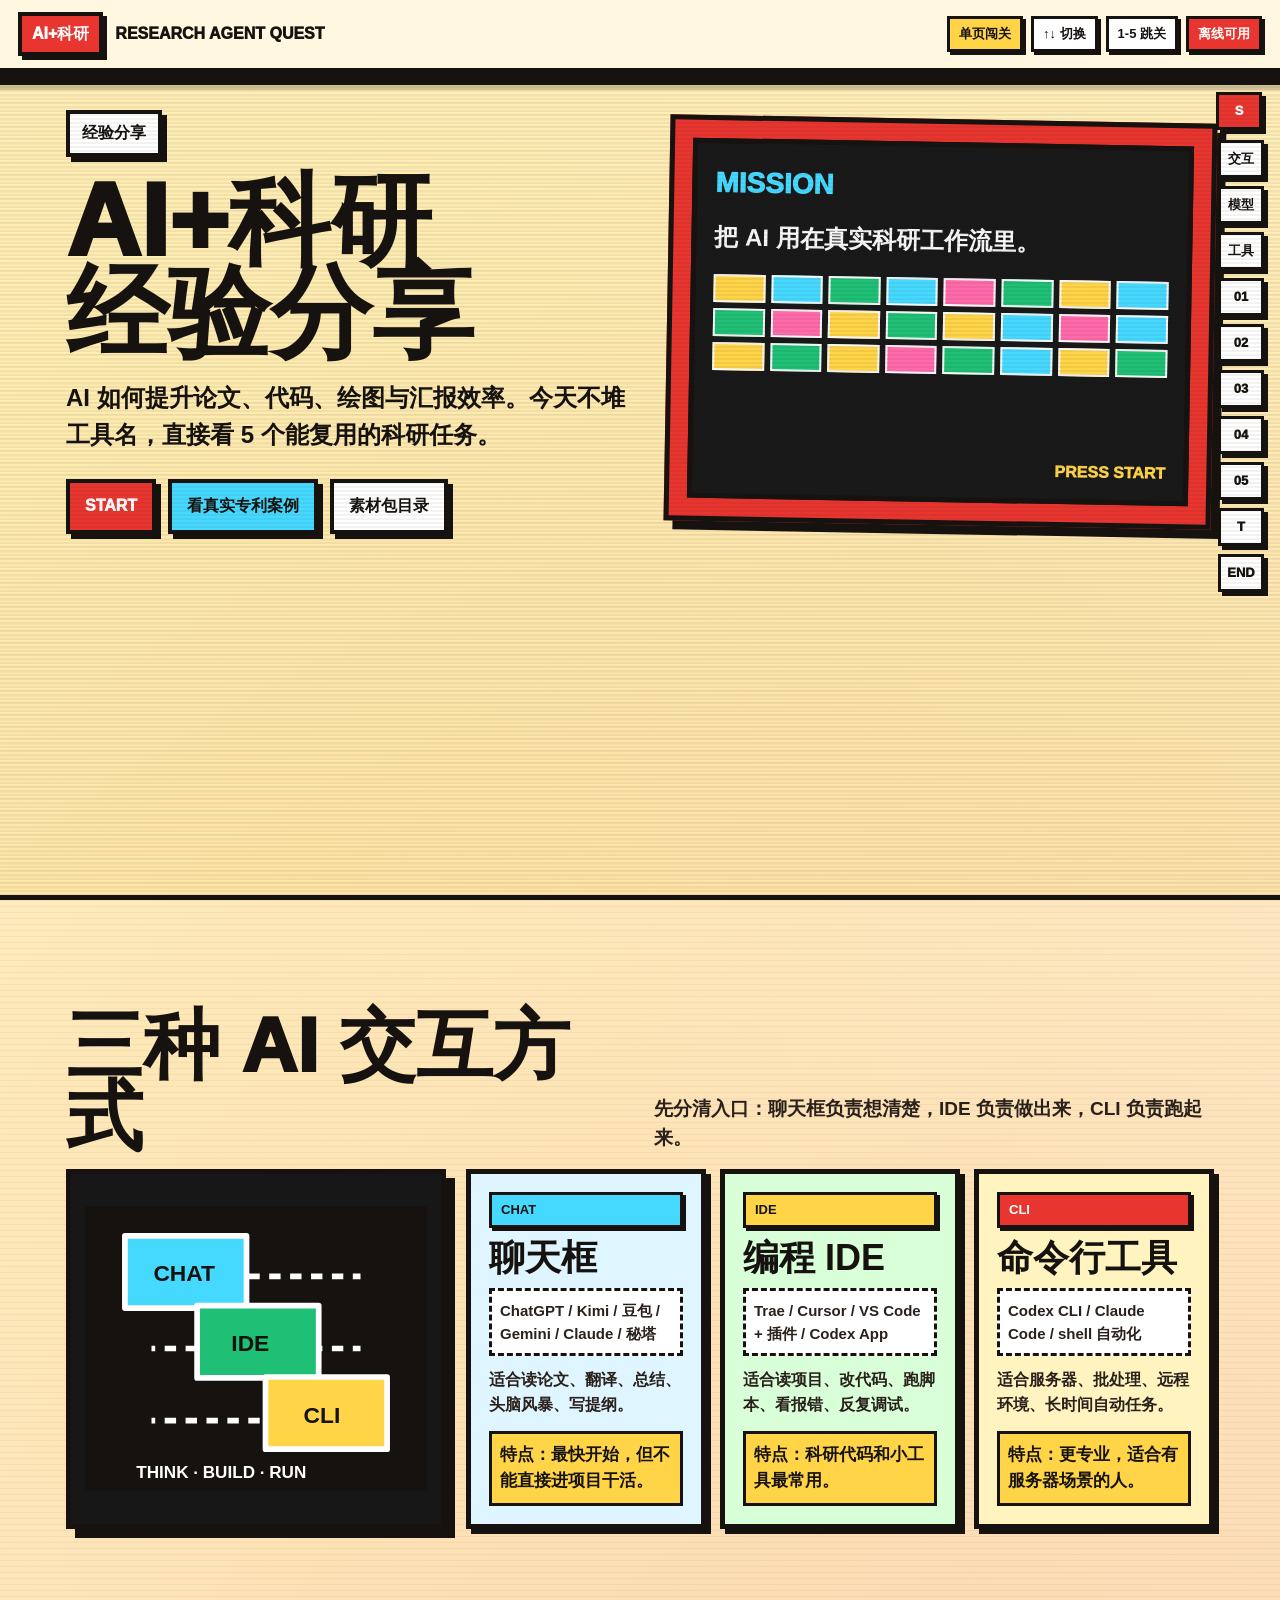
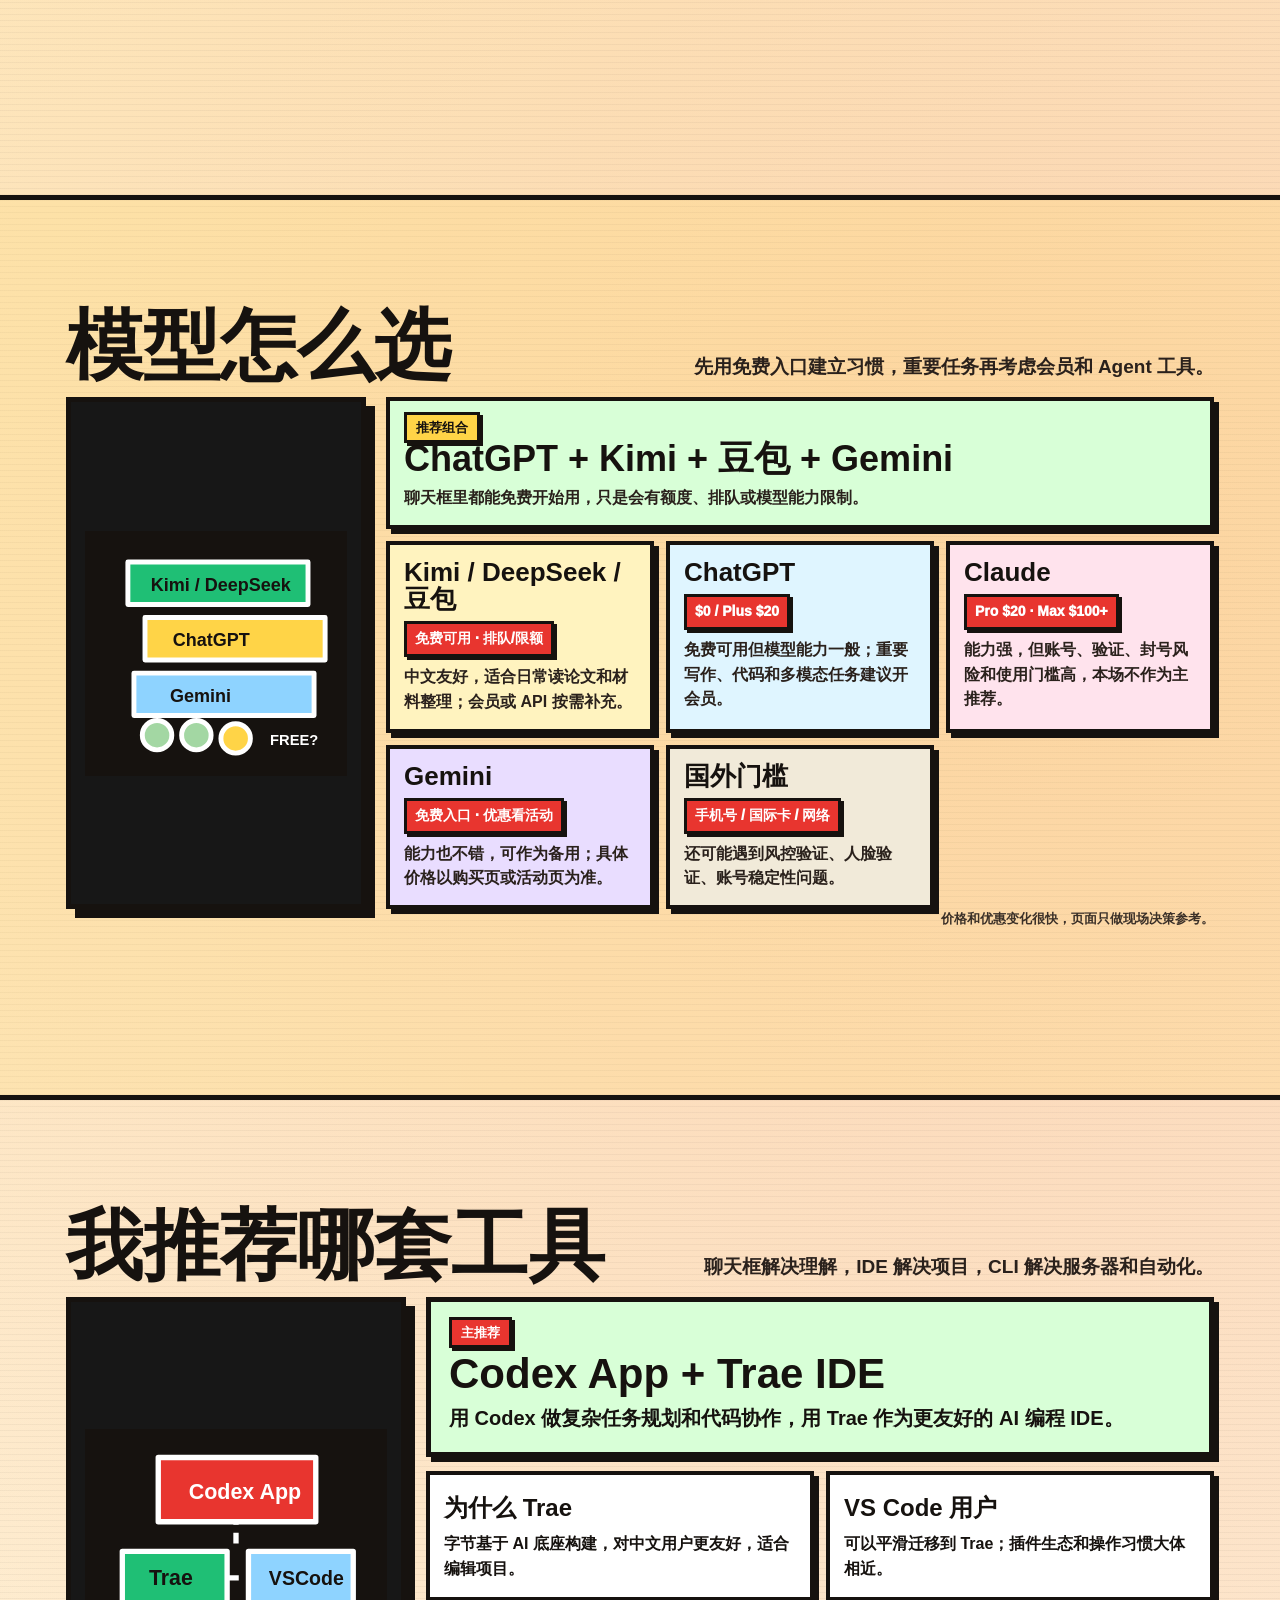
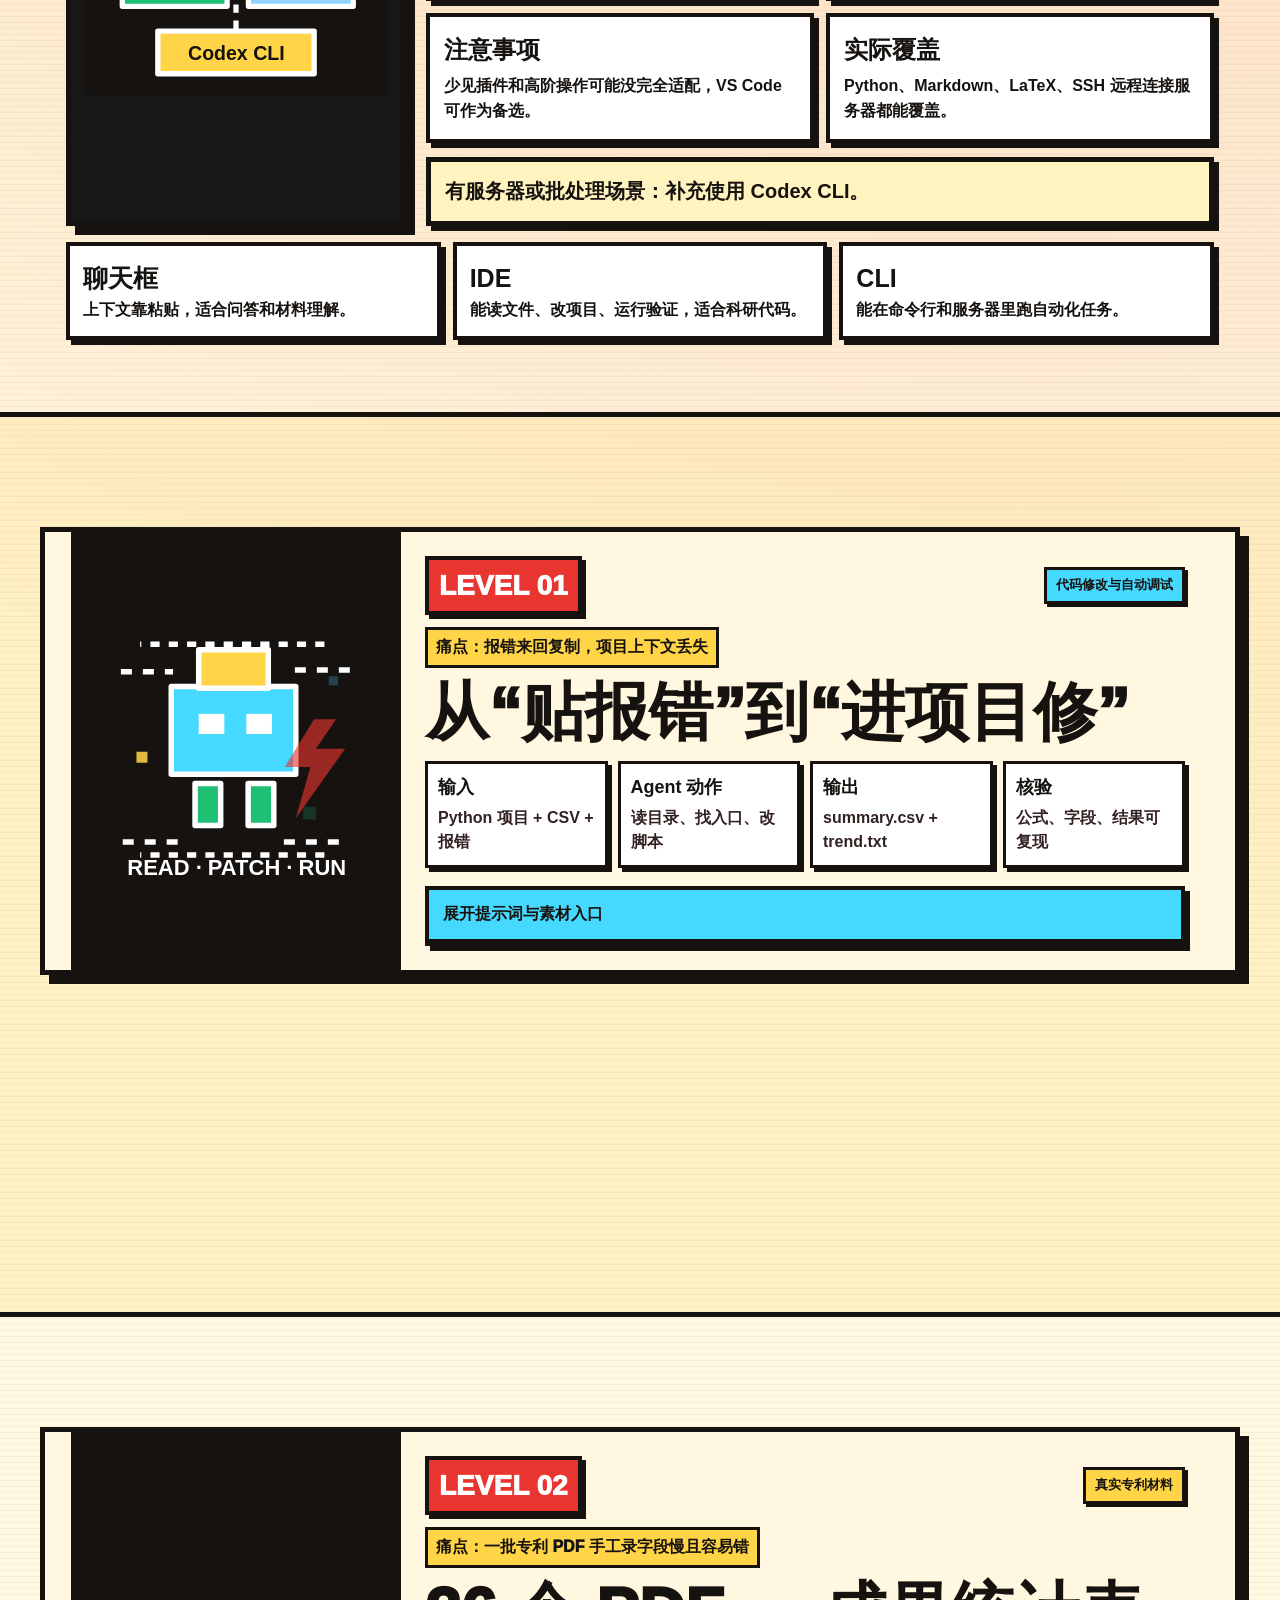
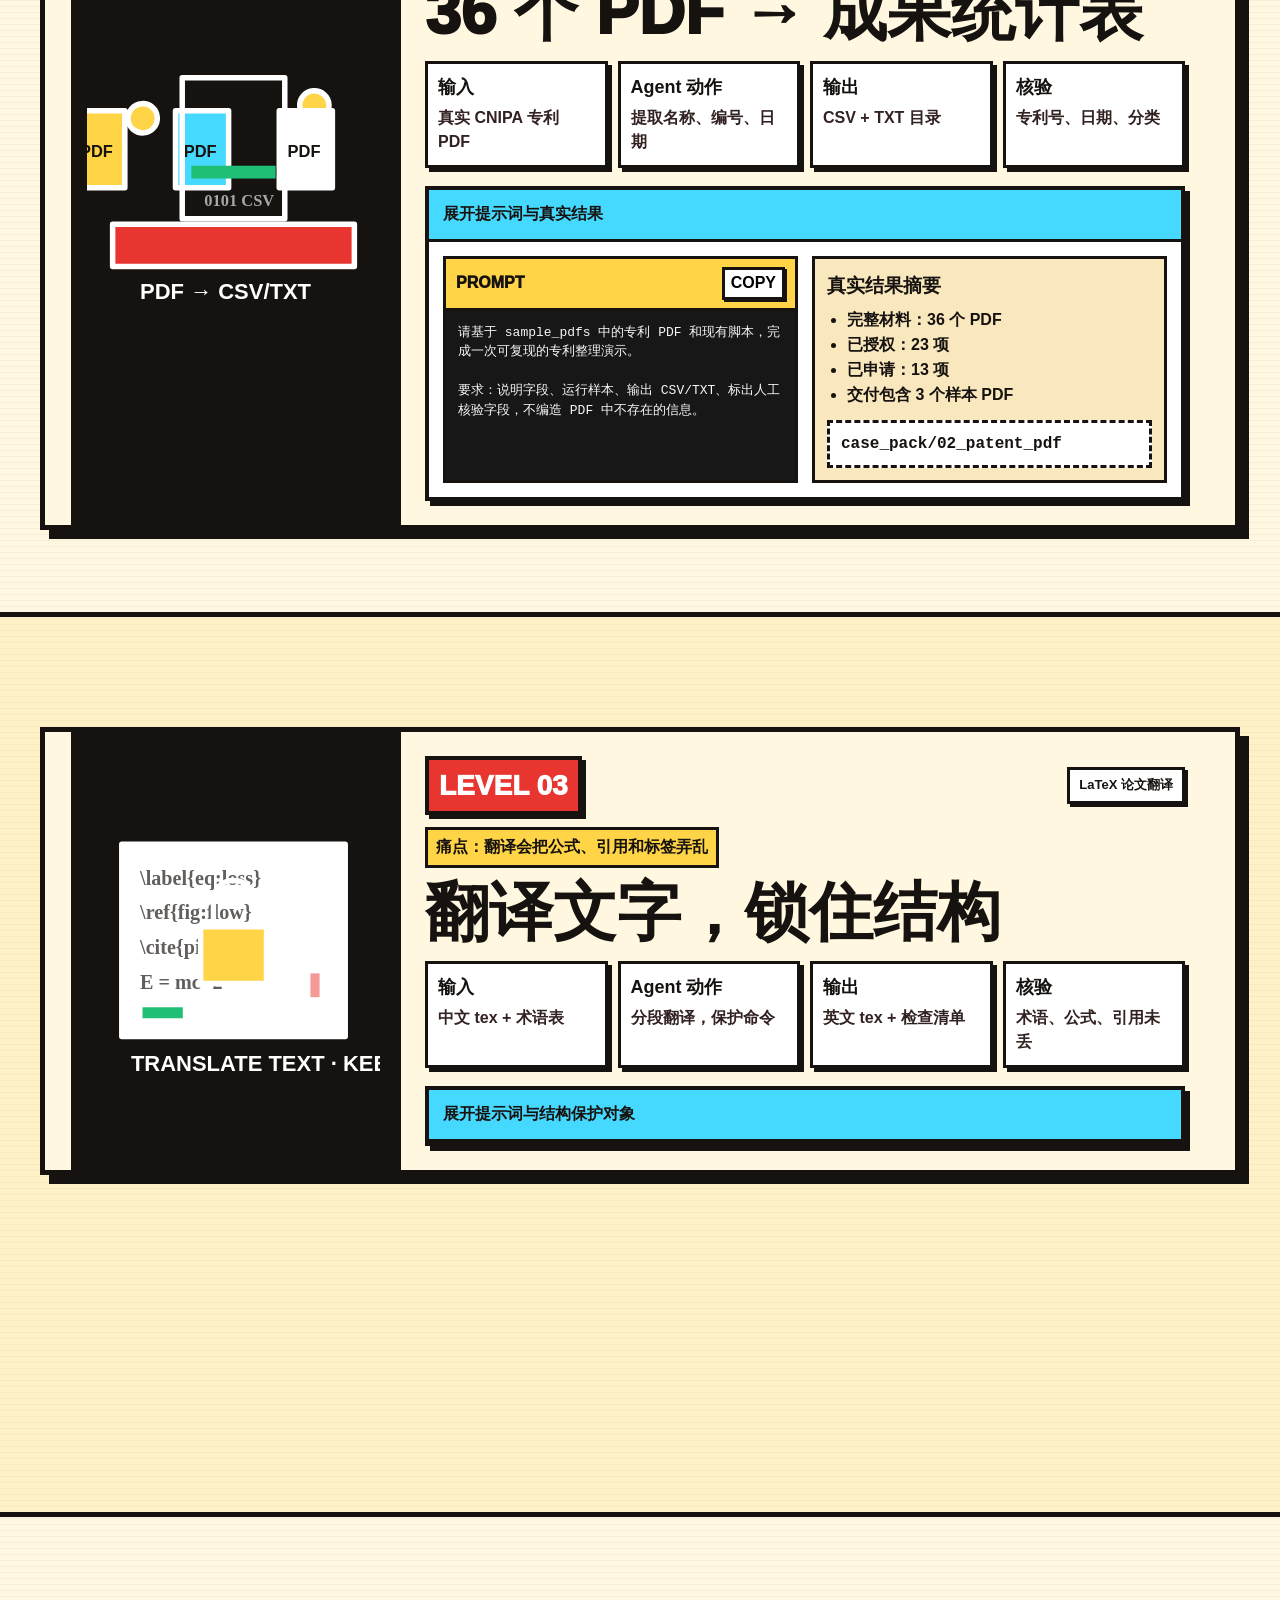
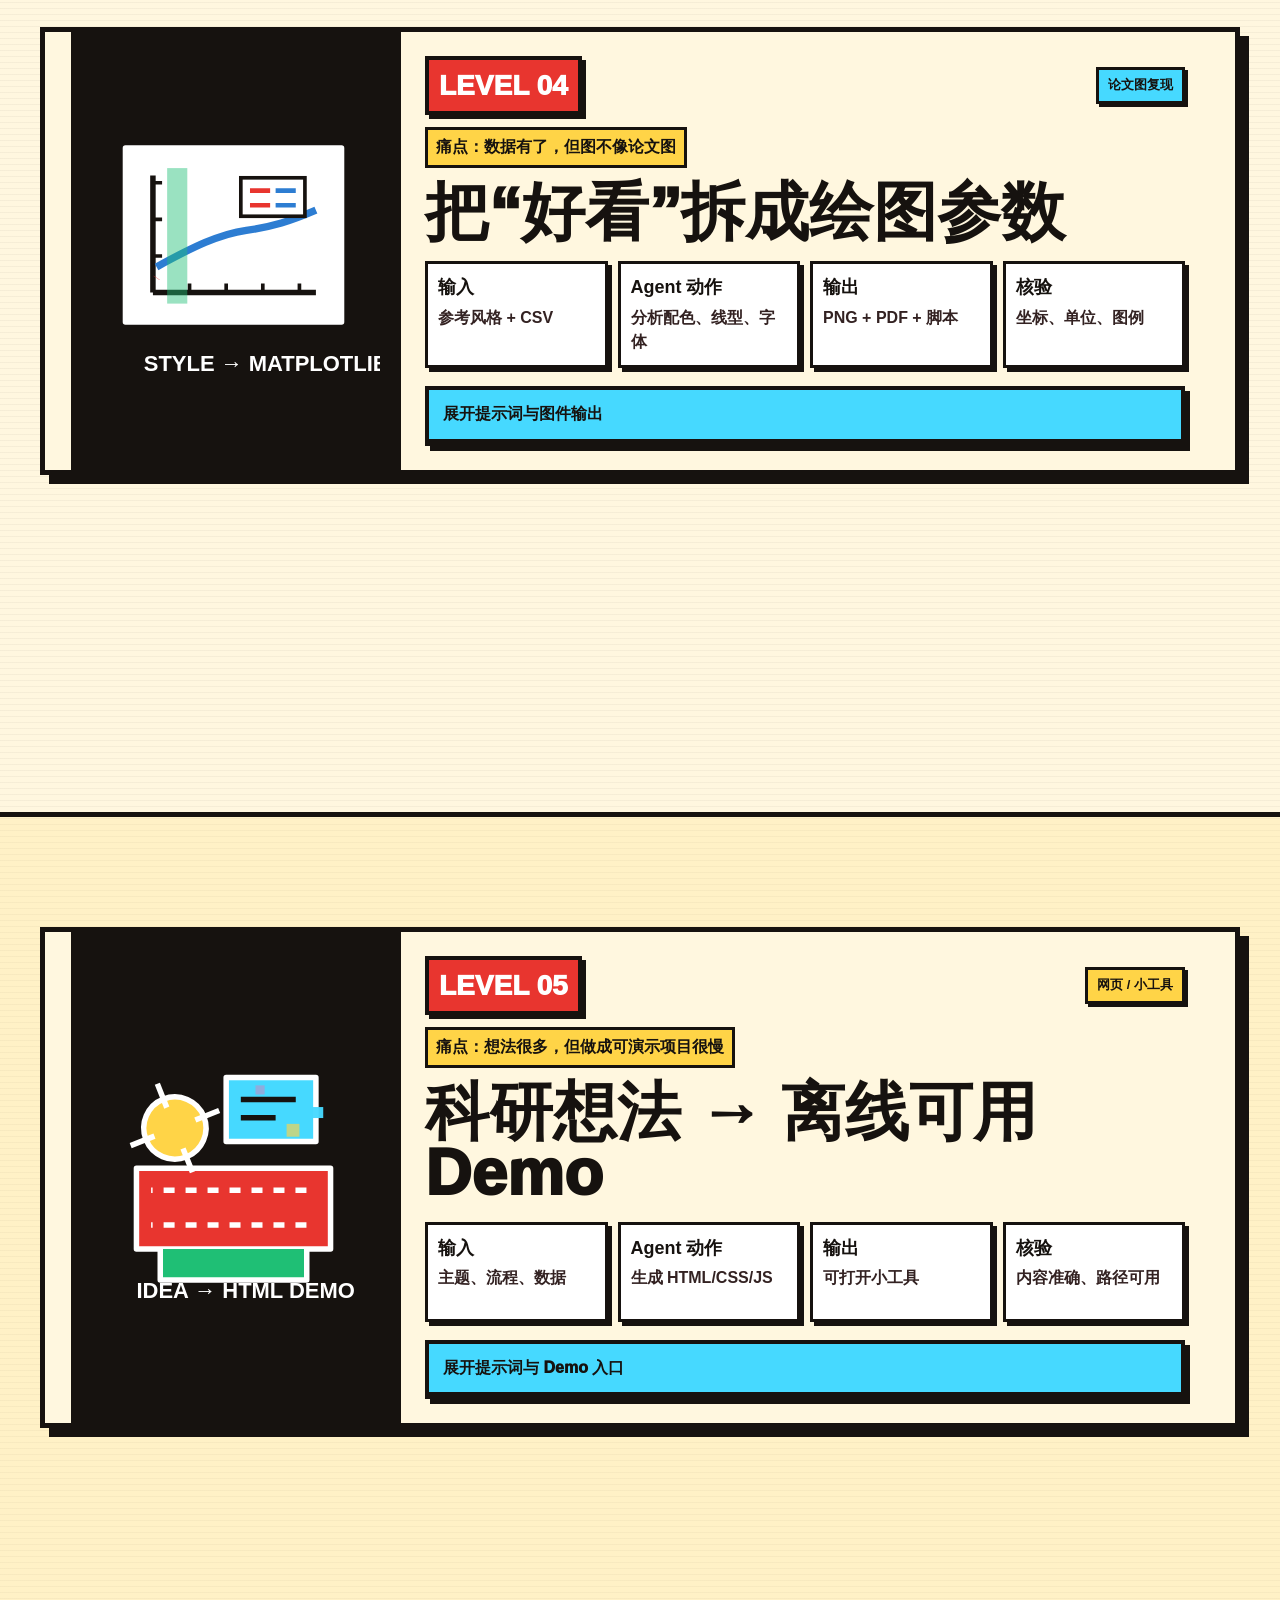
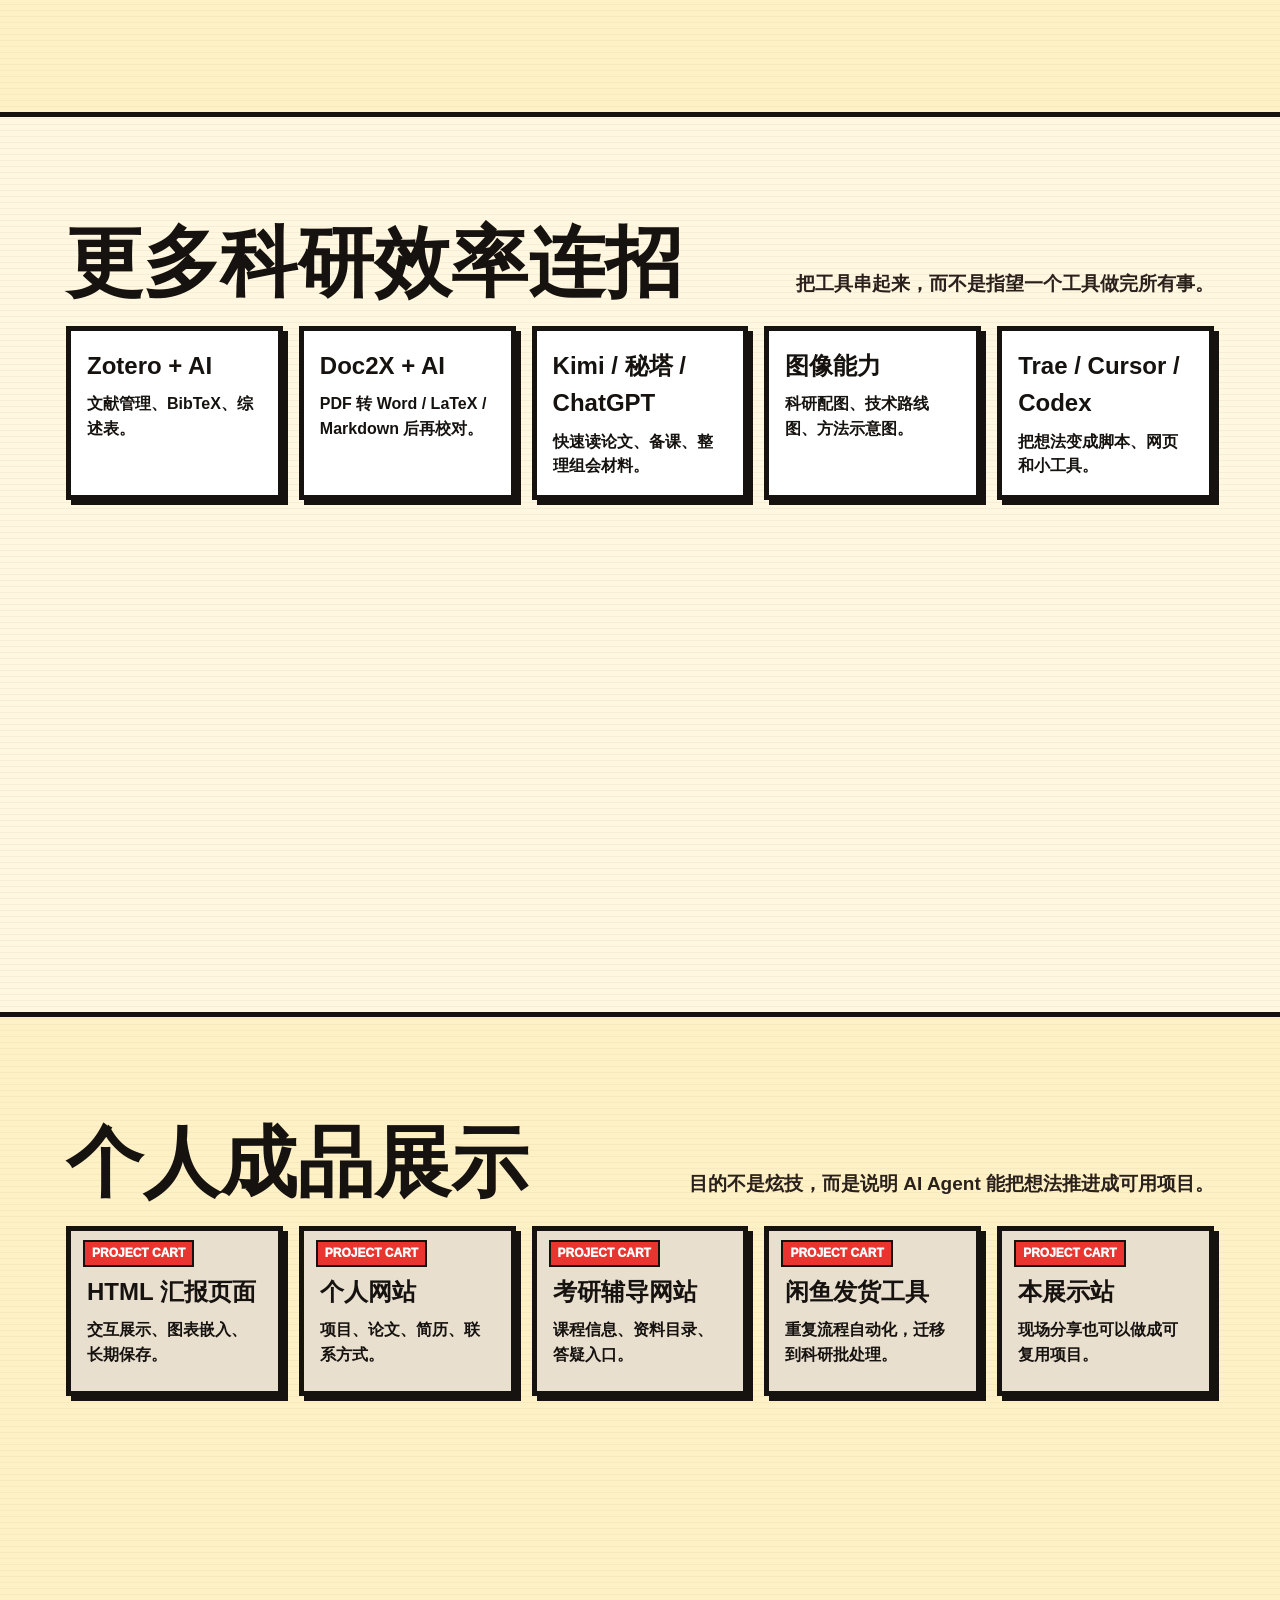
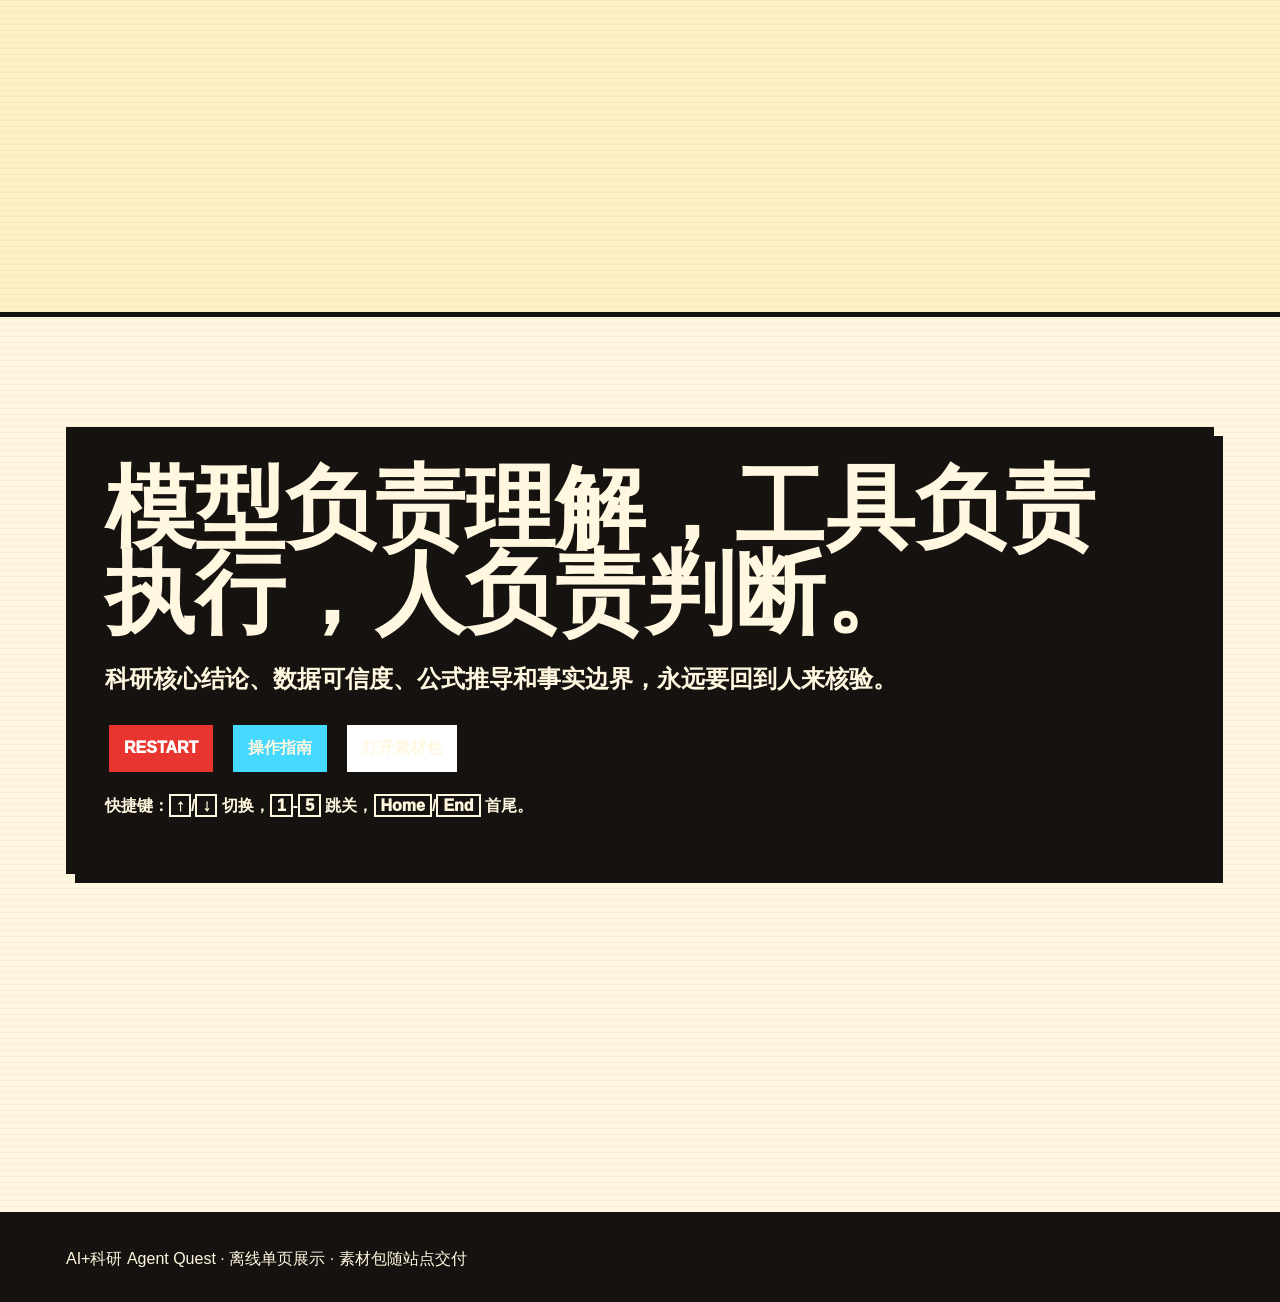
==== index.html @ d427e30c "Initial public showcase" ====
<!doctype html>
<html lang="zh-CN">
<head>
  <meta charset="utf-8">
  <meta name="viewport" content="width=device-width, initial-scale=1">
  <title>AI+科研经验分享</title>
  <link rel="stylesheet" href="assets/css/arcade.css">
</head>
<body>
<header class="hud">
  <div class="hud-row">
    <a class="brand" href="#start"><span class="logo">AI+科研</span><span>RESEARCH AGENT QUEST</span></a>
    <div class="status">
      <span class="chip hot">单页闯关</span>
      <span class="chip">↑↓ 切换</span>
      <span class="chip">1-5 跳关</span>
      <span class="chip red">离线可用</span>
    </div>
  </div>
  <div class="progress-shell"><div class="progress-bar" data-progress></div></div>
</header>

<nav class="map" aria-label="关卡地图">
  <a href="#start">S</a>
  <a href="#interaction">交互</a>
  <a href="#models">模型</a>
  <a href="#workflow-tools">工具</a>
  <a href="#level1">01</a>
  <a href="#level2">02</a>
  <a href="#level3">03</a>
  <a href="#level4">04</a>
  <a href="#level5">05</a>
  <a href="#tools">T</a>
  <a href="#final">END</a>
</nav>

<main>
  <section class="screen hero" id="start" data-section>
    <div class="wrap hero-grid">
      <div>
        <span class="eyebrow">经验分享</span>
        <h1>AI+科研<br>经验分享</h1>
        <p class="subtitle">AI 如何提升论文、代码、绘图与汇报效率。今天不堆工具名，直接看 5 个能复用的科研任务。</p>
        <div class="hero-actions">
          <a class="btn red" href="#interaction">START</a>
          <a class="btn blue" href="#level2">看真实专利案例</a>
          <a class="btn white" href="case_pack/">素材包目录</a>
        </div>
      </div>
      <div class="cabinet" aria-label="街机控制台">
        <div class="cabinet-screen">
          <div class="pixel-title">MISSION</div>
          <p style="font-size:24px;font-weight:900;margin:0">把 AI 用在真实科研工作流里。</p>
          <div class="pixel-grid" aria-hidden="true">
            <span class="px"></span><span class="px"></span><span class="px"></span><span class="px"></span><span class="px"></span><span class="px"></span><span class="px"></span><span class="px"></span>
            <span class="px"></span><span class="px"></span><span class="px"></span><span class="px"></span><span class="px"></span><span class="px"></span><span class="px"></span><span class="px"></span>
            <span class="px"></span><span class="px"></span><span class="px"></span><span class="px"></span><span class="px"></span><span class="px"></span><span class="px"></span><span class="px"></span>
          </div>
        </div>
      </div>
    </div>
  </section>

  <section class="screen" id="interaction" data-section>
    <div class="wrap">
      <div class="section-head compact-head">
        <h2 class="title">三种 AI 交互方式</h2>
        <p class="desc">先分清入口：聊天框负责想清楚，IDE 负责做出来，CLI 负责跑起来。</p>
      </div>
      <div class="interaction-stage">
        <div class="interaction-art"><img src="assets/svg/interaction-map.svg" alt="聊天框 IDE CLI 三种交互路线"></div>
        <div class="interaction-grid">
          <div class="interaction-card chat">
            <span class="chip blue">CHAT</span>
            <h3>聊天框</h3>
            <p class="tools">ChatGPT / Kimi / 豆包 / Gemini / Claude / 秘塔</p>
            <p>适合读论文、翻译、总结、头脑风暴、写提纲。</p>
            <b>特点：最快开始，但不能直接进项目干活。</b>
          </div>
          <div class="interaction-card ide">
            <span class="chip hot">IDE</span>
            <h3>编程 IDE</h3>
            <p class="tools">Trae / Cursor / VS Code + 插件 / Codex App</p>
            <p>适合读项目、改代码、跑脚本、看报错、反复调试。</p>
            <b>特点：科研代码和小工具最常用。</b>
          </div>
          <div class="interaction-card cli">
            <span class="chip red">CLI</span>
            <h3>命令行工具</h3>
            <p class="tools">Codex CLI / Claude Code / shell 自动化</p>
            <p>适合服务器、批处理、远程环境、长时间自动任务。</p>
            <b>特点：更专业，适合有服务器场景的人。</b>
          </div>
        </div>
      </div>
    </div>
  </section>

  <section class="screen" id="models" data-section>
    <div class="wrap">
      <div class="section-head compact-head">
        <h2 class="title">模型怎么选</h2>
        <p class="desc">先用免费入口建立习惯，重要任务再考虑会员和 Agent 工具。</p>
      </div>
      <div class="model-stage">
        <div class="model-art"><img src="assets/svg/model-stack.svg" alt="模型选择卡带动画"></div>
        <div class="model-grid">
          <div class="model-card recommended">
            <span class="chip hot">推荐组合</span>
            <h3>ChatGPT + Kimi + 豆包 + Gemini</h3>
            <p>聊天框里都能免费开始用，只是会有额度、排队或模型能力限制。</p>
          </div>
          <div class="model-card domestic"><h3>Kimi / DeepSeek / 豆包</h3><div class="model-price">免费可用 · 排队/限额</div><p>中文友好，适合日常读论文和材料整理；会员或 API 按需补充。</p></div>
          <div class="model-card chatgpt"><h3>ChatGPT</h3><div class="model-price">$0 / Plus $20</div><p>免费可用但模型能力一般；重要写作、代码和多模态任务建议开会员。</p></div>
          <div class="model-card claude"><h3>Claude</h3><div class="model-price">Pro $20 · Max $100+</div><p>能力强，但账号、验证、封号风险和使用门槛高，本场不作为主推荐。</p></div>
          <div class="model-card gemini"><h3>Gemini</h3><div class="model-price">免费入口 · 优惠看活动</div><p>能力也不错，可作为备用；具体价格以购买页或活动页为准。</p></div>
          <div class="model-card threshold"><h3>国外门槛</h3><div class="model-price">手机号 / 国际卡 / 网络</div><p>还可能遇到风控验证、人脸验证、账号稳定性问题。</p></div>
        </div>
      </div>
      <p class="source-note">价格和优惠变化很快，页面只做现场决策参考。</p>
    </div>
  </section>

  <section class="screen" id="workflow-tools" data-section>
    <div class="wrap">
      <div class="section-head compact-head">
        <h2 class="title">我推荐哪套工具</h2>
        <p class="desc">聊天框解决理解，IDE 解决项目，CLI 解决服务器和自动化。</p>
      </div>
      <div class="ide-stage">
        <div class="ide-art"><img src="assets/svg/ide-choice.svg" alt="Codex App Trae VS Code Codex CLI 工具推荐图"></div>
        <div class="tool-reco">
          <div class="reco-main"><span class="chip red">主推荐</span><h3>Codex App + Trae IDE</h3><p>用 Codex 做复杂任务规划和代码协作，用 Trae 作为更友好的 AI 编程 IDE。</p></div>
          <div class="reco-grid">
            <div><h4>为什么 Trae</h4><p>字节基于 AI 底座构建，对中文用户更友好，适合编辑项目。</p></div>
            <div><h4>VS Code 用户</h4><p>可以平滑迁移到 Trae；插件生态和操作习惯大体相近。</p></div>
            <div><h4>注意事项</h4><p>少见插件和高阶操作可能没完全适配，VS Code 可作为备选。</p></div>
            <div><h4>实际覆盖</h4><p>Python、Markdown、LaTeX、SSH 远程连接服务器都能覆盖。</p></div>
          </div>
          <div class="server-note">有服务器或批处理场景：补充使用 <b>Codex CLI</b>。</div>
        </div>
      </div>
      <div class="capability-row">
        <div><b>聊天框</b><span>上下文靠粘贴，适合问答和材料理解。</span></div>
        <div><b>IDE</b><span>能读文件、改项目、运行验证，适合科研代码。</span></div>
        <div><b>CLI</b><span>能在命令行和服务器里跑自动化任务。</span></div>
      </div>
    </div>
  </section>
        </div>
      </div>
    </div>
  </section>

  <section class="screen" id="level1" data-section>
    <div class="wrap level-card">
      <div class="level-art"><img src="assets/svg/agent-battle.svg" alt="代码调试机器人动画"></div>
      <div class="level-content">
        <div class="level-top"><span class="level-no">LEVEL 01</span><span class="chip blue">代码修改与自动调试</span></div>
        <span class="pain">痛点：报错来回复制，项目上下文丢失</span>
        <h2 class="level-title">从“贴报错”到“进项目修”</h2>
        <div class="flow">
          <div class="step"><b>输入</b><span>Python 项目 + CSV + 报错</span></div>
          <div class="step"><b>Agent 动作</b><span>读目录、找入口、改脚本</span></div>
          <div class="step"><b>输出</b><span>summary.csv + trend.txt</span></div>
          <div class="step"><b>核验</b><span>公式、字段、结果可复现</span></div>
        </div>
        <details class="details">
          <summary>展开提示词与素材入口</summary>
          <div class="detail-grid">
            <div class="prompt"><div class="prompt-head"><span>PROMPT</span><button class="copy" data-copy="p1">COPY</button></div><pre id="p1">请先阅读当前 Python 项目，不要立刻修改。

目标：修复实验数据汇总脚本，让它能读取 data/experiment_log.csv，输出 results/summary.csv 和 results/trend.txt。

请先告诉我项目结构、入口文件、当前 bug、最小修改方案和运行验证命令。确认后再改文件。</pre></div>
            <div class="verify"><h4>人工核验点</h4><ul><li>loss/time_s 是否按数值处理</li><li>results 目录是否自动创建</li><li>输出是否和 expected 对得上</li></ul><div class="path">case_pack/01_code_debug</div></div>
          </div>
        </details>
      </div>
    </div>
  </section>

  <section class="screen" id="level2" data-section>
    <div class="wrap level-card">
      <div class="level-art"><img src="assets/svg/pdf-belt.svg" alt="PDF 传送带动画"></div>
      <div class="level-content">
        <div class="level-top"><span class="level-no">LEVEL 02</span><span class="chip hot">真实专利材料</span></div>
        <span class="pain">痛点：一批专利 PDF 手工录字段慢且容易错</span>
        <h2 class="level-title">36 个 PDF → 成果统计表</h2>
        <div class="flow">
          <div class="step"><b>输入</b><span>真实 CNIPA 专利 PDF</span></div>
          <div class="step"><b>Agent 动作</b><span>提取名称、编号、日期</span></div>
          <div class="step"><b>输出</b><span>CSV + TXT 目录</span></div>
          <div class="step"><b>核验</b><span>专利号、日期、分类</span></div>
        </div>
        <details class="details" open>
          <summary>展开提示词与真实结果</summary>
          <div class="detail-grid">
            <div class="prompt"><div class="prompt-head"><span>PROMPT</span><button class="copy" data-copy="p2">COPY</button></div><pre id="p2">请基于 sample_pdfs 中的专利 PDF 和现有脚本，完成一次可复现的专利整理演示。

要求：说明字段、运行样本、输出 CSV/TXT、标出人工核验字段，不编造 PDF 中不存在的信息。</pre></div>
            <div class="verify"><h4>真实结果摘要</h4><ul><li>完整材料：36 个 PDF</li><li>已授权：23 项</li><li>已申请：13 项</li><li>交付包含 3 个样本 PDF</li></ul><div class="path">case_pack/02_patent_pdf</div></div>
          </div>
        </details>
      </div>
    </div>
  </section>

  <section class="screen" id="level3" data-section>
    <div class="wrap level-card">
      <div class="level-art"><img src="assets/svg/latex-lock.svg" alt="LaTeX 结构锁动画"></div>
      <div class="level-content">
        <div class="level-top"><span class="level-no">LEVEL 03</span><span class="chip">LaTeX 论文翻译</span></div>
        <span class="pain">痛点：翻译会把公式、引用和标签弄乱</span>
        <h2 class="level-title">翻译文字，锁住结构</h2>
        <div class="flow">
          <div class="step"><b>输入</b><span>中文 tex + 术语表</span></div>
          <div class="step"><b>Agent 动作</b><span>分段翻译，保护命令</span></div>
          <div class="step"><b>输出</b><span>英文 tex + 检查清单</span></div>
          <div class="step"><b>核验</b><span>术语、公式、引用未丢</span></div>
        </div>
        <details class="details">
          <summary>展开提示词与结构保护对象</summary>
          <div class="detail-grid">
            <div class="prompt"><div class="prompt-head"><span>PROMPT</span><button class="copy" data-copy="p3">COPY</button></div><pre id="p3">请把 draft_cn.tex 翻译为英文学术论文表达。

硬性约束：不修改任何 LaTeX 命令、label、ref、cite、公式和图表环境；只翻译自然语言；统一 glossary.md 中的术语。</pre></div>
            <div class="verify"><h4>结构保护</h4><ul><li>equation / label / ref</li><li>cite / figure / table</li><li>bibliography 和术语表</li></ul><div class="path">case_pack/03_latex_translation</div></div>
          </div>
        </details>
      </div>
    </div>
  </section>

  <section class="screen" id="level4" data-section>
    <div class="wrap level-card">
      <div class="level-art"><img src="assets/svg/plot-scan.svg" alt="论文图曲线扫描动画"></div>
      <div class="level-content">
        <div class="level-top"><span class="level-no">LEVEL 04</span><span class="chip blue">论文图复现</span></div>
        <span class="pain">痛点：数据有了，但图不像论文图</span>
        <h2 class="level-title">把“好看”拆成绘图参数</h2>
        <div class="flow">
          <div class="step"><b>输入</b><span>参考风格 + CSV</span></div>
          <div class="step"><b>Agent 动作</b><span>分析配色、线型、字体</span></div>
          <div class="step"><b>输出</b><span>PNG + PDF + 脚本</span></div>
          <div class="step"><b>核验</b><span>坐标、单位、图例</span></div>
        </div>
        <details class="details">
          <summary>展开提示词与图件输出</summary>
          <div class="detail-grid">
            <div class="prompt"><div class="prompt-head"><span>PROMPT</span><button class="copy" data-copy="p4">COPY</button></div><pre id="p4">请根据 data/solver_convergence.csv 生成论文风格 Matplotlib 图。

要求：高对比配色、粗线条、清晰 marker、右上角图例；输出 PNG 和 PDF；代码参数集中，方便替换数据。</pre></div>
            <div class="verify"><h4>输出文件</h4><ul><li>outputs/paper_style_plot.png</li><li>outputs/paper_style_plot.pdf</li><li>plot_paper_style.py</li></ul><div class="path">case_pack/04_plot_style</div></div>
          </div>
        </details>
      </div>
    </div>
  </section>

  <section class="screen" id="level5" data-section>
    <div class="wrap level-card">
      <div class="level-art"><img src="assets/svg/web-factory.svg" alt="网页小工具工厂动画"></div>
      <div class="level-content">
        <div class="level-top"><span class="level-no">LEVEL 05</span><span class="chip hot">网页 / 小工具</span></div>
        <span class="pain">痛点：想法很多，但做成可演示项目很慢</span>
        <h2 class="level-title">科研想法 → 离线可用 Demo</h2>
        <div class="flow">
          <div class="step"><b>输入</b><span>主题、流程、数据</span></div>
          <div class="step"><b>Agent 动作</b><span>生成 HTML/CSS/JS</span></div>
          <div class="step"><b>输出</b><span>可打开小工具</span></div>
          <div class="step"><b>核验</b><span>内容准确、路径可用</span></div>
        </div>
        <details class="details">
          <summary>展开提示词与 Demo 入口</summary>
          <div class="detail-grid">
            <div class="prompt"><div class="prompt-head"><span>PROMPT</span><button class="copy" data-copy="p5">COPY</button></div><pre id="p5">请把这个科研想法做成一个离线 HTML demo。

要求：纯 HTML/CSS/JS，无后端、无 CDN；首页直接展示可交互工具；页面适合现场展示；所有文件使用相对路径。</pre></div>
            <div class="verify"><h4>可迁移场景</h4><ul><li>组会汇报页</li><li>数据展示页</li><li>参数探索小工具</li></ul><div class="path">case_pack/05_report_tool/index.html</div></div>
          </div>
        </details>
      </div>
    </div>
  </section>

  <section class="screen" id="tools" data-section>
    <div class="wrap">
      <div class="section-head"><h2 class="title">更多科研效率连招</h2><p class="desc">把工具串起来，而不是指望一个工具做完所有事。</p></div>
      <div class="tool-grid">
        <div class="tool"><h3>Zotero + AI</h3><p>文献管理、BibTeX、综述表。</p></div>
        <div class="tool"><h3>Doc2X + AI</h3><p>PDF 转 Word / LaTeX / Markdown 后再校对。</p></div>
        <div class="tool"><h3>Kimi / 秘塔 / ChatGPT</h3><p>快速读论文、备课、整理组会材料。</p></div>
        <div class="tool"><h3>图像能力</h3><p>科研配图、技术路线图、方法示意图。</p></div>
        <div class="tool"><h3>Trae / Cursor / Codex</h3><p>把想法变成脚本、网页和小工具。</p></div>
      </div>
    </div>
  </section>

  <section class="screen" id="portfolio" data-section>
    <div class="wrap">
      <div class="section-head"><h2 class="title">个人成品展示</h2><p class="desc">目的不是炫技，而是说明 AI Agent 能把想法推进成可用项目。</p></div>
      <div class="portfolio-grid">
        <div class="cart"><h3>HTML 汇报页面</h3><p>交互展示、图表嵌入、长期保存。</p></div>
        <div class="cart"><h3>个人网站</h3><p>项目、论文、简历、联系方式。</p></div>
        <div class="cart"><h3>考研辅导网站</h3><p>课程信息、资料目录、答疑入口。</p></div>
        <div class="cart"><h3>闲鱼发货工具</h3><p>重复流程自动化，迁移到科研批处理。</p></div>
        <div class="cart"><h3>本展示站</h3><p>现场分享也可以做成可复用项目。</p></div>
      </div>
    </div>
  </section>

  <section class="screen" id="final" data-section>
    <div class="wrap">
      <div class="final-card">
        <h2>模型负责理解，工具负责执行，人负责判断。</h2>
        <p>科研核心结论、数据可信度、公式推导和事实边界，永远要回到人来核验。</p>
        <div class="actions"><a class="btn red" href="#start">RESTART</a><a class="btn blue" href="docs/operation_guide.md">操作指南</a><a class="btn white" href="case_pack/">打开素材包</a></div>
        <p style="font-size:16px;margin-top:18px">快捷键：<span class="kbd">↑</span>/<span class="kbd">↓</span> 切换，<span class="kbd">1</span>-<span class="kbd">5</span> 跳关，<span class="kbd">Home</span>/<span class="kbd">End</span> 首尾。</p>
      </div>
    </div>
  </section>
</main>

<footer class="footer"><div class="wrap">AI+科研 Agent Quest · 离线单页展示 · 素材包随站点交付</div></footer>
<script src="assets/js/showcase.js"></script>
</body>
</html>
---- assets/css/arcade.css ----
:root{
  --cream:#fff7df;
  --paper:#f9e7bd;
  --ink:#16120f;
  --red:#e8352f;
  --dark-red:#9e1f1b;
  --blue:#2d7dd2;
  --cyan:#46d9ff;
  --green:#1fbf75;
  --yellow:#ffd447;
  --purple:#7b4dff;
  --pink:#ff6aaa;
  --gray:#e8dfcf;
  --line:5px solid var(--ink);
  --shadow:9px 9px 0 var(--ink);
  --shadow2:5px 5px 0 var(--ink);
  --max:1200px;
}
*{box-sizing:border-box}
html{scroll-behavior:smooth}
body{
  margin:0;
  color:var(--ink);
  background:
    linear-gradient(rgba(22,18,15,.04) 1px,transparent 1px) 0 0/100% 6px,
    radial-gradient(circle at 20% 10%,rgba(255,212,71,.22),transparent 28%),
    radial-gradient(circle at 86% 20%,rgba(232,53,47,.18),transparent 24%),
    var(--cream);
  font-family:"Arial","Microsoft YaHei","PingFang SC",system-ui,sans-serif;
  line-height:1.55;
  overflow-x:hidden;
}
body:before{
  content:"";position:fixed;inset:0;pointer-events:none;z-index:80;
  background:linear-gradient(rgba(255,255,255,.05) 50%,rgba(0,0,0,.05) 50%) 0 0/100% 4px;
  mix-blend-mode:multiply;
}
a{color:inherit;text-decoration:none}
button{font:inherit}
.wrap{max-width:var(--max);margin:0 auto;padding:0 26px}
.hud{
  position:fixed;top:0;left:0;right:0;z-index:90;
  background:var(--cream);border-bottom:var(--line);
  box-shadow:0 5px 0 rgba(0,0,0,.18);
}
.hud-row{min-height:68px;display:flex;align-items:center;gap:16px;justify-content:space-between;padding:9px 18px}
.brand{display:flex;align-items:center;gap:12px;font-weight:1000;white-space:nowrap}
.logo{border:4px solid var(--ink);background:var(--red);color:white;padding:6px 10px;box-shadow:4px 4px 0 var(--ink)}
.status{display:flex;gap:8px;align-items:center;flex-wrap:wrap;justify-content:flex-end}
.chip{border:3px solid var(--ink);background:white;box-shadow:3px 3px 0 var(--ink);padding:5px 9px;font-weight:900;font-size:13px}
.chip.hot{background:var(--yellow)}.chip.red{background:var(--red);color:white}.chip.blue{background:var(--cyan)}
.progress-shell{height:12px;background:var(--ink)}
.progress-bar{height:100%;width:0;background:linear-gradient(90deg,var(--red),var(--yellow),var(--green),var(--cyan));transition:width .18s linear}
.map{
  position:fixed;right:16px;top:94px;z-index:70;display:grid;gap:8px;
}
.map a{
  width:46px;height:38px;display:grid;place-items:center;
  border:3px solid var(--ink);background:white;box-shadow:4px 4px 0 var(--ink);
  font-weight:1000;font-size:13px;
}
.map a.active{background:var(--red);color:white;transform:translate(-2px,-2px)}
.screen{min-height:100vh;padding:110px 0 72px;border-bottom:var(--line);position:relative;overflow:hidden}
.screen:nth-child(odd){background:rgba(255,212,71,.16)}
.hero{background:
  linear-gradient(135deg,rgba(232,53,47,.16) 0 25%,transparent 25% 50%,rgba(45,125,210,.13) 50% 75%,transparent 75%) 0 0/88px 88px,
  var(--paper);
}
.hero-grid{display:grid;grid-template-columns:1.02fr .98fr;gap:32px;align-items:center}
.hero-grid>*{min-width:0}
.eyebrow{display:inline-block;border:4px solid var(--ink);background:white;box-shadow:var(--shadow2);padding:7px 12px;font-weight:1000;margin-bottom:18px}
h1{font-size:clamp(58px,8vw,112px);line-height:.9;margin:0 0 20px;font-weight:1000;letter-spacing:0}
.subtitle{font-size:24px;font-weight:900;max-width:760px;margin:0 0 26px}
.hero-actions,.actions{display:flex;gap:12px;flex-wrap:wrap}
.btn{
  border:4px solid var(--ink);background:var(--yellow);box-shadow:var(--shadow2);
  padding:11px 15px;font-weight:1000;cursor:pointer;display:inline-flex;align-items:center;gap:8px;
}
.btn:hover{transform:translate(-2px,-2px);box-shadow:8px 8px 0 var(--ink)}
.btn.red{background:var(--red);color:white}.btn.blue{background:var(--cyan)}.btn.white{background:white}
.cabinet{
  border:var(--line);background:var(--red);box-shadow:var(--shadow);padding:18px;transform:rotate(1deg);
  max-width:100%;
}
.cabinet-screen{border:var(--line);background:#191919;color:#f8f8f8;padding:18px;min-height:360px;position:relative;overflow:hidden}
.cabinet-screen:after{content:"PRESS START";position:absolute;right:18px;bottom:14px;color:var(--yellow);font-weight:1000;animation:blink 1s steps(2,end) infinite}
@keyframes blink{50%{opacity:.2}}
.pixel-title{font-size:28px;font-weight:1000;color:var(--cyan);margin-bottom:14px}
.pixel-grid{display:grid;grid-template-columns:repeat(8,1fr);gap:6px;margin-top:18px}
.px{height:28px;border:2px solid #f8f8f8;background:var(--yellow);animation:bop 1.8s ease-in-out infinite}
.px:nth-child(2n){background:var(--cyan);animation-delay:.15s}.px:nth-child(3n){background:var(--green);animation-delay:.3s}.px:nth-child(5n){background:var(--pink);animation-delay:.45s}
@keyframes bop{50%{transform:translateY(-7px)}}
.section-head{display:flex;align-items:flex-end;justify-content:space-between;gap:24px;margin-bottom:28px}
.section-head.compact-head{margin-bottom:16px}
#choice .title{font-size:clamp(42px,5vw,62px)}
#choice .desc{max-width:520px}
.title{font-size:clamp(42px,6vw,78px);line-height:.93;margin:0;font-weight:1000}
.desc{font-size:19px;font-weight:850;max-width:560px;margin:0;color:#2a211c}
.versus{display:grid;grid-template-columns:1fr 120px 1fr;gap:18px;align-items:stretch}
.gear-dashboard{display:grid;gap:14px}
.console-strip{border:var(--line);background:#171717;color:white;box-shadow:var(--shadow);padding:14px;display:grid;grid-template-columns:430px 1fr;gap:18px;align-items:center;min-height:210px}
.console-strip img{display:block;width:100%;height:200px;object-fit:contain}
.console-copy h3{font-size:36px;line-height:1;margin:10px 0 8px;color:var(--cyan)}
.console-copy p{font-size:21px;font-weight:900;margin:0;max-width:620px}
.pricing-board{display:grid;grid-template-columns:1.05fr 1fr .95fr;gap:14px}
.price-card{border:var(--line);box-shadow:var(--shadow2);padding:14px;background:white;min-height:250px}
.price-card.domestic{background:#d8ffd7}.price-card.global{background:#e3f6ff}.price-card.access-risk{background:#fff3bf}
.card-head{display:flex;align-items:center;justify-content:space-between;gap:10px;margin-bottom:8px}
.card-head span,.card-head b{border:3px solid var(--ink);background:white;box-shadow:3px 3px 0 var(--ink);padding:3px 8px;font-size:13px;font-weight:1000}
.card-head b{background:var(--red);color:white}
.price-card h3{font-size:25px;line-height:1.08;margin:0 0 10px}
.price-row{display:grid;grid-template-columns:112px 1fr;gap:9px;align-items:center;margin:7px 0}
.price-row strong{display:block;border:4px solid var(--ink);background:var(--red);color:white;box-shadow:4px 4px 0 var(--ink);font-size:28px;line-height:1;padding:8px 6px;text-align:center}
.price-row span{font-weight:900;font-size:15px}
.api-note{border:3px dashed var(--ink);background:white;padding:8px 9px;margin-top:10px;font-weight:900;font-size:14px}
.risk-tags{display:flex;flex-wrap:wrap;gap:8px;margin:10px 0}
.risk-tags span{border:3px solid var(--ink);background:white;box-shadow:3px 3px 0 var(--ink);padding:5px 7px;font-weight:900;font-size:14px}
.access-risk p{font-weight:900;margin:8px 0 0}
.tool-lane{display:grid;grid-template-columns:1fr 52px 1fr 52px 1fr;gap:8px;align-items:stretch}
.lane-item{border:var(--line);box-shadow:var(--shadow2);background:white;padding:12px;min-height:104px;position:relative}
.lane-item b{display:block;font-size:28px;line-height:1;margin-bottom:8px}
.lane-item span{display:block;font-weight:900;color:#241b16}
.lane-item em{position:absolute;right:10px;top:10px;border:3px solid var(--ink);background:var(--yellow);padding:2px 7px;font-style:normal;font-weight:1000}
.lane-item.chat{background:#dff5ff}.lane-item.ide{background:#d8ffd7}.lane-item.cli{background:#fff3bf}
.lane-arrow{display:grid;place-items:center;font-size:34px;font-weight:1000;color:white;background:var(--red);border:var(--line);box-shadow:var(--shadow2)}
.recommend{border:var(--line);background:#d8ffd7;box-shadow:var(--shadow2);padding:16px;margin-top:18px;font-weight:900;font-size:18px}
.gear-dashboard .recommend{margin-top:0;font-size:20px}
.source-note{font-size:13px;font-weight:900;margin:0;color:#3b3028;text-align:right}
.interaction-stage,.model-stage,.ide-stage{display:grid;grid-template-columns:380px 1fr;gap:20px;align-items:stretch}
.interaction-art,.model-art,.ide-art{border:var(--line);background:#171717;box-shadow:var(--shadow);padding:14px;display:grid;place-items:center;min-height:360px}
.interaction-art img,.model-art img,.ide-art img{width:100%;height:320px;object-fit:contain}
.interaction-grid{display:grid;grid-template-columns:repeat(3,1fr);gap:14px}
.interaction-card{border:var(--line);box-shadow:var(--shadow2);padding:18px;min-height:360px;background:white;display:flex;flex-direction:column;gap:12px}
.interaction-card h3{font-size:36px;line-height:1;margin:0}
.interaction-card p{font-weight:900;margin:0;color:#2a211c}
.interaction-card .tools{border:3px dashed var(--ink);background:white;padding:8px;font-size:15px}
.interaction-card b{margin-top:auto;border:3px solid var(--ink);background:var(--yellow);padding:8px;font-size:17px}
.interaction-card.chat{background:#dff5ff}.interaction-card.ide{background:#d8ffd7}.interaction-card.cli{background:#fff3bf}
.model-stage{grid-template-columns:300px 1fr}
.model-grid{display:grid;grid-template-columns:repeat(3,1fr);gap:12px}
.model-card{border:4px solid var(--ink);background:white;box-shadow:var(--shadow2);padding:14px;min-height:160px}
.model-card h3{font-size:26px;line-height:1.05;margin:0 0 8px}
.model-card p{font-weight:900;margin:0;color:#2a211c}
.model-price{display:inline-block;border:3px solid var(--ink);background:var(--red);color:white;box-shadow:3px 3px 0 var(--ink);padding:4px 8px;margin:0 0 8px;font-weight:1000;font-size:14px}
.model-card.recommended{grid-column:span 3;background:#d8ffd7;min-height:auto}
.model-card.recommended h3{font-size:36px}
.model-card.domestic{background:#fff3bf}.model-card.chatgpt{background:#dff5ff}.model-card.claude{background:#ffe3ed}.model-card.gemini{background:#e9ddff}.model-card.threshold{background:#f1ead9}
.ide-stage{grid-template-columns:340px 1fr}
.tool-reco{display:grid;gap:14px}
.reco-main{border:var(--line);background:#d8ffd7;box-shadow:var(--shadow2);padding:18px}
.reco-main h3{font-size:42px;line-height:1;margin:8px 0}.reco-main p{font-weight:900;font-size:20px;margin:0}
.reco-grid{display:grid;grid-template-columns:repeat(2,1fr);gap:12px}
.reco-grid div{border:4px solid var(--ink);background:white;box-shadow:var(--shadow2);padding:14px;min-height:130px}
.reco-grid h4{font-size:24px;margin:0 0 6px}.reco-grid p{font-weight:900;margin:0}
.server-note{border:var(--line);background:#fff3bf;box-shadow:var(--shadow2);padding:14px;font-size:20px;font-weight:900}
.capability-row{display:grid;grid-template-columns:repeat(3,1fr);gap:12px;margin-top:16px}
.capability-row div{border:4px solid var(--ink);background:white;box-shadow:var(--shadow2);padding:13px}
.capability-row b{display:block;font-size:25px}.capability-row span{font-weight:900}
.panel{border:var(--line);background:white;box-shadow:var(--shadow);padding:22px}
.panel.bad{background:#fff}.panel.good{background:#d8ffd7}
.panel h3{font-size:34px;margin:0 0 12px}
.list{display:grid;gap:10px;margin:0;padding:0;list-style:none}
.list li{border:3px solid var(--ink);background:var(--cream);padding:9px 11px;font-weight:850}
.vs{display:grid;place-items:center;border:var(--line);background:var(--red);color:white;box-shadow:var(--shadow2);font-size:34px;font-weight:1000}
.level-card{
  border:var(--line);background:var(--cream);box-shadow:var(--shadow);
  display:grid;grid-template-columns:330px 1fr;gap:0;overflow:hidden;
}
.level-art{border-right:var(--line);background:var(--ink);display:grid;place-items:center;min-height:360px;padding:16px}
.level-art svg,.level-art img{width:100%;height:300px;object-fit:contain}
.level-content{padding:24px}
.level-top{display:flex;align-items:center;justify-content:space-between;gap:14px;margin-bottom:12px}
.level-no{border:4px solid var(--ink);background:var(--red);color:white;padding:4px 10px;font-size:28px;font-weight:1000;box-shadow:4px 4px 0 var(--ink)}
.level-title{font-size:clamp(36px,5vw,64px);line-height:.95;margin:0 0 10px;font-weight:1000}
.pain{display:inline-block;background:var(--yellow);border:3px solid var(--ink);padding:5px 8px;font-weight:1000;margin-bottom:14px}
.flow{display:grid;grid-template-columns:repeat(4,1fr);gap:10px;margin:18px 0}
.step{border:3px solid var(--ink);background:white;box-shadow:4px 4px 0 var(--ink);padding:10px;min-height:100px}
.step b{display:block;font-size:18px;margin-bottom:4px}.step span{font-weight:800;color:#322}
.details{
  border:4px solid var(--ink);background:#fff;box-shadow:var(--shadow2);margin-top:18px;overflow:hidden;
}
.details summary{cursor:pointer;list-style:none;padding:12px 14px;background:var(--cyan);font-weight:1000;border-bottom:3px solid var(--ink)}
.details summary::-webkit-details-marker{display:none}
.detail-grid{display:grid;grid-template-columns:1fr 1fr;gap:14px;padding:14px}
.prompt{background:#171717;color:#f7f7f7;border:3px solid var(--ink)}
.prompt-head{display:flex;align-items:center;justify-content:space-between;background:var(--yellow);color:var(--ink);border-bottom:3px solid var(--ink);font-weight:1000;padding:8px 10px}
.copy{border:3px solid var(--ink);background:white;box-shadow:2px 2px 0 var(--ink);font-weight:900;cursor:pointer}
pre{margin:0;padding:12px;white-space:pre-wrap;word-break:break-word;font-family:Consolas,"Courier New",monospace;font-size:13px;line-height:1.5}
.verify{border:3px solid var(--ink);background:var(--paper);padding:12px}
.verify h4{margin:0 0 8px;font-size:19px}.verify ul{margin:0;padding-left:20px;font-weight:850}
.path{margin-top:12px;border:3px dashed var(--ink);background:white;padding:9px 11px;font-family:Consolas,"Courier New",monospace;font-weight:900;word-break:break-all}
.tool-grid,.portfolio-grid{display:grid;grid-template-columns:repeat(5,1fr);gap:16px}
.tool,.cart{border:var(--line);background:white;box-shadow:var(--shadow2);padding:16px;min-height:170px}
.tool h3,.cart h3{font-size:24px;margin:0 0 8px}.tool p,.cart p{font-weight:800;margin:0}
.cart{background:var(--gray);position:relative;padding-top:42px}
.cart:before{content:"PROJECT CART";position:absolute;top:9px;left:12px;border:2px solid var(--ink);background:var(--red);color:white;padding:2px 7px;font-size:12px;font-weight:1000}
.final-card{border:var(--line);background:var(--ink);color:var(--cream);box-shadow:var(--shadow);padding:34px}
.final-card h2{font-size:clamp(46px,7vw,90px);line-height:.95;margin:0 0 16px}
.final-card p{font-size:24px;font-weight:900}
.footer{padding:30px 0;background:var(--ink);color:var(--cream)}
.kbd{border:2px solid currentColor;padding:1px 5px;font-weight:1000}
@media(max-width:1050px){
  .hero-grid,.level-card,.versus,.interaction-stage,.model-stage,.ide-stage{grid-template-columns:1fr}.console-strip{grid-template-columns:1fr}.pricing-board{grid-template-columns:1fr 1fr}.tool-lane{grid-template-columns:1fr}.lane-arrow{min-height:48px}.level-art{border-right:0;border-bottom:var(--line)}.vs{min-height:70px}.flow,.tool-grid,.portfolio-grid,.detail-grid,.interaction-grid,.model-grid,.reco-grid,.capability-row{grid-template-columns:1fr 1fr}.map{display:none}.model-card.recommended{grid-column:span 2}
}
@media(max-width:680px){
  .screen{padding-top:96px}.hud-row{align-items:flex-start}.status{display:none}h1{font-size:48px}.subtitle{font-size:20px;overflow-wrap:anywhere;word-break:break-all}.cabinet-screen p{word-break:break-all}.cabinet-screen:after{font-size:13px}.flow,.tool-grid,.portfolio-grid,.detail-grid,.pricing-board,.interaction-grid,.model-grid,.reco-grid,.capability-row{grid-template-columns:1fr}.wrap{padding:0 16px}.btn{font-size:15px;padding:10px 12px}.cabinet{transform:none;padding:12px}.cabinet-screen{min-height:330px}.level-title{font-size:38px}.title{font-size:42px}.console-strip img{height:170px}.console-copy h3{font-size:28px}.price-row{grid-template-columns:96px 1fr}.price-row strong{font-size:23px}.source-note{text-align:left}.model-card.recommended{grid-column:auto}.interaction-art,.model-art,.ide-art{min-height:240px}.interaction-art img,.model-art img,.ide-art img{height:220px}
}
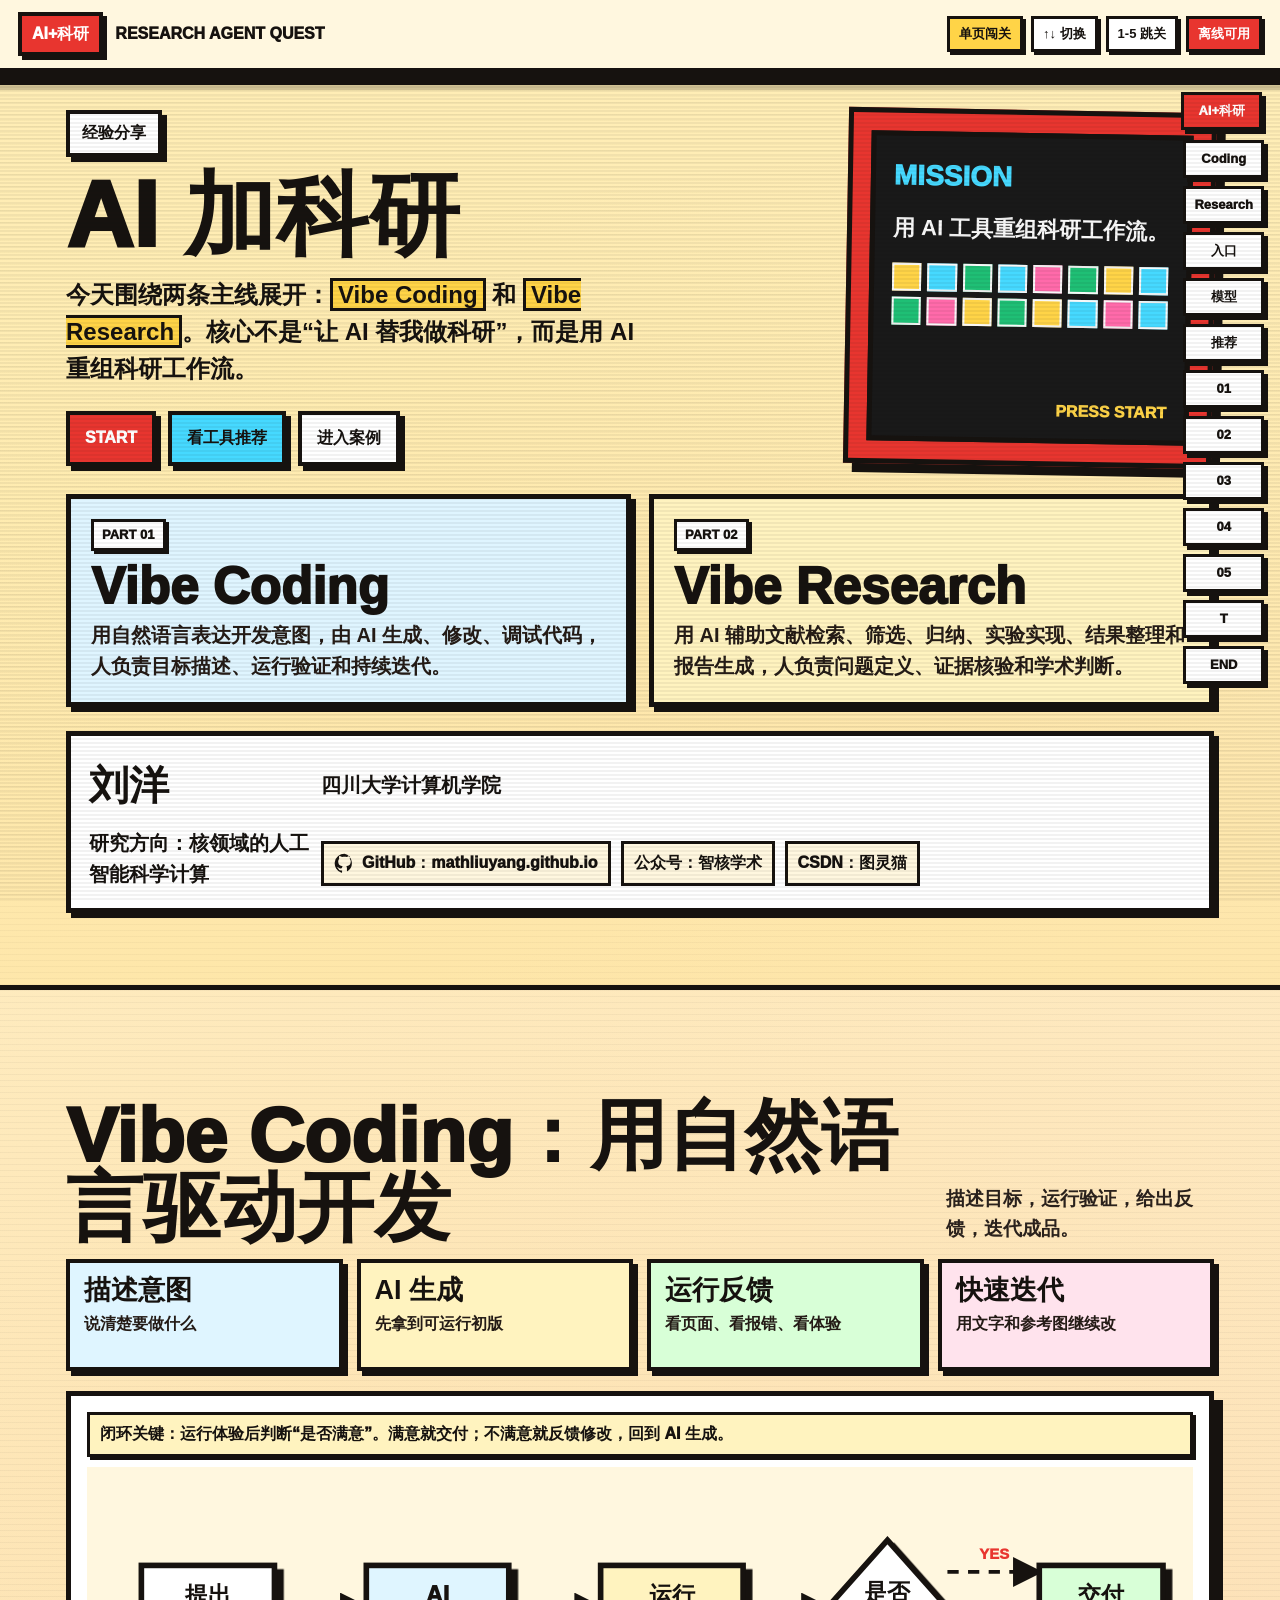
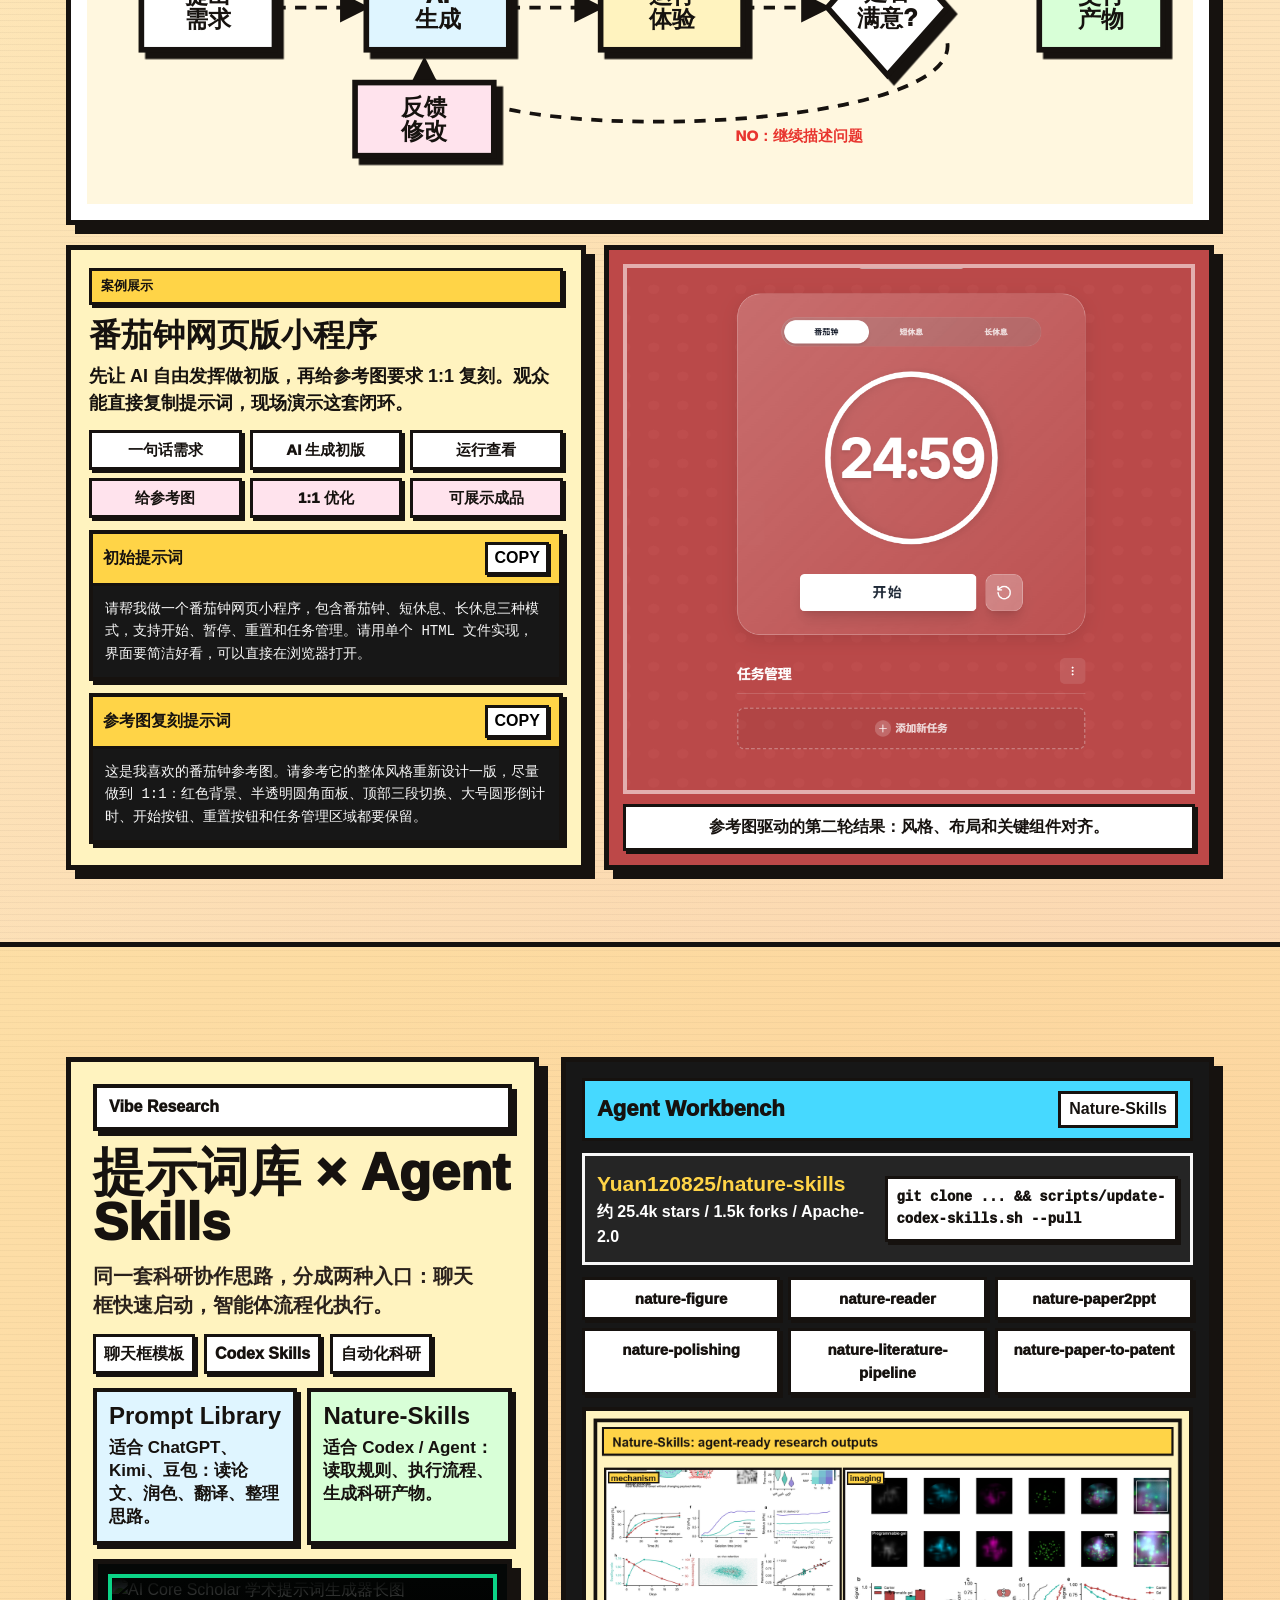
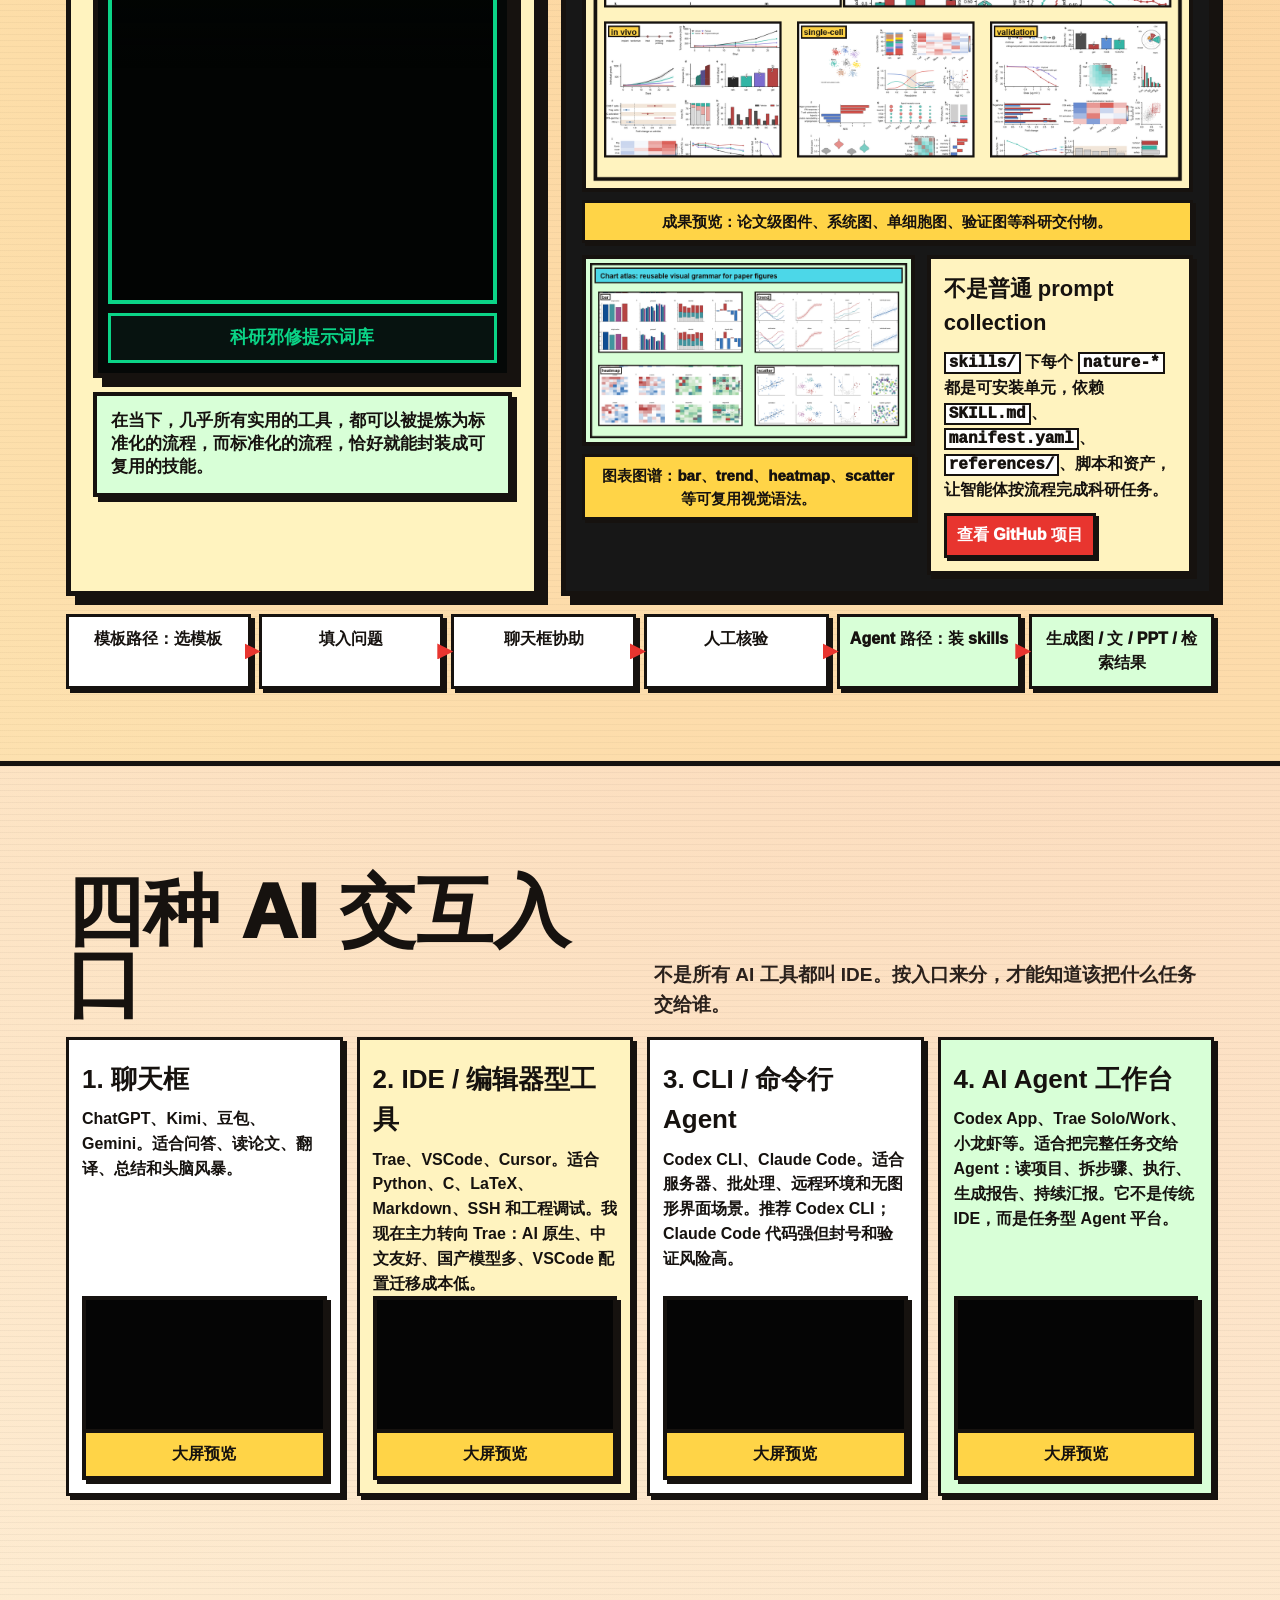
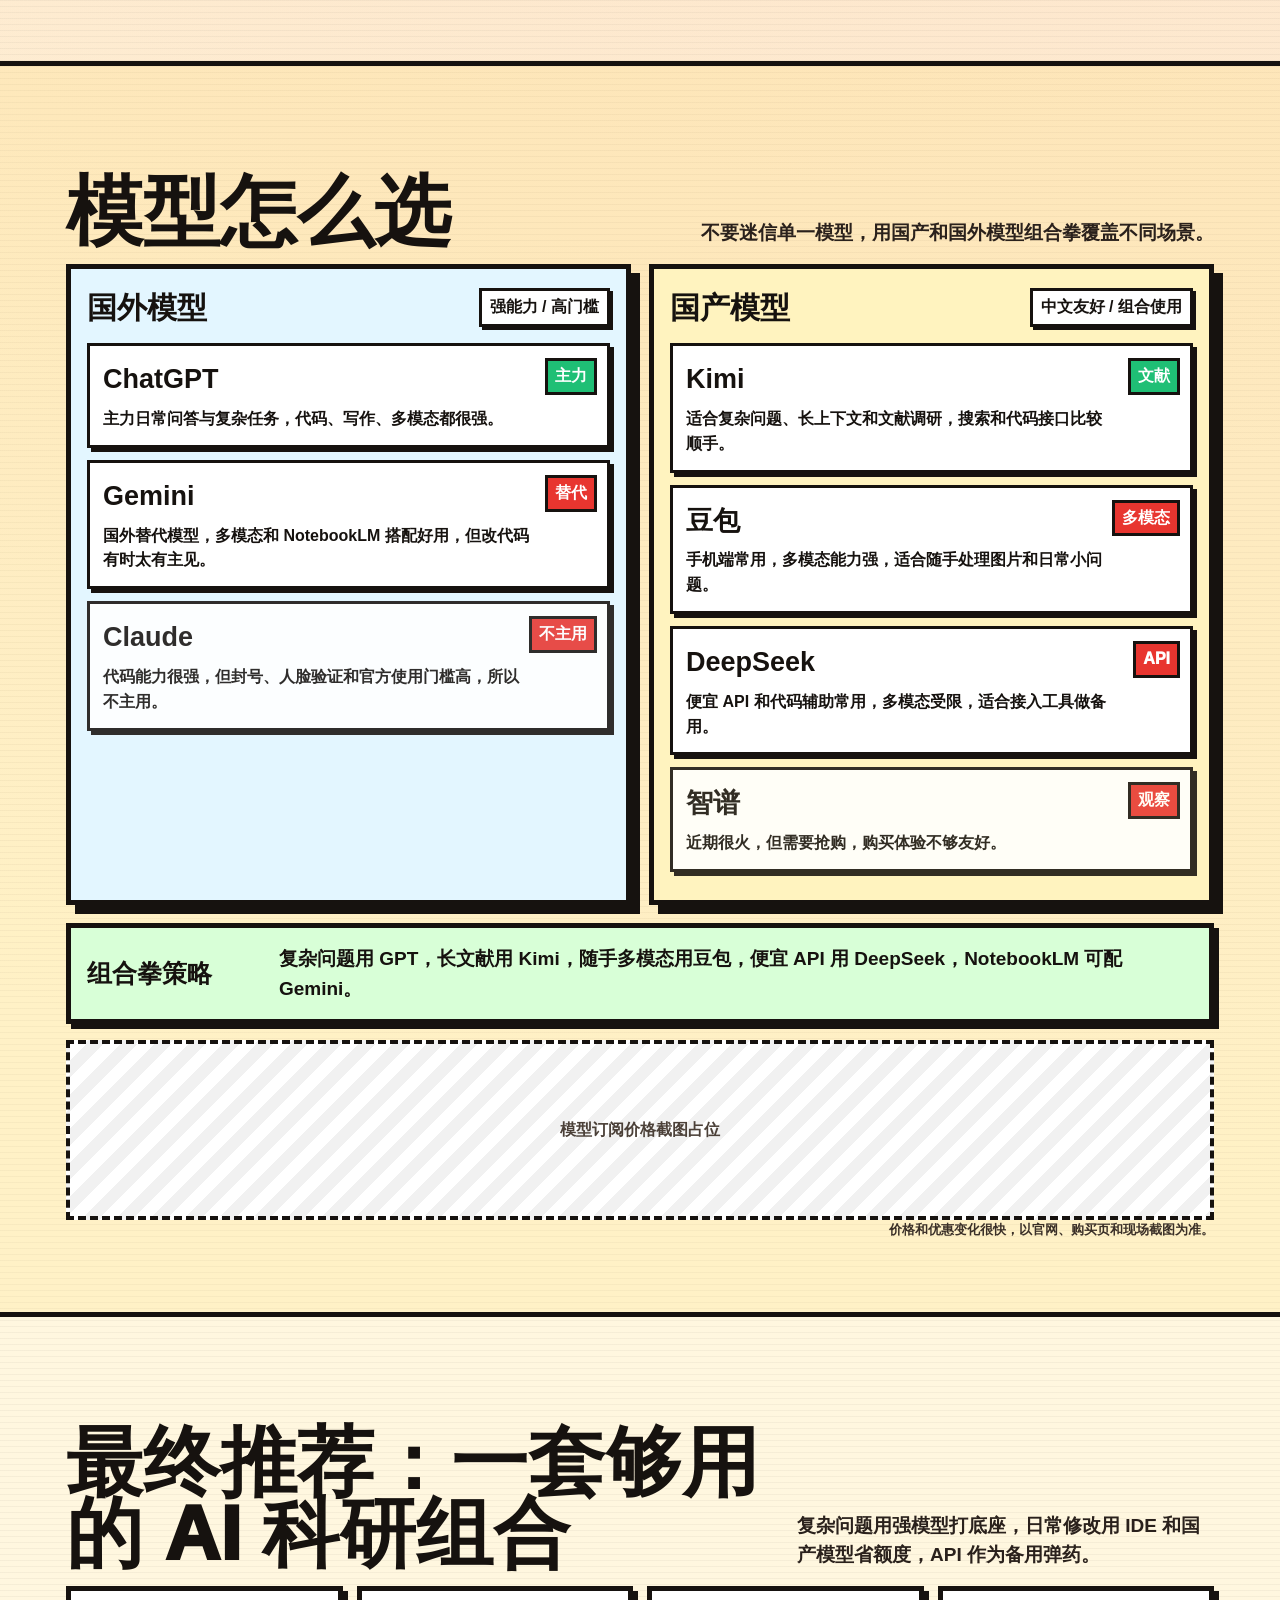
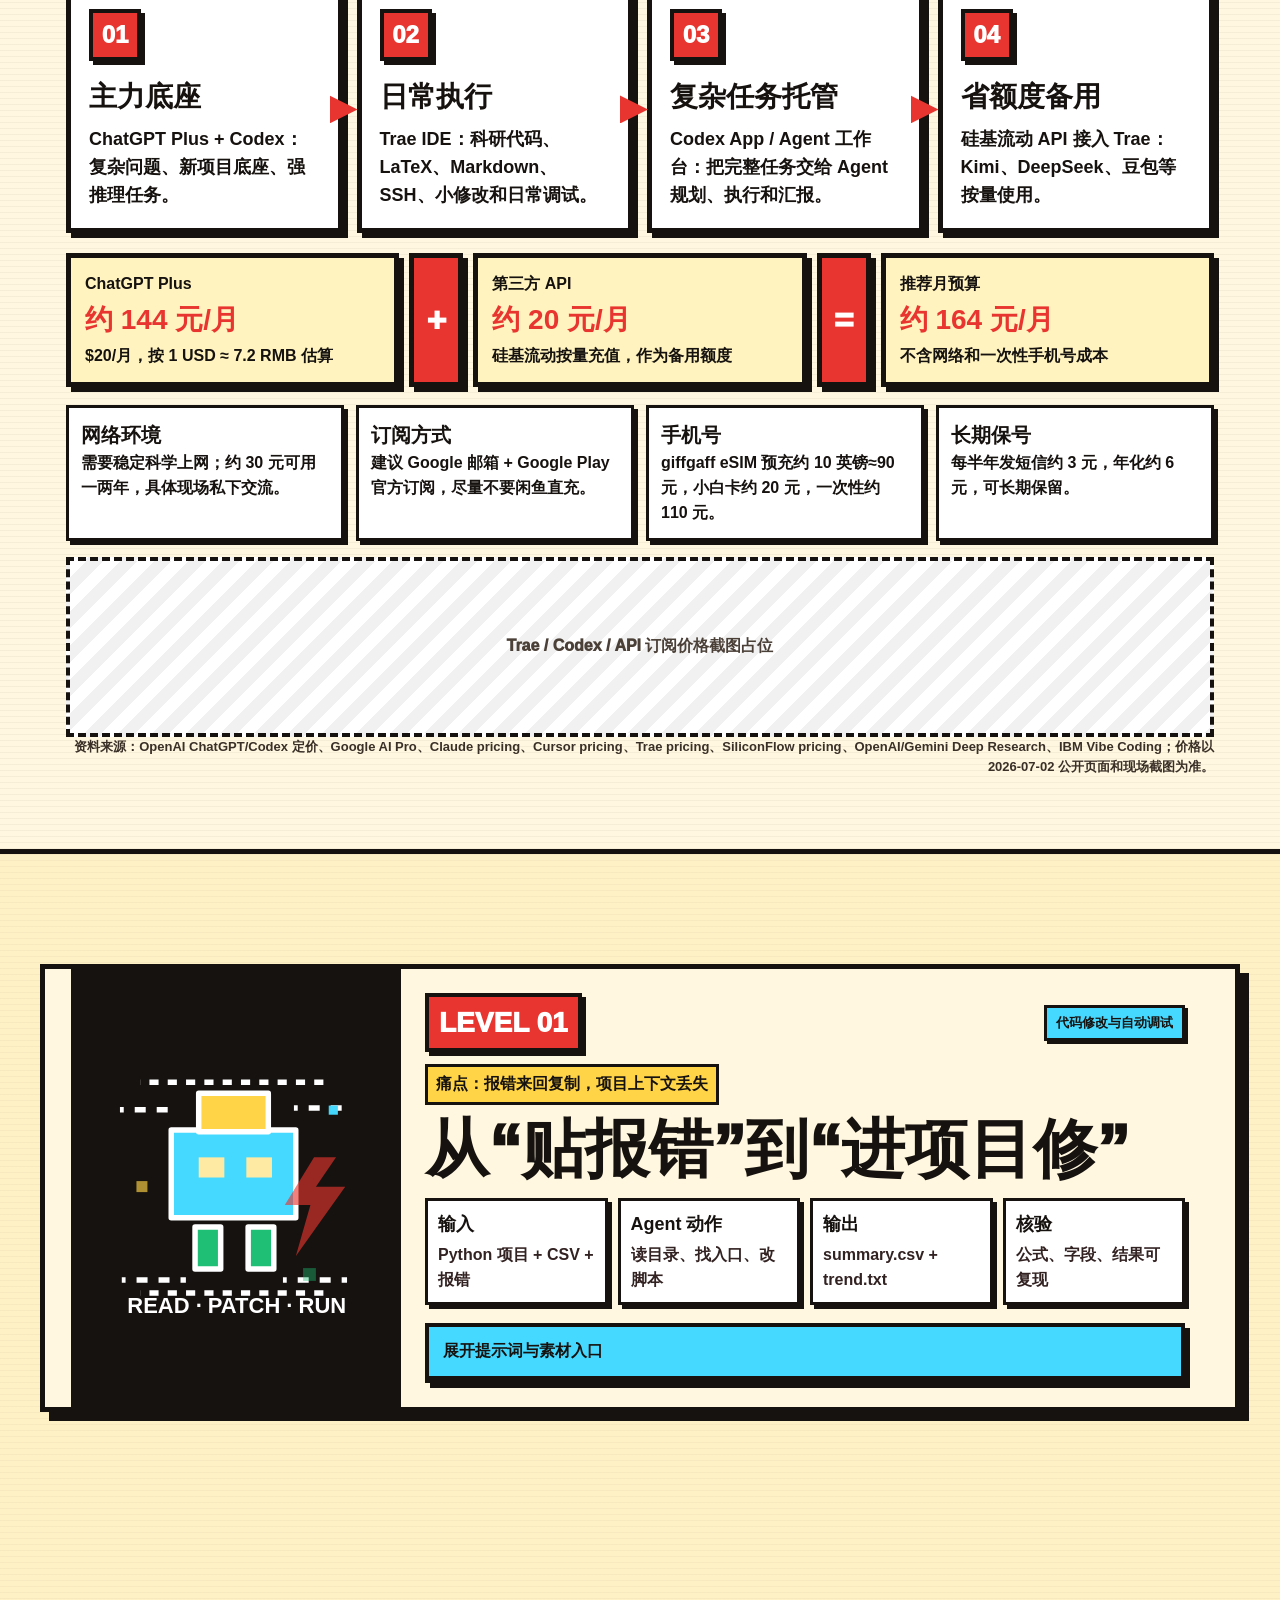
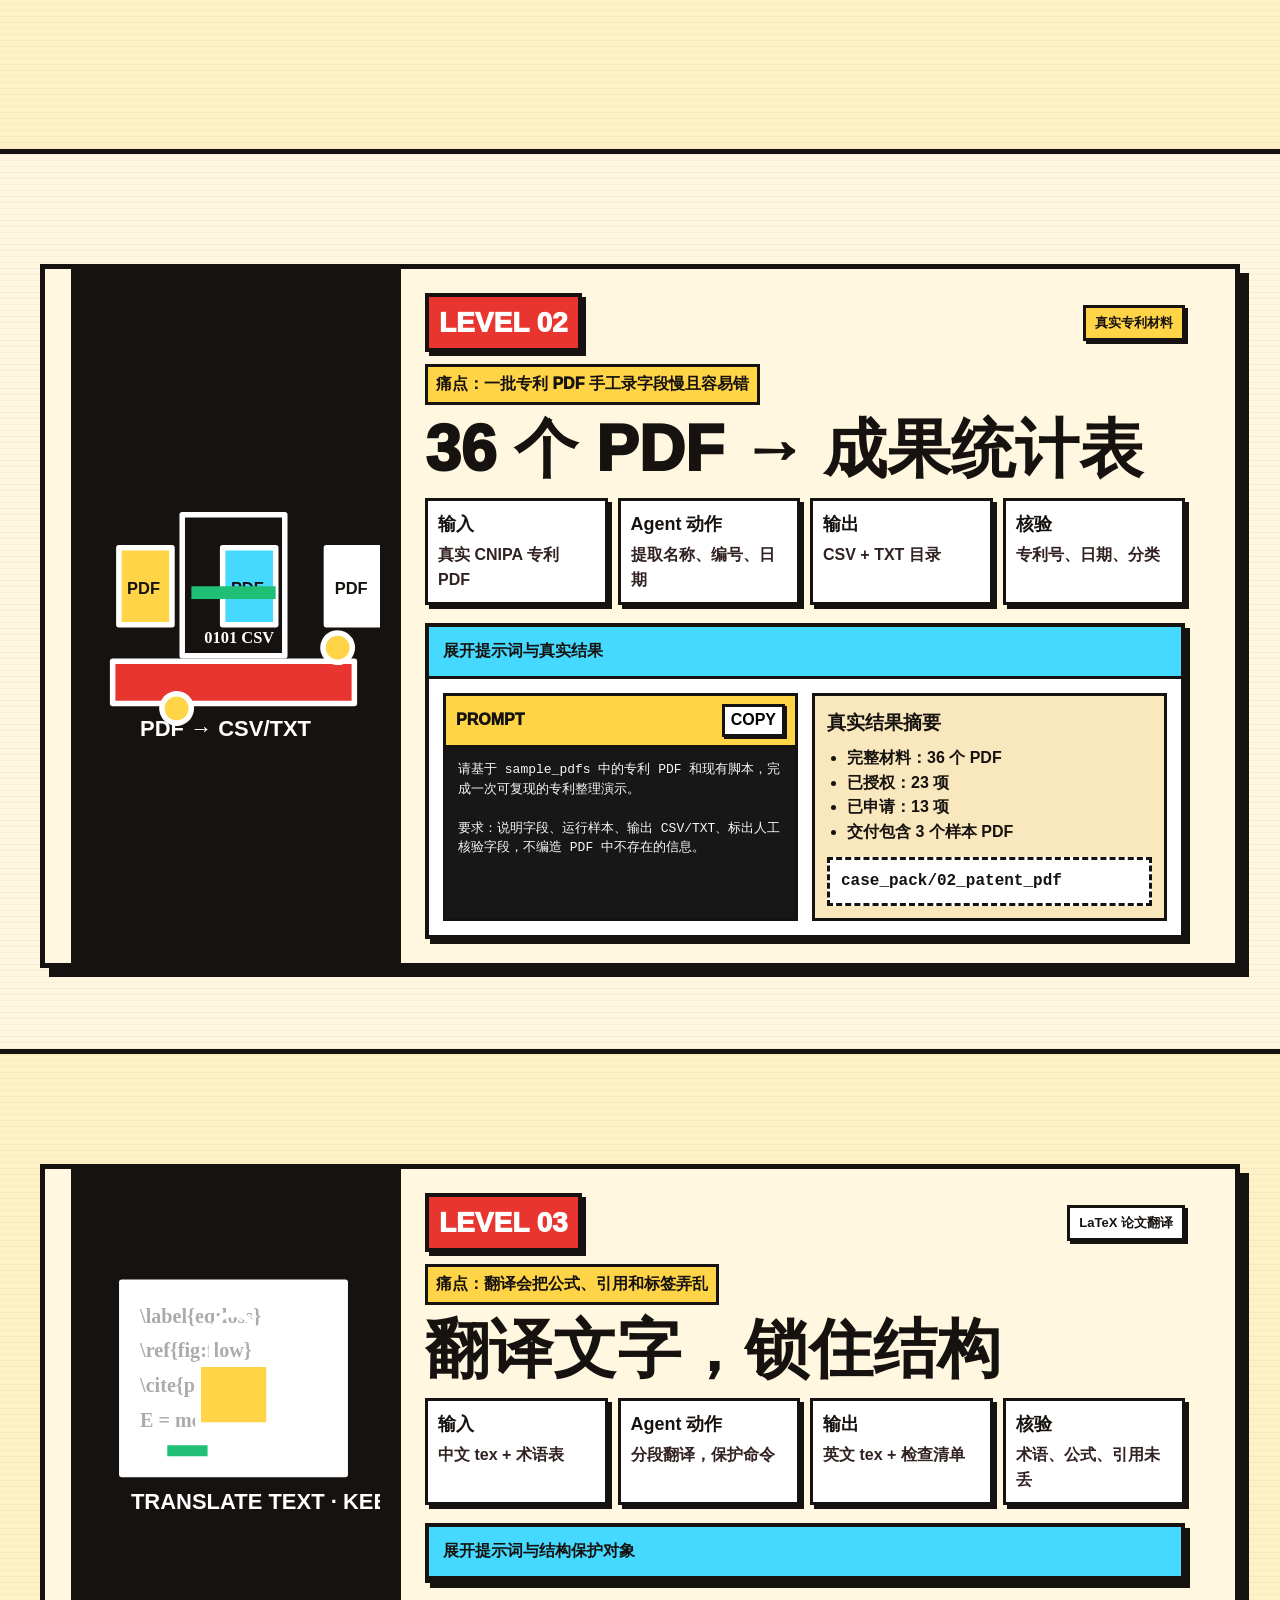
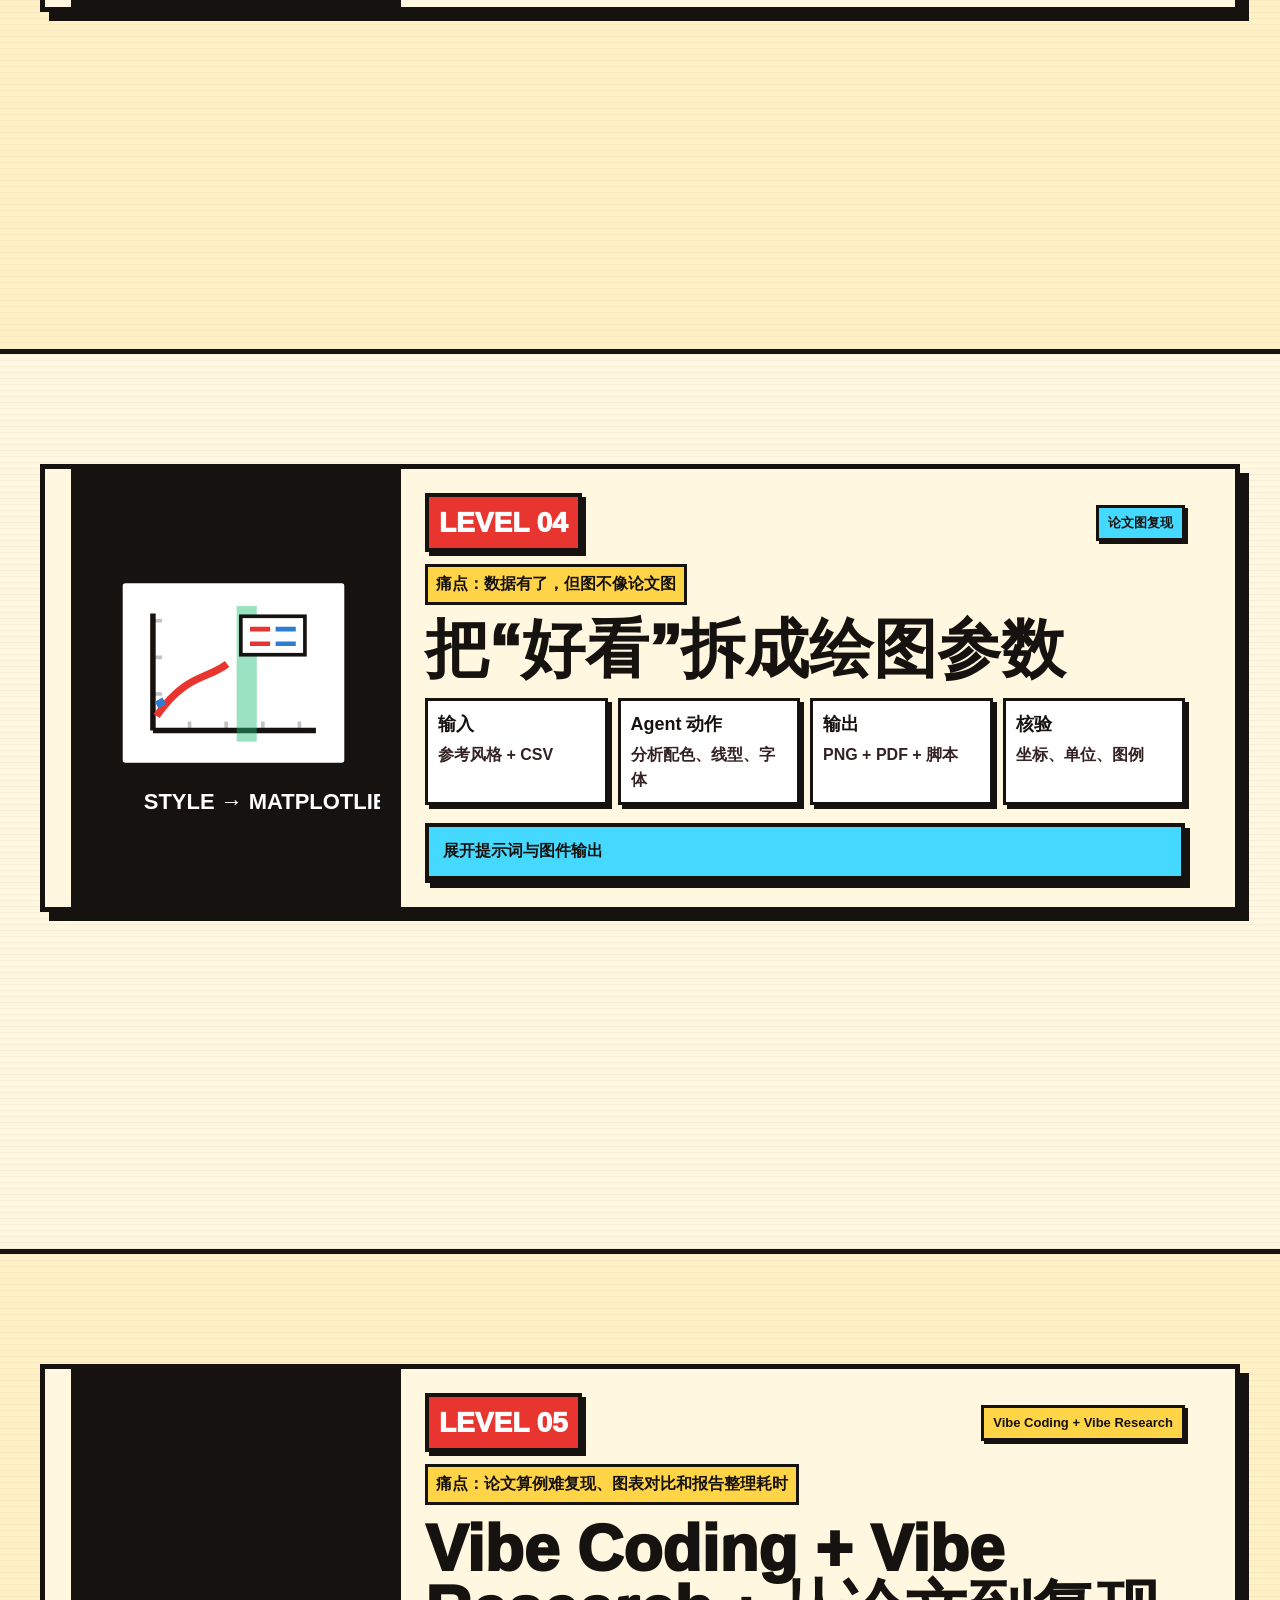
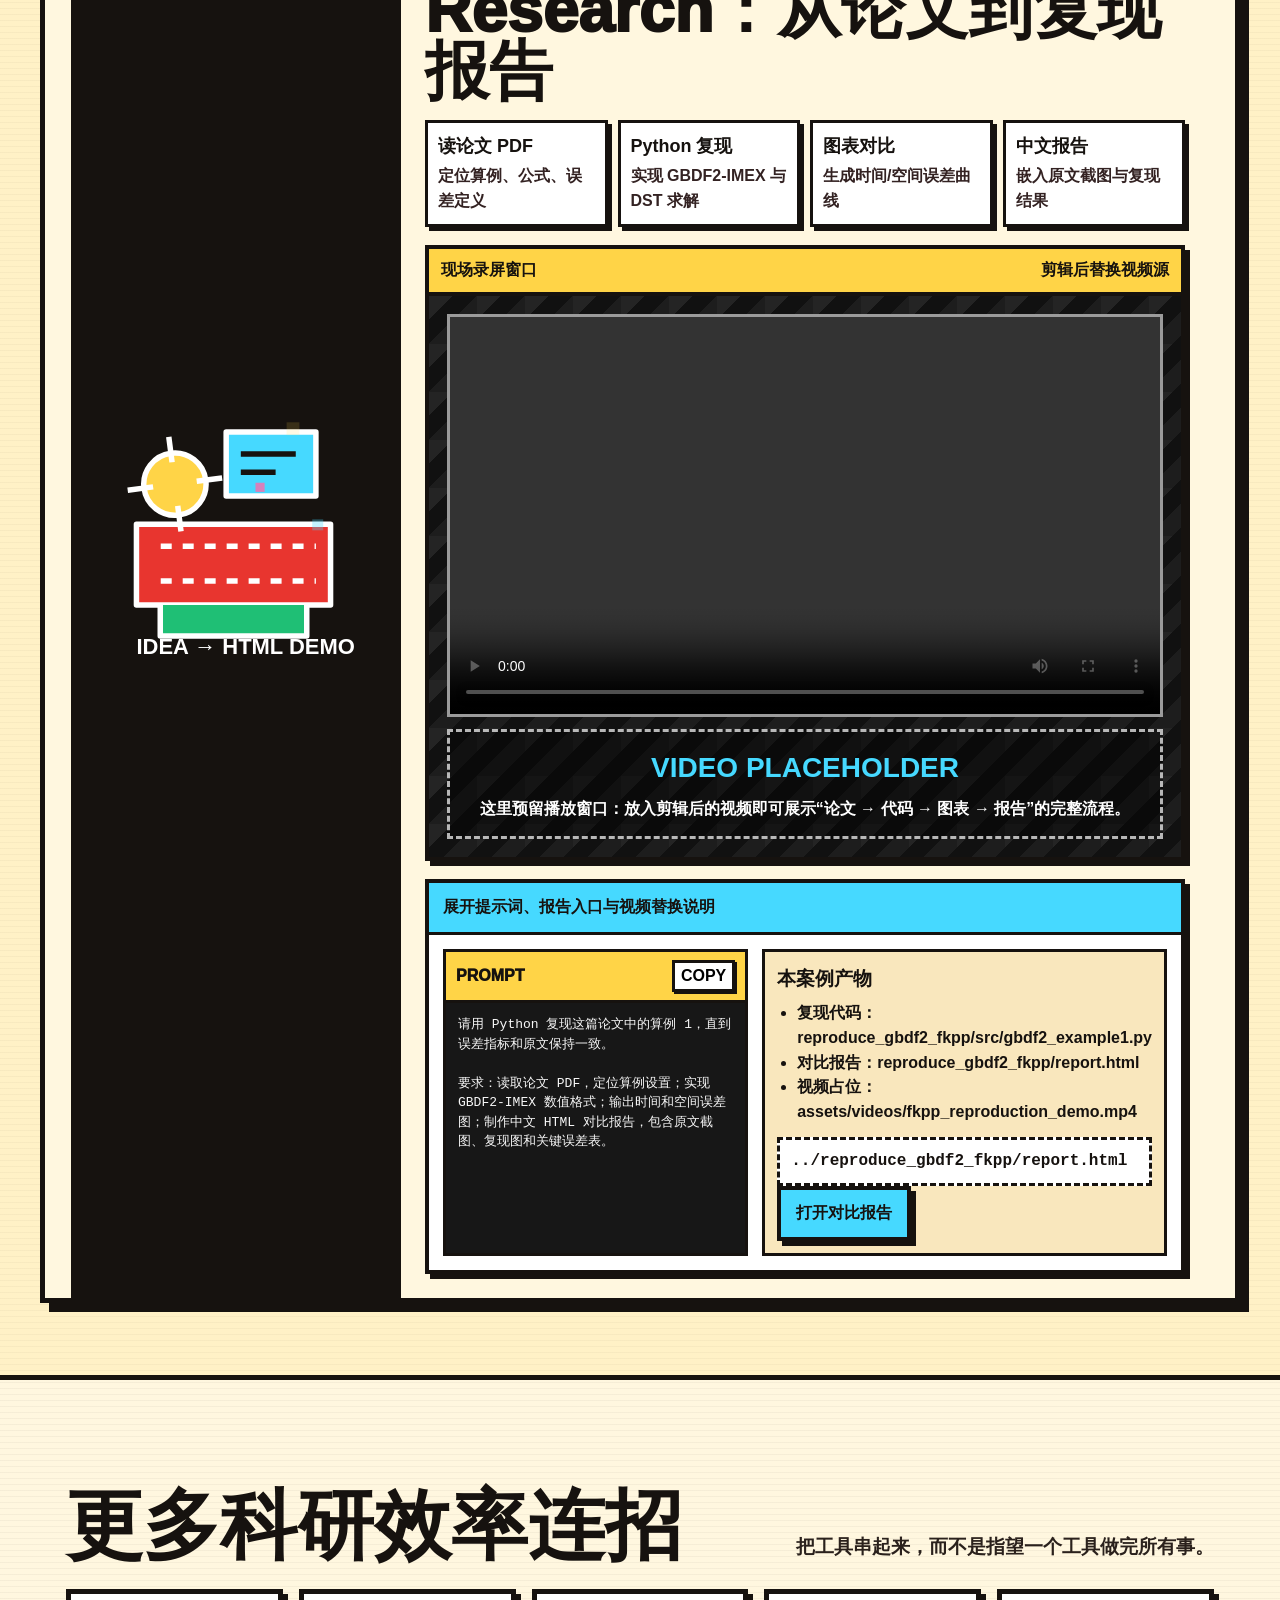
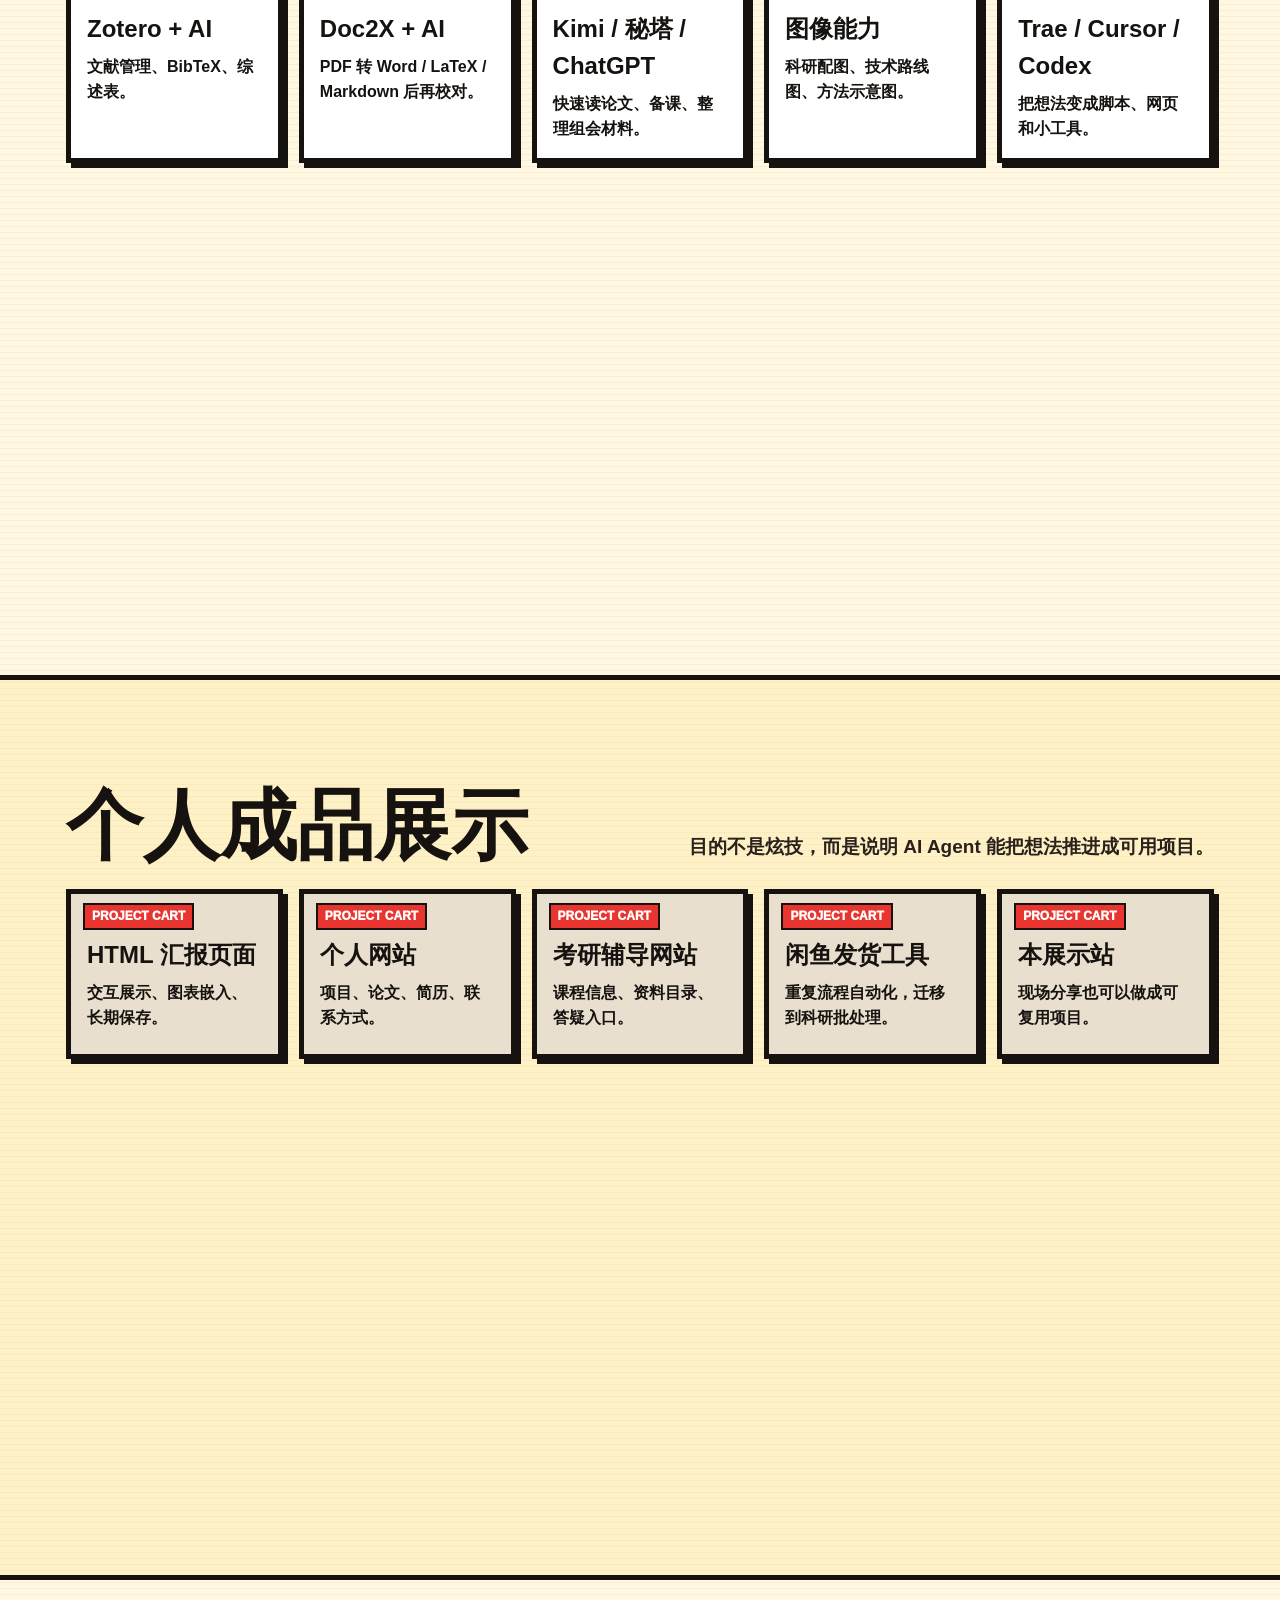
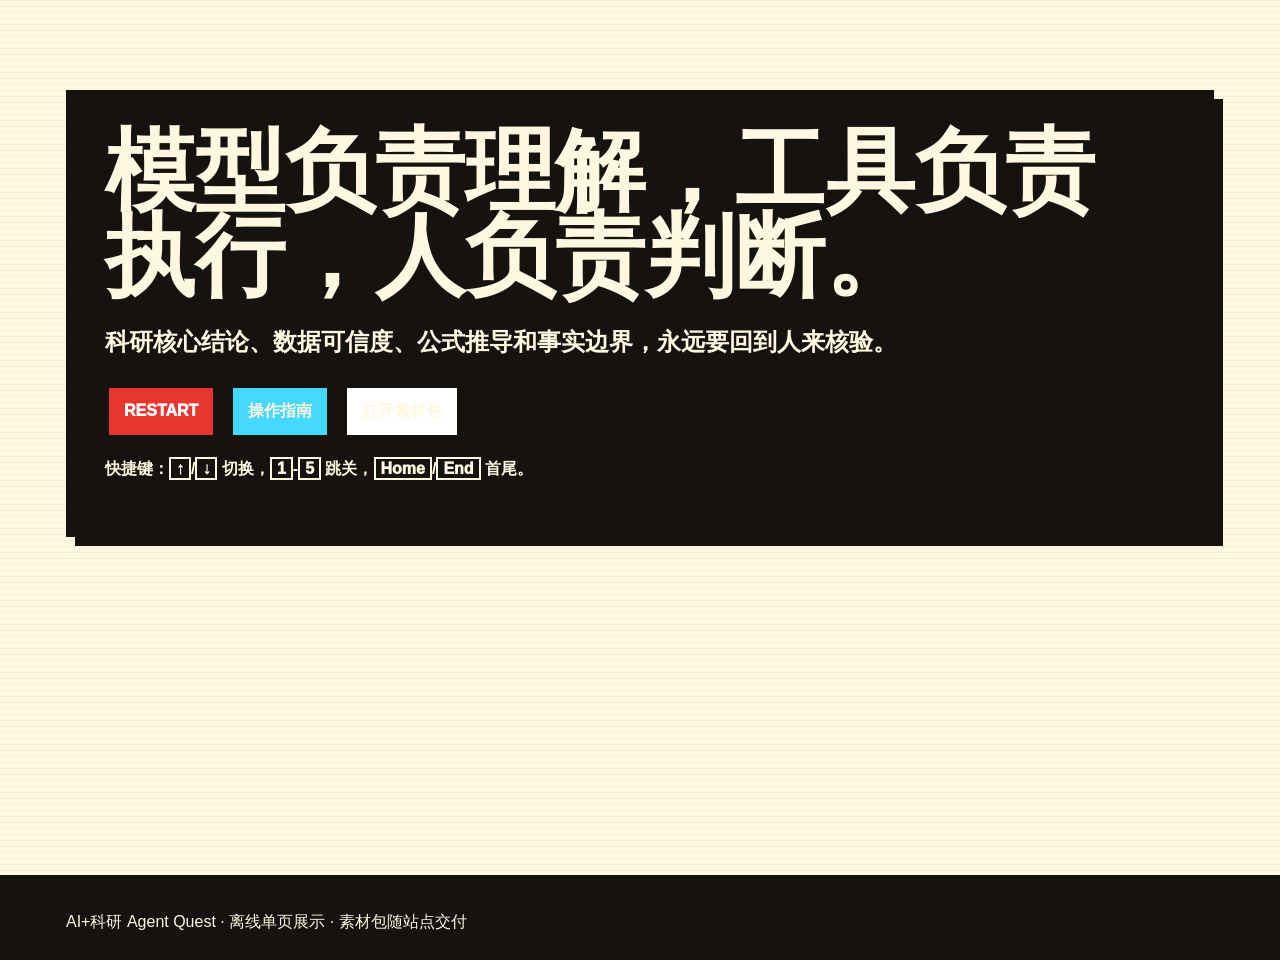
==== commit 369d6169: "Update showcase content and media" ====
--- a/index.html
+++ b/index.html
@@ -1,4 +1,4 @@
-<!doctype html>
+﻿<!doctype html>
 <html lang="zh-CN">
 <head>
   <meta charset="utf-8">
@@ -21,10 +21,12 @@
 </header>
 
 <nav class="map" aria-label="关卡地图">
-  <a href="#start">S</a>
-  <a href="#interaction">交互</a>
+  <a href="#start">AI+科研</a>
+  <a href="#vibe-coding">Coding</a>
+  <a href="#vibe-research">Research</a>
+  <a href="#interaction-modes">入口</a>
   <a href="#models">模型</a>
-  <a href="#workflow-tools">工具</a>
+  <a href="#recommendation">推荐</a>
   <a href="#level1">01</a>
   <a href="#level2">02</a>
   <a href="#level3">03</a>
@@ -36,62 +38,195 @@
 
 <main>
   <section class="screen hero" id="start" data-section>
-    <div class="wrap hero-grid">
-      <div>
+    <div class="wrap opening-grid">
+      <div class="opening-copy">
         <span class="eyebrow">经验分享</span>
-        <h1>AI+科研<br>经验分享</h1>
-        <p class="subtitle">AI 如何提升论文、代码、绘图与汇报效率。今天不堆工具名，直接看 5 个能复用的科研任务。</p>
+        <h1>AI 加科研</h1>
+        <p class="subtitle">今天围绕两条主线展开：<b>Vibe Coding</b> 和 <b>Vibe Research</b>。核心不是“让 AI 替我做科研”，而是用 AI 重组科研工作流。</p>
         <div class="hero-actions">
-          <a class="btn red" href="#interaction">START</a>
-          <a class="btn blue" href="#level2">看真实专利案例</a>
-          <a class="btn white" href="case_pack/">素材包目录</a>
-        </div>
-      </div>
-      <div class="cabinet" aria-label="街机控制台">
+          <a class="btn red" href="#vibe-coding">START</a>
+          <a class="btn blue" href="#recommendation">看工具推荐</a>
+          <a class="btn white" href="#level1">进入案例</a>
+        </div>
+      </div>
+      <div class="cabinet opening-cabinet" aria-label="街机控制台">
         <div class="cabinet-screen">
           <div class="pixel-title">MISSION</div>
-          <p style="font-size:24px;font-weight:900;margin:0">把 AI 用在真实科研工作流里。</p>
+          <p style="font-size:22px;font-weight:900;margin:0">用 AI 工具重组科研工作流。</p>
           <div class="pixel-grid" aria-hidden="true">
             <span class="px"></span><span class="px"></span><span class="px"></span><span class="px"></span><span class="px"></span><span class="px"></span><span class="px"></span><span class="px"></span>
             <span class="px"></span><span class="px"></span><span class="px"></span><span class="px"></span><span class="px"></span><span class="px"></span><span class="px"></span><span class="px"></span>
-            <span class="px"></span><span class="px"></span><span class="px"></span><span class="px"></span><span class="px"></span><span class="px"></span><span class="px"></span><span class="px"></span>
-          </div>
-        </div>
-      </div>
-    </div>
-  </section>
-
-  <section class="screen" id="interaction" data-section>
+          </div>
+        </div>
+      </div>
+      <div class="theme-pair">
+        <a class="theme-card vibe" href="#vibe-coding"><span>PART 01</span><h2>Vibe Coding</h2><p>用自然语言表达开发意图，由 AI 生成、修改、调试代码，人负责目标描述、运行验证和持续迭代。</p></a>
+        <a class="theme-card tools-theme" href="#vibe-research"><span>PART 02</span><h2>Vibe Research</h2><p>用 AI 辅助文献检索、筛选、归纳、实验实现、结果整理和报告生成，人负责问题定义、证据核验和学术判断。</p></a>
+      </div>
+      <div class="profile-card">
+        <h3>刘洋</h3>
+        <p>四川大学计算机学院</p>
+        <p>研究方向：核领域的人工智能科学计算</p>
+        <div class="profile-links">
+          <a class="profile-link github-link" href="https://mathliuyang.github.io/" target="_blank" rel="noopener"><svg viewBox="0 0 24 24" aria-hidden="true"><path d="M12 .8a11.2 11.2 0 0 0-3.54 21.83c.56.1.77-.24.77-.54v-2.1c-3.13.68-3.79-1.34-3.79-1.34-.51-1.3-1.25-1.65-1.25-1.65-1.02-.7.08-.69.08-.69 1.13.08 1.72 1.16 1.72 1.16 1 .1 2.64.75 3.22-.88.1-.73.39-1.23.71-1.51-2.5-.28-5.13-1.25-5.13-5.57 0-1.23.44-2.24 1.16-3.03-.12-.28-.5-1.43.11-2.99 0 0 .95-.3 3.1 1.16.9-.25 1.86-.37 2.82-.38.96 0 1.92.13 2.82.38 2.15-1.46 3.1-1.16 3.1-1.16.61 1.56.23 2.71.11 2.99.72.79 1.16 1.8 1.16 3.03 0 4.33-2.64 5.28-5.15 5.56.4.35.76 1.04.76 2.1v3.12c0 .3.2.65.78.54A11.2 11.2 0 0 0 12 .8Z"/></svg>GitHub：mathliuyang.github.io</a>
+          <span>公众号：智核学术</span>
+          <span>CSDN：图灵猫</span>
+        </div>
+      </div>
+    </div>
+  </section>
+
+  <section class="screen vibe-screen" id="vibe-coding" data-section>
     <div class="wrap">
       <div class="section-head compact-head">
-        <h2 class="title">三种 AI 交互方式</h2>
-        <p class="desc">先分清入口：聊天框负责想清楚，IDE 负责做出来，CLI 负责跑起来。</p>
-      </div>
-      <div class="interaction-stage">
-        <div class="interaction-art"><img src="assets/svg/interaction-map.svg" alt="聊天框 IDE CLI 三种交互路线"></div>
-        <div class="interaction-grid">
-          <div class="interaction-card chat">
-            <span class="chip blue">CHAT</span>
-            <h3>聊天框</h3>
-            <p class="tools">ChatGPT / Kimi / 豆包 / Gemini / Claude / 秘塔</p>
-            <p>适合读论文、翻译、总结、头脑风暴、写提纲。</p>
-            <b>特点：最快开始，但不能直接进项目干活。</b>
-          </div>
-          <div class="interaction-card ide">
-            <span class="chip hot">IDE</span>
-            <h3>编程 IDE</h3>
-            <p class="tools">Trae / Cursor / VS Code + 插件 / Codex App</p>
-            <p>适合读项目、改代码、跑脚本、看报错、反复调试。</p>
-            <b>特点：科研代码和小工具最常用。</b>
-          </div>
-          <div class="interaction-card cli">
-            <span class="chip red">CLI</span>
-            <h3>命令行工具</h3>
-            <p class="tools">Codex CLI / Claude Code / shell 自动化</p>
-            <p>适合服务器、批处理、远程环境、长时间自动任务。</p>
-            <b>特点：更专业，适合有服务器场景的人。</b>
-          </div>
-        </div>
+        <h2 class="title">Vibe Coding：用自然语言驱动开发</h2>
+        <p class="desc">描述目标，运行验证，给出反馈，迭代成品。</p>
+      </div>
+      <div class="vibe-keywords">
+        <div><b>描述意图</b><span>说清楚要做什么</span></div>
+        <div><b>AI 生成</b><span>先拿到可运行初版</span></div>
+        <div><b>运行反馈</b><span>看页面、看报错、看体验</span></div>
+        <div><b>快速迭代</b><span>用文字和参考图继续改</span></div>
+      </div>
+      <div class="vibe-flow-panel">
+        <p class="flow-caption">闭环关键：运行体验后判断“是否满意”。满意就交付；不满意就反馈修改，回到 AI 生成。</p>
+        <svg class="vibe-flow-svg compact-flow" viewBox="0 0 1180 360" role="img" aria-label="Vibe Coding 闭环工作流">
+          <defs>
+            <marker id="smallArrow" markerWidth="8" markerHeight="8" refX="7" refY="4" orient="auto"><path d="M0 0 L8 4 L0 8 Z" fill="#16120f"/></marker>
+          </defs>
+          <rect width="1180" height="360" fill="#fff7df"/>
+          <g class="vibe-flow-path">
+            <path d="M200 150 H298" marker-end="url(#smallArrow)"/>
+            <path d="M450 150 H548" marker-end="url(#smallArrow)"/>
+            <path d="M700 150 H790" marker-end="url(#smallArrow)"/>
+            <path d="M918 112 H1016" marker-end="url(#smallArrow)"/>
+            <path d="M918 188 C930 288 360 304 360 206" marker-end="url(#smallArrow)"/>
+          </g>
+          <g class="vibe-node" transform="translate(58 105)"><rect width="142" height="90" fill="#fff"/><text x="71" y="40">提出</text><text x="71" y="66">需求</text></g>
+          <g class="vibe-node" transform="translate(298 105)"><rect width="152" height="90" fill="#dff5ff"/><text x="76" y="40">AI</text><text x="76" y="66">生成</text></g>
+          <g class="vibe-node" transform="translate(548 105)"><rect width="152" height="90" fill="#fff3bf"/><text x="76" y="40">运行</text><text x="76" y="66">体验</text></g>
+          <g class="vibe-diamond" transform="translate(790 78)"><path d="M64 0 L128 72 L64 144 L0 72 Z" fill="#fff"/><text x="64" y="64">是否</text><text x="64" y="92">满意?</text></g>
+          <g class="vibe-node" transform="translate(1016 105)"><rect width="132" height="90" fill="#d8ffd7"/><text x="66" y="40">交付</text><text x="66" y="66">产物</text></g>
+          <g class="vibe-node" transform="translate(286 230)"><rect width="148" height="78" fill="#ffe3ed"/><text x="74" y="35">反馈</text><text x="74" y="60">修改</text></g>
+          <text x="968" y="98" class="flow-label">YES</text>
+          <text x="760" y="292" class="flow-label">NO：继续描述问题</text>
+        </svg>
+      </div>
+      <div class="tomato-case-board">
+        <div class="tomato-case-copy">
+          <span class="chip hot">案例展示</span>
+          <h3>番茄钟网页版小程序</h3>
+          <p>先让 AI 自由发挥做初版，再给参考图要求 1:1 复刻。观众能直接复制提示词，现场演示这套闭环。</p>
+          <div class="tomato-iteration-rail" aria-label="番茄钟二次迭代流程">
+            <span>一句话需求</span>
+            <span>AI 生成初版</span>
+            <span>运行查看</span>
+            <span>给参考图</span>
+            <span>1:1 优化</span>
+            <span>可展示成品</span>
+          </div>
+          <div class="tomato-prompt-card">
+            <div class="prompt-head"><span>初始提示词</span><button class="copy" data-copy="tomatoPrompt1">COPY</button></div>
+            <pre id="tomatoPrompt1">请帮我做一个番茄钟网页小程序，包含番茄钟、短休息、长休息三种模式，支持开始、暂停、重置和任务管理。请用单个 HTML 文件实现，界面要简洁好看，可以直接在浏览器打开。</pre>
+          </div>
+          <div class="tomato-prompt-card">
+            <div class="prompt-head"><span>参考图复刻提示词</span><button class="copy" data-copy="tomatoPrompt2">COPY</button></div>
+            <pre id="tomatoPrompt2">这是我喜欢的番茄钟参考图。请参考它的整体风格重新设计一版，尽量做到 1:1：红色背景、半透明圆角面板、顶部三段切换、大号圆形倒计时、开始按钮、重置按钮和任务管理区域都要保留。</pre>
+          </div>
+        </div>
+        <figure class="tomato-demo-shot">
+          <img src="assets/images/tomato-clock-demo.png" alt="番茄钟网页 demo 截图">
+          <figcaption>参考图驱动的第二轮结果：风格、布局和关键组件对齐。</figcaption>
+        </figure>
+      </div>
+    </div>
+  </section>
+
+  <section class="screen" id="vibe-research" data-section>
+    <div class="wrap">
+      <div class="research-layout">
+        <div class="research-copy">
+          <span class="eyebrow">Vibe Research</span>
+          <h2 class="title">提示词库 × Agent Skills</h2>
+          <p class="desc">同一套科研协作思路，分成两种入口：聊天框快速启动，智能体流程化执行。</p>
+          <div class="research-tags">
+            <span>聊天框模板</span><span>Codex Skills</span><span>自动化科研</span>
+          </div>
+          <div class="research-route-grid">
+            <div class="research-route prompt-route">
+              <b>Prompt Library</b>
+              <span>适合 ChatGPT、Kimi、豆包：读论文、润色、翻译、整理思路。</span>
+            </div>
+            <div class="research-route skill-route">
+              <b>Nature-Skills</b>
+              <span>适合 Codex / Agent：读取规则、执行流程、生成科研产物。</span>
+            </div>
+          </div>
+          <div class="research-scroll-stage prompt-scroll-mini" aria-label="科研协修提示词库滚动展示">
+            <div class="scroll-frame">
+              <div class="scroll-track">
+                <img src="assets/images/vibe-research-prompts.png" alt="AI Core Scholar 学术提示词生成器长图">
+                <img src="assets/images/vibe-research-prompts.png" alt="" aria-hidden="true">
+              </div>
+            </div>
+            <div class="scroll-caption"><a href="https://mathliuyang.github.io/tools/prompt-generator.html" target="_blank" rel="noopener">科研邪修提示词库</a></div>
+          </div>
+          <div class="research-prompt-card">
+            <div>
+              <span>在当下，几乎所有实用的工具，都可以被提炼为标准化的流程，而标准化的流程，恰好就能封装成可复用的技能。</span>
+            </div>
+          </div>
+        </div>
+
+        <div class="research-workbench" aria-label="Nature-Skills Agent 科研工作台">
+          <div class="bench-head">
+            <span>Agent Workbench</span>
+            <b>Nature-Skills</b>
+          </div>
+          <div class="repo-console">
+            <div>
+              <b>Yuan1z0825/nature-skills</b>
+              <span>约 25.4k stars / 1.5k forks / Apache-2.0</span>
+            </div>
+            <code>git clone ... && scripts/update-codex-skills.sh --pull</code>
+          </div>
+          <div class="skill-grid">
+            <span>nature-figure</span><span>nature-reader</span><span>nature-paper2ppt</span><span>nature-polishing</span><span>nature-literature-pipeline</span><span>nature-paper-to-patent</span>
+          </div>
+          <figure class="nature-shot">
+            <img src="assets/images/nature-skills-gallery.png" alt="Nature-Skills 生成的论文级科研图件拼贴">
+            <figcaption>成果预览：论文级图件、系统图、单细胞图、验证图等科研交付物。</figcaption>
+          </figure>
+          <div class="nature-proof-row">
+            <figure>
+              <img src="assets/images/nature-skills-atlas.png" alt="Nature-Skills 图表类型图谱拼贴">
+              <figcaption>图表图谱：bar、trend、heatmap、scatter 等可复用视觉语法。</figcaption>
+            </figure>
+            <div class="skill-structure">
+              <b>不是普通 prompt collection</b>
+              <p><code>skills/</code> 下每个 <code>nature-*</code> 都是可安装单元，依赖 <code>SKILL.md</code>、<code>manifest.yaml</code>、<code>references/</code>、脚本和资产，让智能体按流程完成科研任务。</p>
+              <a href="https://github.com/Yuan1z0825/nature-skills" target="_blank" rel="noopener">查看 GitHub 项目</a>
+            </div>
+          </div>
+        </div>
+      </div>
+      <div class="research-pipeline dual-path">
+        <span>模板路径：选模板</span><span>填入问题</span><span>聊天框协助</span><span>人工核验</span><span>Agent 路径：装 skills</span><span>生成图 / 文 / PPT / 检索结果</span>
+      </div>
+    </div>
+  </section>
+
+  <section class="screen" id="interaction-modes" data-section>
+    <div class="wrap">
+      <div class="section-head compact-head">
+        <h2 class="title">四种 AI 交互入口</h2>
+        <p class="desc">不是所有 AI 工具都叫 IDE。按入口来分，才能知道该把什么任务交给谁。</p>
+      </div>
+      <div class="interaction-grid">
+        <div class="interaction-card"><h3>1. 聊天框</h3><p>ChatGPT、Kimi、豆包、Gemini。适合问答、读论文、翻译、总结和头脑风暴。</p><div class="demo-card" data-video="assets/videos/chatgpt-demo.mp4" data-title="聊天框：ChatGPT 演示"><video autoplay loop muted playsinline preload="auto" aria-label="ChatGPT 演示视频"><source src="assets/videos/chatgpt-demo.mp4" type="video/mp4"></video><button class="demo-play" type="button">大屏预览</button></div></div>
+        <div class="interaction-card main"><h3>2. IDE / 编辑器型工具</h3><p>Trae、VSCode、Cursor。适合 Python、C、LaTeX、Markdown、SSH 和工程调试。我现在主力转向 Trae：AI 原生、中文友好、国产模型多、VSCode 配置迁移成本低。</p><div class="demo-card" data-video="assets/videos/trae-demo.mp4" data-title="IDE：Trae 演示"><video autoplay loop muted playsinline preload="auto" aria-label="Trae 演示视频"><source src="assets/videos/trae-demo.mp4" type="video/mp4"></video><button class="demo-play" type="button">大屏预览</button></div></div>
+        <div class="interaction-card"><h3>3. CLI / 命令行 Agent</h3><p>Codex CLI、Claude Code。适合服务器、批处理、远程环境和无图形界面场景。推荐 Codex CLI；Claude Code 代码强但封号和验证风险高。</p><div class="demo-card" data-video="assets/videos/codex-cli-demo.mp4" data-title="CLI：Codex CLI 演示"><video autoplay loop muted playsinline preload="auto" aria-label="Codex CLI 演示视频"><source src="assets/videos/codex-cli-demo.mp4" type="video/mp4"></video><button class="demo-play" type="button">大屏预览</button></div></div>
+        <div class="interaction-card agent-card"><h3>4. AI Agent 工作台</h3><p>Codex App、Trae Solo/Work、小龙虾等。适合把完整任务交给 Agent：读项目、拆步骤、执行、生成报告、持续汇报。它不是传统 IDE，而是任务型 Agent 平台。</p><div class="demo-card" data-video="assets/videos/codex-app-demo.mp4" data-title="AI Agent 工作台：Codex App 演示"><video autoplay loop muted playsinline preload="auto" aria-label="Codex App 演示视频"><source src="assets/videos/codex-app-demo.mp4" type="video/mp4"></video><button class="demo-play" type="button">大屏预览</button></div></div>
       </div>
     </div>
   </section>
@@ -100,55 +235,59 @@
     <div class="wrap">
       <div class="section-head compact-head">
         <h2 class="title">模型怎么选</h2>
-        <p class="desc">先用免费入口建立习惯，重要任务再考虑会员和 Agent 工具。</p>
-      </div>
-      <div class="model-stage">
-        <div class="model-art"><img src="assets/svg/model-stack.svg" alt="模型选择卡带动画"></div>
-        <div class="model-grid">
-          <div class="model-card recommended">
-            <span class="chip hot">推荐组合</span>
-            <h3>ChatGPT + Kimi + 豆包 + Gemini</h3>
-            <p>聊天框里都能免费开始用，只是会有额度、排队或模型能力限制。</p>
-          </div>
-          <div class="model-card domestic"><h3>Kimi / DeepSeek / 豆包</h3><div class="model-price">免费可用 · 排队/限额</div><p>中文友好，适合日常读论文和材料整理；会员或 API 按需补充。</p></div>
-          <div class="model-card chatgpt"><h3>ChatGPT</h3><div class="model-price">$0 / Plus $20</div><p>免费可用但模型能力一般；重要写作、代码和多模态任务建议开会员。</p></div>
-          <div class="model-card claude"><h3>Claude</h3><div class="model-price">Pro $20 · Max $100+</div><p>能力强，但账号、验证、封号风险和使用门槛高，本场不作为主推荐。</p></div>
-          <div class="model-card gemini"><h3>Gemini</h3><div class="model-price">免费入口 · 优惠看活动</div><p>能力也不错，可作为备用；具体价格以购买页或活动页为准。</p></div>
-          <div class="model-card threshold"><h3>国外门槛</h3><div class="model-price">手机号 / 国际卡 / 网络</div><p>还可能遇到风控验证、人脸验证、账号稳定性问题。</p></div>
-        </div>
-      </div>
-      <p class="source-note">价格和优惠变化很快，页面只做现场决策参考。</p>
-    </div>
-  </section>
-
-  <section class="screen" id="workflow-tools" data-section>
+        <p class="desc">不要迷信单一模型，用国产和国外模型组合拳覆盖不同场景。</p>
+      </div>
+      <div class="model-split-board">
+        <div class="model-column global">
+          <div class="column-head"><span>国外模型</span><b>强能力 / 高门槛</b></div>
+          <div class="model-pill main"><h3>ChatGPT</h3><p>主力日常问答与复杂任务，代码、写作、多模态都很强。</p><em>主力</em></div>
+          <div class="model-pill"><h3>Gemini</h3><p>国外替代模型，多模态和 NotebookLM 搭配好用，但改代码有时太有主见。</p><em>替代</em></div>
+          <div class="model-pill muted"><h3>Claude</h3><p>代码能力很强，但封号、人脸验证和官方使用门槛高，所以不主用。</p><em>不主用</em></div>
+        </div>
+        <div class="model-column domestic">
+          <div class="column-head"><span>国产模型</span><b>中文友好 / 组合使用</b></div>
+          <div class="model-pill main"><h3>Kimi</h3><p>适合复杂问题、长上下文和文献调研，搜索和代码接口比较顺手。</p><em>文献</em></div>
+          <div class="model-pill"><h3>豆包</h3><p>手机端常用，多模态能力强，适合随手处理图片和日常小问题。</p><em>多模态</em></div>
+          <div class="model-pill"><h3>DeepSeek</h3><p>便宜 API 和代码辅助常用，多模态受限，适合接入工具做备用。</p><em>API</em></div>
+          <div class="model-pill muted"><h3>智谱</h3><p>近期很火，但需要抢购，购买体验不够友好。</p><em>观察</em></div>
+        </div>
+      </div>
+      <div class="combo-strategy">
+        <b>组合拳策略</b>
+        <span>复杂问题用 GPT，长文献用 Kimi，随手多模态用豆包，便宜 API 用 DeepSeek，NotebookLM 可配 Gemini。</span>
+      </div>
+      <div class="screenshot-slot wide-slot">模型订阅价格截图占位</div>
+      <p class="source-note">价格和优惠变化很快，以官网、购买页和现场截图为准。</p>
+    </div>
+  </section>
+
+  <section class="screen" id="recommendation" data-section>
     <div class="wrap">
       <div class="section-head compact-head">
-        <h2 class="title">我推荐哪套工具</h2>
-        <p class="desc">聊天框解决理解，IDE 解决项目，CLI 解决服务器和自动化。</p>
-      </div>
-      <div class="ide-stage">
-        <div class="ide-art"><img src="assets/svg/ide-choice.svg" alt="Codex App Trae VS Code Codex CLI 工具推荐图"></div>
-        <div class="tool-reco">
-          <div class="reco-main"><span class="chip red">主推荐</span><h3>Codex App + Trae IDE</h3><p>用 Codex 做复杂任务规划和代码协作，用 Trae 作为更友好的 AI 编程 IDE。</p></div>
-          <div class="reco-grid">
-            <div><h4>为什么 Trae</h4><p>字节基于 AI 底座构建，对中文用户更友好，适合编辑项目。</p></div>
-            <div><h4>VS Code 用户</h4><p>可以平滑迁移到 Trae；插件生态和操作习惯大体相近。</p></div>
-            <div><h4>注意事项</h4><p>少见插件和高阶操作可能没完全适配，VS Code 可作为备选。</p></div>
-            <div><h4>实际覆盖</h4><p>Python、Markdown、LaTeX、SSH 远程连接服务器都能覆盖。</p></div>
-          </div>
-          <div class="server-note">有服务器或批处理场景：补充使用 <b>Codex CLI</b>。</div>
-        </div>
-      </div>
-      <div class="capability-row">
-        <div><b>聊天框</b><span>上下文靠粘贴，适合问答和材料理解。</span></div>
-        <div><b>IDE</b><span>能读文件、改项目、运行验证，适合科研代码。</span></div>
-        <div><b>CLI</b><span>能在命令行和服务器里跑自动化任务。</span></div>
-      </div>
-    </div>
-  </section>
-        </div>
-      </div>
+        <h2 class="title">最终推荐：一套够用的 AI 科研组合</h2>
+        <p class="desc">复杂问题用强模型打底座，日常修改用 IDE 和国产模型省额度，API 作为备用弹药。</p>
+      </div>
+      <div class="recommend-ladder">
+        <div class="ladder-step"><span>01</span><h3>主力底座</h3><p>ChatGPT Plus + Codex：复杂问题、新项目底座、强推理任务。</p></div>
+        <div class="ladder-step"><span>02</span><h3>日常执行</h3><p>Trae IDE：科研代码、LaTeX、Markdown、SSH、小修改和日常调试。</p></div>
+        <div class="ladder-step"><span>03</span><h3>复杂任务托管</h3><p>Codex App / Agent 工作台：把完整任务交给 Agent 规划、执行和汇报。</p></div>
+        <div class="ladder-step"><span>04</span><h3>省额度备用</h3><p>硅基流动 API 接入 Trae：Kimi、DeepSeek、豆包等按量使用。</p></div>
+      </div>
+      <div class="budget-strip">
+        <div><b>ChatGPT Plus</b><strong>约 144 元/月</strong><span>$20/月，按 1 USD ≈ 7.2 RMB 估算</span></div>
+        <div class="plus-sign">+</div>
+        <div><b>第三方 API</b><strong>约 20 元/月</strong><span>硅基流动按量充值，作为备用额度</span></div>
+        <div class="equals-sign">=</div>
+        <div><b>推荐月预算</b><strong>约 164 元/月</strong><span>不含网络和一次性手机号成本</span></div>
+      </div>
+      <div class="prereq-list">
+        <div><b>网络环境</b><span>需要稳定科学上网；约 30 元可用一两年，具体现场私下交流。</span></div>
+        <div><b>订阅方式</b><span>建议 Google 邮箱 + Google Play 官方订阅，尽量不要闲鱼直充。</span></div>
+        <div><b>手机号</b><span>giffgaff eSIM 预充约 10 英镑≈90 元，小白卡约 20 元，一次性约 110 元。</span></div>
+        <div><b>长期保号</b><span>每半年发短信约 3 元，年化约 6 元，可长期保留。</span></div>
+      </div>
+      <div class="screenshot-slot wide-slot">Trae / Codex / API 订阅价格截图占位</div>
+      <p class="source-note">资料来源：OpenAI ChatGPT/Codex 定价、Google AI Pro、Claude pricing、Cursor pricing、Trae pricing、SiliconFlow pricing、OpenAI/Gemini Deep Research、IBM Vibe Coding；价格以 2026-07-02 公开页面和现场截图为准。</p>
     </div>
   </section>
 
@@ -260,24 +399,36 @@
 
   <section class="screen" id="level5" data-section>
     <div class="wrap level-card">
-      <div class="level-art"><img src="assets/svg/web-factory.svg" alt="网页小工具工厂动画"></div>
+      <div class="level-art"><img src="assets/svg/web-factory.svg" alt="论文复现报告工厂动画"></div>
       <div class="level-content">
-        <div class="level-top"><span class="level-no">LEVEL 05</span><span class="chip hot">网页 / 小工具</span></div>
-        <span class="pain">痛点：想法很多，但做成可演示项目很慢</span>
-        <h2 class="level-title">科研想法 → 离线可用 Demo</h2>
+        <div class="level-top"><span class="level-no">LEVEL 05</span><span class="chip hot">Vibe Coding + Vibe Research</span></div>
+        <span class="pain">痛点：论文算例难复现、图表对比和报告整理耗时</span>
+        <h2 class="level-title">Vibe Coding + Vibe Research：从论文到复现报告</h2>
         <div class="flow">
-          <div class="step"><b>输入</b><span>主题、流程、数据</span></div>
-          <div class="step"><b>Agent 动作</b><span>生成 HTML/CSS/JS</span></div>
-          <div class="step"><b>输出</b><span>可打开小工具</span></div>
-          <div class="step"><b>核验</b><span>内容准确、路径可用</span></div>
-        </div>
-        <details class="details">
-          <summary>展开提示词与 Demo 入口</summary>
+          <div class="step"><b>读论文 PDF</b><span>定位算例、公式、误差定义</span></div>
+          <div class="step"><b>Python 复现</b><span>实现 GBDF2-IMEX 与 DST 求解</span></div>
+          <div class="step"><b>图表对比</b><span>生成时间/空间误差曲线</span></div>
+          <div class="step"><b>中文报告</b><span>嵌入原文截图与复现结果</span></div>
+        </div>
+        <div class="video-demo" aria-label="录屏视频占位窗口">
+          <div class="video-demo-head"><span>现场录屏窗口</span><span>剪辑后替换视频源</span></div>
+          <div class="video-demo-window">
+            <video controls preload="metadata" aria-label="Vibe Coding 和 Vibe Research 复现流程录屏">
+              剪辑后将视频放到 assets/videos/fkpp_reproduction_demo.mp4，并在这里加入 source 标签。
+            </video>
+            <div class="video-placeholder">
+              <b>VIDEO PLACEHOLDER</b>
+              <span>这里预留播放窗口：放入剪辑后的视频即可展示“论文 → 代码 → 图表 → 报告”的完整流程。</span>
+            </div>
+          </div>
+        </div>
+        <details class="details" open>
+          <summary>展开提示词、报告入口与视频替换说明</summary>
           <div class="detail-grid">
-            <div class="prompt"><div class="prompt-head"><span>PROMPT</span><button class="copy" data-copy="p5">COPY</button></div><pre id="p5">请把这个科研想法做成一个离线 HTML demo。
-
-要求：纯 HTML/CSS/JS，无后端、无 CDN；首页直接展示可交互工具；页面适合现场展示；所有文件使用相对路径。</pre></div>
-            <div class="verify"><h4>可迁移场景</h4><ul><li>组会汇报页</li><li>数据展示页</li><li>参数探索小工具</li></ul><div class="path">case_pack/05_report_tool/index.html</div></div>
+            <div class="prompt"><div class="prompt-head"><span>PROMPT</span><button class="copy" data-copy="p5">COPY</button></div><pre id="p5">请用 Python 复现这篇论文中的算例 1，直到误差指标和原文保持一致。
+
+要求：读取论文 PDF，定位算例设置；实现 GBDF2-IMEX 数值格式；输出时间和空间误差图；制作中文 HTML 对比报告，包含原文截图、复现图和关键误差表。</pre></div>
+            <div class="verify"><h4>本案例产物</h4><ul><li>复现代码：reproduce_gbdf2_fkpp/src/gbdf2_example1.py</li><li>对比报告：reproduce_gbdf2_fkpp/report.html</li><li>视频占位：assets/videos/fkpp_reproduction_demo.mp4</li></ul><div class="path">../reproduce_gbdf2_fkpp/report.html</div><a class="btn blue" href="../reproduce_gbdf2_fkpp/report.html">打开对比报告</a></div>
           </div>
         </details>
       </div>
@@ -322,6 +473,16 @@
   </section>
 </main>
 
+<div class="video-lightbox" data-video-lightbox aria-hidden="true">
+  <div class="lightbox-panel" role="dialog" aria-modal="true" aria-labelledby="lightboxTitle">
+    <div class="lightbox-head">
+      <span id="lightboxTitle">演示预览</span>
+      <button class="lightbox-close" type="button" aria-label="关闭预览">CLOSE</button>
+    </div>
+    <video controls playsinline preload="metadata"></video>
+  </div>
+</div>
+
 <footer class="footer"><div class="wrap">AI+科研 Agent Quest · 离线单页展示 · 素材包随站点交付</div></footer>
 <script src="assets/js/showcase.js"></script>
 </body>
--- a/assets/css/arcade.css
+++ b/assets/css/arcade.css
@@ -55,7 +55,7 @@
   position:fixed;right:16px;top:94px;z-index:70;display:grid;gap:8px;
 }
 .map a{
-  width:46px;height:38px;display:grid;place-items:center;
+  min-width:46px;width:auto;height:38px;display:grid;place-items:center;padding:0 8px;
   border:3px solid var(--ink);background:white;box-shadow:4px 4px 0 var(--ink);
   font-weight:1000;font-size:13px;
 }
@@ -66,11 +66,21 @@
   linear-gradient(135deg,rgba(232,53,47,.16) 0 25%,transparent 25% 50%,rgba(45,125,210,.13) 50% 75%,transparent 75%) 0 0/88px 88px,
   var(--paper);
 }
-.hero-grid{display:grid;grid-template-columns:1.02fr .98fr;gap:32px;align-items:center}
-.hero-grid>*{min-width:0}
+.hero-grid,.opening-grid{display:grid;grid-template-columns:1.02fr .98fr;gap:24px 34px;align-items:center}
+.hero-grid>*,.opening-grid>*{min-width:0}
 .eyebrow{display:inline-block;border:4px solid var(--ink);background:white;box-shadow:var(--shadow2);padding:7px 12px;font-weight:1000;margin-bottom:18px}
-h1{font-size:clamp(58px,8vw,112px);line-height:.9;margin:0 0 20px;font-weight:1000;letter-spacing:0}
-.subtitle{font-size:24px;font-weight:900;max-width:760px;margin:0 0 26px}
+h1{font-size:clamp(54px,7.2vw,104px);line-height:.9;margin:0 0 18px;font-weight:1000;letter-spacing:0}
+.subtitle{font-size:24px;font-weight:900;max-width:800px;margin:0 0 24px}.subtitle b{background:var(--yellow);border:3px solid var(--ink);padding:0 5px}
+.opening-copy{align-self:center}.opening-cabinet{max-width:560px;justify-self:end}.opening-cabinet .cabinet-screen{min-height:310px}
+.theme-pair{grid-column:1/-1;display:grid;grid-template-columns:1fr 1fr;gap:18px;margin-top:4px}
+.theme-card{border:var(--line);box-shadow:var(--shadow2);padding:20px;background:white;min-height:190px;display:block}
+.theme-card:hover{transform:translate(-2px,-2px);box-shadow:8px 8px 0 var(--ink)}
+.theme-card span{display:inline-block;border:3px solid var(--ink);background:white;box-shadow:3px 3px 0 var(--ink);padding:3px 8px;font-size:13px;font-weight:1000;margin-bottom:12px}
+.theme-card h2{font-size:clamp(34px,4vw,54px);line-height:.92;margin:0 0 10px;font-weight:1000;letter-spacing:0}
+.theme-card p{font-size:20px;font-weight:900;margin:0;color:#241b16}.theme-card.vibe{background:#dff5ff}.theme-card.tools-theme{background:#fff3bf}
+.profile-card{grid-column:1/-1;border:var(--line);background:white;box-shadow:var(--shadow2);padding:18px;display:grid;grid-template-columns:220px 1fr;gap:12px;align-items:center}
+.profile-card h3{font-size:40px;margin:0}.profile-card p{margin:0;font-size:20px;font-weight:900}.profile-links{display:flex;flex-wrap:wrap;gap:10px;margin-top:8px}.profile-links span,.profile-links a{border:3px solid var(--ink);background:var(--cream);padding:7px 10px;font-weight:1000}
+.profile-link{display:inline-flex;align-items:center;gap:7px}.github-link svg{width:21px;height:21px;fill:currentColor}
 .hero-actions,.actions{display:flex;gap:12px;flex-wrap:wrap}
 .btn{
   border:4px solid var(--ink);background:var(--yellow);box-shadow:var(--shadow2);
@@ -111,7 +121,7 @@
 .price-card h3{font-size:25px;line-height:1.08;margin:0 0 10px}
 .price-row{display:grid;grid-template-columns:112px 1fr;gap:9px;align-items:center;margin:7px 0}
 .price-row strong{display:block;border:4px solid var(--ink);background:var(--red);color:white;box-shadow:4px 4px 0 var(--ink);font-size:28px;line-height:1;padding:8px 6px;text-align:center}
-.price-row span{font-weight:900;font-size:15px}
+.price-row span{font-weight:900;font-size:15px}.price-board .price-row{grid-template-columns:1.1fr .72fr 1.35fr}.price-board .price-row p{margin:0;font-weight:850}
 .api-note{border:3px dashed var(--ink);background:white;padding:8px 9px;margin-top:10px;font-weight:900;font-size:14px}
 .risk-tags{display:flex;flex-wrap:wrap;gap:8px;margin:10px 0}
 .risk-tags span{border:3px solid var(--ink);background:white;box-shadow:3px 3px 0 var(--ink);padding:5px 7px;font-weight:900;font-size:14px}
@@ -126,17 +136,94 @@
 .recommend{border:var(--line);background:#d8ffd7;box-shadow:var(--shadow2);padding:16px;margin-top:18px;font-weight:900;font-size:18px}
 .gear-dashboard .recommend{margin-top:0;font-size:20px}
 .source-note{font-size:13px;font-weight:900;margin:0;color:#3b3028;text-align:right}
-.interaction-stage,.model-stage,.ide-stage{display:grid;grid-template-columns:380px 1fr;gap:20px;align-items:stretch}
-.interaction-art,.model-art,.ide-art{border:var(--line);background:#171717;box-shadow:var(--shadow);padding:14px;display:grid;place-items:center;min-height:360px}
-.interaction-art img,.model-art img,.ide-art img{width:100%;height:320px;object-fit:contain}
-.interaction-grid{display:grid;grid-template-columns:repeat(3,1fr);gap:14px}
-.interaction-card{border:var(--line);box-shadow:var(--shadow2);padding:18px;min-height:360px;background:white;display:flex;flex-direction:column;gap:12px}
-.interaction-card h3{font-size:36px;line-height:1;margin:0}
-.interaction-card p{font-weight:900;margin:0;color:#2a211c}
-.interaction-card .tools{border:3px dashed var(--ink);background:white;padding:8px;font-size:15px}
-.interaction-card b{margin-top:auto;border:3px solid var(--ink);background:var(--yellow);padding:8px;font-size:17px}
-.interaction-card.chat{background:#dff5ff}.interaction-card.ide{background:#d8ffd7}.interaction-card.cli{background:#fff3bf}
-.model-stage{grid-template-columns:300px 1fr}
+.vibe-keywords{display:grid;grid-template-columns:repeat(4,1fr);gap:14px;margin-bottom:20px}
+.vibe-keywords div{border:4px solid var(--ink);background:white;box-shadow:var(--shadow2);padding:14px;min-height:112px}
+.vibe-keywords div:nth-child(1){background:#dff5ff}.vibe-keywords div:nth-child(2){background:#fff3bf}.vibe-keywords div:nth-child(3){background:#d8ffd7}.vibe-keywords div:nth-child(4){background:#ffe3ed}
+.vibe-keywords b{display:block;font-size:27px;line-height:1;margin-bottom:8px}.vibe-keywords span{font-weight:900;color:#241b16}
+.vibe-flow-panel{border:var(--line);box-shadow:var(--shadow);background:white;padding:16px}
+.flow-caption{margin:0 0 10px;border:3px solid var(--ink);background:#fff3bf;box-shadow:3px 3px 0 var(--ink);padding:7px 10px;font-weight:1000}
+.vibe-flow-svg{display:block;width:100%;height:auto;max-height:430px}
+.vibe-flow-svg text{font-family:"Arial","Microsoft YaHei","PingFang SC",system-ui,sans-serif;font-size:25px;font-weight:1000;fill:var(--ink);text-anchor:middle}
+.vibe-flow-svg .flow-label{font-size:16px;fill:var(--red);font-weight:1000}
+.vibe-node rect,.vibe-diamond path{stroke:var(--ink);stroke-width:6;filter:drop-shadow(7px 7px 0 #16120f);animation:vibeGlow 2.4s ease-in-out infinite}
+.vibe-flow-path path{fill:none;stroke:var(--ink);stroke-width:6;stroke-dasharray:20 12;animation:vibeDash 1.1s linear infinite}
+.compact-flow .vibe-flow-path path{stroke-width:4;stroke-dasharray:12 10}
+@keyframes vibeDash{to{stroke-dashoffset:-32}}@keyframes vibeGlow{50%{stroke-width:8}}
+.case-showcase{margin-top:20px;display:grid;grid-template-columns:1fr 1.35fr;gap:14px;align-items:stretch}
+.case-copy,.tomato-track div,.interaction-card{border:3px solid var(--ink);background:white;box-shadow:4px 4px 0 var(--ink);padding:13px}
+.case-copy{background:#fff3bf}.case-copy h3,.interaction-card h3{font-size:26px;margin:6px 0 8px}.case-copy p,.interaction-card p{margin:0;font-weight:850}
+.tomato-track{display:grid;grid-template-columns:repeat(5,1fr);gap:10px}.tomato-track div{position:relative;background:white}.tomato-track div:not(:last-child):after{content:"";position:absolute;right:-14px;top:50%;width:18px;height:18px;background:var(--red);clip-path:polygon(0 0,100% 50%,0 100%);transform:translateY(-50%);z-index:2}.tomato-track b{display:block;font-size:18px}.tomato-track span{font-weight:850}
+.tomato-case-board{margin-top:20px;display:grid;grid-template-columns:minmax(360px,.92fr) minmax(420px,1.08fr);gap:18px;align-items:stretch}
+.tomato-case-copy{border:var(--line);background:#fff3bf;box-shadow:var(--shadow);padding:18px;display:flex;flex-direction:column;gap:12px}
+.tomato-case-copy h3{font-size:32px;line-height:1;margin:2px 0 0}
+.tomato-case-copy p{margin:0;font-size:18px;font-weight:900}
+.tomato-iteration-rail{display:grid;grid-template-columns:repeat(3,1fr);gap:8px}
+.tomato-iteration-rail span{position:relative;border:3px solid var(--ink);background:white;box-shadow:3px 3px 0 var(--ink);padding:8px 6px;text-align:center;font-size:15px;font-weight:1000;line-height:1.2}
+.tomato-iteration-rail span:nth-child(4),.tomato-iteration-rail span:nth-child(5),.tomato-iteration-rail span:nth-child(6){background:#ffe3ed}
+.tomato-prompt-card{border:4px solid var(--ink);background:#171717;color:#f7f7f7;box-shadow:4px 4px 0 var(--ink);overflow:hidden}
+.tomato-prompt-card .prompt-head{background:var(--yellow)}
+.tomato-prompt-card pre{font-size:14px;line-height:1.6;max-height:130px;overflow:auto}
+.tomato-demo-shot{margin:0;border:var(--line);background:#bd4848;box-shadow:var(--shadow);padding:14px;display:flex;flex-direction:column;gap:10px}
+.tomato-demo-shot img{display:block;width:100%;height:100%;max-height:620px;object-fit:contain;background:#c24b4b;border:4px solid rgba(255,255,255,.55)}
+.tomato-demo-shot figcaption{border:3px solid var(--ink);background:white;box-shadow:3px 3px 0 var(--ink);padding:8px 10px;text-align:center;font-weight:1000}
+.screenshot-slot{border:4px dashed var(--ink);background:repeating-linear-gradient(135deg,#fff 0 12px,#f1f1f1 12px 24px);min-height:160px;display:grid;place-items:center;text-align:center;font-weight:1000;color:#4b4038;padding:16px}
+.case-showcase .screenshot-slot{grid-column:1/-1;min-height:150px}.wide-slot{margin-top:16px;min-height:180px}
+.research-layout{display:grid;grid-template-columns:.84fr 1.16fr;gap:22px;align-items:stretch}
+.research-copy{border:var(--line);background:#fff3bf;box-shadow:var(--shadow);padding:22px;display:flex;flex-direction:column;gap:14px}.research-copy .eyebrow{margin-bottom:2px}.research-copy .title{font-size:clamp(36px,4.1vw,56px);line-height:.96;margin-bottom:0}.research-copy .desc{font-size:20px;line-height:1.45;margin:0;max-width:95%}.research-principle{margin-top:18px;border:4px solid var(--ink);background:white;box-shadow:var(--shadow2);padding:14px;font-size:20px;font-weight:1000}
+.research-tags{display:flex;flex-wrap:wrap;gap:9px}.research-tags span{border:3px solid var(--ink);background:white;box-shadow:3px 3px 0 var(--ink);padding:5px 8px;font-weight:1000}
+.research-route-grid{display:grid;grid-template-columns:1fr 1fr;gap:10px}.research-route{border:4px solid var(--ink);box-shadow:4px 4px 0 var(--ink);background:white;padding:12px;min-height:132px}.research-route b,.research-route span{display:block}.research-route b{font-size:24px;line-height:1;margin-bottom:9px}.research-route span{font-size:17px;line-height:1.35;font-weight:900}.prompt-route{background:#dff5ff}.skill-route{background:#d8ffd7}
+.research-prompt-card{border:4px solid var(--ink);background:#d8ffd7;box-shadow:var(--shadow2);padding:14px;display:grid;gap:8px}.research-prompt-card b,.research-prompt-card span{display:block}.research-prompt-card b{font-size:22px}.research-prompt-card span{font-size:17px;font-weight:900;line-height:1.35}.research-prompt-card a{justify-self:start;border:3px solid var(--ink);background:var(--yellow);box-shadow:3px 3px 0 var(--ink);padding:7px 10px;color:var(--ink);font-size:18px;font-weight:1000;text-decoration:none}
+.research-workbench{border:var(--line);box-shadow:var(--shadow);background:#171717;color:white;padding:16px;display:grid;gap:12px}.bench-head{display:flex;justify-content:space-between;gap:12px;align-items:center;border:3px solid var(--ink);background:var(--cyan);color:var(--ink);padding:10px 12px;font-weight:1000}.bench-head span{font-size:22px}.bench-head b{background:white;border:3px solid var(--ink);padding:3px 8px}
+.repo-console{display:grid;grid-template-columns:1fr 1.05fr;gap:10px;border:3px solid #f7f7f7;background:#252525;padding:12px}.repo-console b,.repo-console span{display:block}.repo-console b{color:var(--yellow);font-size:21px}.repo-console span{font-weight:850}.repo-console code{align-self:center;border:3px solid var(--ink);background:#fff;color:var(--ink);box-shadow:3px 3px 0 var(--ink);padding:8px;font-size:14px;font-weight:1000;white-space:normal}
+.skill-grid{display:grid;grid-template-columns:repeat(3,1fr);gap:8px}.skill-grid span{border:3px solid var(--ink);background:#fff;color:var(--ink);box-shadow:3px 3px 0 var(--ink);padding:7px 8px;text-align:center;font-size:15px;font-weight:1000;overflow-wrap:anywhere}
+.nature-shot,.nature-proof-row figure{margin:0}.nature-shot img,.nature-proof-row img{display:block;width:100%;height:auto;border:4px solid var(--ink);background:#fff}.nature-shot figcaption,.nature-proof-row figcaption{border:3px solid var(--ink);background:var(--yellow);color:var(--ink);box-shadow:3px 3px 0 var(--ink);margin-top:8px;padding:7px 9px;text-align:center;font-size:15px;font-weight:1000}
+.nature-proof-row{display:grid;grid-template-columns:1fr .8fr;gap:12px;align-items:stretch}.nature-proof-row figure{min-width:0}.skill-structure{border:4px solid var(--ink);background:#fff3bf;color:var(--ink);box-shadow:4px 4px 0 var(--ink);padding:13px;display:flex;flex-direction:column;justify-content:space-between;gap:10px}.skill-structure b{font-size:22px}.skill-structure p{margin:0;font-size:16px;font-weight:900}.skill-structure code{background:white;border:2px solid var(--ink);padding:0 3px;font-weight:1000}.skill-structure a{align-self:flex-start;border:3px solid var(--ink);background:var(--red);color:white;box-shadow:3px 3px 0 var(--ink);padding:7px 10px;font-size:16px;font-weight:1000;text-decoration:none}
+.bench-grid{display:grid;grid-template-columns:repeat(2,1fr);gap:12px;margin-top:14px}.bench-grid div{border:3px solid #f7f7f7;background:#252525;padding:12px;min-height:105px}.bench-grid b{display:block;color:var(--yellow);font-size:21px}.bench-grid span{font-weight:850}
+.research-scroll-stage{border:var(--line);box-shadow:var(--shadow);background:#050807;color:white;padding:14px;position:relative;overflow:hidden}
+.scroll-frame{height:min(650px,68vh);overflow:hidden;border:4px solid #0bd487;background:#020403;position:relative}
+.scroll-frame:before,.scroll-frame:after{content:"";position:absolute;left:0;right:0;height:90px;z-index:2;pointer-events:none}.scroll-frame:before{top:0;background:linear-gradient(#020403,rgba(2,4,3,0))}.scroll-frame:after{bottom:0;background:linear-gradient(rgba(2,4,3,0),#020403)}
+.scroll-track{display:flex;flex-direction:column;animation:promptScrollDown 34s linear infinite;will-change:transform}
+.scroll-track img{display:block;width:100%;height:auto;flex:0 0 auto}
+.research-scroll-stage:hover .scroll-track{animation-play-state:paused}
+@keyframes promptScrollDown{from{transform:translateY(0)}to{transform:translateY(-50%)}}
+.scroll-caption{display:flex;justify-content:center;gap:12px;align-items:center;border:3px solid #0bd487;background:#071310;margin-top:12px;padding:10px 12px}.scroll-caption a{color:#0bd487;font-size:20px;font-weight:1000;text-decoration:none}.scroll-caption a:hover{color:white}
+.prompt-scroll-mini{padding:10px}.prompt-scroll-mini .scroll-frame{height:330px}.prompt-scroll-mini .scroll-caption{margin-top:9px;padding:8px}.prompt-scroll-mini .scroll-caption a{font-size:18px}
+.research-pipeline{display:grid;grid-template-columns:repeat(6,1fr);gap:8px;margin-top:18px}.research-pipeline span{position:relative;border:3px solid var(--ink);background:white;box-shadow:4px 4px 0 var(--ink);padding:10px;text-align:center;font-weight:1000}.research-pipeline span:nth-child(n+5){background:#d8ffd7}.research-pipeline span:not(:last-child):after{content:"";position:absolute;right:-13px;top:50%;width:16px;height:16px;background:var(--red);clip-path:polygon(0 0,100% 50%,0 100%);transform:translateY(-50%);z-index:2}
+.interaction-grid{display:grid;grid-template-columns:repeat(4,1fr);gap:14px;margin-top:18px}.interaction-card{display:flex;flex-direction:column}.interaction-card.main{background:#fff3bf}.interaction-card.agent-card{background:#d8ffd7}.interaction-card .screenshot-slot{margin-top:12px;min-height:150px}
+.demo-card{
+  margin-top:auto;border:4px solid var(--ink);background:#111;color:white;box-shadow:4px 4px 0 var(--ink);
+  display:flex;flex-direction:column;overflow:hidden;cursor:pointer;min-height:184px;
+}
+.demo-card video{display:block;width:100%;aspect-ratio:16/9;object-fit:cover;background:#050505;border-bottom:4px solid var(--ink)}
+.demo-play{
+  border:0;background:var(--yellow);color:var(--ink);padding:9px 10px;font-weight:1000;cursor:pointer;
+  border-top:0;text-align:center;
+}
+.demo-card:hover{transform:translate(-2px,-2px);box-shadow:8px 8px 0 var(--ink)}
+.demo-card:hover .demo-play{background:var(--cyan)}
+.video-lightbox{
+  position:fixed;inset:0;z-index:120;background:rgba(10,8,6,.82);display:none;align-items:center;justify-content:center;
+  padding:28px;
+}
+.video-lightbox.open{display:flex}
+.lightbox-panel{width:min(1240px,96vw);border:var(--line);background:#111;color:white;box-shadow:12px 12px 0 rgba(0,0,0,.58)}
+.lightbox-head{
+  display:flex;align-items:center;justify-content:space-between;gap:14px;background:var(--yellow);color:var(--ink);
+  border-bottom:var(--line);padding:10px 14px;font-weight:1000;font-size:20px;
+}
+.lightbox-close{border:3px solid var(--ink);background:white;box-shadow:3px 3px 0 var(--ink);font-weight:1000;cursor:pointer}
+.lightbox-panel video{display:block;width:100%;max-height:78vh;aspect-ratio:16/9;object-fit:contain;background:#050505}
+.model-split-board{display:grid;grid-template-columns:1fr 1fr;gap:18px}
+.model-column{border:var(--line);box-shadow:var(--shadow);padding:16px;background:white}.model-column.global{background:#e3f6ff}.model-column.domestic{background:#fff3bf}.column-head{display:flex;align-items:center;justify-content:space-between;gap:12px;margin-bottom:12px}.column-head span{font-size:30px;font-weight:1000}.column-head b{border:3px solid var(--ink);background:white;box-shadow:3px 3px 0 var(--ink);padding:4px 8px}
+.model-pill{position:relative;border:3px solid var(--ink);background:white;box-shadow:4px 4px 0 var(--ink);padding:13px 78px 13px 13px;margin-bottom:12px}.model-pill h3{font-size:27px;margin:0 0 6px}.model-pill p{margin:0;font-weight:850}.model-pill em{position:absolute;right:10px;top:12px;border:3px solid var(--ink);background:var(--red);color:white;padding:3px 7px;font-style:normal;font-weight:1000}.model-pill.main em{background:var(--green)}.model-pill.muted{opacity:.88}
+.combo-strategy{border:var(--line);box-shadow:var(--shadow2);background:#d8ffd7;padding:16px;margin-top:18px;display:grid;grid-template-columns:180px 1fr;gap:12px;align-items:center}.combo-strategy b{font-size:25px}.combo-strategy span{font-size:19px;font-weight:900}
+.recommend-ladder{display:grid;grid-template-columns:repeat(4,1fr);gap:14px}.ladder-step{position:relative;border:var(--line);background:white;box-shadow:var(--shadow2);padding:18px;min-height:230px}.ladder-step span{display:inline-grid;place-items:center;width:52px;height:52px;border:4px solid var(--ink);background:var(--red);color:white;box-shadow:4px 4px 0 var(--ink);font-size:24px;font-weight:1000}.ladder-step h3{font-size:28px;margin:14px 0 8px}.ladder-step p{font-size:18px;font-weight:900;margin:0}.ladder-step:not(:last-child):after{content:"";position:absolute;right:-20px;top:50%;width:28px;height:28px;background:var(--red);clip-path:polygon(0 0,100% 50%,0 100%);transform:translateY(-50%);z-index:2}
+.budget-strip{display:grid;grid-template-columns:1fr 54px 1fr 54px 1fr;gap:10px;align-items:stretch;margin-top:20px}.budget-strip div:not(.plus-sign):not(.equals-sign){border:var(--line);background:#fff3bf;box-shadow:var(--shadow2);padding:14px}.budget-strip b,.budget-strip span{display:block;font-weight:900}.budget-strip strong{display:block;font-size:28px;color:var(--red);line-height:1.1;margin:8px 0}.plus-sign,.equals-sign{display:grid;place-items:center;border:var(--line);background:var(--red);color:white;box-shadow:var(--shadow2);font-size:34px;font-weight:1000}
+.prereq-list{display:grid;grid-template-columns:repeat(4,1fr);gap:12px;margin-top:18px}.prereq-list div{border:3px solid var(--ink);background:white;box-shadow:4px 4px 0 var(--ink);padding:12px}.prereq-list b{display:block;font-size:20px}.prereq-list span{font-weight:850}
+.price-board{display:grid;grid-template-columns:1fr 1fr;gap:10px;margin-top:18px}
+.model-stage,.ide-stage{display:grid;grid-template-columns:300px 1fr;gap:20px;align-items:stretch}
+.model-art,.ide-art{border:var(--line);background:#171717;box-shadow:var(--shadow);padding:14px;display:grid;place-items:center;min-height:360px}
+.model-art img,.ide-art img{width:100%;height:320px;object-fit:contain}
 .model-grid{display:grid;grid-template-columns:repeat(3,1fr);gap:12px}
 .model-card{border:4px solid var(--ink);background:white;box-shadow:var(--shadow2);padding:14px;min-height:160px}
 .model-card h3{font-size:26px;line-height:1.05;margin:0 0 8px}
@@ -189,6 +276,25 @@
 .verify{border:3px solid var(--ink);background:var(--paper);padding:12px}
 .verify h4{margin:0 0 8px;font-size:19px}.verify ul{margin:0;padding-left:20px;font-weight:850}
 .path{margin-top:12px;border:3px dashed var(--ink);background:white;padding:9px 11px;font-family:Consolas,"Courier New",monospace;font-weight:900;word-break:break-all}
+.video-demo{
+  margin:18px 0 0;border:4px solid var(--ink);background:#171717;color:white;box-shadow:var(--shadow2);overflow:hidden;
+}
+.video-demo-head{
+  display:flex;align-items:center;justify-content:space-between;gap:12px;background:var(--yellow);color:var(--ink);
+  border-bottom:4px solid var(--ink);padding:9px 12px;font-weight:1000;
+}
+.video-demo-window{
+  background:
+    linear-gradient(135deg,rgba(255,255,255,.08) 0 25%,transparent 25% 50%,rgba(255,255,255,.05) 50% 75%,transparent 75%) 0 0/48px 48px,
+    #111;padding:18px;
+}
+.video-demo video{
+  display:block;width:100%;aspect-ratio:16/9;object-fit:contain;background:#050505;border:3px solid rgba(255,255,255,.6);
+}
+.video-placeholder{
+  text-align:center;margin-top:12px;border:3px dashed rgba(255,255,255,.7);padding:14px;background:rgba(0,0,0,.42);
+}
+.video-placeholder b{display:block;font-size:28px;color:var(--cyan);margin-bottom:8px}.video-placeholder span{font-weight:900}
 .tool-grid,.portfolio-grid{display:grid;grid-template-columns:repeat(5,1fr);gap:16px}
 .tool,.cart{border:var(--line);background:white;box-shadow:var(--shadow2);padding:16px;min-height:170px}
 .tool h3,.cart h3{font-size:24px;margin:0 0 8px}.tool p,.cart p{font-weight:800;margin:0}
@@ -200,8 +306,9 @@
 .footer{padding:30px 0;background:var(--ink);color:var(--cream)}
 .kbd{border:2px solid currentColor;padding:1px 5px;font-weight:1000}
 @media(max-width:1050px){
-  .hero-grid,.level-card,.versus,.interaction-stage,.model-stage,.ide-stage{grid-template-columns:1fr}.console-strip{grid-template-columns:1fr}.pricing-board{grid-template-columns:1fr 1fr}.tool-lane{grid-template-columns:1fr}.lane-arrow{min-height:48px}.level-art{border-right:0;border-bottom:var(--line)}.vs{min-height:70px}.flow,.tool-grid,.portfolio-grid,.detail-grid,.interaction-grid,.model-grid,.reco-grid,.capability-row{grid-template-columns:1fr 1fr}.map{display:none}.model-card.recommended{grid-column:span 2}
+  .hero-grid,.opening-grid,.level-card,.versus,.model-stage,.ide-stage,.profile-card,.case-showcase,.tomato-case-board,.research-layout,.model-split-board,.repo-console,.nature-proof-row{grid-template-columns:1fr}.console-strip{grid-template-columns:1fr}.pricing-board{grid-template-columns:1fr 1fr}.tool-lane{grid-template-columns:1fr}.lane-arrow{min-height:48px}.level-art{border-right:0;border-bottom:var(--line)}.vs{min-height:70px}.flow,.tool-grid,.portfolio-grid,.detail-grid,.vibe-keywords,.model-grid,.reco-grid,.capability-row,.tomato-track,.tomato-iteration-rail,.research-pipeline,.interaction-grid,.recommend-ladder,.prereq-list,.skill-grid,.research-route-grid{grid-template-columns:1fr 1fr}.budget-strip{grid-template-columns:1fr}.plus-sign,.equals-sign{min-height:48px}.ladder-step:after,.tomato-track div:after,.research-pipeline span:after{display:none}.map{display:none}.opening-cabinet{justify-self:stretch;max-width:none}.theme-pair{grid-template-columns:1fr}.model-card.recommended{grid-column:span 2}
 }
 @media(max-width:680px){
-  .screen{padding-top:96px}.hud-row{align-items:flex-start}.status{display:none}h1{font-size:48px}.subtitle{font-size:20px;overflow-wrap:anywhere;word-break:break-all}.cabinet-screen p{word-break:break-all}.cabinet-screen:after{font-size:13px}.flow,.tool-grid,.portfolio-grid,.detail-grid,.pricing-board,.interaction-grid,.model-grid,.reco-grid,.capability-row{grid-template-columns:1fr}.wrap{padding:0 16px}.btn{font-size:15px;padding:10px 12px}.cabinet{transform:none;padding:12px}.cabinet-screen{min-height:330px}.level-title{font-size:38px}.title{font-size:42px}.console-strip img{height:170px}.console-copy h3{font-size:28px}.price-row{grid-template-columns:96px 1fr}.price-row strong{font-size:23px}.source-note{text-align:left}.model-card.recommended{grid-column:auto}.interaction-art,.model-art,.ide-art{min-height:240px}.interaction-art img,.model-art img,.ide-art img{height:220px}
-}
+  .screen{padding-top:96px}.hud-row{align-items:flex-start}.status{display:none}h1{font-size:48px}.subtitle{font-size:20px;overflow-wrap:anywhere;word-break:break-all}.theme-card{min-height:auto}.theme-card h2{font-size:34px}.theme-card p{font-size:17px}.profile-card h3{font-size:32px}.profile-card p{font-size:17px}.vibe-flow-panel{padding:8px}.vibe-flow-svg text{font-size:22px}.vibe-flow-svg .flow-label{font-size:14px}.cabinet-screen p{word-break:break-all}.cabinet-screen:after{font-size:13px}.flow,.tool-grid,.portfolio-grid,.detail-grid,.pricing-board,.vibe-keywords,.model-grid,.reco-grid,.capability-row,.tomato-track,.tomato-iteration-rail,.research-pipeline,.interaction-grid,.recommend-ladder,.prereq-list,.bench-grid,.skill-grid,.repo-console,.nature-proof-row,.research-route-grid{grid-template-columns:1fr}.wrap{padding:0 16px}.btn{font-size:15px;padding:10px 12px}.cabinet{transform:none;padding:12px}.cabinet-screen{min-height:300px}.level-title{font-size:38px}.title{font-size:42px}.console-strip img{height:170px}.console-copy h3{font-size:28px}.tomato-case-copy h3{font-size:28px}.tomato-demo-shot img{max-height:none}.price-row,.price-board .price-row{grid-template-columns:1fr}.price-row strong{font-size:23px}.source-note{text-align:left}.model-card.recommended{grid-column:auto}.model-art,.ide-art{min-height:240px}.model-art img,.ide-art img{height:220px}.model-pill{padding-right:13px}.model-pill em{position:static;display:inline-block;margin-top:8px}.column-head{align-items:flex-start;flex-direction:column}
+  .research-copy .desc{font-size:18px}.research-route{min-height:auto}.prompt-scroll-mini .scroll-frame{height:260px}.research-tags span{font-size:15px;line-height:1.15;overflow-wrap:anywhere}.bench-head{align-items:flex-start;flex-direction:column}.repo-console code{font-size:13px}.skill-structure a{font-size:15px}
+}
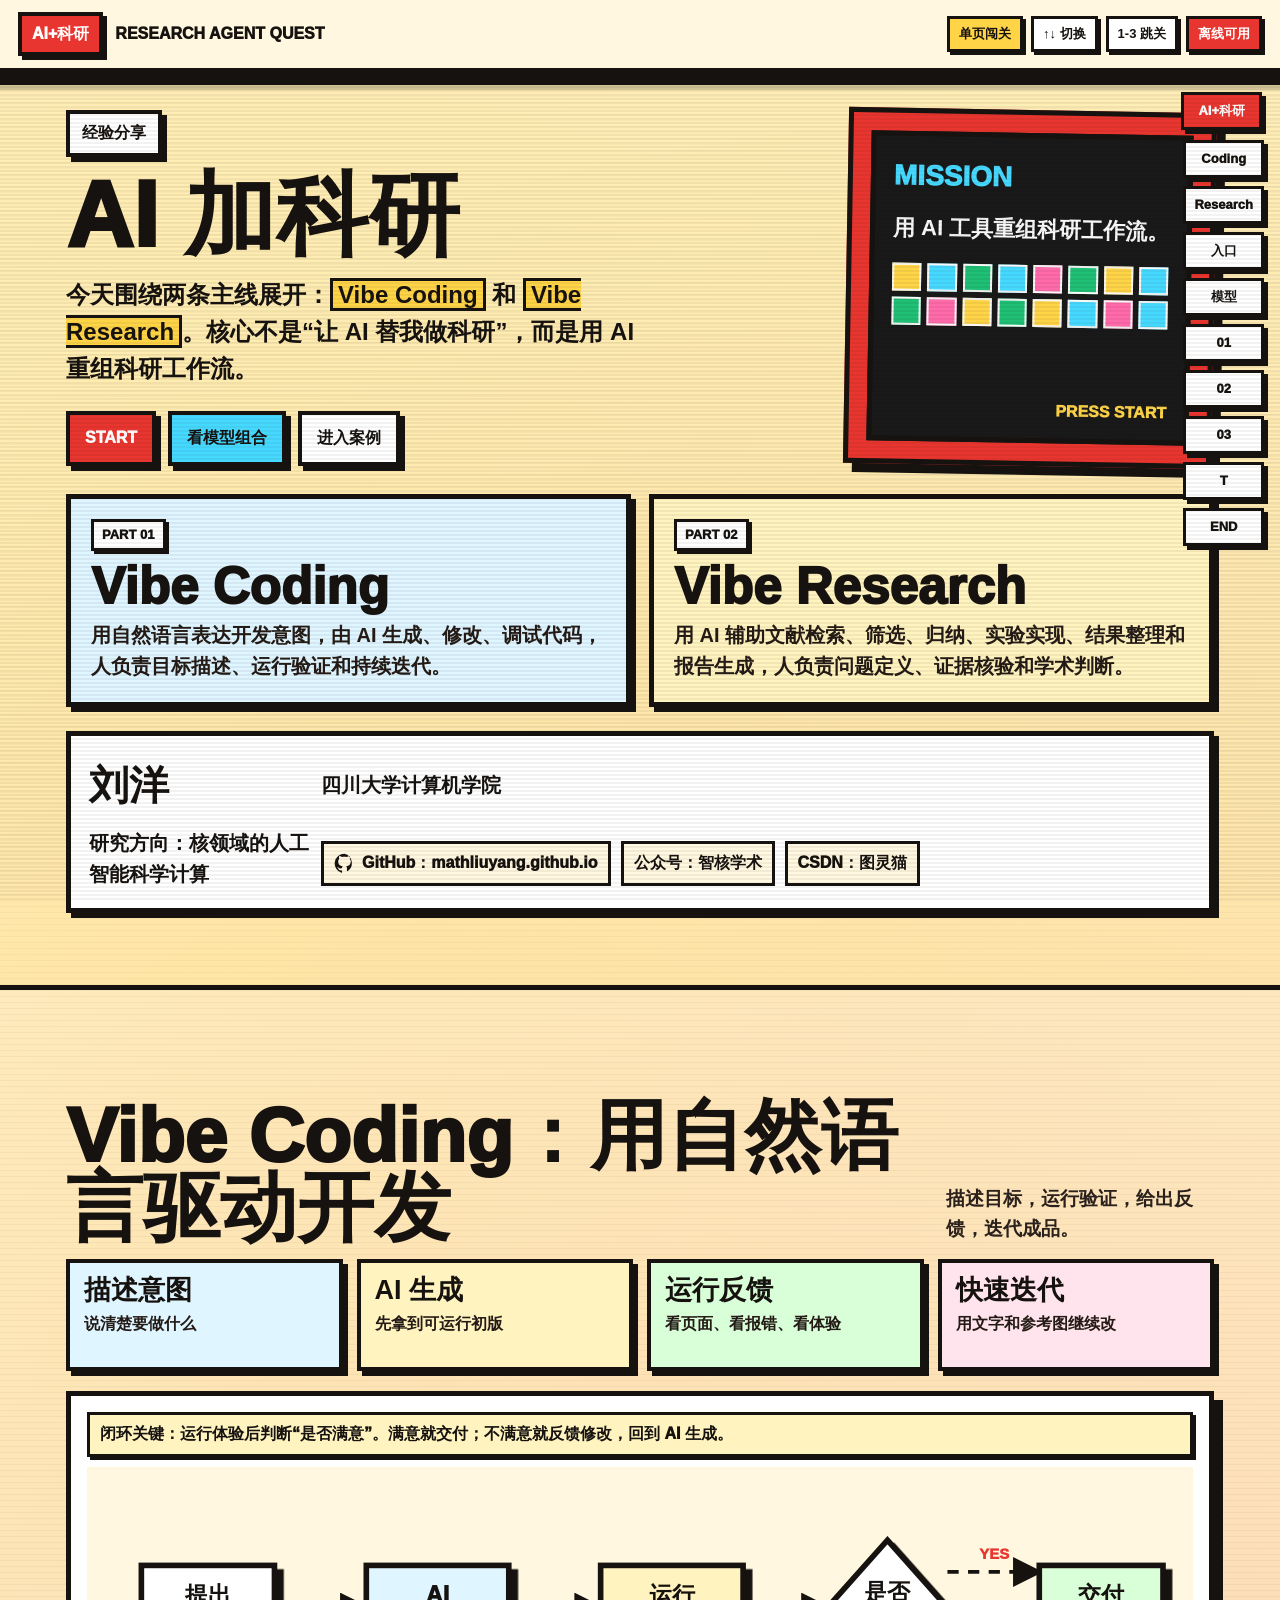
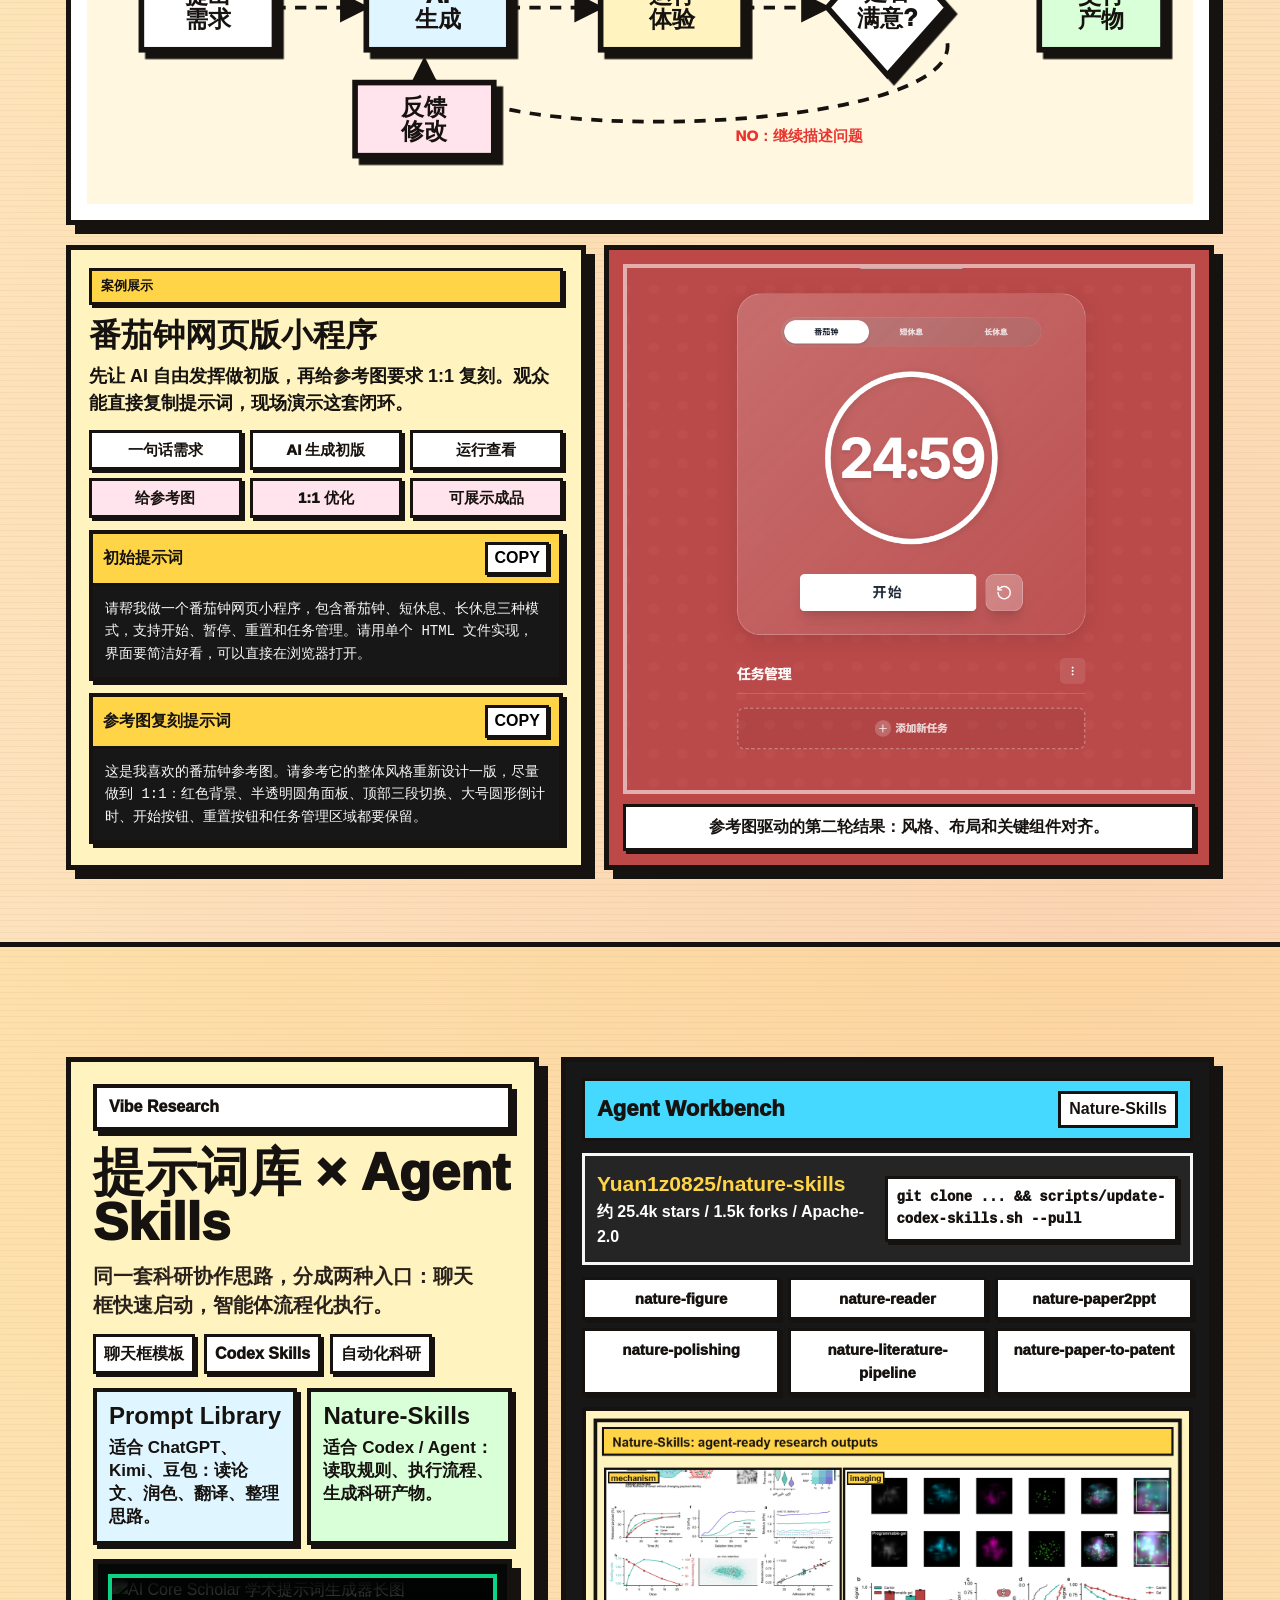
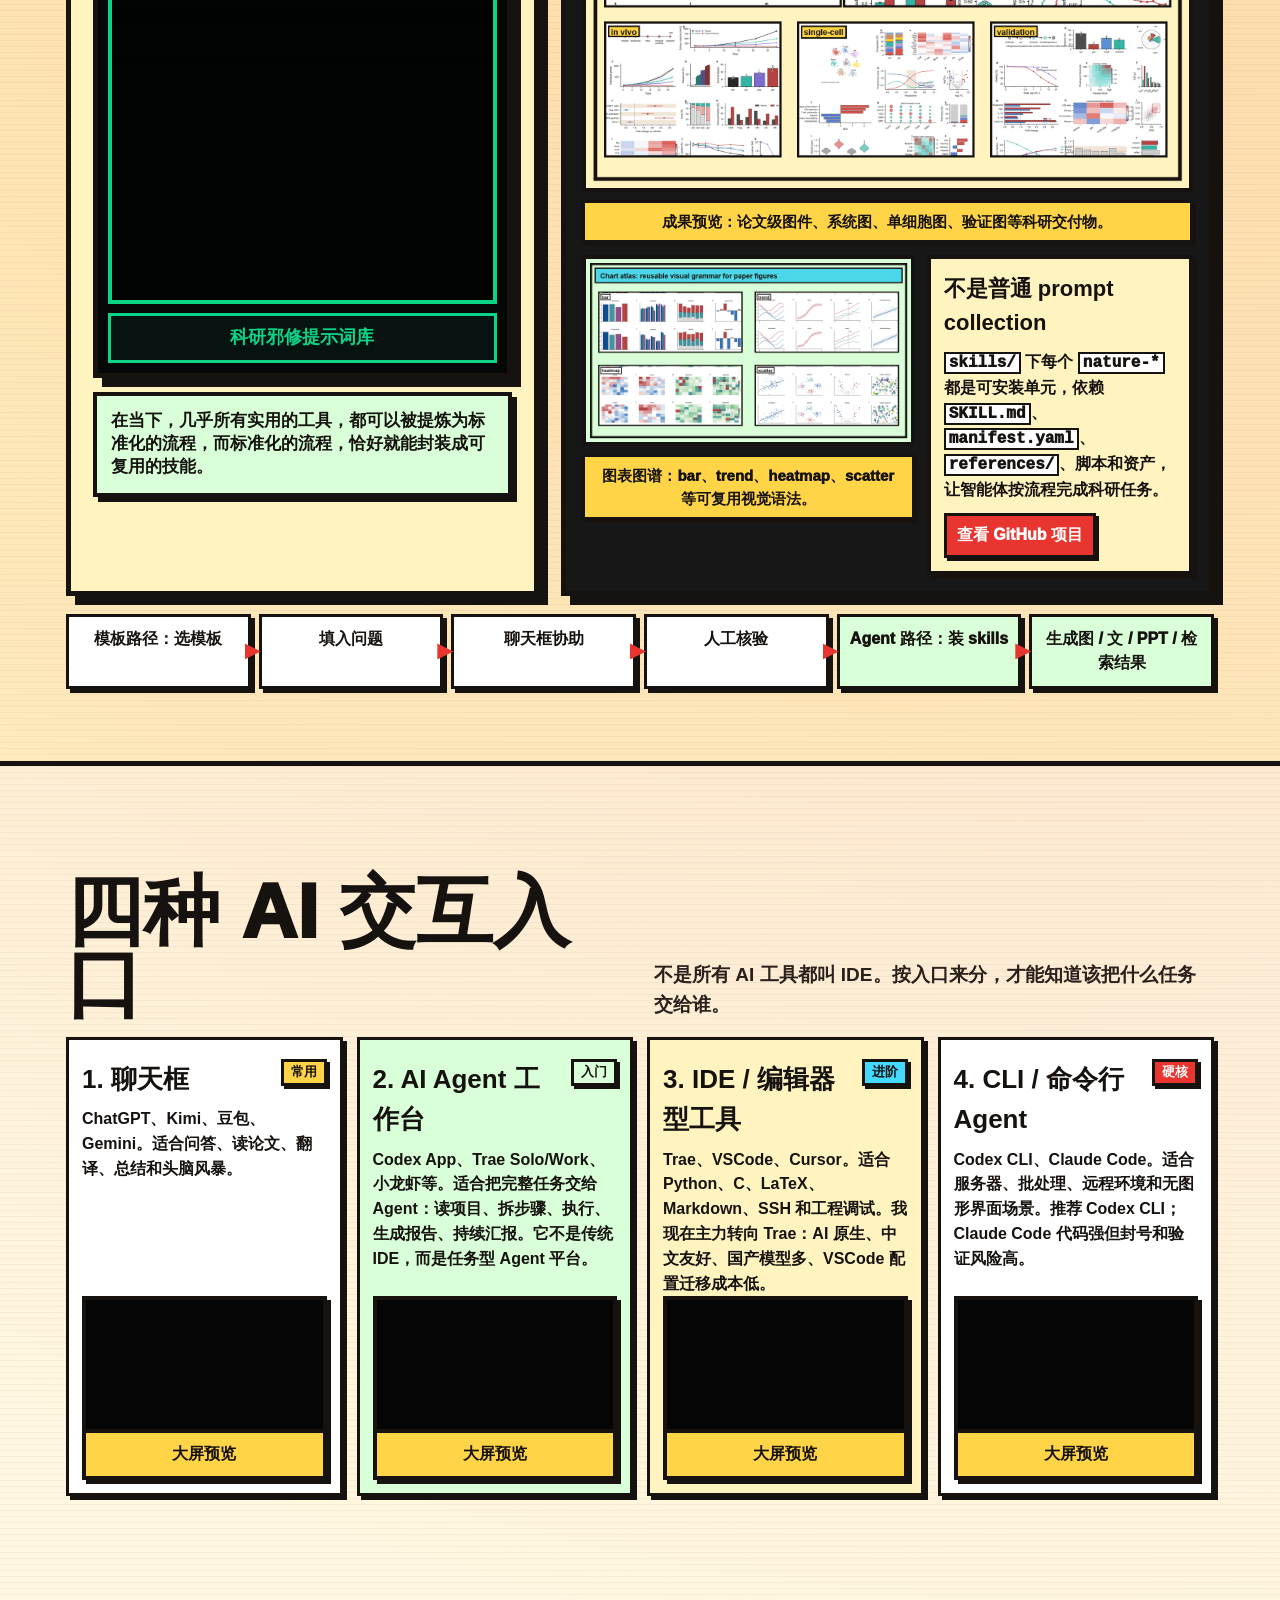
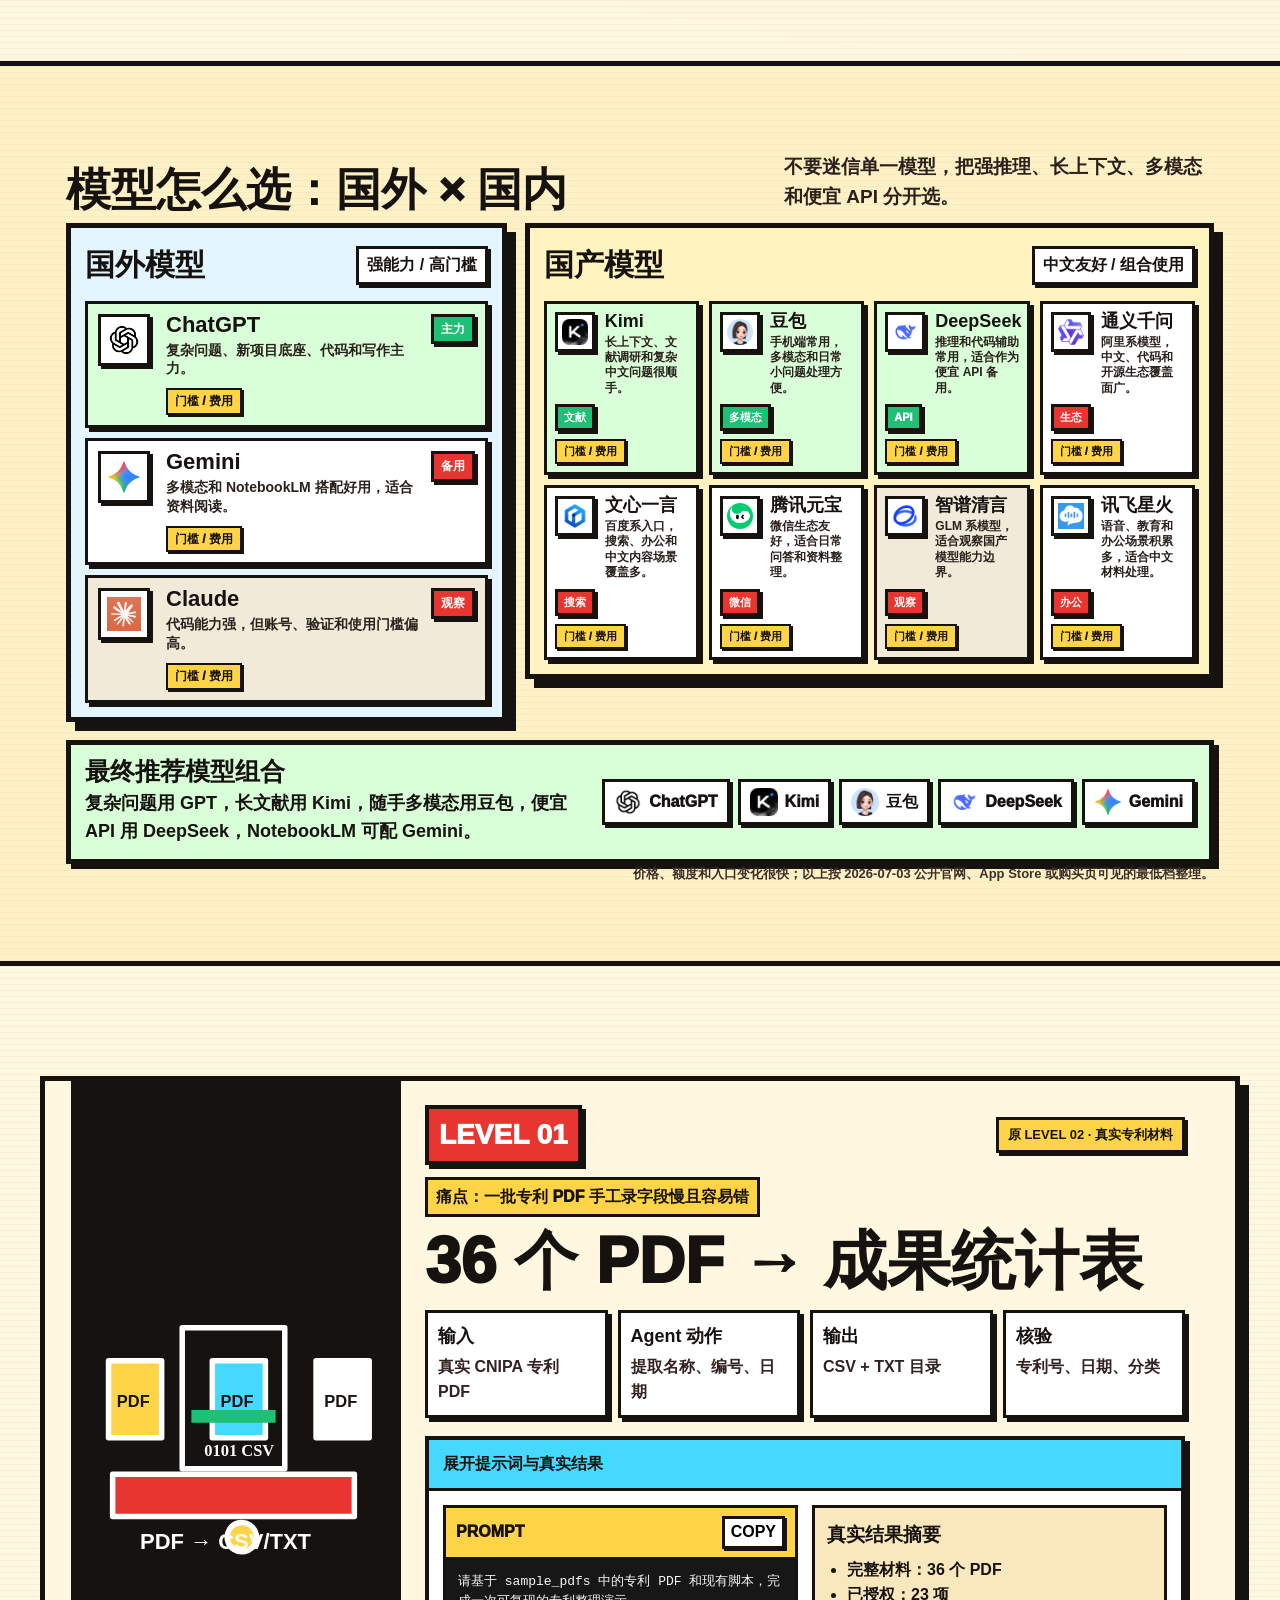
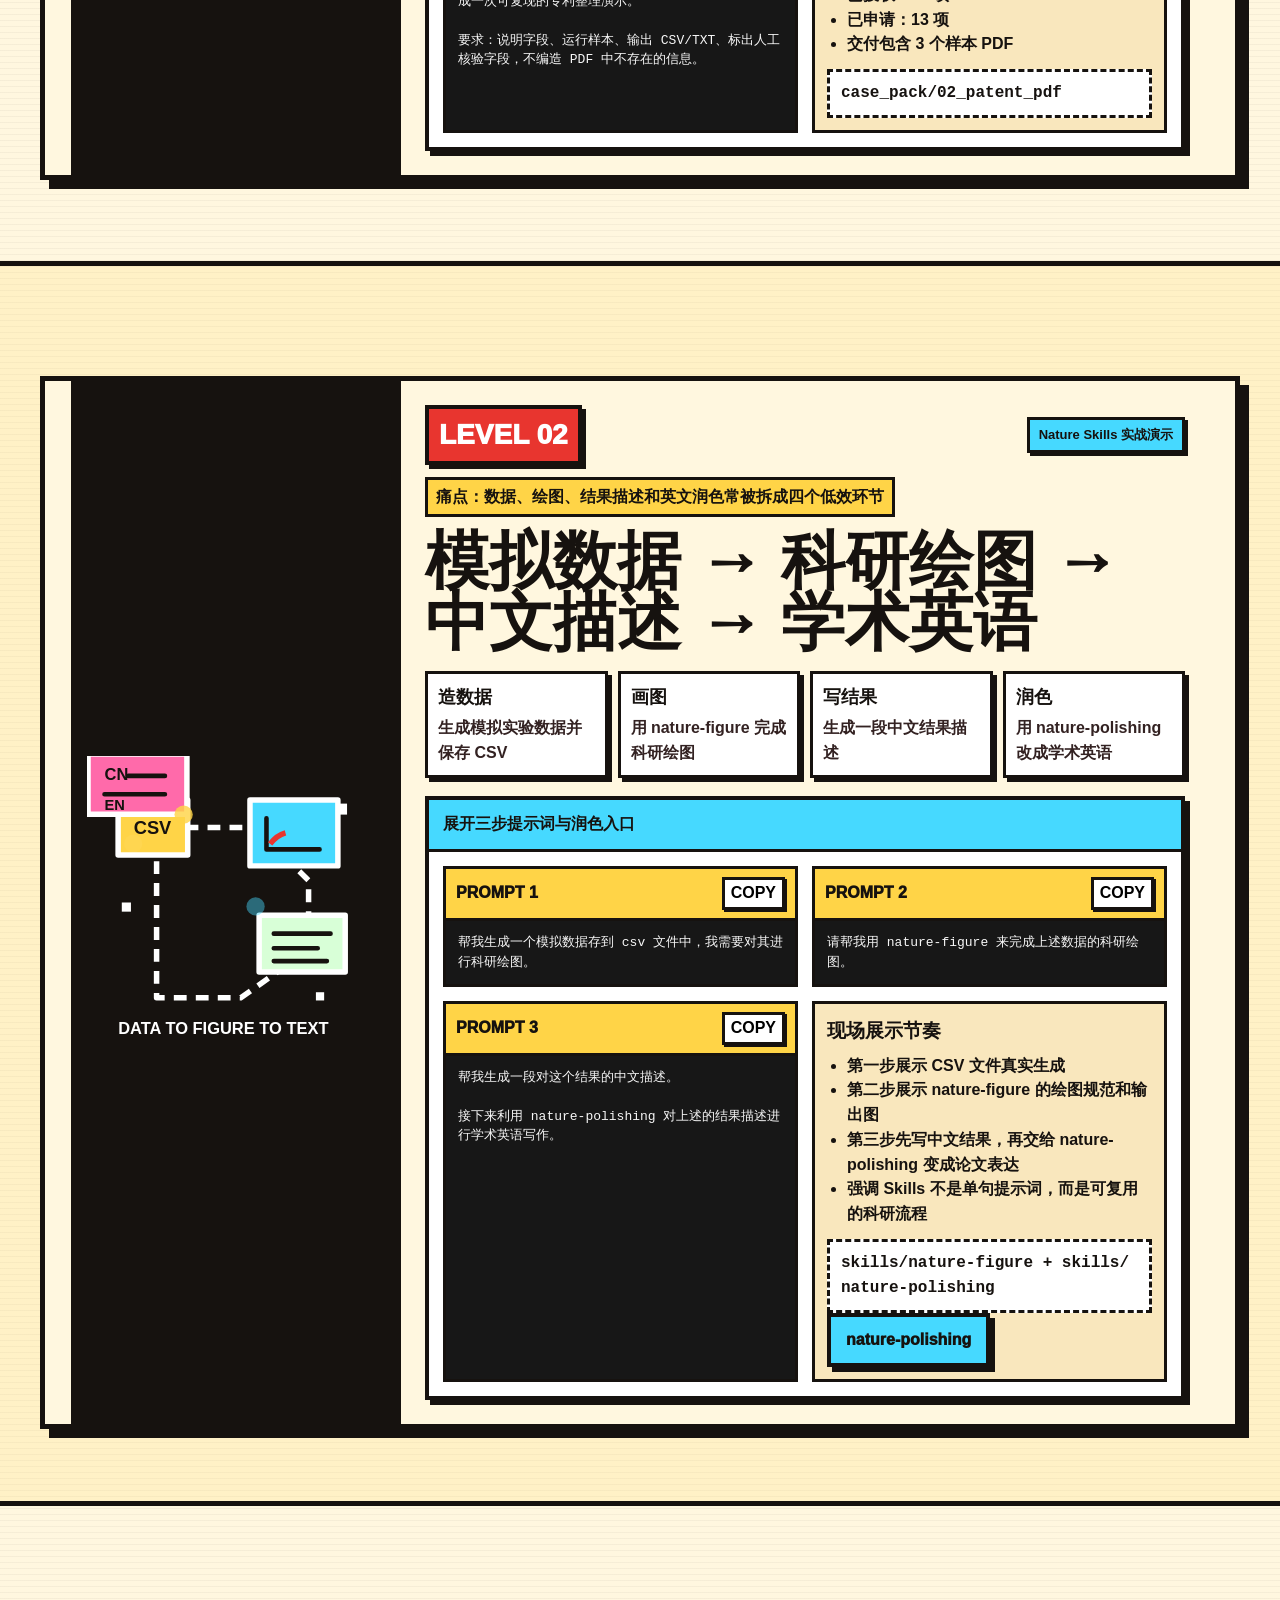
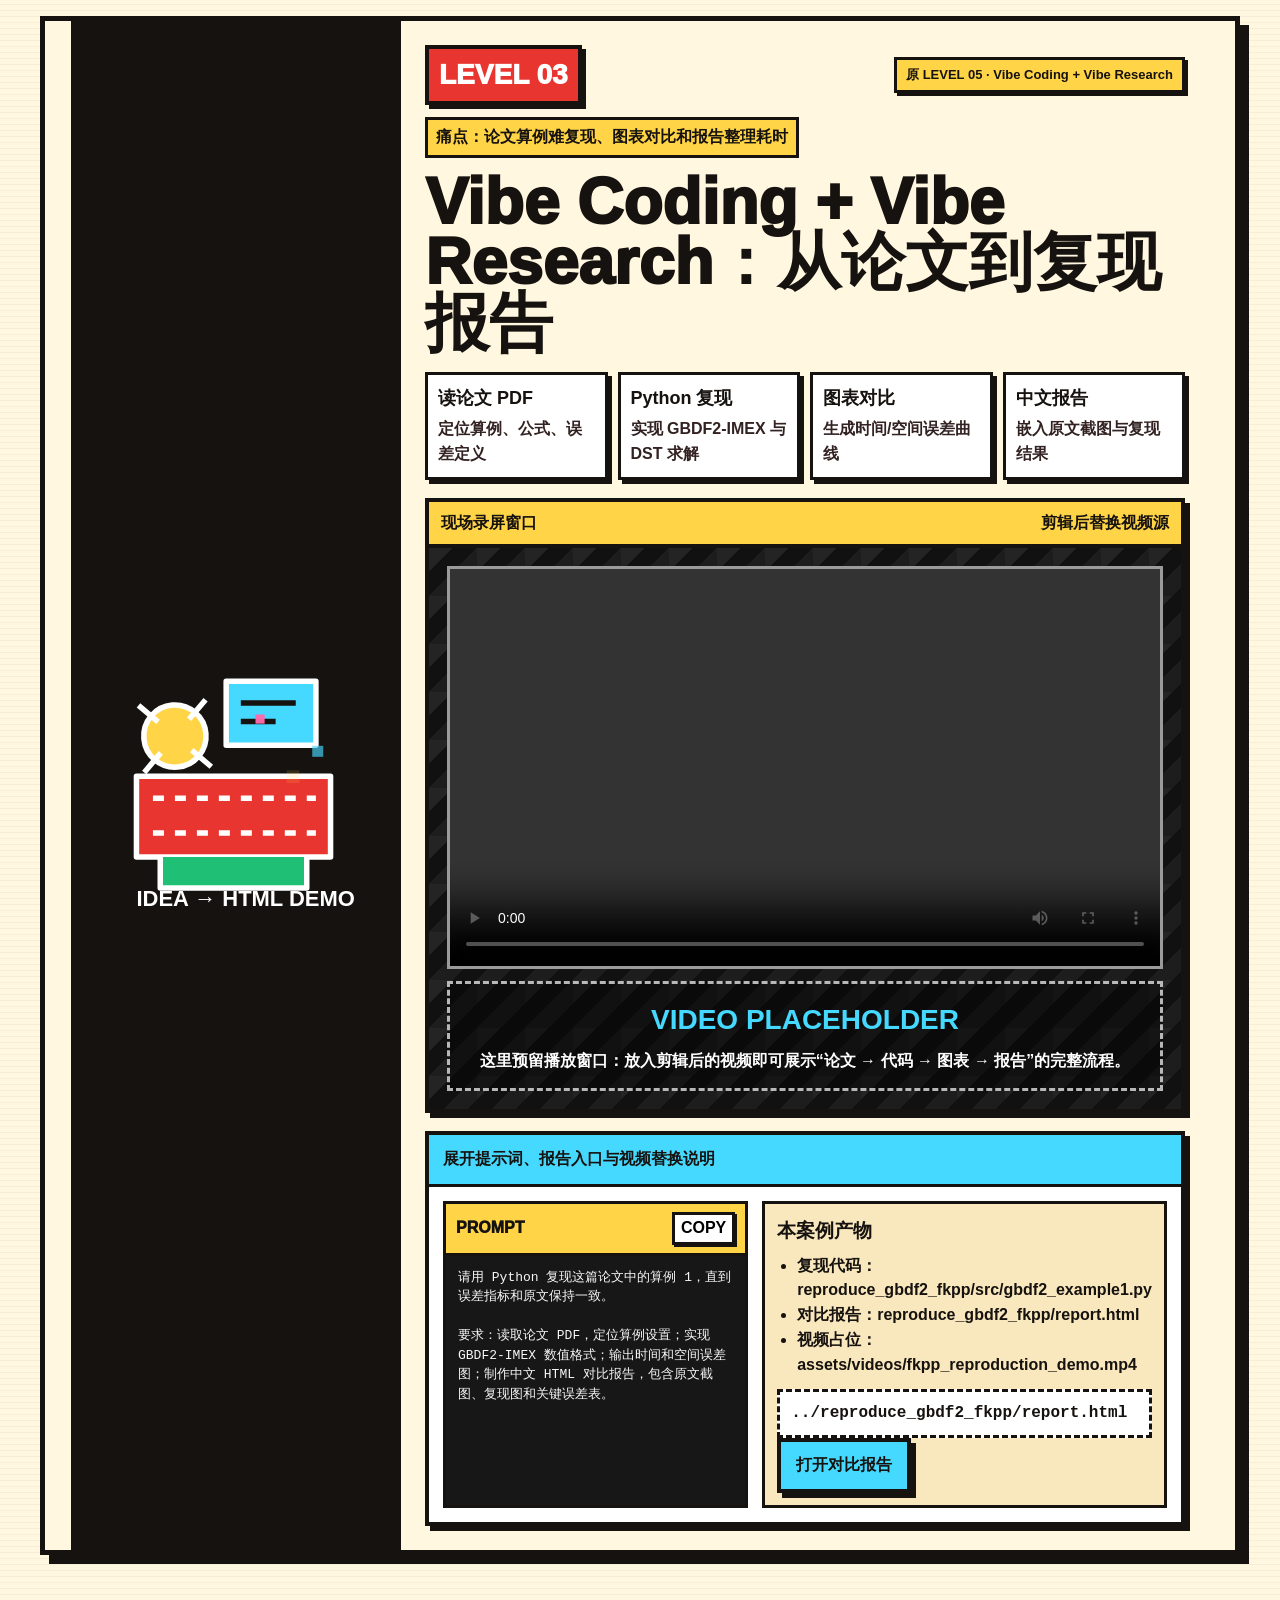
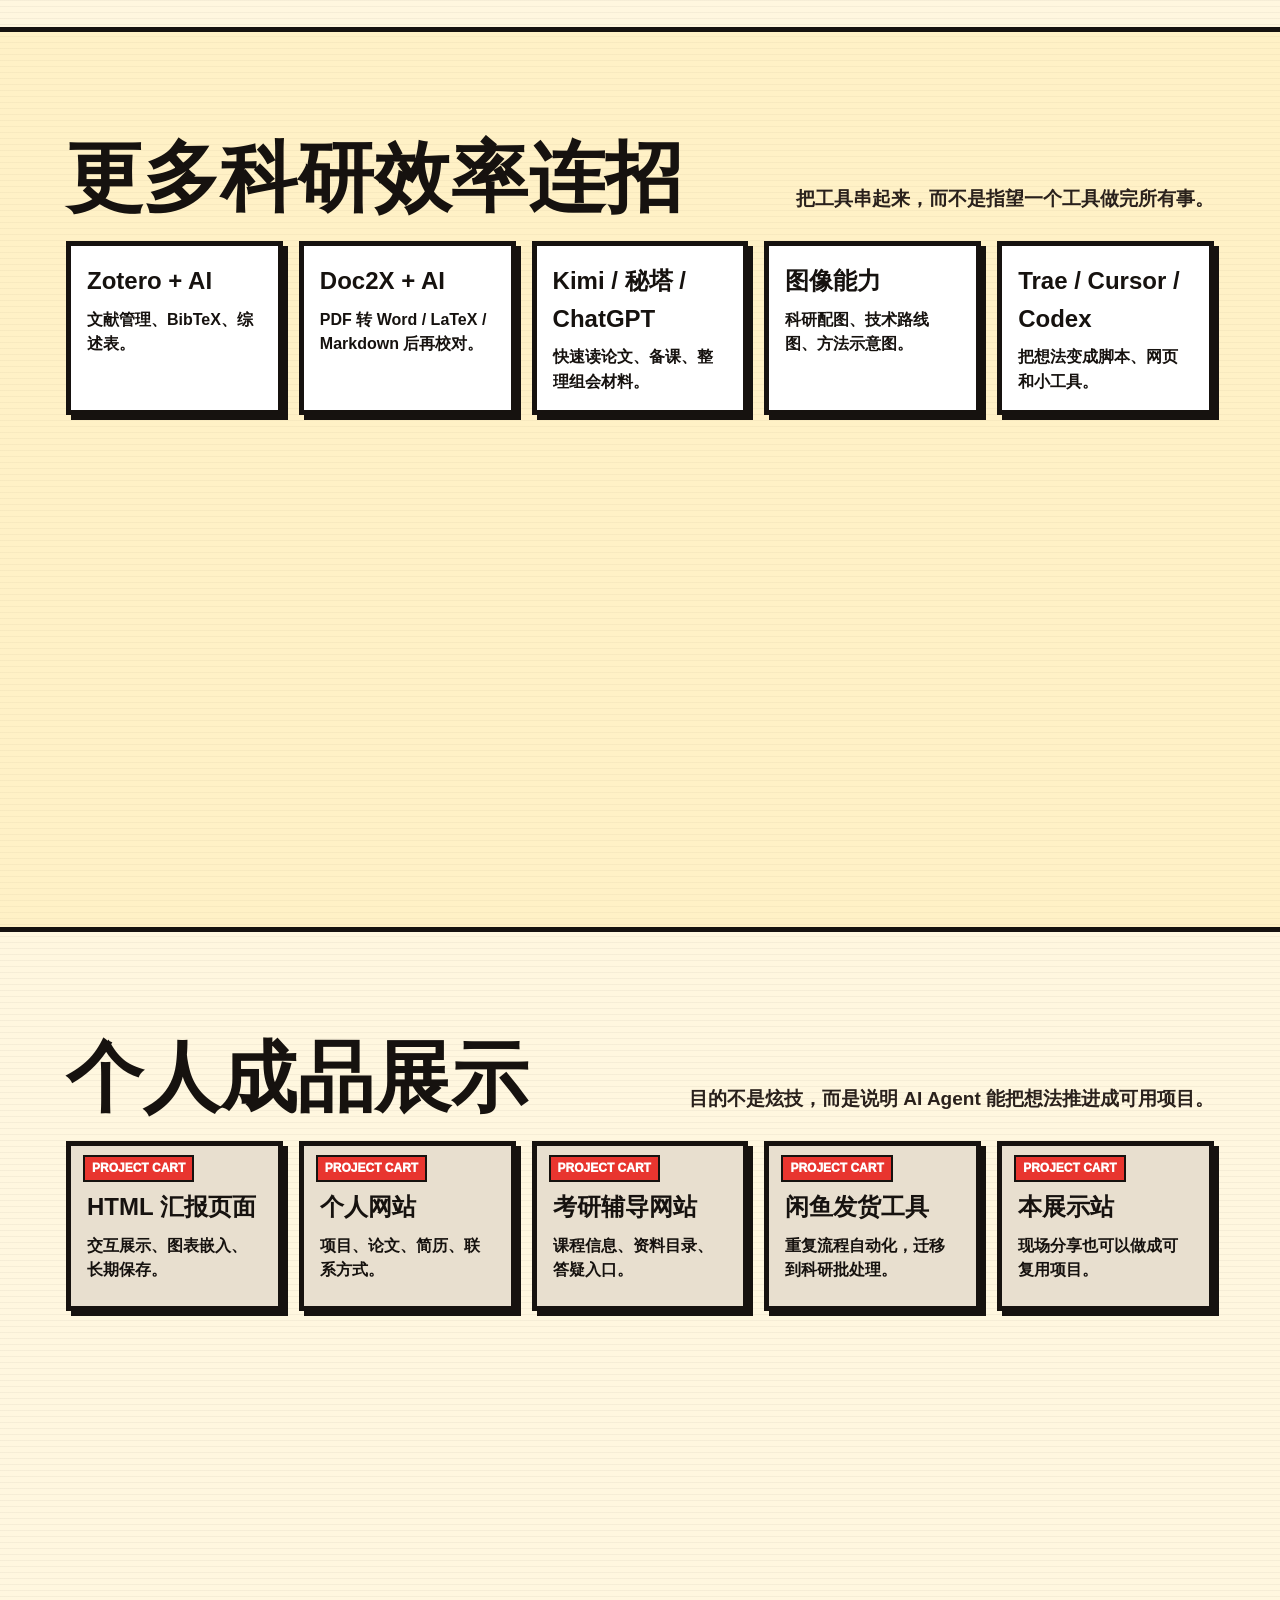
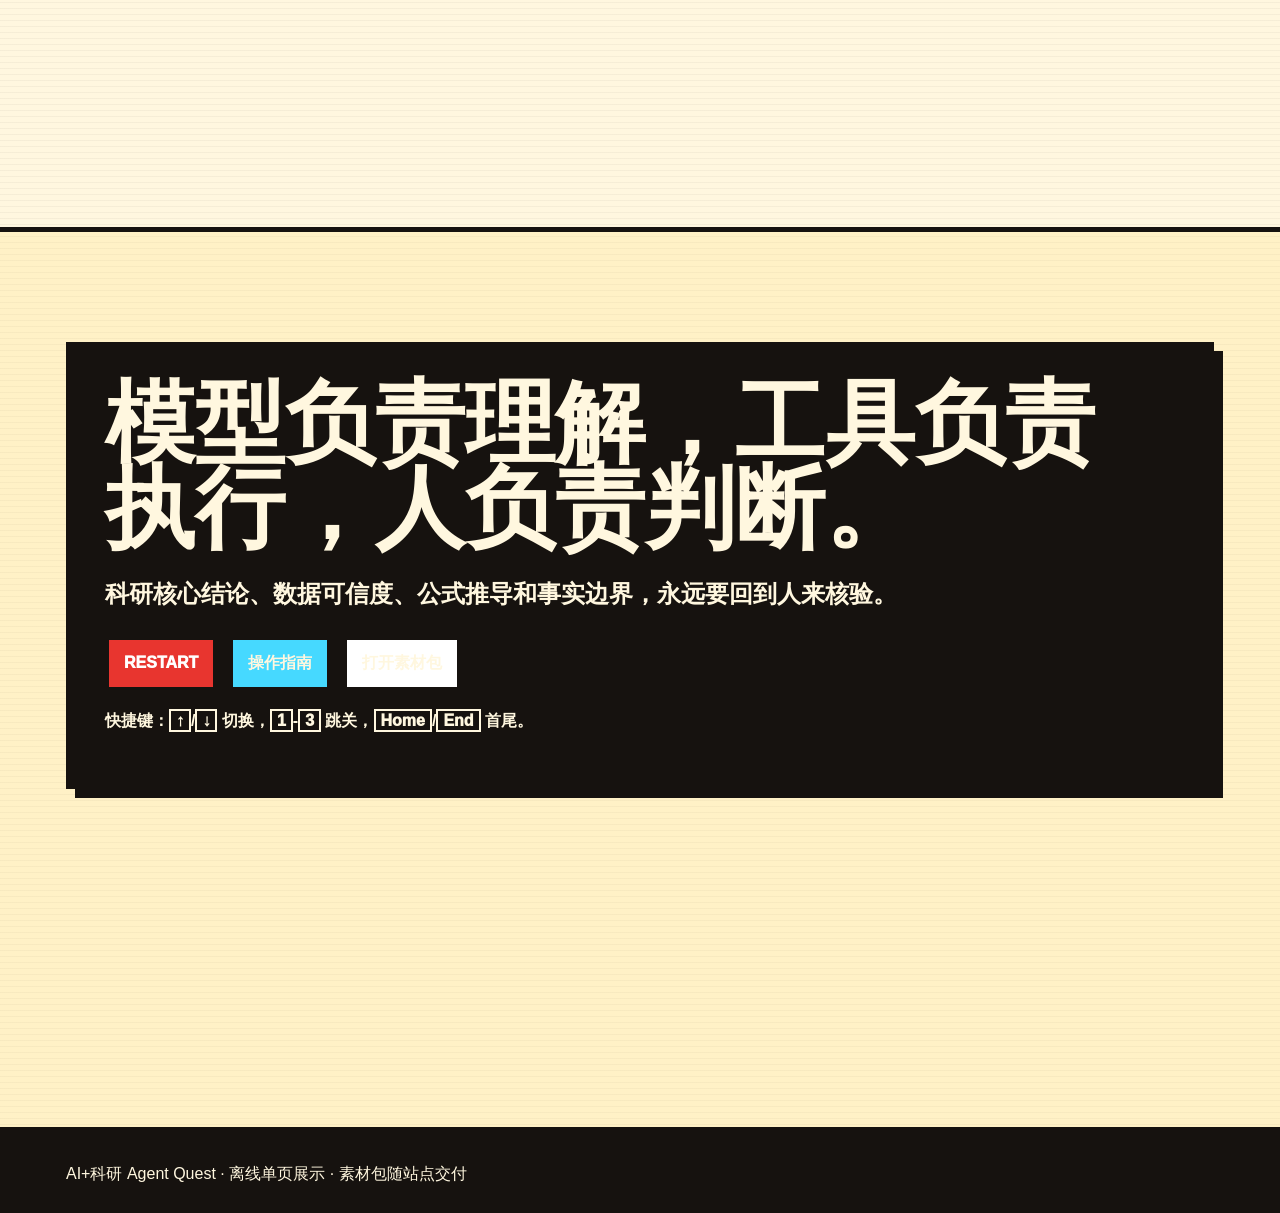
==== commit 52dcced8: "refactor: 重构项目为3个演示案例，更新文档与资源 1. 移除旧的4个案例素材包，保留并调整3个核心演示案例 2. 更新导航栏、快捷键与关卡跳转逻辑，仅保留1-3关跳转 3. 新增Nature" ====
--- a/index.html
+++ b/index.html
@@ -13,7 +13,7 @@
     <div class="status">
       <span class="chip hot">单页闯关</span>
       <span class="chip">↑↓ 切换</span>
-      <span class="chip">1-5 跳关</span>
+      <span class="chip">1-3 跳关</span>
       <span class="chip red">离线可用</span>
     </div>
   </div>
@@ -26,12 +26,9 @@
   <a href="#vibe-research">Research</a>
   <a href="#interaction-modes">入口</a>
   <a href="#models">模型</a>
-  <a href="#recommendation">推荐</a>
   <a href="#level1">01</a>
   <a href="#level2">02</a>
   <a href="#level3">03</a>
-  <a href="#level4">04</a>
-  <a href="#level5">05</a>
   <a href="#tools">T</a>
   <a href="#final">END</a>
 </nav>
@@ -45,7 +42,7 @@
         <p class="subtitle">今天围绕两条主线展开：<b>Vibe Coding</b> 和 <b>Vibe Research</b>。核心不是“让 AI 替我做科研”，而是用 AI 重组科研工作流。</p>
         <div class="hero-actions">
           <a class="btn red" href="#vibe-coding">START</a>
-          <a class="btn blue" href="#recommendation">看工具推荐</a>
+          <a class="btn blue" href="#models">看模型组合</a>
           <a class="btn white" href="#level1">进入案例</a>
         </div>
       </div>
@@ -223,10 +220,10 @@
         <p class="desc">不是所有 AI 工具都叫 IDE。按入口来分，才能知道该把什么任务交给谁。</p>
       </div>
       <div class="interaction-grid">
-        <div class="interaction-card"><h3>1. 聊天框</h3><p>ChatGPT、Kimi、豆包、Gemini。适合问答、读论文、翻译、总结和头脑风暴。</p><div class="demo-card" data-video="assets/videos/chatgpt-demo.mp4" data-title="聊天框：ChatGPT 演示"><video autoplay loop muted playsinline preload="auto" aria-label="ChatGPT 演示视频"><source src="assets/videos/chatgpt-demo.mp4" type="video/mp4"></video><button class="demo-play" type="button">大屏预览</button></div></div>
-        <div class="interaction-card main"><h3>2. IDE / 编辑器型工具</h3><p>Trae、VSCode、Cursor。适合 Python、C、LaTeX、Markdown、SSH 和工程调试。我现在主力转向 Trae：AI 原生、中文友好、国产模型多、VSCode 配置迁移成本低。</p><div class="demo-card" data-video="assets/videos/trae-demo.mp4" data-title="IDE：Trae 演示"><video autoplay loop muted playsinline preload="auto" aria-label="Trae 演示视频"><source src="assets/videos/trae-demo.mp4" type="video/mp4"></video><button class="demo-play" type="button">大屏预览</button></div></div>
-        <div class="interaction-card"><h3>3. CLI / 命令行 Agent</h3><p>Codex CLI、Claude Code。适合服务器、批处理、远程环境和无图形界面场景。推荐 Codex CLI；Claude Code 代码强但封号和验证风险高。</p><div class="demo-card" data-video="assets/videos/codex-cli-demo.mp4" data-title="CLI：Codex CLI 演示"><video autoplay loop muted playsinline preload="auto" aria-label="Codex CLI 演示视频"><source src="assets/videos/codex-cli-demo.mp4" type="video/mp4"></video><button class="demo-play" type="button">大屏预览</button></div></div>
-        <div class="interaction-card agent-card"><h3>4. AI Agent 工作台</h3><p>Codex App、Trae Solo/Work、小龙虾等。适合把完整任务交给 Agent：读项目、拆步骤、执行、生成报告、持续汇报。它不是传统 IDE，而是任务型 Agent 平台。</p><div class="demo-card" data-video="assets/videos/codex-app-demo.mp4" data-title="AI Agent 工作台：Codex App 演示"><video autoplay loop muted playsinline preload="auto" aria-label="Codex App 演示视频"><source src="assets/videos/codex-app-demo.mp4" type="video/mp4"></video><button class="demo-play" type="button">大屏预览</button></div></div>
+        <div class="interaction-card"><div class="card-title-row"><h3>1. 聊天框</h3><span class="mode-tag">常用</span></div><p>ChatGPT、Kimi、豆包、Gemini。适合问答、读论文、翻译、总结和头脑风暴。</p><div class="demo-card" data-video="assets/videos/chatgpt-demo.mp4" data-title="聊天框：ChatGPT 演示"><video autoplay loop muted playsinline preload="auto" aria-label="ChatGPT 演示视频"><source src="assets/videos/chatgpt-demo.mp4" type="video/mp4"></video><button class="demo-play" type="button">大屏预览</button></div></div>
+        <div class="interaction-card agent-card"><div class="card-title-row"><h3>2. AI Agent 工作台</h3><span class="mode-tag entry">入门</span></div><p>Codex App、Trae Solo/Work、小龙虾等。适合把完整任务交给 Agent：读项目、拆步骤、执行、生成报告、持续汇报。它不是传统 IDE，而是任务型 Agent 平台。</p><div class="demo-card" data-video="assets/videos/codex-app-demo.mp4" data-title="AI Agent 工作台：Codex App 演示"><video autoplay loop muted playsinline preload="auto" aria-label="Codex App 演示视频"><source src="assets/videos/codex-app-demo.mp4" type="video/mp4"></video><button class="demo-play" type="button">大屏预览</button></div></div>
+        <div class="interaction-card main"><div class="card-title-row"><h3>3. IDE / 编辑器型工具</h3><span class="mode-tag advanced">进阶</span></div><p>Trae、VSCode、Cursor。适合 Python、C、LaTeX、Markdown、SSH 和工程调试。我现在主力转向 Trae：AI 原生、中文友好、国产模型多、VSCode 配置迁移成本低。</p><div class="demo-card" data-video="assets/videos/trae-demo.mp4" data-title="IDE：Trae 演示"><video autoplay loop muted playsinline preload="auto" aria-label="Trae 演示视频"><source src="assets/videos/trae-demo.mp4" type="video/mp4"></video><button class="demo-play" type="button">大屏预览</button></div></div>
+        <div class="interaction-card"><div class="card-title-row"><h3>4. CLI / 命令行 Agent</h3><span class="mode-tag hardcore">硬核</span></div><p>Codex CLI、Claude Code。适合服务器、批处理、远程环境和无图形界面场景。推荐 Codex CLI；Claude Code 代码强但封号和验证风险高。</p><div class="demo-card" data-video="assets/videos/codex-cli-demo.mp4" data-title="CLI：Codex CLI 演示"><video autoplay loop muted playsinline preload="auto" aria-label="Codex CLI 演示视频"><source src="assets/videos/codex-cli-demo.mp4" type="video/mp4"></video><button class="demo-play" type="button">大屏预览</button></div></div>
       </div>
     </div>
   </section>
@@ -234,96 +231,109 @@
   <section class="screen" id="models" data-section>
     <div class="wrap">
       <div class="section-head compact-head">
-        <h2 class="title">模型怎么选</h2>
-        <p class="desc">不要迷信单一模型，用国产和国外模型组合拳覆盖不同场景。</p>
+        <h2 class="title">模型怎么选：国外 × 国内</h2>
+        <p class="desc">不要迷信单一模型，把强推理、长上下文、多模态和便宜 API 分开选。</p>
       </div>
       <div class="model-split-board">
         <div class="model-column global">
           <div class="column-head"><span>国外模型</span><b>强能力 / 高门槛</b></div>
-          <div class="model-pill main"><h3>ChatGPT</h3><p>主力日常问答与复杂任务，代码、写作、多模态都很强。</p><em>主力</em></div>
-          <div class="model-pill"><h3>Gemini</h3><p>国外替代模型，多模态和 NotebookLM 搭配好用，但改代码有时太有主见。</p><em>替代</em></div>
-          <div class="model-pill muted"><h3>Claude</h3><p>代码能力很强，但封号、人脸验证和官方使用门槛高，所以不主用。</p><em>不主用</em></div>
+          <div class="model-card-grid global-grid">
+            <article class="model-logo-card pick">
+              <img src="assets/logos/chatgpt.png" alt="ChatGPT logo">
+              <div><h3>ChatGPT</h3><p>复杂问题、新项目底座、代码和写作主力。</p></div>
+              <span>主力</span>
+              <details><summary>门槛 / 费用</summary><p>Go 约 8 美元/月起；Plus 约 20 美元/月。国内使用仍主要卡在网络和支付路径。</p></details>
+            </article>
+            <article class="model-logo-card">
+              <img src="assets/logos/gemini.png" alt="Gemini logo">
+              <div><h3>Gemini</h3><p>多模态和 NotebookLM 搭配好用，适合资料阅读。</p></div>
+              <span>备用</span>
+              <details><summary>门槛 / 费用</summary><p>Google AI Plus 约 4.99 美元/月起；AI Pro 约 19.99 美元/月，地区价格会变。</p></details>
+            </article>
+            <article class="model-logo-card soft">
+              <img src="assets/logos/claude.png" alt="Claude logo">
+              <div><h3>Claude</h3><p>代码能力强，但账号、验证和使用门槛偏高。</p></div>
+              <span>观察</span>
+              <details><summary>门槛 / 费用</summary><p>Claude Pro 约 20 美元/月；账号、地区、支付和验证门槛偏高，所以不作为主用。</p></details>
+            </article>
+          </div>
         </div>
         <div class="model-column domestic">
           <div class="column-head"><span>国产模型</span><b>中文友好 / 组合使用</b></div>
-          <div class="model-pill main"><h3>Kimi</h3><p>适合复杂问题、长上下文和文献调研，搜索和代码接口比较顺手。</p><em>文献</em></div>
-          <div class="model-pill"><h3>豆包</h3><p>手机端常用，多模态能力强，适合随手处理图片和日常小问题。</p><em>多模态</em></div>
-          <div class="model-pill"><h3>DeepSeek</h3><p>便宜 API 和代码辅助常用，多模态受限，适合接入工具做备用。</p><em>API</em></div>
-          <div class="model-pill muted"><h3>智谱</h3><p>近期很火，但需要抢购，购买体验不够友好。</p><em>观察</em></div>
-        </div>
-      </div>
-      <div class="combo-strategy">
-        <b>组合拳策略</b>
-        <span>复杂问题用 GPT，长文献用 Kimi，随手多模态用豆包，便宜 API 用 DeepSeek，NotebookLM 可配 Gemini。</span>
-      </div>
-      <div class="screenshot-slot wide-slot">模型订阅价格截图占位</div>
-      <p class="source-note">价格和优惠变化很快，以官网、购买页和现场截图为准。</p>
-    </div>
-  </section>
-
-  <section class="screen" id="recommendation" data-section>
-    <div class="wrap">
-      <div class="section-head compact-head">
-        <h2 class="title">最终推荐：一套够用的 AI 科研组合</h2>
-        <p class="desc">复杂问题用强模型打底座，日常修改用 IDE 和国产模型省额度，API 作为备用弹药。</p>
-      </div>
-      <div class="recommend-ladder">
-        <div class="ladder-step"><span>01</span><h3>主力底座</h3><p>ChatGPT Plus + Codex：复杂问题、新项目底座、强推理任务。</p></div>
-        <div class="ladder-step"><span>02</span><h3>日常执行</h3><p>Trae IDE：科研代码、LaTeX、Markdown、SSH、小修改和日常调试。</p></div>
-        <div class="ladder-step"><span>03</span><h3>复杂任务托管</h3><p>Codex App / Agent 工作台：把完整任务交给 Agent 规划、执行和汇报。</p></div>
-        <div class="ladder-step"><span>04</span><h3>省额度备用</h3><p>硅基流动 API 接入 Trae：Kimi、DeepSeek、豆包等按量使用。</p></div>
-      </div>
-      <div class="budget-strip">
-        <div><b>ChatGPT Plus</b><strong>约 144 元/月</strong><span>$20/月，按 1 USD ≈ 7.2 RMB 估算</span></div>
-        <div class="plus-sign">+</div>
-        <div><b>第三方 API</b><strong>约 20 元/月</strong><span>硅基流动按量充值，作为备用额度</span></div>
-        <div class="equals-sign">=</div>
-        <div><b>推荐月预算</b><strong>约 164 元/月</strong><span>不含网络和一次性手机号成本</span></div>
-      </div>
-      <div class="prereq-list">
-        <div><b>网络环境</b><span>需要稳定科学上网；约 30 元可用一两年，具体现场私下交流。</span></div>
-        <div><b>订阅方式</b><span>建议 Google 邮箱 + Google Play 官方订阅，尽量不要闲鱼直充。</span></div>
-        <div><b>手机号</b><span>giffgaff eSIM 预充约 10 英镑≈90 元，小白卡约 20 元，一次性约 110 元。</span></div>
-        <div><b>长期保号</b><span>每半年发短信约 3 元，年化约 6 元，可长期保留。</span></div>
-      </div>
-      <div class="screenshot-slot wide-slot">Trae / Codex / API 订阅价格截图占位</div>
-      <p class="source-note">资料来源：OpenAI ChatGPT/Codex 定价、Google AI Pro、Claude pricing、Cursor pricing、Trae pricing、SiliconFlow pricing、OpenAI/Gemini Deep Research、IBM Vibe Coding；价格以 2026-07-02 公开页面和现场截图为准。</p>
+          <div class="model-card-grid domestic-grid">
+            <article class="model-logo-card pick">
+              <img src="assets/logos/kimi.png" alt="Kimi logo">
+              <div><h3>Kimi</h3><p>长上下文、文献调研和复杂中文问题很顺手。</p></div>
+              <span>文献</span>
+              <details><summary>门槛 / 费用</summary><p>免费档可用；付费会员 Andante 约 49 元/月起，高频 Agent / Code 再看更高档。</p></details>
+            </article>
+            <article class="model-logo-card pick">
+              <img src="assets/logos/doubao.png" alt="豆包 logo">
+              <div><h3>豆包</h3><p>手机端常用，多模态和日常小问题处理方便。</p></div>
+              <span>多模态</span>
+              <details><summary>门槛 / 费用</summary><p>基础版免费；专业版标准套餐约 68 元/月起，主要面向复杂办公和生产力任务。</p></details>
+            </article>
+            <article class="model-logo-card pick">
+              <img src="assets/logos/deepseek.png" alt="DeepSeek logo">
+              <div><h3>DeepSeek</h3><p>推理和代码辅助常用，适合作为便宜 API 备用。</p></div>
+              <span>API</span>
+              <details><summary>门槛 / 费用</summary><p>聊天端免费；官方 API 按量计费，V4 Flash 约 0.14 美元/百万输入、0.28 美元/百万输出 tokens。</p></details>
+            </article>
+            <article class="model-logo-card">
+              <img src="assets/logos/qwen.png" alt="通义千问 logo">
+              <div><h3>通义千问</h3><p>阿里系模型，中文、代码和开源生态覆盖面广。</p></div>
+              <span>生态</span>
+              <details><summary>门槛 / 费用</summary><p>千问 App 可免费用；阿里云百炼按量或资源包计费，Qwen-Plus 资源包可见约 11.66 元/3 月起。</p></details>
+            </article>
+            <article class="model-logo-card">
+              <img src="assets/logos/ernie.png" alt="文心一言 logo">
+              <div><h3>文心一言</h3><p>百度系入口，搜索、办公和中文内容场景覆盖多。</p></div>
+              <span>搜索</span>
+              <details><summary>门槛 / 费用</summary><p>现已全面免费；历史专业版曾为连续包月约 49.9 元/月、单月 59.9 元。</p></details>
+            </article>
+            <article class="model-logo-card">
+              <img src="assets/logos/yuanbao.png" alt="腾讯元宝 logo">
+              <div><h3>腾讯元宝</h3><p>微信生态友好，适合日常问答和资料整理。</p></div>
+              <span>微信</span>
+              <details><summary>门槛 / 费用</summary><p>目前以免费使用为主；未查到稳定公开 C 端月订阅价，实际以 App 内购买页为准。</p></details>
+            </article>
+            <article class="model-logo-card soft">
+              <img src="assets/logos/zhipu.png" alt="智谱清言 logo">
+              <div><h3>智谱清言</h3><p>GLM 系模型，适合观察国产模型能力边界。</p></div>
+              <span>观察</span>
+              <details><summary>门槛 / 费用</summary><p>App Store 显示连续包月约 19 元/月起；另有月卡、积分包和 SVIP 档。</p></details>
+            </article>
+            <article class="model-logo-card">
+              <img src="assets/logos/spark.png" alt="讯飞星火 logo">
+              <div><h3>讯飞星火</h3><p>语音、教育和办公场景积累多，适合中文材料处理。</p></div>
+              <span>办公</span>
+              <details><summary>门槛 / 费用</summary><p>App Store 显示求职 AI 助手连续包月约 15 元/月；通用会员和 API 另看官方页面。</p></details>
+            </article>
+          </div>
+        </div>
+      </div>
+      <div class="model-recommend-row" aria-label="最终推荐模型组合">
+        <div class="recommend-copy">
+          <b>最终推荐模型组合</b>
+          <span>复杂问题用 GPT，长文献用 Kimi，随手多模态用豆包，便宜 API 用 DeepSeek，NotebookLM 可配 Gemini。</span>
+        </div>
+        <div class="recommend-chip-row">
+          <span><img src="assets/logos/chatgpt.png" alt="">ChatGPT</span>
+          <span><img src="assets/logos/kimi.png" alt="">Kimi</span>
+          <span><img src="assets/logos/doubao.png" alt="">豆包</span>
+          <span><img src="assets/logos/deepseek.png" alt="">DeepSeek</span>
+          <span><img src="assets/logos/gemini.png" alt="">Gemini</span>
+        </div>
+      </div>
+      <p class="source-note">价格、额度和入口变化很快；以上按 2026-07-03 公开官网、App Store 或购买页可见的最低档整理。</p>
     </div>
   </section>
 
   <section class="screen" id="level1" data-section>
-    <div class="wrap level-card">
-      <div class="level-art"><img src="assets/svg/agent-battle.svg" alt="代码调试机器人动画"></div>
-      <div class="level-content">
-        <div class="level-top"><span class="level-no">LEVEL 01</span><span class="chip blue">代码修改与自动调试</span></div>
-        <span class="pain">痛点：报错来回复制，项目上下文丢失</span>
-        <h2 class="level-title">从“贴报错”到“进项目修”</h2>
-        <div class="flow">
-          <div class="step"><b>输入</b><span>Python 项目 + CSV + 报错</span></div>
-          <div class="step"><b>Agent 动作</b><span>读目录、找入口、改脚本</span></div>
-          <div class="step"><b>输出</b><span>summary.csv + trend.txt</span></div>
-          <div class="step"><b>核验</b><span>公式、字段、结果可复现</span></div>
-        </div>
-        <details class="details">
-          <summary>展开提示词与素材入口</summary>
-          <div class="detail-grid">
-            <div class="prompt"><div class="prompt-head"><span>PROMPT</span><button class="copy" data-copy="p1">COPY</button></div><pre id="p1">请先阅读当前 Python 项目，不要立刻修改。
-
-目标：修复实验数据汇总脚本，让它能读取 data/experiment_log.csv，输出 results/summary.csv 和 results/trend.txt。
-
-请先告诉我项目结构、入口文件、当前 bug、最小修改方案和运行验证命令。确认后再改文件。</pre></div>
-            <div class="verify"><h4>人工核验点</h4><ul><li>loss/time_s 是否按数值处理</li><li>results 目录是否自动创建</li><li>输出是否和 expected 对得上</li></ul><div class="path">case_pack/01_code_debug</div></div>
-          </div>
-        </details>
-      </div>
-    </div>
-  </section>
-
-  <section class="screen" id="level2" data-section>
     <div class="wrap level-card">
       <div class="level-art"><img src="assets/svg/pdf-belt.svg" alt="PDF 传送带动画"></div>
       <div class="level-content">
-        <div class="level-top"><span class="level-no">LEVEL 02</span><span class="chip hot">真实专利材料</span></div>
+        <div class="level-top"><span class="level-no">LEVEL 01</span><span class="chip hot">原 LEVEL 02 · 真实专利材料</span></div>
         <span class="pain">痛点：一批专利 PDF 手工录字段慢且容易错</span>
         <h2 class="level-title">36 个 PDF → 成果统计表</h2>
         <div class="flow">
@@ -335,7 +345,7 @@
         <details class="details" open>
           <summary>展开提示词与真实结果</summary>
           <div class="detail-grid">
-            <div class="prompt"><div class="prompt-head"><span>PROMPT</span><button class="copy" data-copy="p2">COPY</button></div><pre id="p2">请基于 sample_pdfs 中的专利 PDF 和现有脚本，完成一次可复现的专利整理演示。
+            <div class="prompt"><div class="prompt-head"><span>PROMPT</span><button class="copy" data-copy="p1">COPY</button></div><pre id="p1">请基于 sample_pdfs 中的专利 PDF 和现有脚本，完成一次可复现的专利整理演示。
 
 要求：说明字段、运行样本、输出 CSV/TXT、标出人工核验字段，不编造 PDF 中不存在的信息。</pre></div>
             <div class="verify"><h4>真实结果摘要</h4><ul><li>完整材料：36 个 PDF</li><li>已授权：23 项</li><li>已申请：13 项</li><li>交付包含 3 个样本 PDF</li></ul><div class="path">case_pack/02_patent_pdf</div></div>
@@ -345,63 +355,39 @@
     </div>
   </section>
 
+  <section class="screen" id="level2" data-section>
+    <div class="wrap level-card">
+      <div class="level-art"><img src="assets/svg/nature-skill-loop.svg" alt="Nature skills 科研图文工作流动画"></div>
+      <div class="level-content">
+        <div class="level-top"><span class="level-no">LEVEL 02</span><span class="chip blue">Nature Skills 实战演示</span></div>
+        <span class="pain">痛点：数据、绘图、结果描述和英文润色常被拆成四个低效环节</span>
+        <h2 class="level-title">模拟数据 → 科研绘图 → 中文描述 → 学术英语</h2>
+        <div class="flow">
+          <div class="step"><b>造数据</b><span>生成模拟实验数据并保存 CSV</span></div>
+          <div class="step"><b>画图</b><span>用 nature-figure 完成科研绘图</span></div>
+          <div class="step"><b>写结果</b><span>生成一段中文结果描述</span></div>
+          <div class="step"><b>润色</b><span>用 nature-polishing 改成学术英语</span></div>
+        </div>
+        <details class="details" open>
+          <summary>展开三步提示词与润色入口</summary>
+          <div class="detail-grid">
+            <div class="prompt"><div class="prompt-head"><span>PROMPT 1</span><button class="copy" data-copy="p2a">COPY</button></div><pre id="p2a">帮我生成一个模拟数据存到 csv 文件中，我需要对其进行科研绘图。</pre></div>
+            <div class="prompt"><div class="prompt-head"><span>PROMPT 2</span><button class="copy" data-copy="p2b">COPY</button></div><pre id="p2b">请帮我用 nature-figure 来完成上述数据的科研绘图。</pre></div>
+            <div class="prompt"><div class="prompt-head"><span>PROMPT 3</span><button class="copy" data-copy="p2c">COPY</button></div><pre id="p2c">帮我生成一段对这个结果的中文描述。
+
+接下来利用 nature-polishing 对上述的结果描述进行学术英语写作。</pre></div>
+            <div class="verify"><h4>现场展示节奏</h4><ul><li>第一步展示 CSV 文件真实生成</li><li>第二步展示 nature-figure 的绘图规范和输出图</li><li>第三步先写中文结果，再交给 nature-polishing 变成论文表达</li><li>强调 Skills 不是单句提示词，而是可复用的科研流程</li></ul><div class="path">skills/nature-figure + skills/nature-polishing</div><a class="btn blue" href="https://github.com/Yuan1z0825/nature-skills/blob/main/skills/nature-polishing/README.md" target="_blank" rel="noopener">nature-polishing</a></div>
+          </div>
+        </details>
+      </div>
+    </div>
+  </section>
+
   <section class="screen" id="level3" data-section>
-    <div class="wrap level-card">
-      <div class="level-art"><img src="assets/svg/latex-lock.svg" alt="LaTeX 结构锁动画"></div>
-      <div class="level-content">
-        <div class="level-top"><span class="level-no">LEVEL 03</span><span class="chip">LaTeX 论文翻译</span></div>
-        <span class="pain">痛点：翻译会把公式、引用和标签弄乱</span>
-        <h2 class="level-title">翻译文字，锁住结构</h2>
-        <div class="flow">
-          <div class="step"><b>输入</b><span>中文 tex + 术语表</span></div>
-          <div class="step"><b>Agent 动作</b><span>分段翻译，保护命令</span></div>
-          <div class="step"><b>输出</b><span>英文 tex + 检查清单</span></div>
-          <div class="step"><b>核验</b><span>术语、公式、引用未丢</span></div>
-        </div>
-        <details class="details">
-          <summary>展开提示词与结构保护对象</summary>
-          <div class="detail-grid">
-            <div class="prompt"><div class="prompt-head"><span>PROMPT</span><button class="copy" data-copy="p3">COPY</button></div><pre id="p3">请把 draft_cn.tex 翻译为英文学术论文表达。
-
-硬性约束：不修改任何 LaTeX 命令、label、ref、cite、公式和图表环境；只翻译自然语言；统一 glossary.md 中的术语。</pre></div>
-            <div class="verify"><h4>结构保护</h4><ul><li>equation / label / ref</li><li>cite / figure / table</li><li>bibliography 和术语表</li></ul><div class="path">case_pack/03_latex_translation</div></div>
-          </div>
-        </details>
-      </div>
-    </div>
-  </section>
-
-  <section class="screen" id="level4" data-section>
-    <div class="wrap level-card">
-      <div class="level-art"><img src="assets/svg/plot-scan.svg" alt="论文图曲线扫描动画"></div>
-      <div class="level-content">
-        <div class="level-top"><span class="level-no">LEVEL 04</span><span class="chip blue">论文图复现</span></div>
-        <span class="pain">痛点：数据有了，但图不像论文图</span>
-        <h2 class="level-title">把“好看”拆成绘图参数</h2>
-        <div class="flow">
-          <div class="step"><b>输入</b><span>参考风格 + CSV</span></div>
-          <div class="step"><b>Agent 动作</b><span>分析配色、线型、字体</span></div>
-          <div class="step"><b>输出</b><span>PNG + PDF + 脚本</span></div>
-          <div class="step"><b>核验</b><span>坐标、单位、图例</span></div>
-        </div>
-        <details class="details">
-          <summary>展开提示词与图件输出</summary>
-          <div class="detail-grid">
-            <div class="prompt"><div class="prompt-head"><span>PROMPT</span><button class="copy" data-copy="p4">COPY</button></div><pre id="p4">请根据 data/solver_convergence.csv 生成论文风格 Matplotlib 图。
-
-要求：高对比配色、粗线条、清晰 marker、右上角图例；输出 PNG 和 PDF；代码参数集中，方便替换数据。</pre></div>
-            <div class="verify"><h4>输出文件</h4><ul><li>outputs/paper_style_plot.png</li><li>outputs/paper_style_plot.pdf</li><li>plot_paper_style.py</li></ul><div class="path">case_pack/04_plot_style</div></div>
-          </div>
-        </details>
-      </div>
-    </div>
-  </section>
-
-  <section class="screen" id="level5" data-section>
     <div class="wrap level-card">
       <div class="level-art"><img src="assets/svg/web-factory.svg" alt="论文复现报告工厂动画"></div>
       <div class="level-content">
-        <div class="level-top"><span class="level-no">LEVEL 05</span><span class="chip hot">Vibe Coding + Vibe Research</span></div>
+        <div class="level-top"><span class="level-no">LEVEL 03</span><span class="chip hot">原 LEVEL 05 · Vibe Coding + Vibe Research</span></div>
         <span class="pain">痛点：论文算例难复现、图表对比和报告整理耗时</span>
         <h2 class="level-title">Vibe Coding + Vibe Research：从论文到复现报告</h2>
         <div class="flow">
@@ -425,7 +411,7 @@
         <details class="details" open>
           <summary>展开提示词、报告入口与视频替换说明</summary>
           <div class="detail-grid">
-            <div class="prompt"><div class="prompt-head"><span>PROMPT</span><button class="copy" data-copy="p5">COPY</button></div><pre id="p5">请用 Python 复现这篇论文中的算例 1，直到误差指标和原文保持一致。
+            <div class="prompt"><div class="prompt-head"><span>PROMPT</span><button class="copy" data-copy="p3">COPY</button></div><pre id="p3">请用 Python 复现这篇论文中的算例 1，直到误差指标和原文保持一致。
 
 要求：读取论文 PDF，定位算例设置；实现 GBDF2-IMEX 数值格式；输出时间和空间误差图；制作中文 HTML 对比报告，包含原文截图、复现图和关键误差表。</pre></div>
             <div class="verify"><h4>本案例产物</h4><ul><li>复现代码：reproduce_gbdf2_fkpp/src/gbdf2_example1.py</li><li>对比报告：reproduce_gbdf2_fkpp/report.html</li><li>视频占位：assets/videos/fkpp_reproduction_demo.mp4</li></ul><div class="path">../reproduce_gbdf2_fkpp/report.html</div><a class="btn blue" href="../reproduce_gbdf2_fkpp/report.html">打开对比报告</a></div>
@@ -467,7 +453,7 @@
         <h2>模型负责理解，工具负责执行，人负责判断。</h2>
         <p>科研核心结论、数据可信度、公式推导和事实边界，永远要回到人来核验。</p>
         <div class="actions"><a class="btn red" href="#start">RESTART</a><a class="btn blue" href="docs/operation_guide.md">操作指南</a><a class="btn white" href="case_pack/">打开素材包</a></div>
-        <p style="font-size:16px;margin-top:18px">快捷键：<span class="kbd">↑</span>/<span class="kbd">↓</span> 切换，<span class="kbd">1</span>-<span class="kbd">5</span> 跳关，<span class="kbd">Home</span>/<span class="kbd">End</span> 首尾。</p>
+        <p style="font-size:16px;margin-top:18px">快捷键：<span class="kbd">↑</span>/<span class="kbd">↓</span> 切换，<span class="kbd">1</span>-<span class="kbd">3</span> 跳关，<span class="kbd">Home</span>/<span class="kbd">End</span> 首尾。</p>
       </div>
     </div>
   </section>
--- a/assets/css/arcade.css
+++ b/assets/css/arcade.css
@@ -104,6 +104,10 @@
 .section-head.compact-head{margin-bottom:16px}
 #choice .title{font-size:clamp(42px,5vw,62px)}
 #choice .desc{max-width:520px}
+#models{padding-top:86px;padding-bottom:24px}
+#models .section-head{align-items:flex-end;margin-bottom:12px}
+#models .title{font-size:clamp(38px,3.5vw,48px);max-width:820px}
+#models .desc{max-width:430px}
 .title{font-size:clamp(42px,6vw,78px);line-height:.93;margin:0;font-weight:1000}
 .desc{font-size:19px;font-weight:850;max-width:560px;margin:0;color:#2a211c}
 .versus{display:grid;grid-template-columns:1fr 120px 1fr;gap:18px;align-items:stretch}
@@ -190,6 +194,13 @@
 .prompt-scroll-mini{padding:10px}.prompt-scroll-mini .scroll-frame{height:330px}.prompt-scroll-mini .scroll-caption{margin-top:9px;padding:8px}.prompt-scroll-mini .scroll-caption a{font-size:18px}
 .research-pipeline{display:grid;grid-template-columns:repeat(6,1fr);gap:8px;margin-top:18px}.research-pipeline span{position:relative;border:3px solid var(--ink);background:white;box-shadow:4px 4px 0 var(--ink);padding:10px;text-align:center;font-weight:1000}.research-pipeline span:nth-child(n+5){background:#d8ffd7}.research-pipeline span:not(:last-child):after{content:"";position:absolute;right:-13px;top:50%;width:16px;height:16px;background:var(--red);clip-path:polygon(0 0,100% 50%,0 100%);transform:translateY(-50%);z-index:2}
 .interaction-grid{display:grid;grid-template-columns:repeat(4,1fr);gap:14px;margin-top:18px}.interaction-card{display:flex;flex-direction:column}.interaction-card.main{background:#fff3bf}.interaction-card.agent-card{background:#d8ffd7}.interaction-card .screenshot-slot{margin-top:12px;min-height:150px}
+.card-title-row{display:flex;align-items:flex-start;justify-content:space-between;gap:8px}
+.card-title-row h3{flex:1;min-width:0}
+.mode-tag{
+  flex:0 0 auto;border:3px solid var(--ink);background:var(--yellow);box-shadow:3px 3px 0 var(--ink);
+  padding:3px 7px;font-size:13px;font-weight:1000;line-height:1.15;margin-top:6px;white-space:nowrap;
+}
+.mode-tag.entry{background:#d8ffd7}.mode-tag.advanced{background:var(--cyan)}.mode-tag.hardcore{background:var(--red);color:white}
 .demo-card{
   margin-top:auto;border:4px solid var(--ink);background:#111;color:white;box-shadow:4px 4px 0 var(--ink);
   display:flex;flex-direction:column;overflow:hidden;cursor:pointer;min-height:184px;
@@ -213,13 +224,40 @@
 }
 .lightbox-close{border:3px solid var(--ink);background:white;box-shadow:3px 3px 0 var(--ink);font-weight:1000;cursor:pointer}
 .lightbox-panel video{display:block;width:100%;max-height:78vh;aspect-ratio:16/9;object-fit:contain;background:#050505}
-.model-split-board{display:grid;grid-template-columns:1fr 1fr;gap:18px}
-.model-column{border:var(--line);box-shadow:var(--shadow);padding:16px;background:white}.model-column.global{background:#e3f6ff}.model-column.domestic{background:#fff3bf}.column-head{display:flex;align-items:center;justify-content:space-between;gap:12px;margin-bottom:12px}.column-head span{font-size:30px;font-weight:1000}.column-head b{border:3px solid var(--ink);background:white;box-shadow:3px 3px 0 var(--ink);padding:4px 8px}
-.model-pill{position:relative;border:3px solid var(--ink);background:white;box-shadow:4px 4px 0 var(--ink);padding:13px 78px 13px 13px;margin-bottom:12px}.model-pill h3{font-size:27px;margin:0 0 6px}.model-pill p{margin:0;font-weight:850}.model-pill em{position:absolute;right:10px;top:12px;border:3px solid var(--ink);background:var(--red);color:white;padding:3px 7px;font-style:normal;font-weight:1000}.model-pill.main em{background:var(--green)}.model-pill.muted{opacity:.88}
-.combo-strategy{border:var(--line);box-shadow:var(--shadow2);background:#d8ffd7;padding:16px;margin-top:18px;display:grid;grid-template-columns:180px 1fr;gap:12px;align-items:center}.combo-strategy b{font-size:25px}.combo-strategy span{font-size:19px;font-weight:900}
-.recommend-ladder{display:grid;grid-template-columns:repeat(4,1fr);gap:14px}.ladder-step{position:relative;border:var(--line);background:white;box-shadow:var(--shadow2);padding:18px;min-height:230px}.ladder-step span{display:inline-grid;place-items:center;width:52px;height:52px;border:4px solid var(--ink);background:var(--red);color:white;box-shadow:4px 4px 0 var(--ink);font-size:24px;font-weight:1000}.ladder-step h3{font-size:28px;margin:14px 0 8px}.ladder-step p{font-size:18px;font-weight:900;margin:0}.ladder-step:not(:last-child):after{content:"";position:absolute;right:-20px;top:50%;width:28px;height:28px;background:var(--red);clip-path:polygon(0 0,100% 50%,0 100%);transform:translateY(-50%);z-index:2}
-.budget-strip{display:grid;grid-template-columns:1fr 54px 1fr 54px 1fr;gap:10px;align-items:stretch;margin-top:20px}.budget-strip div:not(.plus-sign):not(.equals-sign){border:var(--line);background:#fff3bf;box-shadow:var(--shadow2);padding:14px}.budget-strip b,.budget-strip span{display:block;font-weight:900}.budget-strip strong{display:block;font-size:28px;color:var(--red);line-height:1.1;margin:8px 0}.plus-sign,.equals-sign{display:grid;place-items:center;border:var(--line);background:var(--red);color:white;box-shadow:var(--shadow2);font-size:34px;font-weight:1000}
-.prereq-list{display:grid;grid-template-columns:repeat(4,1fr);gap:12px;margin-top:18px}.prereq-list div{border:3px solid var(--ink);background:white;box-shadow:4px 4px 0 var(--ink);padding:12px}.prereq-list b{display:block;font-size:20px}.prereq-list span{font-weight:850}
+.model-split-board{display:grid;grid-template-columns:.84fr 1.16fr;gap:18px;align-items:start}
+.model-column{border:var(--line);box-shadow:var(--shadow);padding:14px;background:white}
+.model-column.global{background:#e3f6ff}.model-column.domestic{background:#fff3bf}
+.column-head{display:flex;align-items:center;justify-content:space-between;gap:12px;margin-bottom:12px}
+.column-head span{font-size:30px;font-weight:1000}.column-head b{border:3px solid var(--ink);background:white;box-shadow:3px 3px 0 var(--ink);padding:4px 8px}
+.model-card-grid{display:grid;gap:10px}.global-grid{grid-template-columns:1fr}.domestic-grid{grid-template-columns:1fr 1fr}
+.model-logo-card{display:grid;grid-template-columns:58px 1fr auto;gap:10px;align-items:start;border:3px solid var(--ink);background:white;box-shadow:4px 4px 0 var(--ink);padding:10px;min-width:0}
+.model-logo-card.pick{background:#d8ffd7}.model-logo-card.soft{background:#f1ead9}
+.model-logo-card img{width:52px;height:52px;border:3px solid var(--ink);background:white;box-shadow:3px 3px 0 var(--ink);object-fit:contain;padding:6px}
+.model-logo-card h3{font-size:22px;line-height:1;margin:0 0 5px;letter-spacing:0}
+.model-logo-card p{font-size:14px;line-height:1.35;font-weight:900;margin:0;color:#2a211c}
+.model-logo-card>span{border:3px solid var(--ink);background:var(--red);color:white;box-shadow:3px 3px 0 var(--ink);padding:3px 7px;font-size:12px;font-weight:1000;white-space:nowrap}
+.model-logo-card.pick>span{background:var(--green)}
+.model-logo-card details{grid-column:2/4;justify-self:start;max-width:100%;position:relative}
+.model-logo-card summary{list-style:none;cursor:pointer;border:2px solid var(--ink);background:var(--yellow);box-shadow:2px 2px 0 var(--ink);padding:2px 7px;font-size:12px;font-weight:1000}
+.model-logo-card summary::-webkit-details-marker{display:none}
+.model-logo-card details[open] summary{background:var(--cyan)}
+.model-logo-card details p{margin:8px 0 0;border:2px solid var(--ink);background:#fff7df;padding:8px;font-size:13px;line-height:1.35;max-width:420px}
+.model-recommend-row{border:var(--line);box-shadow:var(--shadow2);background:#d8ffd7;padding:14px;margin-top:18px;display:grid;grid-template-columns:1fr auto;gap:14px;align-items:center}
+.recommend-copy b{display:block;font-size:25px;line-height:1}.recommend-copy span{display:block;font-size:18px;font-weight:900;margin-top:6px}
+.recommend-chip-row{display:flex;gap:8px;flex-wrap:wrap;justify-content:flex-end}
+.recommend-chip-row span{display:flex;align-items:center;gap:7px;border:3px solid var(--ink);background:white;box-shadow:3px 3px 0 var(--ink);padding:6px 9px;font-weight:1000;white-space:nowrap}
+.recommend-chip-row img{width:28px;height:28px;object-fit:contain}
+@media(min-width:1051px){
+  .model-split-board{grid-template-columns:.78fr 1.22fr}
+  .domestic-grid{grid-template-columns:repeat(4,1fr)}
+  .domestic-grid .model-logo-card{grid-template-columns:42px 1fr;gap:8px;padding:8px}
+  .domestic-grid .model-logo-card img{width:40px;height:40px;padding:4px}
+  .domestic-grid .model-logo-card h3{font-size:18px}
+  .domestic-grid .model-logo-card p{font-size:12px;line-height:1.28}
+  .domestic-grid .model-logo-card>span{grid-column:1/3;justify-self:start;font-size:11px;padding:2px 6px}
+  .domestic-grid .model-logo-card details{grid-column:1/3}
+  .domestic-grid .model-logo-card summary{font-size:11px}
+}
 .price-board{display:grid;grid-template-columns:1fr 1fr;gap:10px;margin-top:18px}
 .model-stage,.ide-stage{display:grid;grid-template-columns:300px 1fr;gap:20px;align-items:stretch}
 .model-art,.ide-art{border:var(--line);background:#171717;box-shadow:var(--shadow);padding:14px;display:grid;place-items:center;min-height:360px}
@@ -306,9 +344,9 @@
 .footer{padding:30px 0;background:var(--ink);color:var(--cream)}
 .kbd{border:2px solid currentColor;padding:1px 5px;font-weight:1000}
 @media(max-width:1050px){
-  .hero-grid,.opening-grid,.level-card,.versus,.model-stage,.ide-stage,.profile-card,.case-showcase,.tomato-case-board,.research-layout,.model-split-board,.repo-console,.nature-proof-row{grid-template-columns:1fr}.console-strip{grid-template-columns:1fr}.pricing-board{grid-template-columns:1fr 1fr}.tool-lane{grid-template-columns:1fr}.lane-arrow{min-height:48px}.level-art{border-right:0;border-bottom:var(--line)}.vs{min-height:70px}.flow,.tool-grid,.portfolio-grid,.detail-grid,.vibe-keywords,.model-grid,.reco-grid,.capability-row,.tomato-track,.tomato-iteration-rail,.research-pipeline,.interaction-grid,.recommend-ladder,.prereq-list,.skill-grid,.research-route-grid{grid-template-columns:1fr 1fr}.budget-strip{grid-template-columns:1fr}.plus-sign,.equals-sign{min-height:48px}.ladder-step:after,.tomato-track div:after,.research-pipeline span:after{display:none}.map{display:none}.opening-cabinet{justify-self:stretch;max-width:none}.theme-pair{grid-template-columns:1fr}.model-card.recommended{grid-column:span 2}
+  .hero-grid,.opening-grid,.level-card,.versus,.model-stage,.ide-stage,.profile-card,.case-showcase,.tomato-case-board,.research-layout,.model-split-board,.model-recommend-row,.repo-console,.nature-proof-row{grid-template-columns:1fr}.console-strip{grid-template-columns:1fr}.pricing-board{grid-template-columns:1fr 1fr}.tool-lane{grid-template-columns:1fr}.lane-arrow{min-height:48px}.level-art{border-right:0;border-bottom:var(--line)}.vs{min-height:70px}.flow,.tool-grid,.portfolio-grid,.detail-grid,.vibe-keywords,.model-grid,.reco-grid,.capability-row,.tomato-track,.tomato-iteration-rail,.research-pipeline,.interaction-grid,.recommend-ladder,.prereq-list,.skill-grid,.research-route-grid{grid-template-columns:1fr 1fr}.budget-strip{grid-template-columns:1fr}.plus-sign,.equals-sign{min-height:48px}.ladder-step:after,.tomato-track div:after,.research-pipeline span:after{display:none}.map{display:none}.opening-cabinet{justify-self:stretch;max-width:none}.theme-pair{grid-template-columns:1fr}.model-card.recommended{grid-column:span 2}.recommend-chip-row{justify-content:flex-start}
 }
 @media(max-width:680px){
-  .screen{padding-top:96px}.hud-row{align-items:flex-start}.status{display:none}h1{font-size:48px}.subtitle{font-size:20px;overflow-wrap:anywhere;word-break:break-all}.theme-card{min-height:auto}.theme-card h2{font-size:34px}.theme-card p{font-size:17px}.profile-card h3{font-size:32px}.profile-card p{font-size:17px}.vibe-flow-panel{padding:8px}.vibe-flow-svg text{font-size:22px}.vibe-flow-svg .flow-label{font-size:14px}.cabinet-screen p{word-break:break-all}.cabinet-screen:after{font-size:13px}.flow,.tool-grid,.portfolio-grid,.detail-grid,.pricing-board,.vibe-keywords,.model-grid,.reco-grid,.capability-row,.tomato-track,.tomato-iteration-rail,.research-pipeline,.interaction-grid,.recommend-ladder,.prereq-list,.bench-grid,.skill-grid,.repo-console,.nature-proof-row,.research-route-grid{grid-template-columns:1fr}.wrap{padding:0 16px}.btn{font-size:15px;padding:10px 12px}.cabinet{transform:none;padding:12px}.cabinet-screen{min-height:300px}.level-title{font-size:38px}.title{font-size:42px}.console-strip img{height:170px}.console-copy h3{font-size:28px}.tomato-case-copy h3{font-size:28px}.tomato-demo-shot img{max-height:none}.price-row,.price-board .price-row{grid-template-columns:1fr}.price-row strong{font-size:23px}.source-note{text-align:left}.model-card.recommended{grid-column:auto}.model-art,.ide-art{min-height:240px}.model-art img,.ide-art img{height:220px}.model-pill{padding-right:13px}.model-pill em{position:static;display:inline-block;margin-top:8px}.column-head{align-items:flex-start;flex-direction:column}
+  .screen{padding-top:96px}.hud-row{align-items:flex-start}.status{display:none}h1{font-size:48px}.subtitle{font-size:20px;overflow-wrap:anywhere;word-break:break-all}.theme-card{min-height:auto}.theme-card h2{font-size:34px}.theme-card p{font-size:17px}.profile-card h3{font-size:32px}.profile-card p{font-size:17px}.vibe-flow-panel{padding:8px}.vibe-flow-svg text{font-size:22px}.vibe-flow-svg .flow-label{font-size:14px}.cabinet-screen p{word-break:break-all}.cabinet-screen:after{font-size:13px}.flow,.tool-grid,.portfolio-grid,.detail-grid,.pricing-board,.vibe-keywords,.model-grid,.reco-grid,.capability-row,.tomato-track,.tomato-iteration-rail,.research-pipeline,.interaction-grid,.recommend-ladder,.prereq-list,.bench-grid,.skill-grid,.repo-console,.nature-proof-row,.research-route-grid,.domestic-grid{grid-template-columns:1fr}.wrap{padding:0 16px}.btn{font-size:15px;padding:10px 12px}.cabinet{transform:none;padding:12px}.cabinet-screen{min-height:300px}.level-title{font-size:38px}.title{font-size:42px}.console-strip img{height:170px}.console-copy h3{font-size:28px}.tomato-case-copy h3{font-size:28px}.tomato-demo-shot img{max-height:none}.price-row,.price-board .price-row{grid-template-columns:1fr}.price-row strong{font-size:23px}.source-note{text-align:left}.model-card.recommended{grid-column:auto}.model-art,.ide-art{min-height:240px}.model-art img,.ide-art img{height:220px}.model-logo-card{grid-template-columns:48px 1fr}.model-logo-card img{width:44px;height:44px}.model-logo-card>span{grid-column:1/3;justify-self:start}.model-logo-card details{grid-column:1/3}.column-head{align-items:flex-start;flex-direction:column}
   .research-copy .desc{font-size:18px}.research-route{min-height:auto}.prompt-scroll-mini .scroll-frame{height:260px}.research-tags span{font-size:15px;line-height:1.15;overflow-wrap:anywhere}.bench-head{align-items:flex-start;flex-direction:column}.repo-console code{font-size:13px}.skill-structure a{font-size:15px}
 }
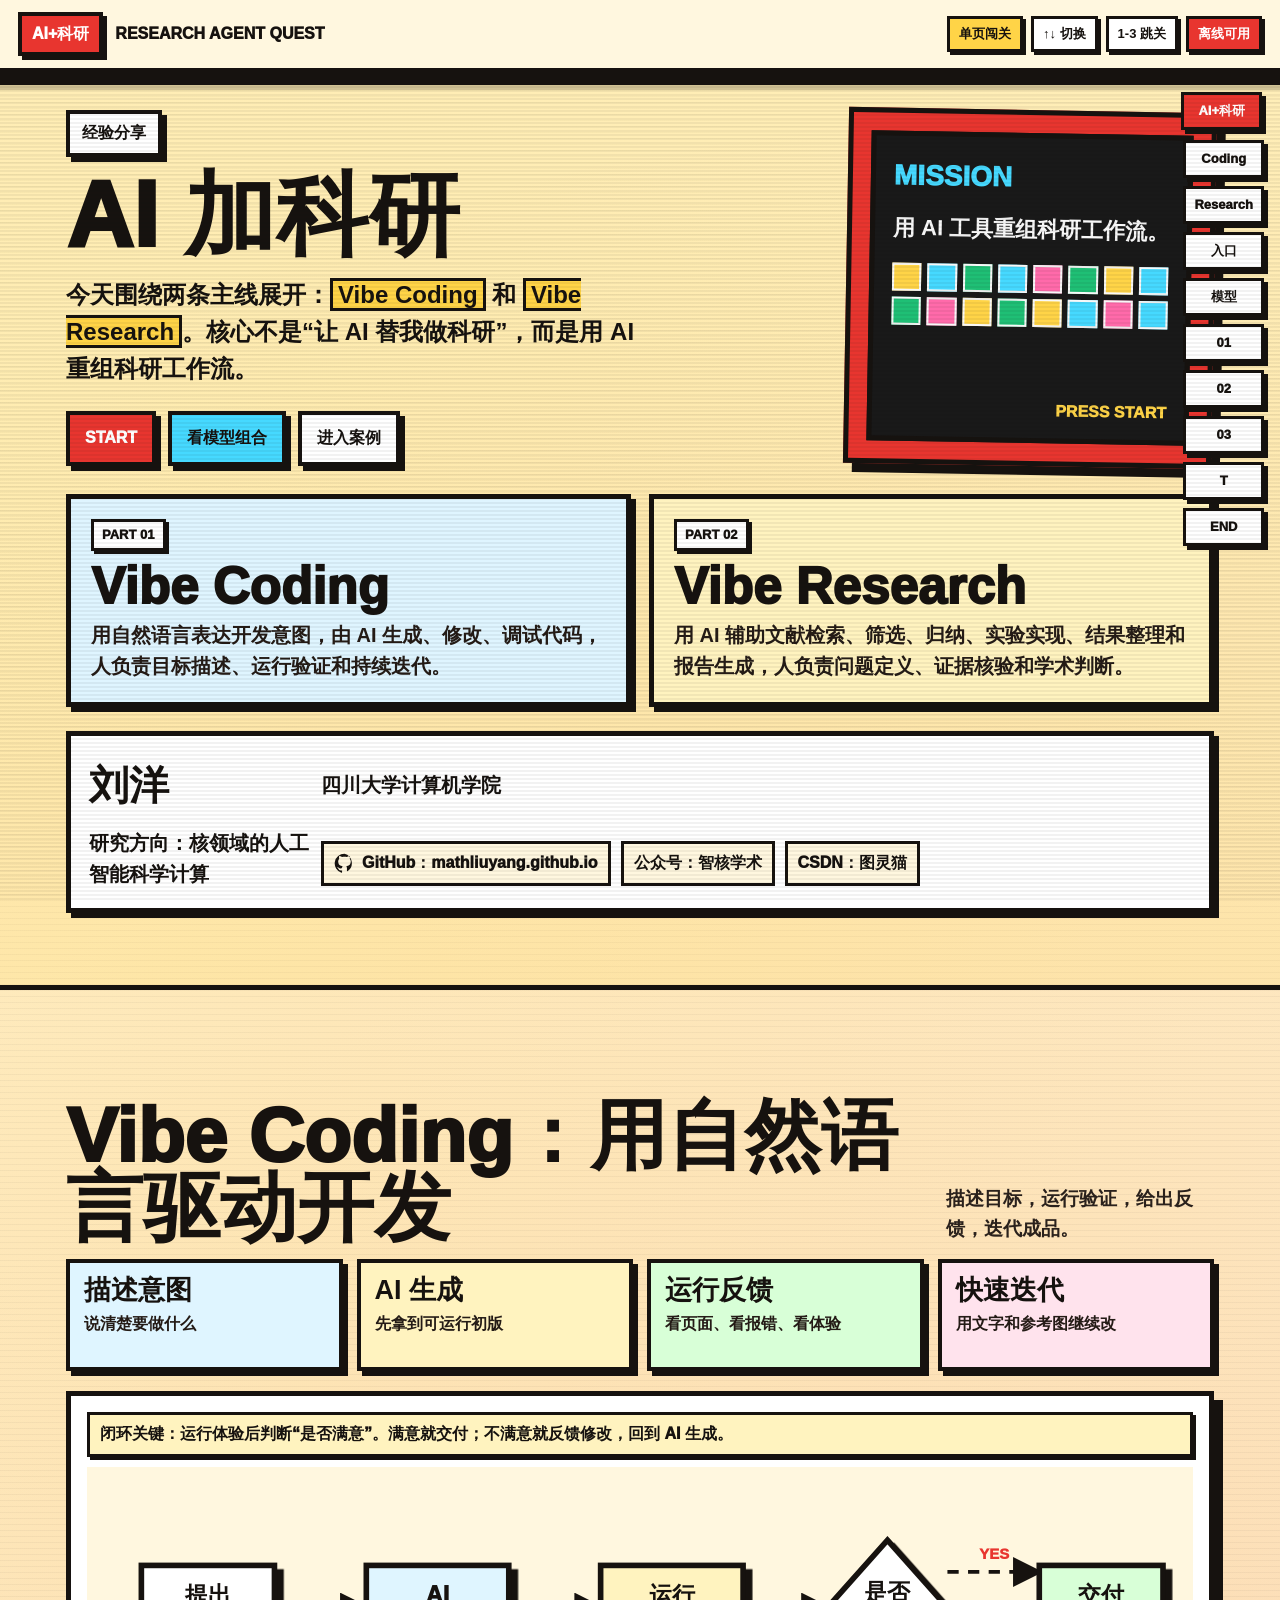
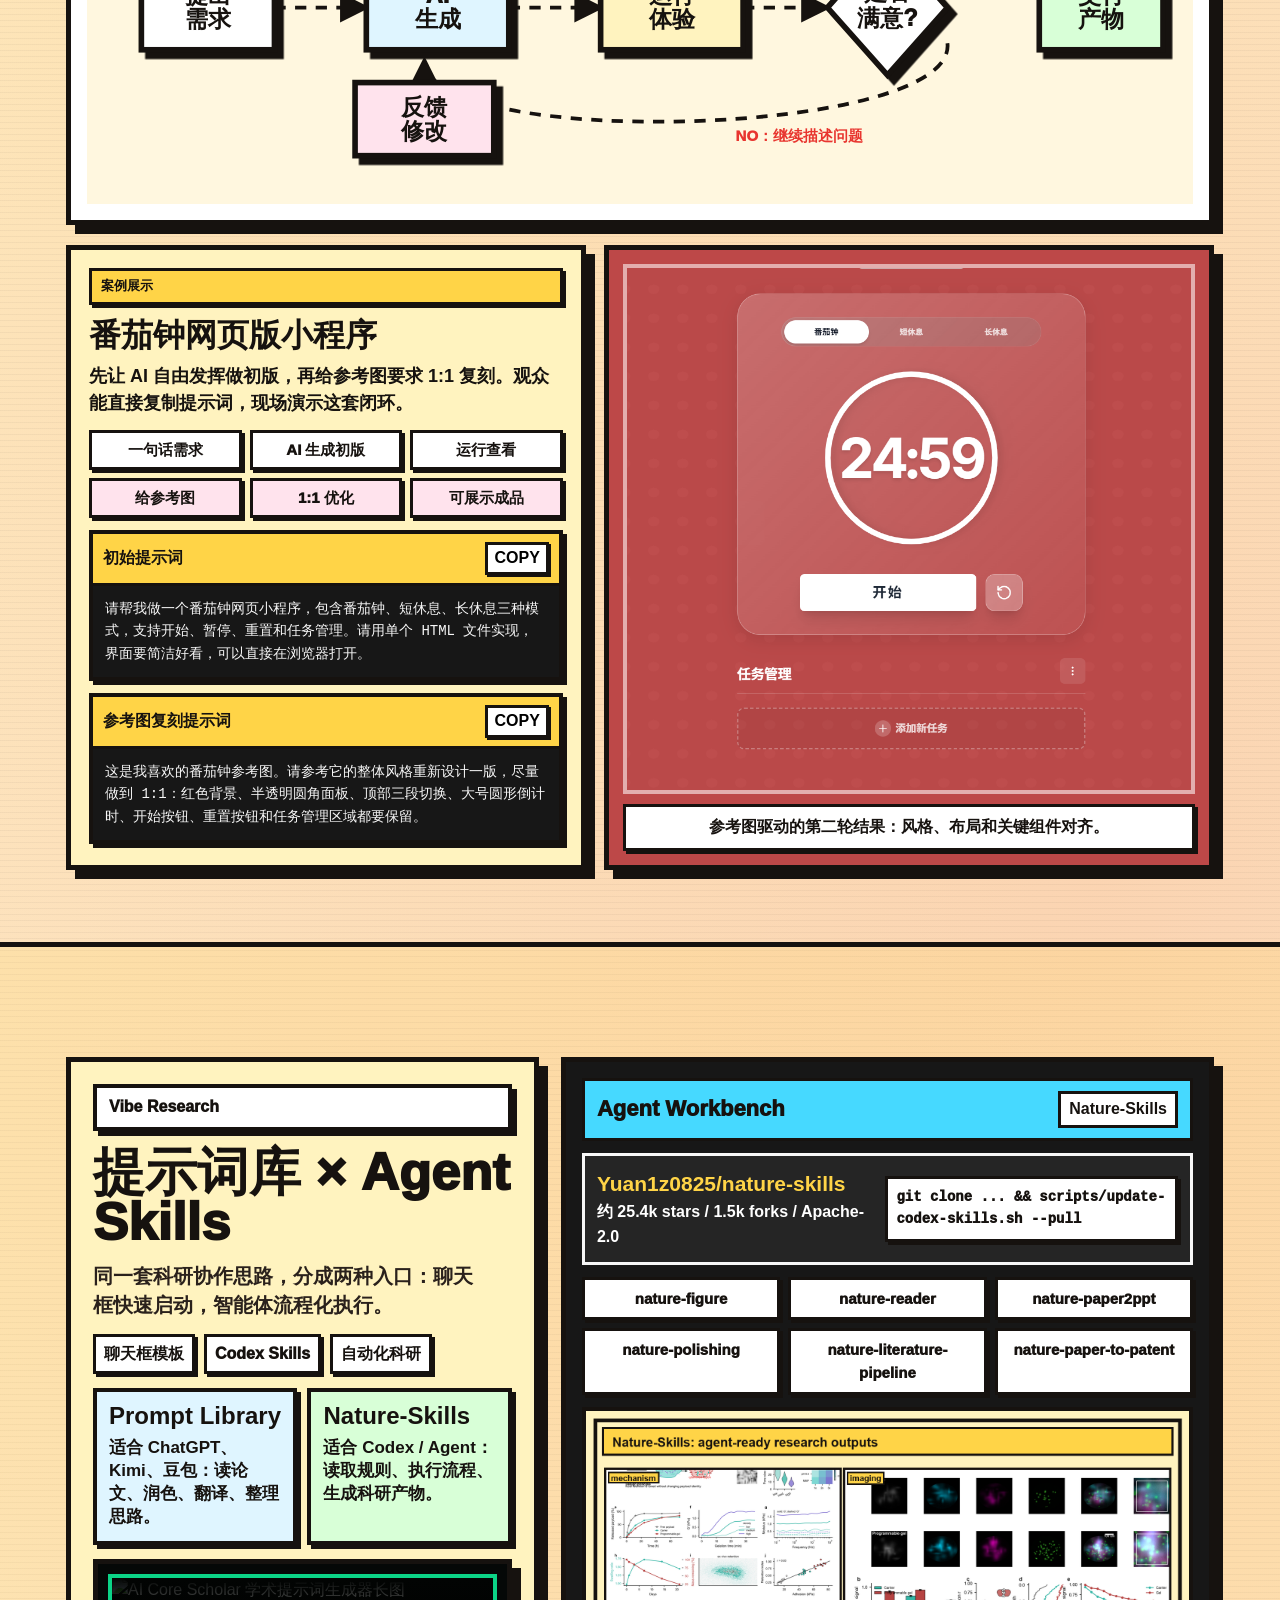
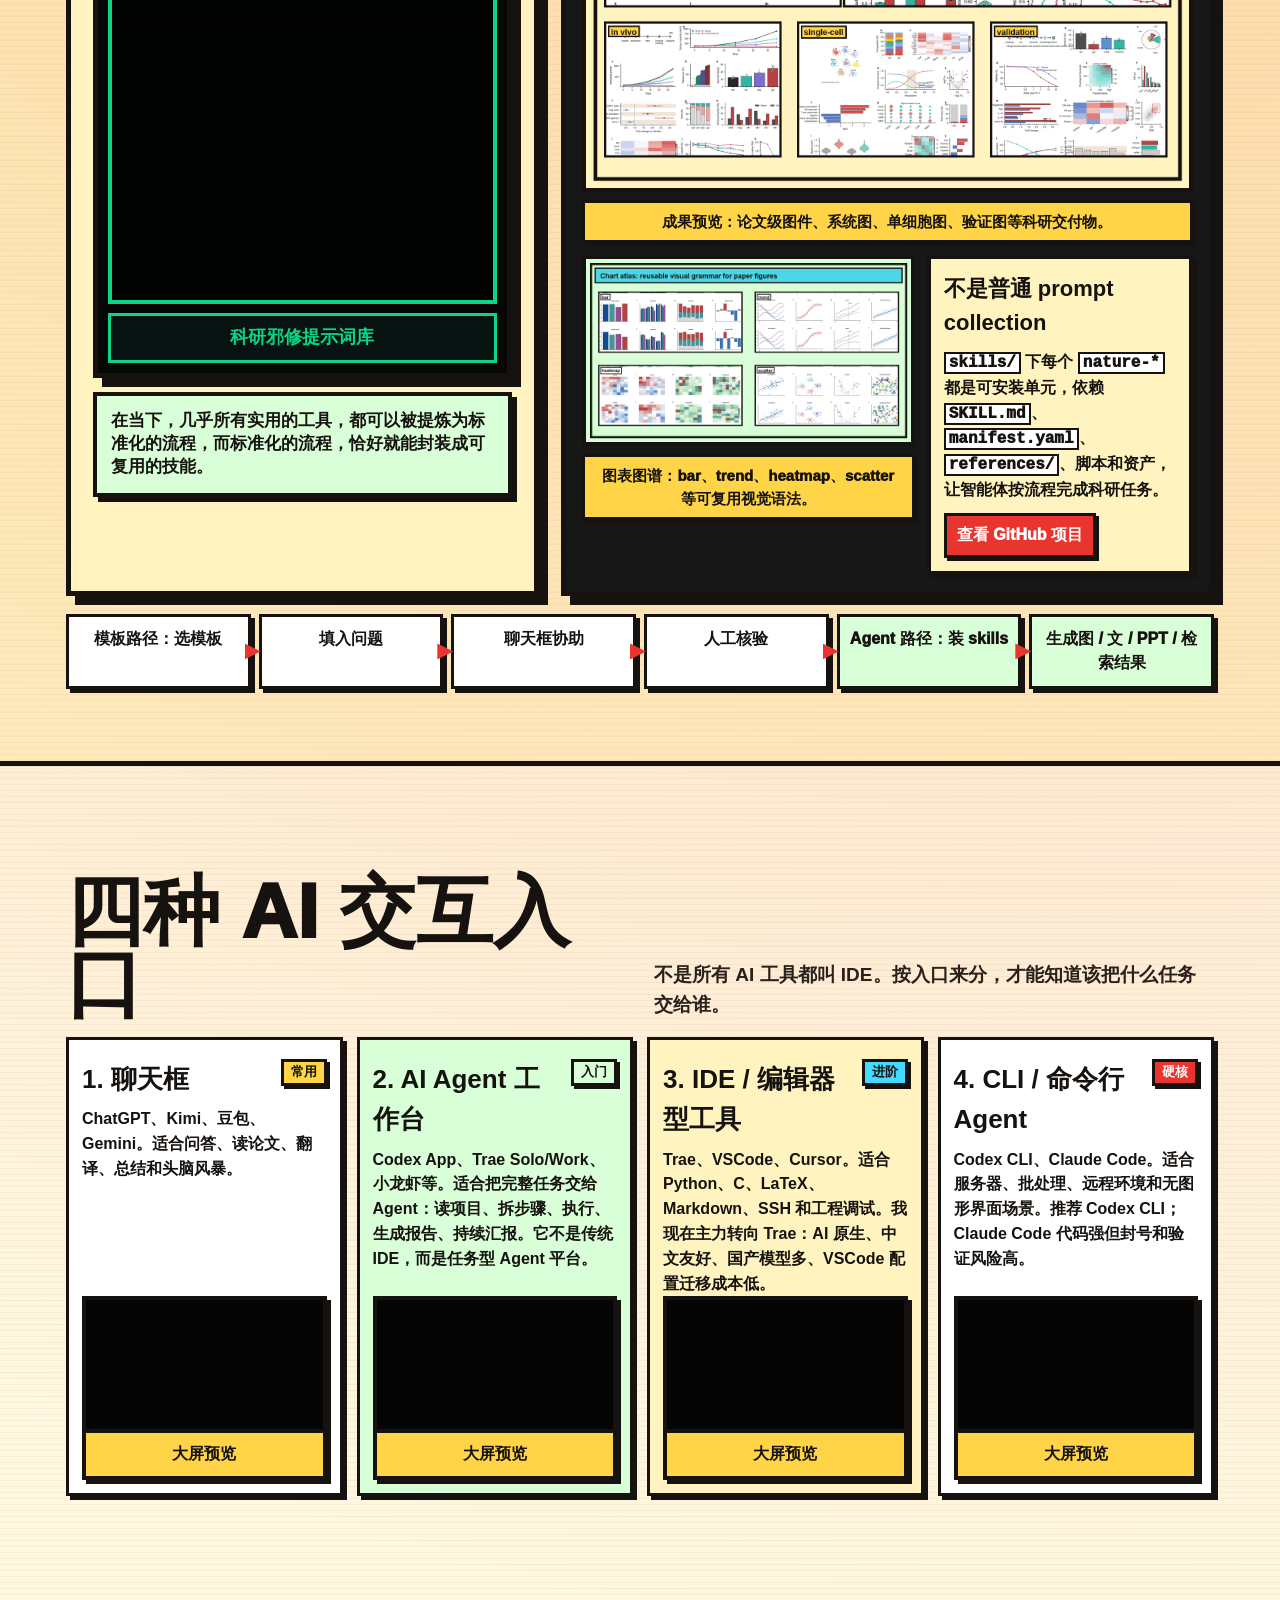
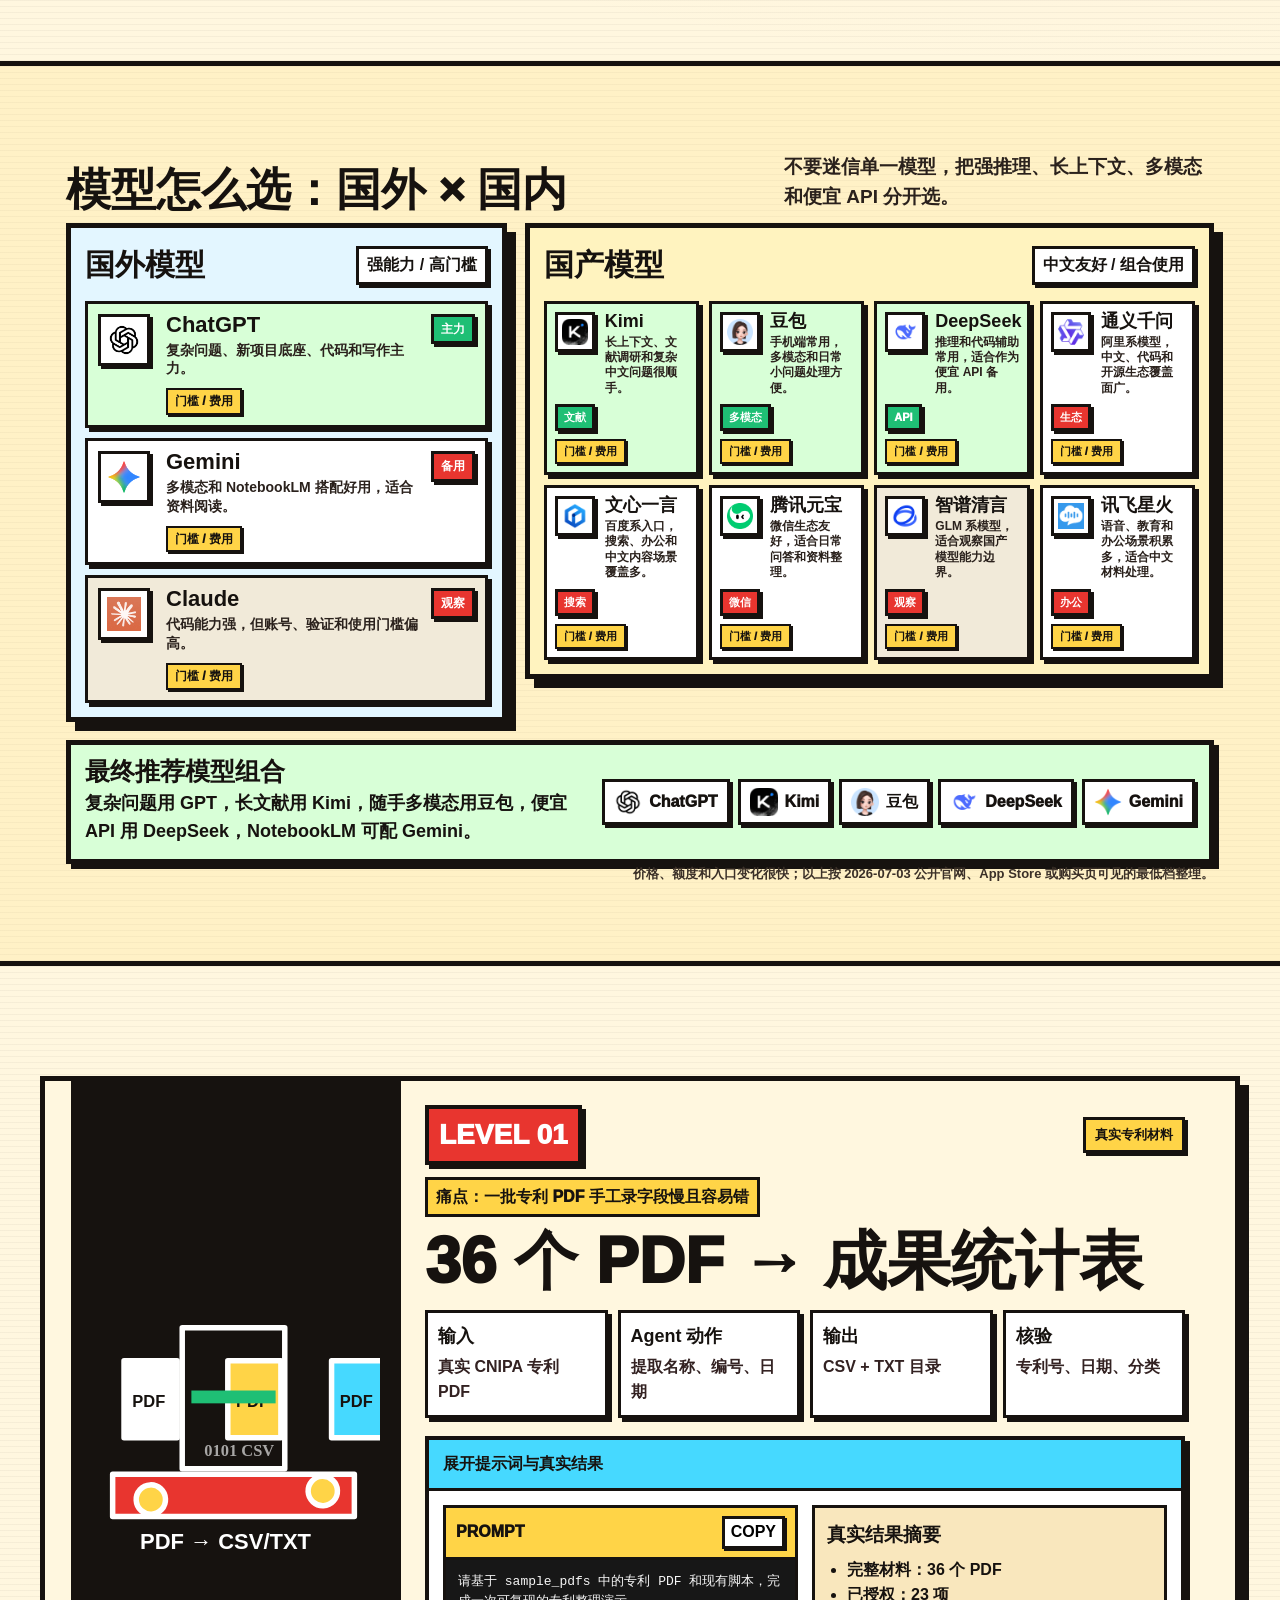
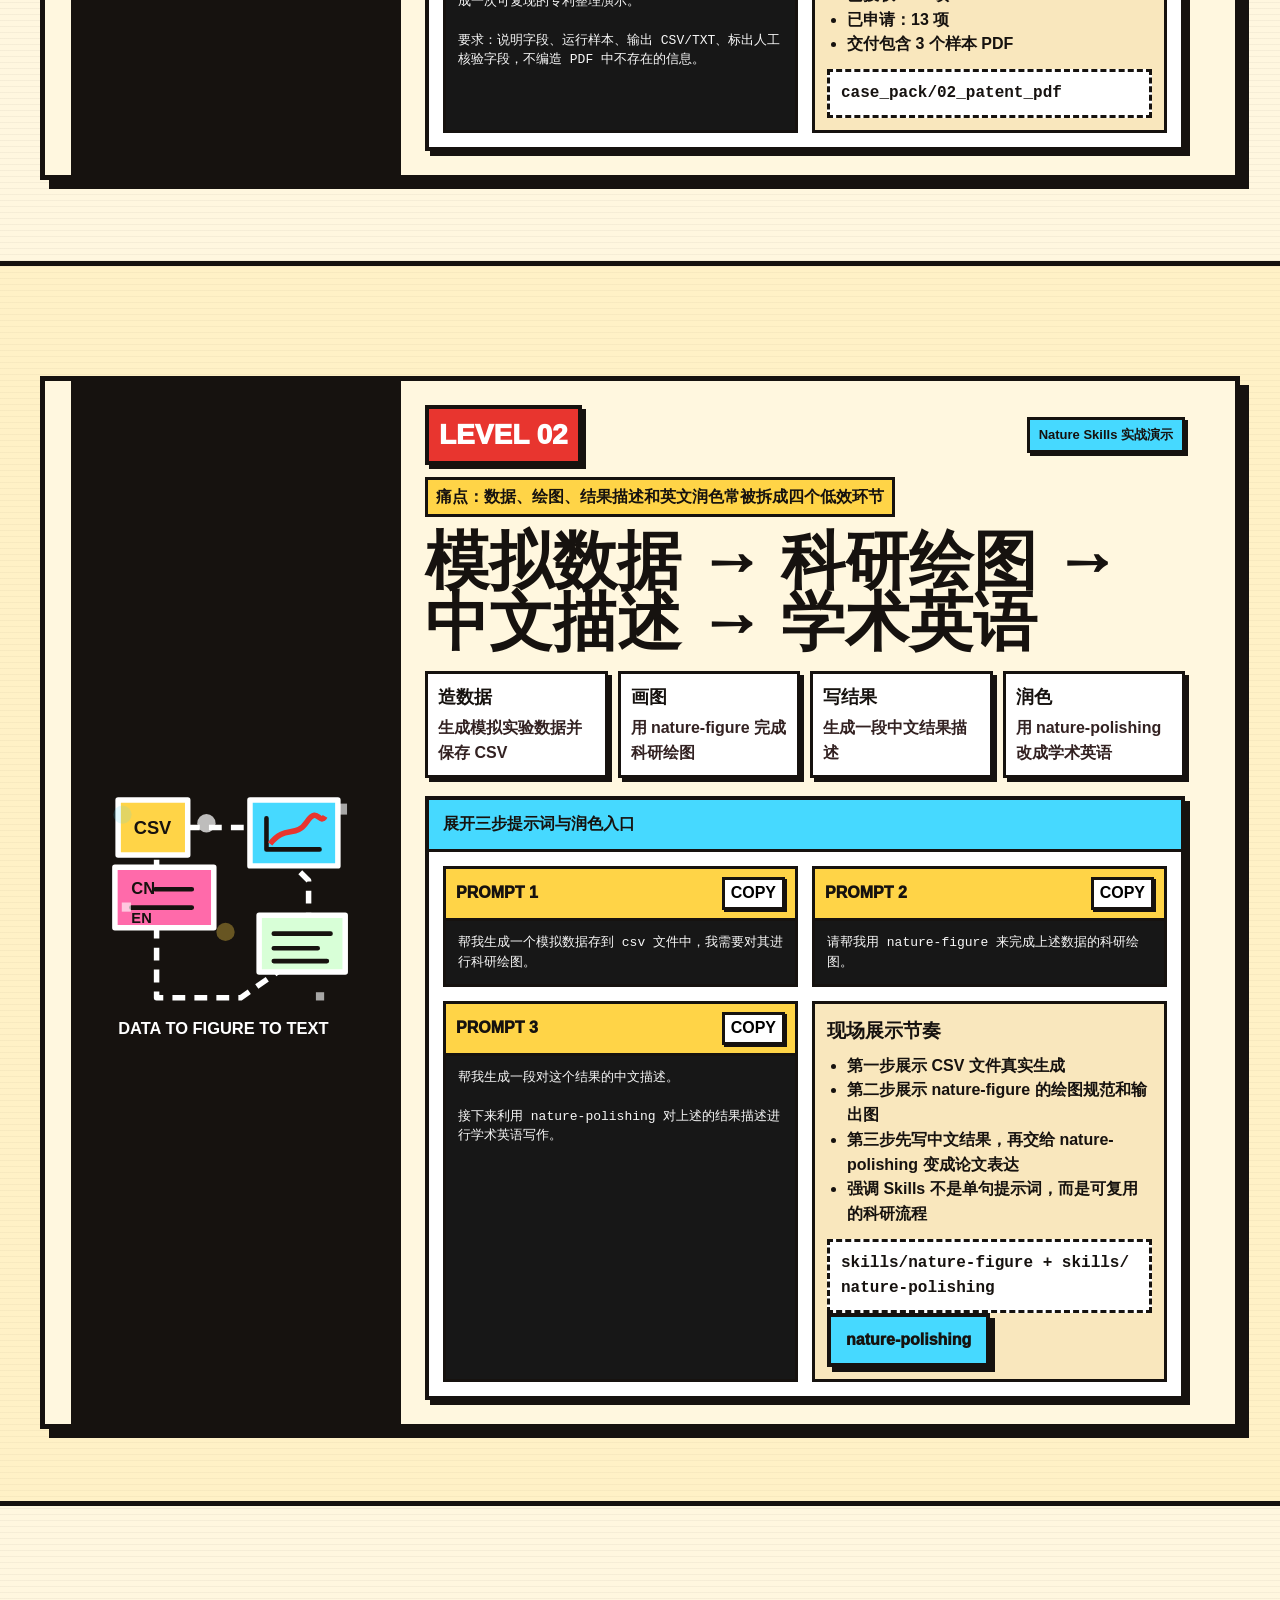
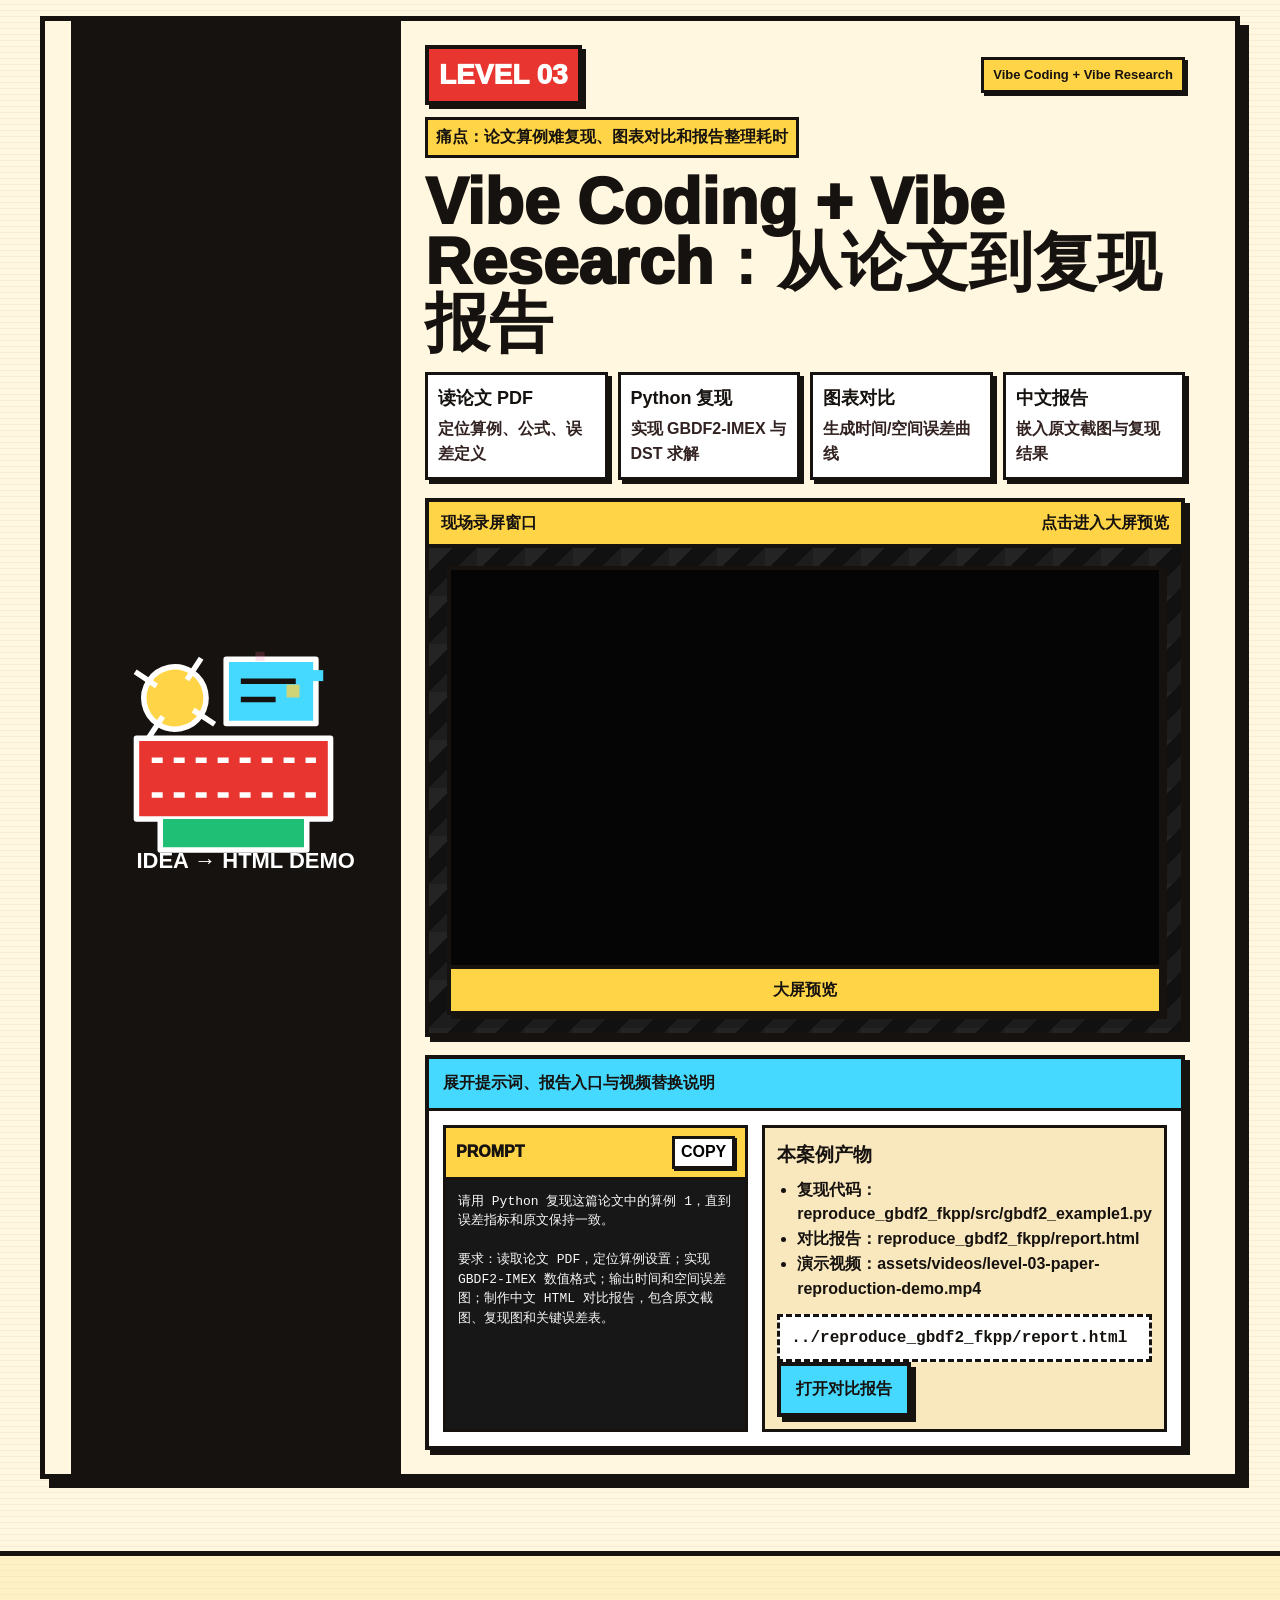
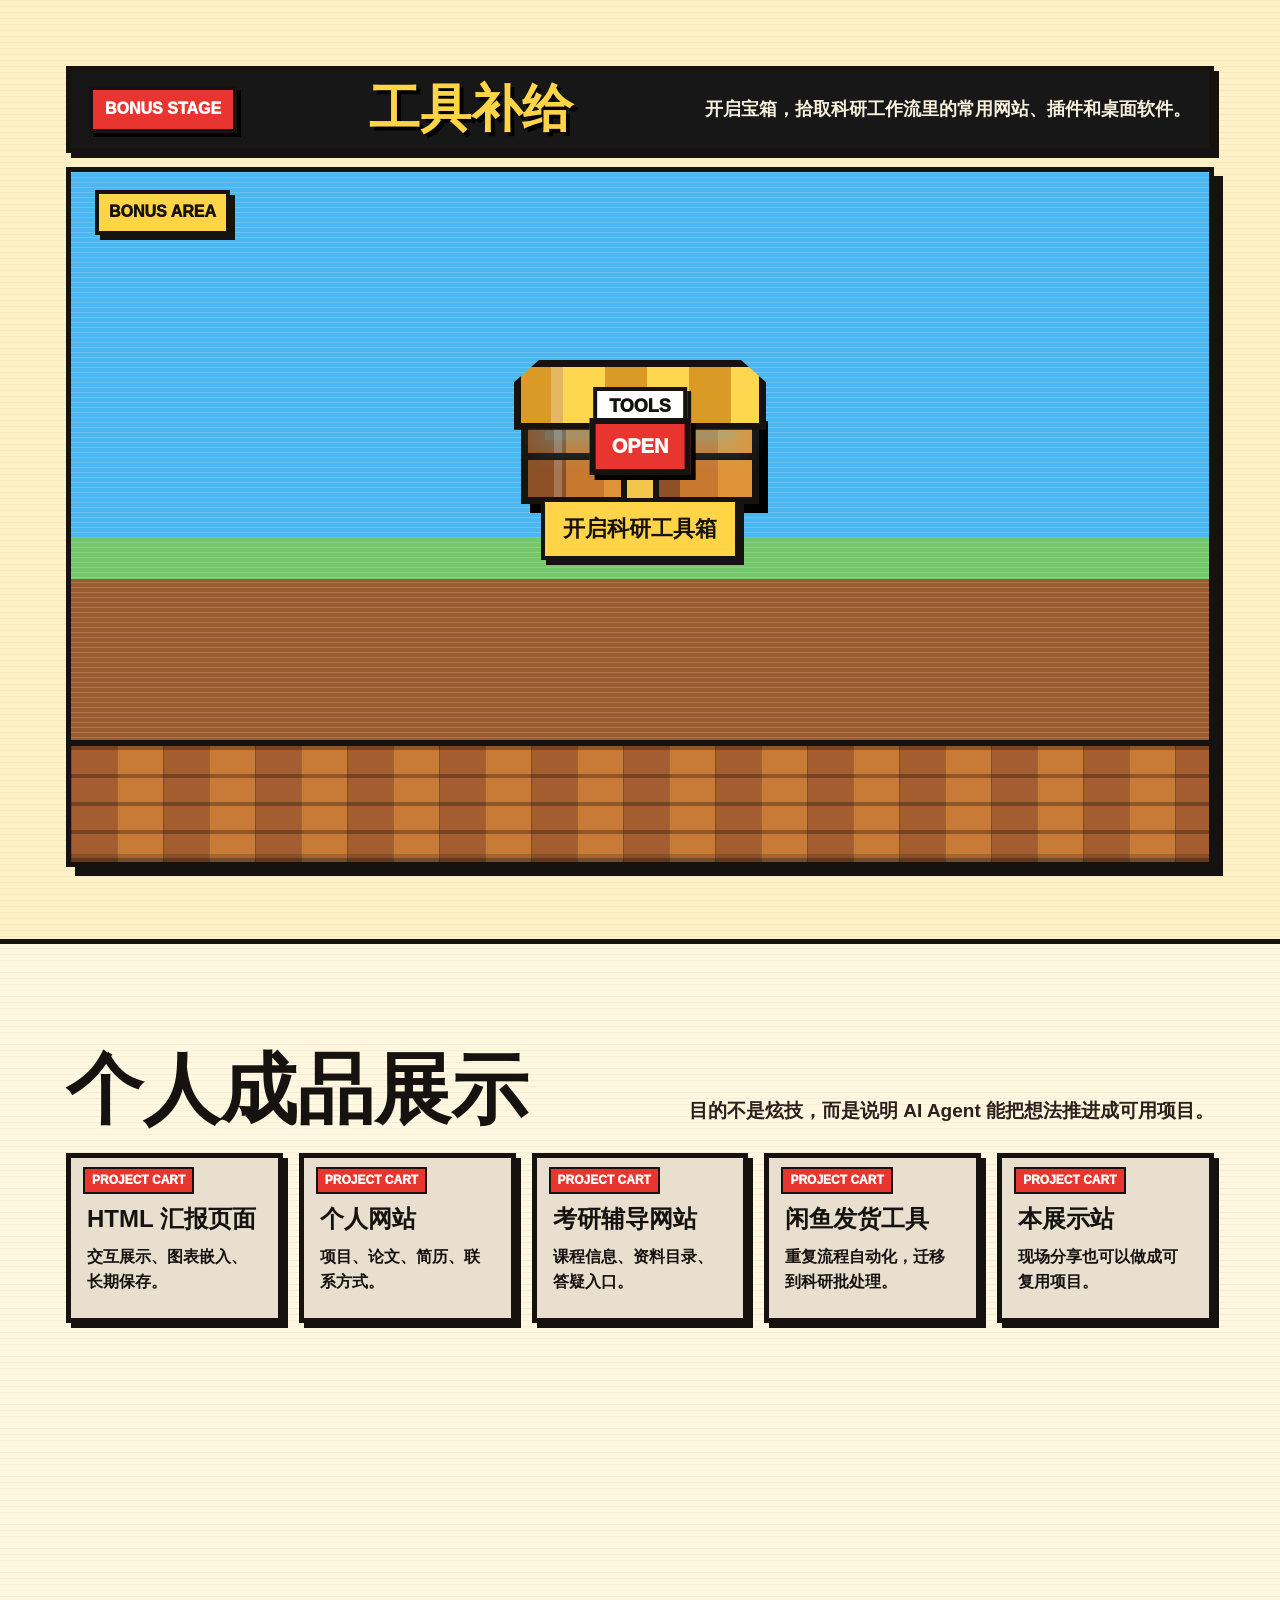
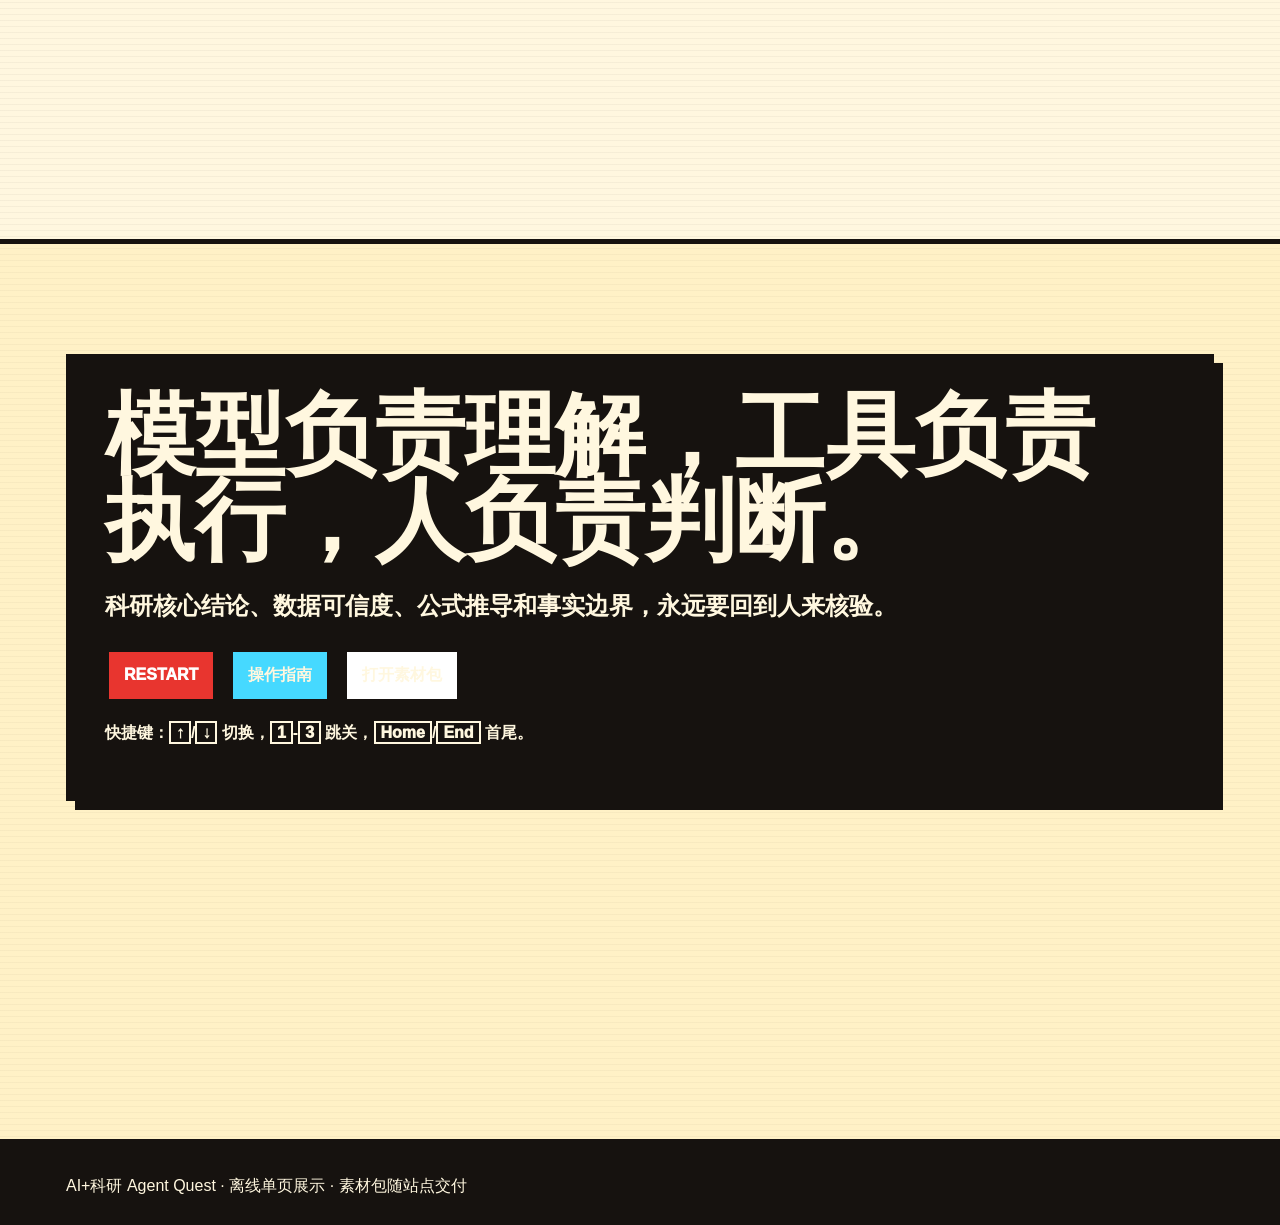
==== commit 56cb6b3f: "feat: 新增工具补给彩蛋页，更新案例展示与文档 - 新增15款科研工具的补给箱彩蛋页面，包含网站、插件和软件资源 - 更新首页案例名称与描述，调整视频路径与预览组件 - 补充工具logo资源与来源" ====
--- a/index.html
+++ b/index.html
@@ -333,7 +333,7 @@
     <div class="wrap level-card">
       <div class="level-art"><img src="assets/svg/pdf-belt.svg" alt="PDF 传送带动画"></div>
       <div class="level-content">
-        <div class="level-top"><span class="level-no">LEVEL 01</span><span class="chip hot">原 LEVEL 02 · 真实专利材料</span></div>
+        <div class="level-top"><span class="level-no">LEVEL 01</span><span class="chip hot">真实专利材料</span></div>
         <span class="pain">痛点：一批专利 PDF 手工录字段慢且容易错</span>
         <h2 class="level-title">36 个 PDF → 成果统计表</h2>
         <div class="flow">
@@ -387,7 +387,7 @@
     <div class="wrap level-card">
       <div class="level-art"><img src="assets/svg/web-factory.svg" alt="论文复现报告工厂动画"></div>
       <div class="level-content">
-        <div class="level-top"><span class="level-no">LEVEL 03</span><span class="chip hot">原 LEVEL 05 · Vibe Coding + Vibe Research</span></div>
+        <div class="level-top"><span class="level-no">LEVEL 03</span><span class="chip hot">Vibe Coding + Vibe Research</span></div>
         <span class="pain">痛点：论文算例难复现、图表对比和报告整理耗时</span>
         <h2 class="level-title">Vibe Coding + Vibe Research：从论文到复现报告</h2>
         <div class="flow">
@@ -396,15 +396,14 @@
           <div class="step"><b>图表对比</b><span>生成时间/空间误差曲线</span></div>
           <div class="step"><b>中文报告</b><span>嵌入原文截图与复现结果</span></div>
         </div>
-        <div class="video-demo" aria-label="录屏视频占位窗口">
-          <div class="video-demo-head"><span>现场录屏窗口</span><span>剪辑后替换视频源</span></div>
+        <div class="video-demo" aria-label="Vibe Coding 和 Vibe Research 复现流程录屏">
+          <div class="video-demo-head"><span>现场录屏窗口</span><span>点击进入大屏预览</span></div>
           <div class="video-demo-window">
-            <video controls preload="metadata" aria-label="Vibe Coding 和 Vibe Research 复现流程录屏">
-              剪辑后将视频放到 assets/videos/fkpp_reproduction_demo.mp4，并在这里加入 source 标签。
-            </video>
-            <div class="video-placeholder">
-              <b>VIDEO PLACEHOLDER</b>
-              <span>这里预留播放窗口：放入剪辑后的视频即可展示“论文 → 代码 → 图表 → 报告”的完整流程。</span>
+            <div class="demo-card level-video-card" data-video="assets/videos/level-03-paper-reproduction-demo.mp4" data-title="LEVEL 03：论文复现报告演示">
+              <video muted playsinline preload="metadata" aria-label="Vibe Coding 和 Vibe Research 复现流程录屏预览">
+                <source src="assets/videos/level-03-paper-reproduction-demo.mp4" type="video/mp4">
+              </video>
+              <button class="demo-play" type="button">大屏预览</button>
             </div>
           </div>
         </div>
@@ -414,7 +413,7 @@
             <div class="prompt"><div class="prompt-head"><span>PROMPT</span><button class="copy" data-copy="p3">COPY</button></div><pre id="p3">请用 Python 复现这篇论文中的算例 1，直到误差指标和原文保持一致。
 
 要求：读取论文 PDF，定位算例设置；实现 GBDF2-IMEX 数值格式；输出时间和空间误差图；制作中文 HTML 对比报告，包含原文截图、复现图和关键误差表。</pre></div>
-            <div class="verify"><h4>本案例产物</h4><ul><li>复现代码：reproduce_gbdf2_fkpp/src/gbdf2_example1.py</li><li>对比报告：reproduce_gbdf2_fkpp/report.html</li><li>视频占位：assets/videos/fkpp_reproduction_demo.mp4</li></ul><div class="path">../reproduce_gbdf2_fkpp/report.html</div><a class="btn blue" href="../reproduce_gbdf2_fkpp/report.html">打开对比报告</a></div>
+            <div class="verify"><h4>本案例产物</h4><ul><li>复现代码：reproduce_gbdf2_fkpp/src/gbdf2_example1.py</li><li>对比报告：reproduce_gbdf2_fkpp/report.html</li><li>演示视频：assets/videos/level-03-paper-reproduction-demo.mp4</li></ul><div class="path">../reproduce_gbdf2_fkpp/report.html</div><a class="btn blue" href="../reproduce_gbdf2_fkpp/report.html">打开对比报告</a></div>
           </div>
         </details>
       </div>
@@ -423,13 +422,94 @@
 
   <section class="screen" id="tools" data-section>
     <div class="wrap">
-      <div class="section-head"><h2 class="title">更多科研效率连招</h2><p class="desc">把工具串起来，而不是指望一个工具做完所有事。</p></div>
-      <div class="tool-grid">
-        <div class="tool"><h3>Zotero + AI</h3><p>文献管理、BibTeX、综述表。</p></div>
-        <div class="tool"><h3>Doc2X + AI</h3><p>PDF 转 Word / LaTeX / Markdown 后再校对。</p></div>
-        <div class="tool"><h3>Kimi / 秘塔 / ChatGPT</h3><p>快速读论文、备课、整理组会材料。</p></div>
-        <div class="tool"><h3>图像能力</h3><p>科研配图、技术路线图、方法示意图。</p></div>
-        <div class="tool"><h3>Trae / Cursor / Codex</h3><p>把想法变成脚本、网页和小工具。</p></div>
+      <div class="treasure-stage" data-treasure-stage>
+        <div class="treasure-intro">
+          <span class="eyebrow">BONUS STAGE</span>
+          <h2 class="title">工具补给</h2>
+          <p class="desc">开启宝箱，拾取科研工作流里的常用网站、插件和桌面软件。</p>
+        </div>
+
+        <div class="treasure-arena" aria-label="隐藏补给箱工具彩蛋">
+          <button class="treasure-chest" type="button" data-treasure-toggle aria-expanded="false" aria-controls="treasureItems">
+            <span class="chest-lid"><span>TOOLS</span></span>
+            <span class="chest-lock">OPEN</span>
+            <span class="chest-base"></span>
+            <span class="chest-glow"></span>
+          </button>
+          <div class="treasure-burst" aria-hidden="true"><i></i><i></i><i></i><i></i><i></i><i></i></div>
+          <p class="treasure-hint" data-treasure-hint>开启科研工具箱</p>
+
+          <div class="treasure-items" id="treasureItems">
+            <a class="treasure-item web recommended" style="--x:-310px;--y:-134px;--d:.92s" href="https://zh.recompressor.com/" target="_blank" rel="noopener" aria-label="图像优化 Recompressor：压缩与优化图片体积">
+              <img src="assets/logos/tool-recompressor.svg" alt="Recompressor logo"><span>图像优化</span><em>最优</em>
+              <strong>网站</strong><p>压缩与优化图片体积，适合网页、PPT、报告配图收尾。</p><b>官网</b>
+            </a>
+            <a class="treasure-item web" style="--x:-155px;--y:-184px;--d:1.04s" href="https://doc2x.noedgeai.com/" target="_blank" rel="noopener" aria-label="Doc2X：PDF 转 Word Markdown LaTeX">
+              <img src="assets/logos/tool-doc2x.webp" alt="Doc2X logo"><span>Doc2X</span>
+              <strong>网站</strong><p>PDF 转 Word、Markdown、LaTeX，把论文材料拆出来再交给 AI 校对。</p><b>官网</b>
+            </a>
+            <a class="treasure-item web" style="--x:0px;--y:-214px;--d:1.16s" href="https://youmind.com/zh-CN/gpt-image-2-prompts" target="_blank" rel="noopener" aria-label="YouMind：GPT Image 2 提示词参考站">
+              <img src="assets/logos/tool-youmind.png" alt="YouMind logo"><span>YouMind</span>
+              <strong>网站</strong><p>GPT Image 2 提示词参考站，适合找科研示意图和视觉风格灵感。</p><b>官网</b>
+            </a>
+            <a class="treasure-item web" style="--x:155px;--y:-184px;--d:1.28s" href="https://dy.kukutool.com/zh-Hans-SG" target="_blank" rel="noopener" aria-label="无水印解析工具：保存公开演示素材">
+              <img src="assets/logos/tool-kukutool.png" alt="Kukutool logo"><span>无水印解析</span>
+              <strong>网站</strong><p>处理短视频素材链接，适合保存公开演示素材和课堂参考片段。</p><b>官网</b>
+            </a>
+            <a class="treasure-item web" style="--x:310px;--y:-134px;--d:1.4s" href="https://cloud.siliconflow.cn/me/models" target="_blank" rel="noopener" aria-label="硅基流动：模型 API 入口">
+              <img src="assets/logos/tool-siliconflow.png" alt="SiliconFlow logo"><span>硅基流动</span>
+              <strong>网站</strong><p>国产与开源模型 API 入口，适合低成本测试模型、脚本和 Agent 调用。</p><b>官网</b>
+            </a>
+
+            <a class="treasure-item plugin" style="--x:-310px;--y:36px;--d:1.52s" href="https://www.easyscholar.cc/" target="_blank" rel="noopener" aria-label="Easy Scholar：显示期刊等级和 SCI 分区">
+              <img src="assets/logos/tool-easyscholar.jpg" alt="Easy Scholar logo"><span>Easy Scholar</span>
+              <strong>浏览器插件</strong><p>检索论文时快速看期刊等级、分区和常用评价信息。</p><b>官网</b>
+            </a>
+            <a class="treasure-item plugin" style="--x:-155px;--y:94px;--d:1.64s" href="https://www.itab.link/" target="_blank" rel="noopener" aria-label="iTab：浏览器新标签页和快捷入口">
+              <img src="assets/logos/tool-itab.png" alt="iTab logo"><span>iTab</span>
+              <strong>浏览器插件</strong><p>把常用 AI、文献、邮箱、网盘入口整理成一个干净的新标签页。</p><b>官网</b>
+            </a>
+            <a class="treasure-item plugin" style="--x:0px;--y:126px;--d:1.76s" href="https://adguard.com/" target="_blank" rel="noopener" aria-label="AdGuard：广告拦截器">
+              <img src="assets/logos/tool-adguard.png" alt="AdGuard logo"><span>AdGuard</span>
+              <strong>浏览器插件</strong><p>过滤广告和干扰元素，读资料、查文献时页面更清爽。</p><b>官网</b>
+            </a>
+            <a class="treasure-item plugin" style="--x:155px;--y:94px;--d:1.88s" href="https://immersivetranslate.com/" target="_blank" rel="noopener" aria-label="沉浸式翻译：双语网页 PDF 和视频字幕翻译">
+              <img src="assets/logos/tool-immersive-translate.svg" alt="Immersive Translate logo"><span>沉浸式翻译</span>
+              <strong>浏览器插件</strong><p>双语网页、PDF 和视频字幕翻译，适合追踪海外论文、文档和模型更新。</p><b>官网</b>
+            </a>
+            <a class="treasure-item plugin" style="--x:310px;--y:36px;--d:2s" href="https://www.zotero.org/download/connectors" target="_blank" rel="noopener" aria-label="Zotero Connector：网页文献一键入库">
+              <img src="assets/logos/tool-zotero.png" alt="Zotero Connector logo"><span>Zotero Connector</span>
+              <strong>浏览器插件</strong><p>从网页、Google Scholar 和出版社页面一键保存文献元数据。</p><b>官网</b>
+            </a>
+
+            <a class="treasure-item software" style="--x:-246px;--y:226px;--d:2.12s" href="https://typora.io/" target="_blank" rel="noopener" aria-label="Typora：Markdown 写作软件">
+              <img src="assets/logos/tool-typora.png" alt="Typora logo"><span>Typora</span>
+              <strong>软件</strong><p>Markdown 写作、笔记和报告初稿，适合轻量整理科研材料。</p><b>官网</b>
+            </a>
+            <a class="treasure-item software" style="--x:-92px;--y:214px;--d:2.24s" href="https://www.zotero.org/" target="_blank" rel="noopener" aria-label="Zotero：文献管理软件">
+              <img src="assets/logos/tool-zotero.png" alt="Zotero logo"><span>Zotero</span>
+              <strong>软件</strong><p>文献库、引用、PDF 管理和 BibTeX，是论文写作的底座工具。</p><b>官网</b>
+            </a>
+            <a class="treasure-item software" style="--x:62px;--y:246px;--d:2.36s" href="https://www.doubao.com/download/desktop" target="_blank" rel="noopener" aria-label="豆包桌面端：多模态 AI 助手">
+              <img src="assets/logos/tool-doubao.png" alt="豆包 logo"><span>豆包桌面端</span>
+              <strong>软件</strong><p>多模态问答、截图解释、日常材料处理，适合随手问和看图。</p><b>官网</b>
+            </a>
+            <a class="treasure-item software" style="--x:192px;--y:210px;--d:2.48s" href="https://openai.com/codex/" target="_blank" rel="noopener" aria-label="Codex：OpenAI 编码 Agent">
+              <img src="assets/logos/tool-codex.png" alt="OpenAI Codex logo"><span>Codex</span>
+              <strong>软件</strong><p>Agent 任务执行、读项目、改代码、跑验证，也可和 Trae Work 形成组合。</p><b>官网</b>
+            </a>
+            <a class="treasure-item software" style="--x:310px;--y:184px;--d:2.6s" href="https://www.trae.ai/download" target="_blank" rel="noopener" aria-label="Trae：AI 原生 IDE">
+              <img src="assets/logos/tool-trae.png" alt="Trae logo"><span>Trae</span>
+              <strong>软件</strong><p>AI 原生 IDE，适合代码、网页和科研脚本迭代。</p><b>官网</b>
+            </a>
+          </div>
+
+          <div class="treasure-mobile-detail" data-treasure-detail aria-live="polite">
+            <b>点一个图标查看简介</b>
+            <span>网站、插件和软件会分批从宝箱里蹦出来。</span>
+            <a href="#" target="_blank" rel="noopener">官网</a>
+          </div>
+        </div>
       </div>
     </div>
   </section>
--- a/assets/css/arcade.css
+++ b/assets/css/arcade.css
@@ -326,16 +326,217 @@
     linear-gradient(135deg,rgba(255,255,255,.08) 0 25%,transparent 25% 50%,rgba(255,255,255,.05) 50% 75%,transparent 75%) 0 0/48px 48px,
     #111;padding:18px;
 }
-.video-demo video{
-  display:block;width:100%;aspect-ratio:16/9;object-fit:contain;background:#050505;border:3px solid rgba(255,255,255,.6);
-}
+.video-demo .demo-card{margin-top:0;min-height:0}
+.level-video-card video{object-fit:contain;border-bottom:4px solid var(--ink)}
 .video-placeholder{
   text-align:center;margin-top:12px;border:3px dashed rgba(255,255,255,.7);padding:14px;background:rgba(0,0,0,.42);
 }
 .video-placeholder b{display:block;font-size:28px;color:var(--cyan);margin-bottom:8px}.video-placeholder span{font-weight:900}
+.treasure-stage{min-height:calc(100vh - 190px);display:grid;grid-template-columns:1fr;gap:14px}
+.treasure-intro{
+  border:var(--line);background:#171717;color:white;box-shadow:var(--shadow2);padding:14px 18px;
+  display:flex;align-items:center;justify-content:space-between;gap:18px;
+}
+.treasure-intro .eyebrow{margin:0;background:var(--red);color:white;box-shadow:4px 4px 0 #000;white-space:nowrap}
+.treasure-intro .title{font-size:clamp(34px,4vw,54px);line-height:.95;color:var(--yellow);text-shadow:4px 4px 0 #000}
+.treasure-intro .desc{font-size:18px;line-height:1.35;color:#f7f0dc;max-width:560px;text-align:right}
+.treasure-arena{
+  position:relative;min-height:700px;border:var(--line);box-shadow:var(--shadow);overflow:hidden;background:
+    linear-gradient(rgba(255,255,255,.16) 1px,transparent 1px) 0 0/100% 5px,
+    linear-gradient(#4bb7f1 0 53%,#74c76a 53% 59%,#9a5b2f 59% 100%);
+}
+.treasure-arena:before{
+  content:"";position:absolute;left:0;right:0;bottom:0;height:116px;background:
+    linear-gradient(90deg,rgba(0,0,0,.18) 1px,transparent 1px) 0 0/46px 100%,
+    linear-gradient(rgba(0,0,0,.28) 4px,transparent 4px) 0 0/100% 28px,
+    repeating-linear-gradient(90deg,#a35d31 0 46px,#c87a37 46px 92px);
+  border-top:6px solid var(--ink);box-shadow:0 -8px 0 rgba(0,0,0,.16) inset;pointer-events:none;
+}
+.treasure-arena:after{
+  content:"BONUS AREA";position:absolute;left:24px;top:18px;border:4px solid var(--ink);background:var(--yellow);
+  box-shadow:5px 5px 0 var(--ink);padding:6px 10px;font-weight:1000;font-size:16px;
+}
+.treasure-chest{
+  position:absolute;left:50%;top:154px;z-index:8;width:260px;height:178px;border:0;background:transparent;
+  transform:translateX(-50%);cursor:pointer;padding:0;color:var(--ink);image-rendering:pixelated;
+}
+.treasure-chest:hover{filter:brightness(1.08)}
+.treasure-stage.opened .treasure-chest{animation:chestShake .5s steps(4,end) 1}
+.chest-base,.chest-lid,.chest-lock,.chest-glow{position:absolute;left:50%;transform:translateX(-50%)}
+.chest-base{
+  bottom:0;width:238px;height:92px;border:7px solid var(--ink);background:
+    linear-gradient(90deg,transparent 0 26px,rgba(255,255,255,.22) 26px 34px,transparent 34px 100%),
+    repeating-linear-gradient(90deg,#8d4f25 0 38px,#c9782f 38px 76px,#e09336 76px 114px);
+  box-shadow:9px 9px 0 #000;
+}
+.chest-base:before{content:"";position:absolute;left:-7px;right:-7px;top:34px;border-top:7px solid var(--ink)}
+.chest-base:after{content:"";position:absolute;left:50%;top:-7px;width:26px;height:99px;background:#f2c64c;border-left:6px solid var(--ink);border-right:6px solid var(--ink);transform:translateX(-50%)}
+.chest-lid{
+  top:34px;z-index:2;width:252px;height:70px;border:7px solid var(--ink);border-radius:0;background:
+    linear-gradient(90deg,transparent 0 30px,rgba(255,255,255,.28) 30px 42px,transparent 42px 100%),
+    repeating-linear-gradient(90deg,#d99b25 0 42px,#ffd64f 42px 84px);
+  clip-path:polygon(10% 0,90% 0,100% 32%,100% 100%,0 100%,0 32%);
+  box-shadow:9px 9px 0 #000;transform-origin:50% 100%;transition:transform .42s cubic-bezier(.2,1.5,.35,1);
+}
+.chest-lid span{
+  position:absolute;left:50%;top:20px;transform:translateX(-50%);border:4px solid var(--ink);background:white;
+  box-shadow:4px 4px 0 var(--ink);padding:2px 12px;font-size:18px;font-weight:1000;
+}
+.treasure-stage.opened .chest-lid{transform:translateX(-50%) translateY(-72px) rotate(-8deg)}
+.chest-lock{
+  top:92px;z-index:3;border:6px solid var(--ink);background:var(--red);color:white;box-shadow:5px 5px 0 #000;
+  padding:7px 16px;font-size:20px;font-weight:1000;transition:transform .35s ease,opacity .35s ease;
+}
+.treasure-stage.opened .chest-lock{transform:translate(-50%,70px) rotate(22deg);opacity:0}
+.chest-glow{
+  top:105px;width:190px;height:9px;background:var(--cyan);box-shadow:0 0 24px 12px rgba(70,217,255,.85);
+  opacity:.25;transition:opacity .25s ease,transform .5s ease;
+}
+.treasure-stage.opened .chest-glow{opacity:1;transform:translateX(-50%) scaleX(2.2)}
+.treasure-hint{
+  position:absolute;left:50%;top:326px;z-index:10;transform:translateX(-50%);border:4px solid var(--ink);
+  background:var(--yellow);box-shadow:var(--shadow2);padding:10px 18px;margin:0;font-size:22px;font-weight:1000;pointer-events:none;
+}
+.treasure-stage.opened .treasure-hint{top:330px;background:var(--cyan)}
+.treasure-burst{position:absolute;left:50%;top:224px;width:1px;height:1px;z-index:7;pointer-events:none}
+.treasure-burst:before{
+  content:"";position:absolute;left:50%;top:50%;width:40px;height:40px;border:6px solid var(--yellow);border-radius:0;
+  transform:translate(-50%,-50%) scale(.1);opacity:0;
+}
+.treasure-stage.opened .treasure-burst:before{animation:shockwave .72s steps(6,end) .34s 1}
+.treasure-burst i{position:absolute;width:18px;height:18px;background:var(--yellow);border:3px solid var(--ink);opacity:0}
+.treasure-burst i:nth-child(1){--px:-210px;--py:-130px}.treasure-burst i:nth-child(2){--px:210px;--py:-130px;background:var(--cyan)}
+.treasure-burst i:nth-child(3){--px:-280px;--py:40px;background:#ffe3ed}.treasure-burst i:nth-child(4){--px:280px;--py:40px;background:#d8ffd7}
+.treasure-burst i:nth-child(5){--px:-70px;--py:-220px}.treasure-burst i:nth-child(6){--px:80px;--py:210px;background:var(--red)}
+.treasure-stage.opened .treasure-burst i{animation:coinBurst .9s ease-out .42s 1 both}
+.treasure-items{
+  position:absolute;left:50%;right:auto;top:382px;bottom:auto;z-index:9;width:min(940px,calc(100% - 54px));
+  transform:translateX(-50%);display:grid;grid-template-columns:repeat(5,1fr);gap:12px;pointer-events:none;
+}
+.treasure-item{
+  position:relative;left:auto;top:auto;width:auto;min-height:96px;display:grid;grid-template-columns:58px 1fr;gap:7px 10px;
+  align-items:center;justify-items:start;border:4px solid var(--ink);background:white;box-shadow:5px 5px 0 var(--ink);
+  padding:9px;color:var(--ink);opacity:0;pointer-events:none;transform:translateY(-170px) scale(.5) rotate(-10deg);
+}
+.treasure-stage.opened .treasure-item{pointer-events:auto;animation:inventoryPop .62s cubic-bezier(.2,1.45,.34,1) var(--d) both}
+.treasure-item.web{background:#e8f8ff}.treasure-item.plugin{background:#e3ffe1}.treasure-item.software{background:#ffe6f0}
+.treasure-item.recommended{background:#fff3bf}
+.treasure-item img{
+  width:54px;height:54px;border:3px solid var(--ink);background:white;box-shadow:3px 3px 0 var(--ink);
+  object-fit:contain;padding:6px;grid-row:1/3;
+}
+.treasure-item span{font-size:15px;font-weight:1000;line-height:1.12;text-align:left}
+.treasure-item em{
+  position:absolute;right:-8px;top:-12px;border:3px solid var(--ink);background:var(--red);color:white;
+  box-shadow:3px 3px 0 var(--ink);font-style:normal;font-size:12px;font-weight:1000;padding:2px 6px;
+}
+.treasure-item strong{display:block;font-size:11px;line-height:1;border:2px solid var(--ink);background:white;padding:3px 5px;font-weight:1000}
+.treasure-item p,.treasure-item b{display:none}
+.treasure-item:hover,.treasure-item:focus-visible{z-index:14;transform:translateY(-6px);box-shadow:9px 9px 0 var(--ink)}
+.treasure-item:hover:after,.treasure-item:focus-visible:after{
+  content:attr(aria-label);position:absolute;left:50%;bottom:calc(100% + 10px);width:270px;transform:translateX(-50%);
+  border:4px solid var(--ink);background:var(--yellow);box-shadow:5px 5px 0 var(--ink);padding:10px;
+  font-size:14px;line-height:1.35;font-weight:900;text-align:left;
+}
+.treasure-mobile-detail{display:none}
+@keyframes chestShake{0%,100%{transform:translateX(-50%)}20%{transform:translateX(calc(-50% - 8px)) translateY(-4px)}40%{transform:translateX(calc(-50% + 8px))}60%{transform:translateX(calc(-50% - 5px)) translateY(3px)}80%{transform:translateX(calc(-50% + 5px))}}
+@keyframes shockwave{0%{opacity:1;transform:translate(-50%,-50%) scale(.1) rotate(0)}100%{opacity:0;transform:translate(-50%,-50%) scale(15) rotate(180deg)}}
+@keyframes coinBurst{0%{opacity:1;transform:translate(0,0) rotate(0)}100%{opacity:0;transform:translate(var(--px),var(--py)) rotate(540deg)}}
+@keyframes inventoryPop{
+  0%{opacity:0;transform:translateY(-170px) scale(.5) rotate(-10deg)}
+  68%{opacity:1;transform:translateY(10px) scale(1.04) rotate(2deg)}
+  86%{transform:translateY(-6px) scale(.98) rotate(-1deg)}
+  100%{opacity:1;transform:translateY(0) scale(1) rotate(0)}
+}
 .tool-grid,.portfolio-grid{display:grid;grid-template-columns:repeat(5,1fr);gap:16px}
 .tool,.cart{border:var(--line);background:white;box-shadow:var(--shadow2);padding:16px;min-height:170px}
 .tool h3,.cart h3{font-size:24px;margin:0 0 8px}.tool p,.cart p{font-weight:800;margin:0}
+.egg-hero{
+  display:grid;grid-template-columns:1fr 390px;gap:22px;align-items:stretch;margin-bottom:20px;
+}
+.egg-copy{
+  border:var(--line);background:#fff3bf;box-shadow:var(--shadow);padding:24px;
+}
+.egg-copy .eyebrow{margin-bottom:14px;background:var(--red);color:white}
+.egg-copy .title{font-size:clamp(48px,6vw,86px)}
+.egg-copy .desc{font-size:22px;max-width:760px}
+.egg-machine{
+  position:relative;min-height:250px;border:var(--line);background:#171717;box-shadow:var(--shadow);
+  overflow:hidden;display:grid;place-items:center;
+}
+.egg-machine:before{
+  content:"";position:absolute;inset:16px;border:3px dashed rgba(255,255,255,.5);
+  background:linear-gradient(135deg,rgba(70,217,255,.12),rgba(255,212,71,.1));
+}
+.egg-lid{
+  position:absolute;top:36px;left:50%;z-index:3;transform:translateX(-50%) rotate(-4deg);
+  border:4px solid var(--ink);background:var(--yellow);box-shadow:5px 5px 0 var(--ink);
+  padding:8px 18px;font-size:22px;font-weight:1000;animation:eggLid 1.8s ease-in-out infinite;
+}
+.egg-glow{
+  width:150px;height:150px;border:5px solid var(--ink);background:var(--cyan);box-shadow:0 0 0 12px var(--yellow),0 0 46px 28px rgba(70,217,255,.72);
+  transform:rotate(45deg);animation:eggPulse 1.8s ease-in-out infinite;
+}
+.egg-orbit{
+  position:absolute;inset:0;animation:eggOrbit 9s linear infinite;
+}
+.egg-orbit span{
+  position:absolute;border:3px solid var(--ink);background:white;color:var(--ink);box-shadow:3px 3px 0 var(--ink);
+  padding:5px 8px;font-size:14px;font-weight:1000;
+}
+.egg-orbit span:nth-child(1){left:18%;top:28%}.egg-orbit span:nth-child(2){right:18%;top:26%;background:#ffe3ed}
+.egg-orbit span:nth-child(3){left:44%;top:68%;background:#d8ffd7}.egg-orbit span:nth-child(4){right:10%;bottom:18%;background:#fff3bf}
+.egg-orbit span:nth-child(5){left:9%;bottom:20%;background:#dff5ff}
+@keyframes eggLid{50%{transform:translate(-50%,-12px) rotate(5deg)}}
+@keyframes eggPulse{50%{transform:rotate(45deg) scale(1.08);box-shadow:0 0 0 18px var(--yellow),0 0 58px 36px rgba(255,106,170,.62)}}
+@keyframes eggOrbit{to{transform:rotate(360deg)}}
+.egg-board{display:grid;grid-template-columns:1.2fr .8fr;gap:16px;align-items:start}
+.egg-category{
+  border:var(--line);background:white;box-shadow:var(--shadow2);padding:16px;
+}
+.egg-category.web-picks{grid-row:span 2;background:#dff5ff}
+.egg-category.plugin-picks{background:#d8ffd7}.egg-category.software-picks{background:#ffe3ed}
+.egg-category-head{display:flex;justify-content:space-between;align-items:center;gap:12px;margin-bottom:14px}
+.egg-category-head span{font-size:30px;font-weight:1000;line-height:1}
+.egg-category-head b{border:3px solid var(--ink);background:white;box-shadow:3px 3px 0 var(--ink);padding:4px 8px;font-size:14px}
+.egg-card-grid{display:grid;grid-template-columns:repeat(2,1fr);gap:12px}
+.egg-card{
+  position:relative;display:grid;grid-template-columns:58px 1fr;gap:10px;align-items:start;
+  border:4px solid var(--ink);background:white;box-shadow:4px 4px 0 var(--ink);padding:12px;min-height:148px;
+}
+.egg-card.pick{grid-column:1/-1;background:#fff3bf}
+.egg-card:hover,.software-lane div:hover,.mini-pick-row span:hover{
+  transform:translate(-2px,-2px);box-shadow:8px 8px 0 var(--ink);
+}
+.egg-card h3{font-size:23px;line-height:1;margin:2px 0 7px}
+.egg-card p{grid-column:2;margin:0;font-size:15px;line-height:1.35;font-weight:900;color:#2a211c}
+.egg-card em{
+  position:absolute;right:10px;top:10px;border:3px solid var(--ink);background:var(--red);color:white;
+  box-shadow:3px 3px 0 var(--ink);font-style:normal;font-size:13px;font-weight:1000;padding:3px 7px;
+}
+.tool-logo{
+  width:52px;height:52px;border:3px solid var(--ink);background:white;box-shadow:3px 3px 0 var(--ink);
+  display:grid;place-items:center;font-size:18px;font-weight:1000;line-height:1;color:var(--ink);
+}
+.img-logo{background:var(--green);color:white}.doc-logo{background:var(--cyan)}.ai-logo{background:#e9ddff}
+.media-logo{background:var(--yellow)}.api-logo{background:#171717;color:var(--cyan)}
+.type-logo{background:#fff}.zot-logo{background:#c7dcff}.dou-logo{background:#f0f5ff}.codex-logo{background:#171717;color:white}.trae-logo{background:#d8ffd7}
+.mini-pick-row{display:grid;grid-template-columns:1fr;gap:9px}
+.mini-pick-row span{
+  display:flex;align-items:center;gap:10px;border:3px solid var(--ink);background:white;box-shadow:4px 4px 0 var(--ink);
+  padding:9px 10px;font-size:18px;font-weight:1000;
+}
+.mini-pick-row b{
+  flex:0 0 auto;min-width:38px;border:3px solid var(--ink);background:var(--yellow);box-shadow:2px 2px 0 var(--ink);
+  padding:2px 5px;text-align:center;font-size:14px;
+}
+.software-lane{display:grid;grid-template-columns:1fr;gap:10px}
+.software-lane div{
+  display:grid;grid-template-columns:52px 1fr;gap:8px 10px;align-items:center;border:3px solid var(--ink);background:white;
+  box-shadow:4px 4px 0 var(--ink);padding:10px;
+}
+.software-lane b{font-size:21px;line-height:1}
+.software-lane p{grid-column:2;margin:0;font-size:14px;font-weight:900;color:#2a211c}
 .cart{background:var(--gray);position:relative;padding-top:42px}
 .cart:before{content:"PROJECT CART";position:absolute;top:9px;left:12px;border:2px solid var(--ink);background:var(--red);color:white;padding:2px 7px;font-size:12px;font-weight:1000}
 .final-card{border:var(--line);background:var(--ink);color:var(--cream);box-shadow:var(--shadow);padding:34px}
@@ -344,9 +545,15 @@
 .footer{padding:30px 0;background:var(--ink);color:var(--cream)}
 .kbd{border:2px solid currentColor;padding:1px 5px;font-weight:1000}
 @media(max-width:1050px){
-  .hero-grid,.opening-grid,.level-card,.versus,.model-stage,.ide-stage,.profile-card,.case-showcase,.tomato-case-board,.research-layout,.model-split-board,.model-recommend-row,.repo-console,.nature-proof-row{grid-template-columns:1fr}.console-strip{grid-template-columns:1fr}.pricing-board{grid-template-columns:1fr 1fr}.tool-lane{grid-template-columns:1fr}.lane-arrow{min-height:48px}.level-art{border-right:0;border-bottom:var(--line)}.vs{min-height:70px}.flow,.tool-grid,.portfolio-grid,.detail-grid,.vibe-keywords,.model-grid,.reco-grid,.capability-row,.tomato-track,.tomato-iteration-rail,.research-pipeline,.interaction-grid,.recommend-ladder,.prereq-list,.skill-grid,.research-route-grid{grid-template-columns:1fr 1fr}.budget-strip{grid-template-columns:1fr}.plus-sign,.equals-sign{min-height:48px}.ladder-step:after,.tomato-track div:after,.research-pipeline span:after{display:none}.map{display:none}.opening-cabinet{justify-self:stretch;max-width:none}.theme-pair{grid-template-columns:1fr}.model-card.recommended{grid-column:span 2}.recommend-chip-row{justify-content:flex-start}
+  .hero-grid,.opening-grid,.level-card,.versus,.model-stage,.ide-stage,.profile-card,.case-showcase,.tomato-case-board,.research-layout,.model-split-board,.model-recommend-row,.repo-console,.nature-proof-row,.egg-hero,.egg-board,.treasure-stage{grid-template-columns:1fr}.console-strip{grid-template-columns:1fr}.pricing-board{grid-template-columns:1fr 1fr}.tool-lane{grid-template-columns:1fr}.lane-arrow{min-height:48px}.level-art{border-right:0;border-bottom:var(--line)}.vs{min-height:70px}.flow,.tool-grid,.portfolio-grid,.detail-grid,.vibe-keywords,.model-grid,.reco-grid,.capability-row,.tomato-track,.tomato-iteration-rail,.research-pipeline,.interaction-grid,.recommend-ladder,.prereq-list,.skill-grid,.research-route-grid{grid-template-columns:1fr 1fr}.budget-strip{grid-template-columns:1fr}.plus-sign,.equals-sign{min-height:48px}.ladder-step:after,.tomato-track div:after,.research-pipeline span:after{display:none}.map{display:none}.opening-cabinet{justify-self:stretch;max-width:none}.theme-pair{grid-template-columns:1fr}.model-card.recommended{grid-column:span 2}.recommend-chip-row{justify-content:flex-start}.egg-category.web-picks{grid-row:auto}.egg-machine{min-height:220px}.treasure-intro{align-self:stretch}.treasure-arena{min-height:760px}.treasure-items{grid-template-columns:repeat(3,1fr);top:380px}.treasure-item{min-height:96px}
 }
 @media(max-width:680px){
-  .screen{padding-top:96px}.hud-row{align-items:flex-start}.status{display:none}h1{font-size:48px}.subtitle{font-size:20px;overflow-wrap:anywhere;word-break:break-all}.theme-card{min-height:auto}.theme-card h2{font-size:34px}.theme-card p{font-size:17px}.profile-card h3{font-size:32px}.profile-card p{font-size:17px}.vibe-flow-panel{padding:8px}.vibe-flow-svg text{font-size:22px}.vibe-flow-svg .flow-label{font-size:14px}.cabinet-screen p{word-break:break-all}.cabinet-screen:after{font-size:13px}.flow,.tool-grid,.portfolio-grid,.detail-grid,.pricing-board,.vibe-keywords,.model-grid,.reco-grid,.capability-row,.tomato-track,.tomato-iteration-rail,.research-pipeline,.interaction-grid,.recommend-ladder,.prereq-list,.bench-grid,.skill-grid,.repo-console,.nature-proof-row,.research-route-grid,.domestic-grid{grid-template-columns:1fr}.wrap{padding:0 16px}.btn{font-size:15px;padding:10px 12px}.cabinet{transform:none;padding:12px}.cabinet-screen{min-height:300px}.level-title{font-size:38px}.title{font-size:42px}.console-strip img{height:170px}.console-copy h3{font-size:28px}.tomato-case-copy h3{font-size:28px}.tomato-demo-shot img{max-height:none}.price-row,.price-board .price-row{grid-template-columns:1fr}.price-row strong{font-size:23px}.source-note{text-align:left}.model-card.recommended{grid-column:auto}.model-art,.ide-art{min-height:240px}.model-art img,.ide-art img{height:220px}.model-logo-card{grid-template-columns:48px 1fr}.model-logo-card img{width:44px;height:44px}.model-logo-card>span{grid-column:1/3;justify-self:start}.model-logo-card details{grid-column:1/3}.column-head{align-items:flex-start;flex-direction:column}
+  .screen{padding-top:96px}.hud-row{align-items:flex-start}.status{display:none}h1{font-size:48px}.subtitle{font-size:20px;overflow-wrap:anywhere;word-break:break-all}.theme-card{min-height:auto}.theme-card h2{font-size:34px}.theme-card p{font-size:17px}.profile-card h3{font-size:32px}.profile-card p{font-size:17px}.vibe-flow-panel{padding:8px}.vibe-flow-svg text{font-size:22px}.vibe-flow-svg .flow-label{font-size:14px}.cabinet-screen p{word-break:break-all}.cabinet-screen:after{font-size:13px}.flow,.tool-grid,.portfolio-grid,.detail-grid,.pricing-board,.vibe-keywords,.model-grid,.reco-grid,.capability-row,.tomato-track,.tomato-iteration-rail,.research-pipeline,.interaction-grid,.recommend-ladder,.prereq-list,.bench-grid,.skill-grid,.repo-console,.nature-proof-row,.research-route-grid,.domestic-grid,.egg-card-grid{grid-template-columns:1fr}.wrap{padding:0 16px}.btn{font-size:15px;padding:10px 12px}.cabinet{transform:none;padding:12px}.cabinet-screen{min-height:300px}.level-title{font-size:38px}.title{font-size:42px}.console-strip img{height:170px}.console-copy h3{font-size:28px}.tomato-case-copy h3{font-size:28px}.tomato-demo-shot img{max-height:none}.price-row,.price-board .price-row{grid-template-columns:1fr}.price-row strong{font-size:23px}.source-note{text-align:left}.model-card.recommended{grid-column:auto}.model-art,.ide-art{min-height:240px}.model-art img,.ide-art img{height:220px}.model-logo-card{grid-template-columns:48px 1fr}.model-logo-card img{width:44px;height:44px}.model-logo-card>span{grid-column:1/3;justify-self:start}.model-logo-card details{grid-column:1/3}.column-head{align-items:flex-start;flex-direction:column}.egg-copy{padding:18px}.egg-copy .desc{font-size:18px}.egg-machine{min-height:190px}.egg-card.pick{grid-column:auto}.egg-card{grid-template-columns:52px 1fr}.egg-card p{grid-column:1/3}.software-lane p{grid-column:1/3}.egg-category-head{align-items:flex-start;flex-direction:column}.egg-orbit{animation-duration:14s}
+  .treasure-stage{gap:12px}.treasure-intro{padding:14px;display:grid;text-align:left}.treasure-intro .desc{font-size:16px;text-align:left}.treasure-arena{min-height:auto;padding:340px 14px 18px;background:linear-gradient(rgba(255,255,255,.16) 1px,transparent 1px) 0 0/100% 5px,linear-gradient(#4bb7f1 0 45%,#74c76a 45% 51%,#9a5b2f 51% 100%)}.treasure-arena:before{height:82px}.treasure-arena:after{left:14px;top:12px;font-size:13px}.treasure-chest{top:98px;width:222px;height:160px}.chest-base{width:200px;height:84px}.chest-base:after{height:91px}.chest-lid{top:26px;width:214px;height:64px}.chest-lid span{top:17px;font-size:16px}.chest-lock{top:78px;font-size:17px}.chest-glow{top:88px;width:150px}.treasure-hint{top:230px;width:max-content;max-width:calc(100% - 38px);font-size:17px;text-align:center}.treasure-stage.opened .treasure-hint{top:274px}.treasure-burst{top:180px}.treasure-items{position:relative;left:auto;top:auto;right:auto;bottom:auto;width:auto;transform:none;display:grid;grid-template-columns:repeat(2,1fr);gap:10px}.treasure-item,.treasure-stage.opened .treasure-item{position:relative;left:auto;top:auto;width:auto;min-height:94px;transform:translateY(-30px) scale(.86);opacity:0;animation:none;pointer-events:none;grid-template-columns:48px 1fr}.treasure-stage.opened .treasure-item{pointer-events:auto;animation:mobileToolPop .42s ease var(--d) both}.treasure-item img{width:46px;height:46px}.treasure-item span{font-size:13px}.treasure-item strong{font-size:10px}.treasure-item:hover,.treasure-item:focus-visible,.treasure-item.active{transform:translateY(-4px);box-shadow:8px 8px 0 var(--ink)}.treasure-item:hover:after,.treasure-item:focus-visible:after{display:none}.treasure-item.active{outline:4px solid var(--yellow)}.treasure-mobile-detail{display:grid;gap:7px;border:4px solid var(--ink);background:var(--yellow);box-shadow:var(--shadow2);padding:12px;margin-top:14px}.treasure-mobile-detail b{font-size:20px}.treasure-mobile-detail span{font-weight:900}.treasure-mobile-detail a{justify-self:start;border:3px solid var(--ink);background:white;box-shadow:3px 3px 0 var(--ink);padding:5px 9px;font-weight:1000}
   .research-copy .desc{font-size:18px}.research-route{min-height:auto}.prompt-scroll-mini .scroll-frame{height:260px}.research-tags span{font-size:15px;line-height:1.15;overflow-wrap:anywhere}.bench-head{align-items:flex-start;flex-direction:column}.repo-console code{font-size:13px}.skill-structure a{font-size:15px}
 }
+@keyframes mobileToolPop{0%{opacity:0;transform:translateY(-16px) scale(.8)}100%{opacity:1;transform:translateY(0) scale(1)}}
+@media(prefers-reduced-motion:reduce){
+  .treasure-stage.opened .treasure-chest,.treasure-stage.opened .treasure-burst:before,.treasure-stage.opened .treasure-burst i,.treasure-stage.opened .treasure-item{animation:none}
+  .treasure-stage.opened .treasure-item{opacity:1;transform:none}
+}
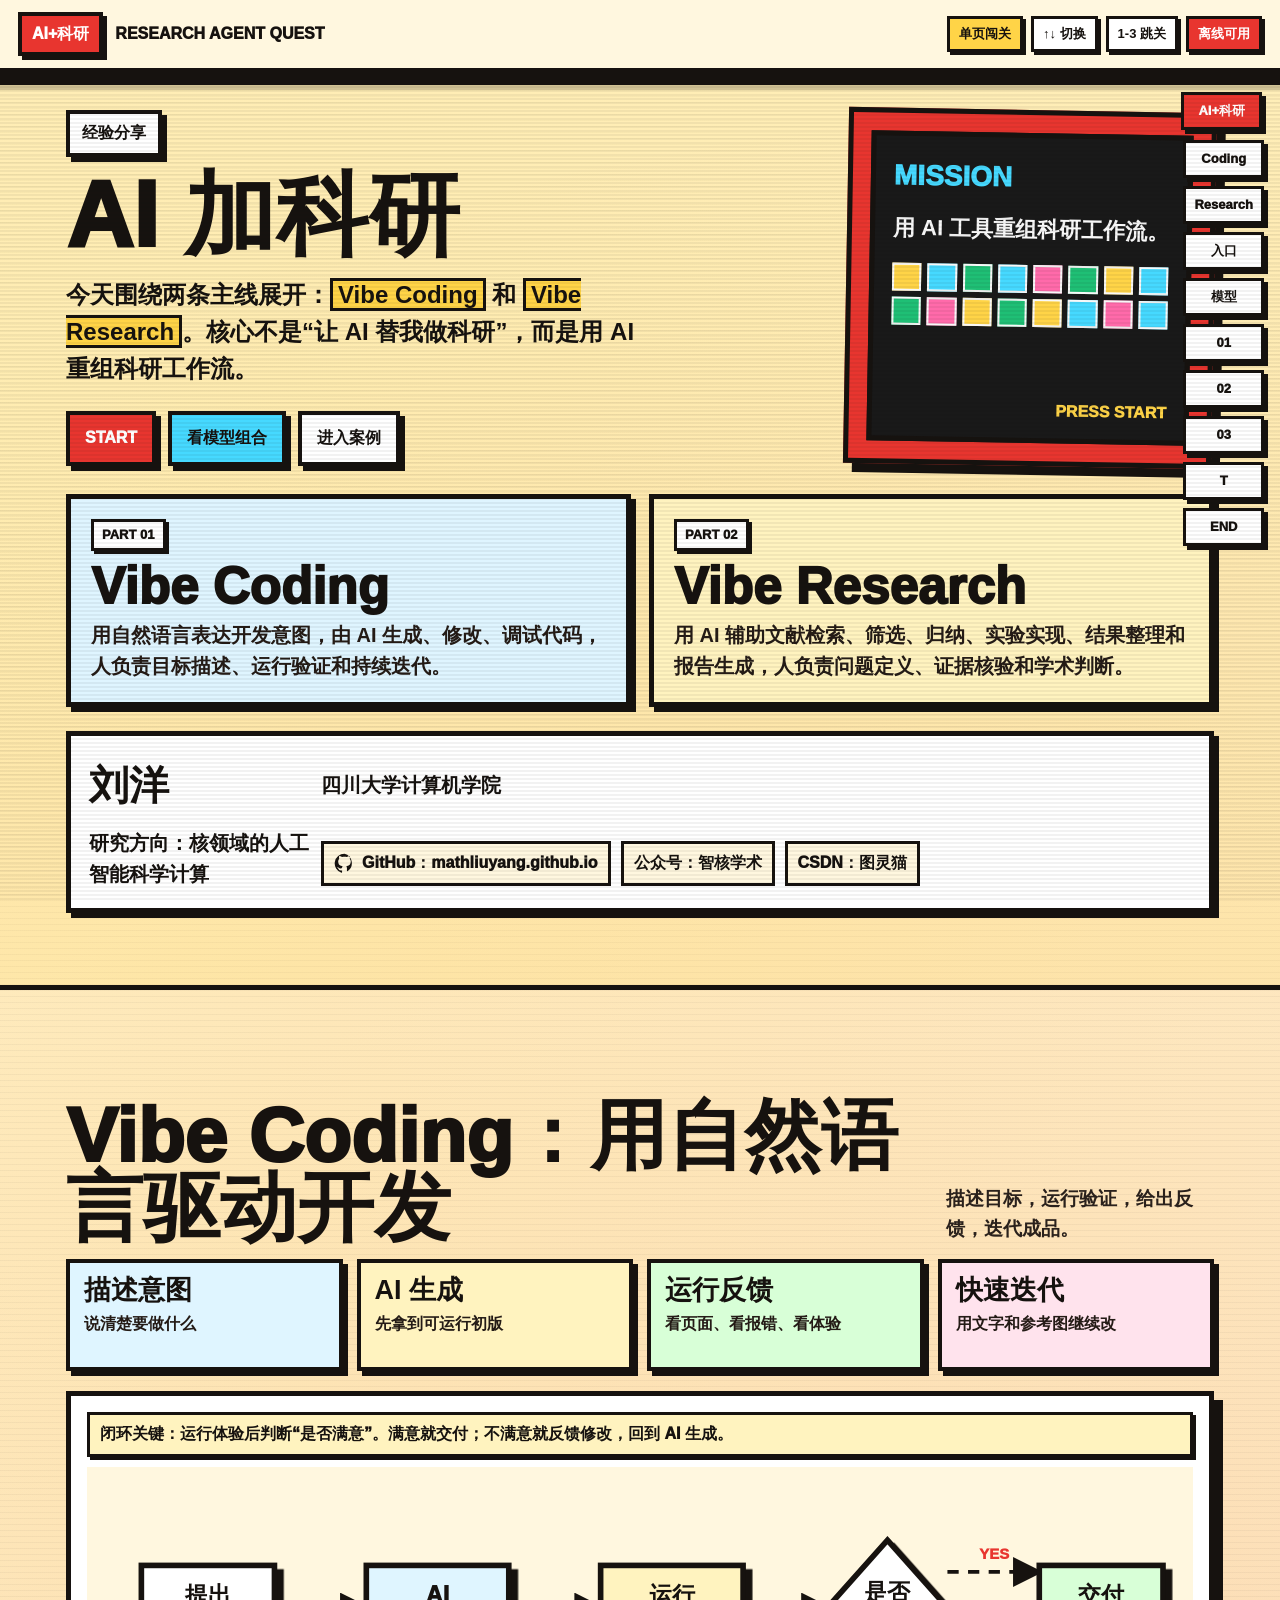
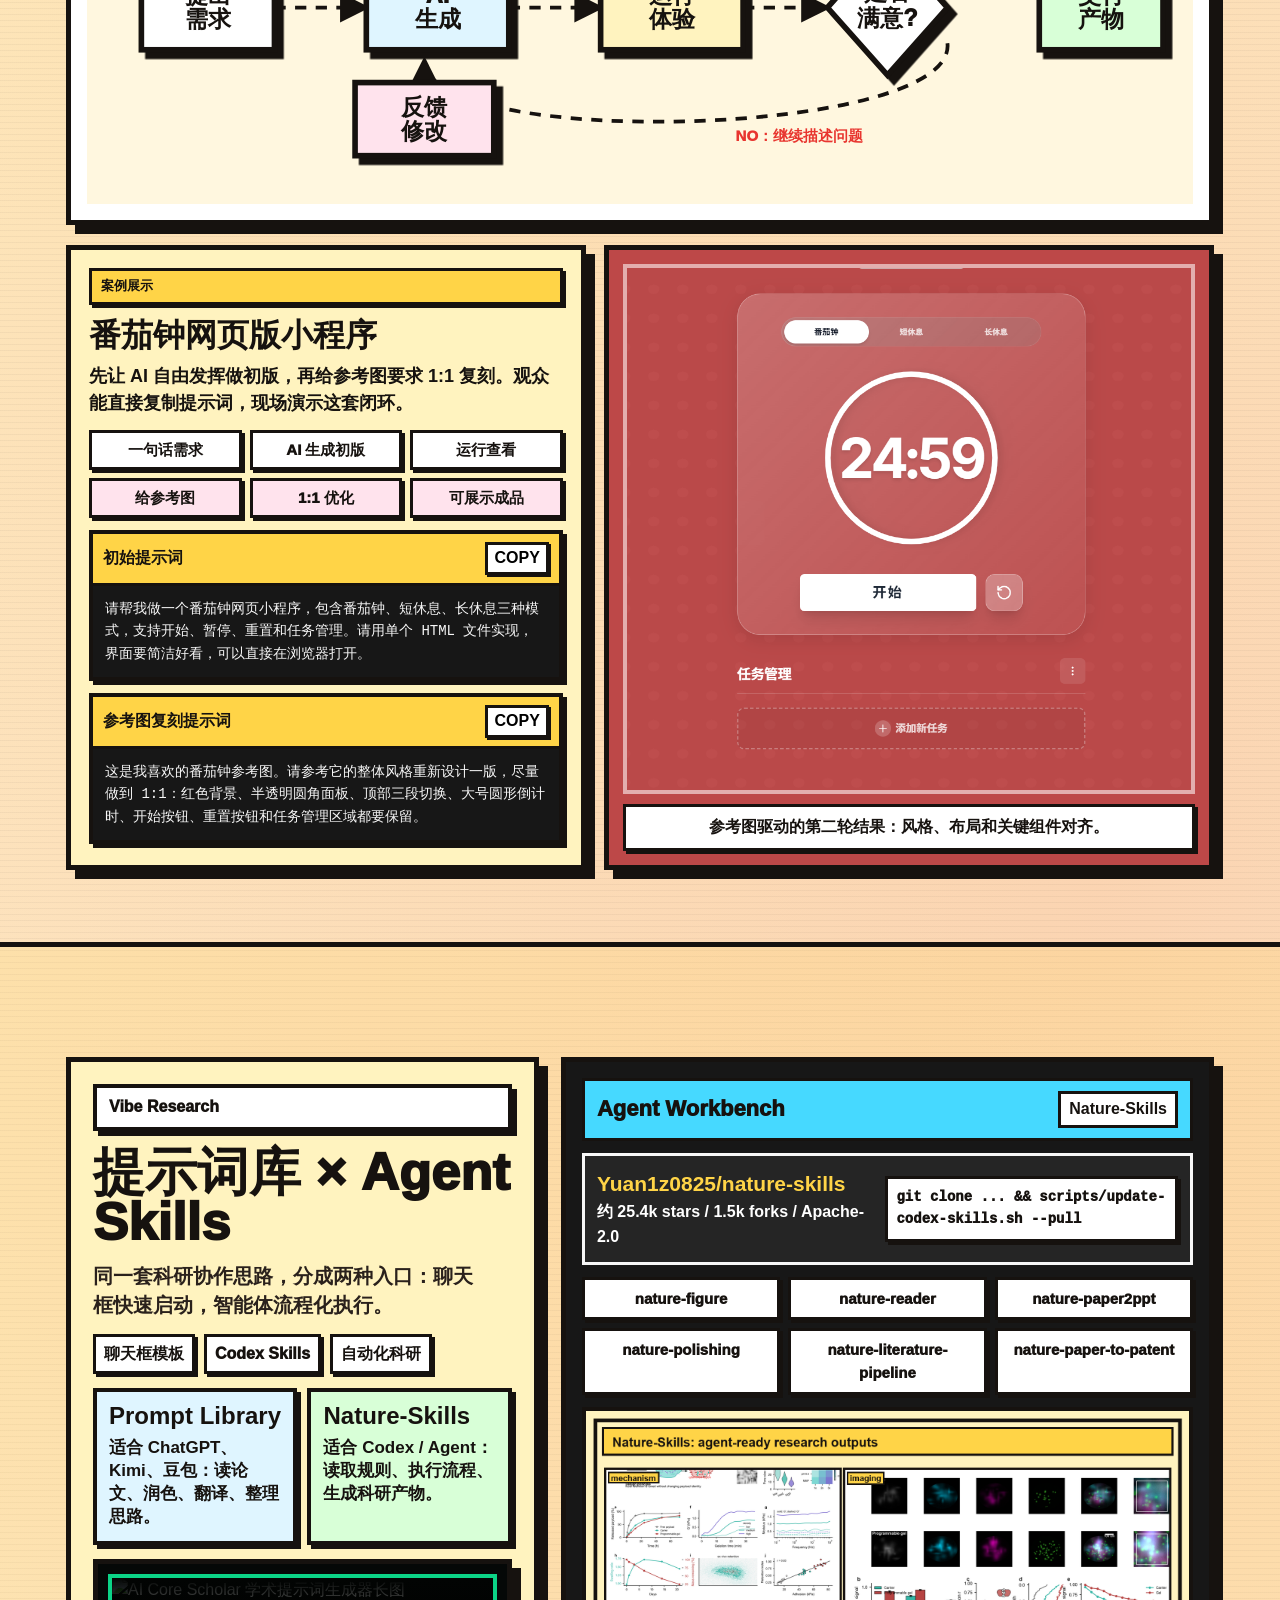
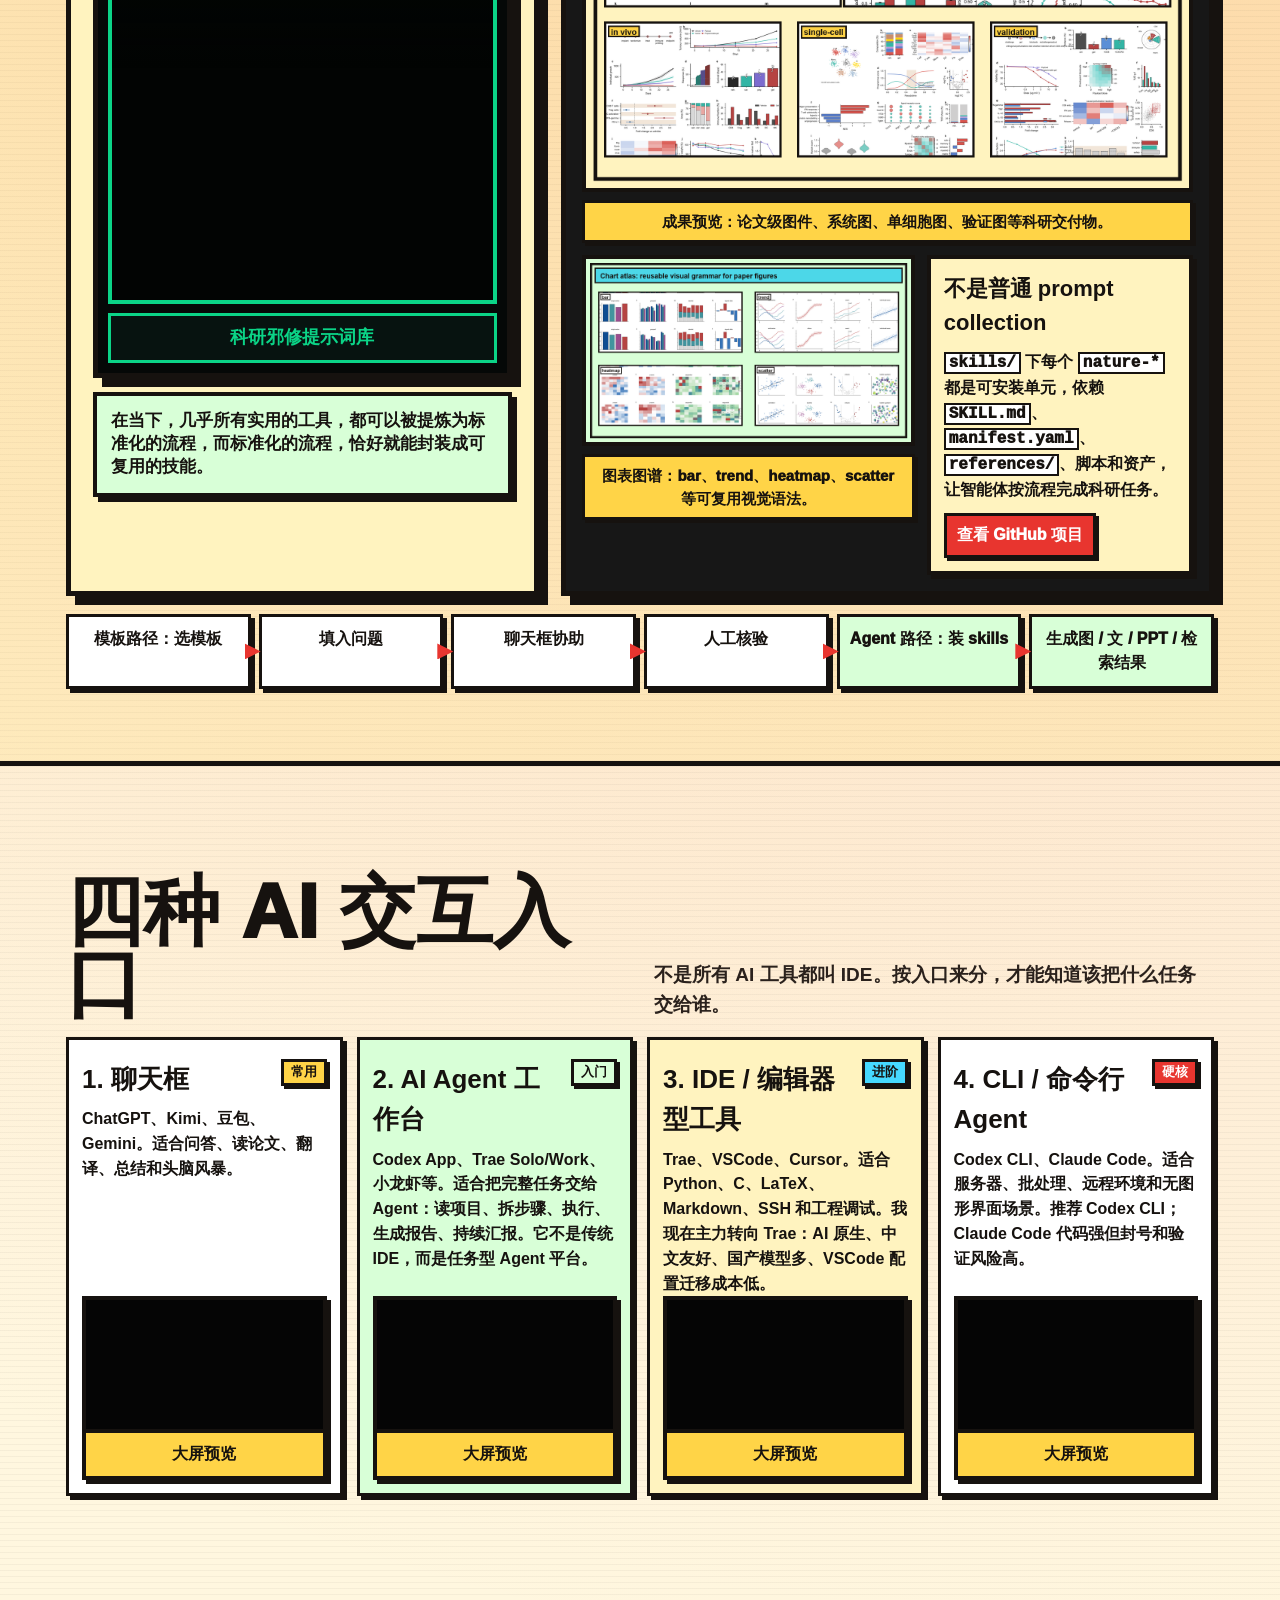
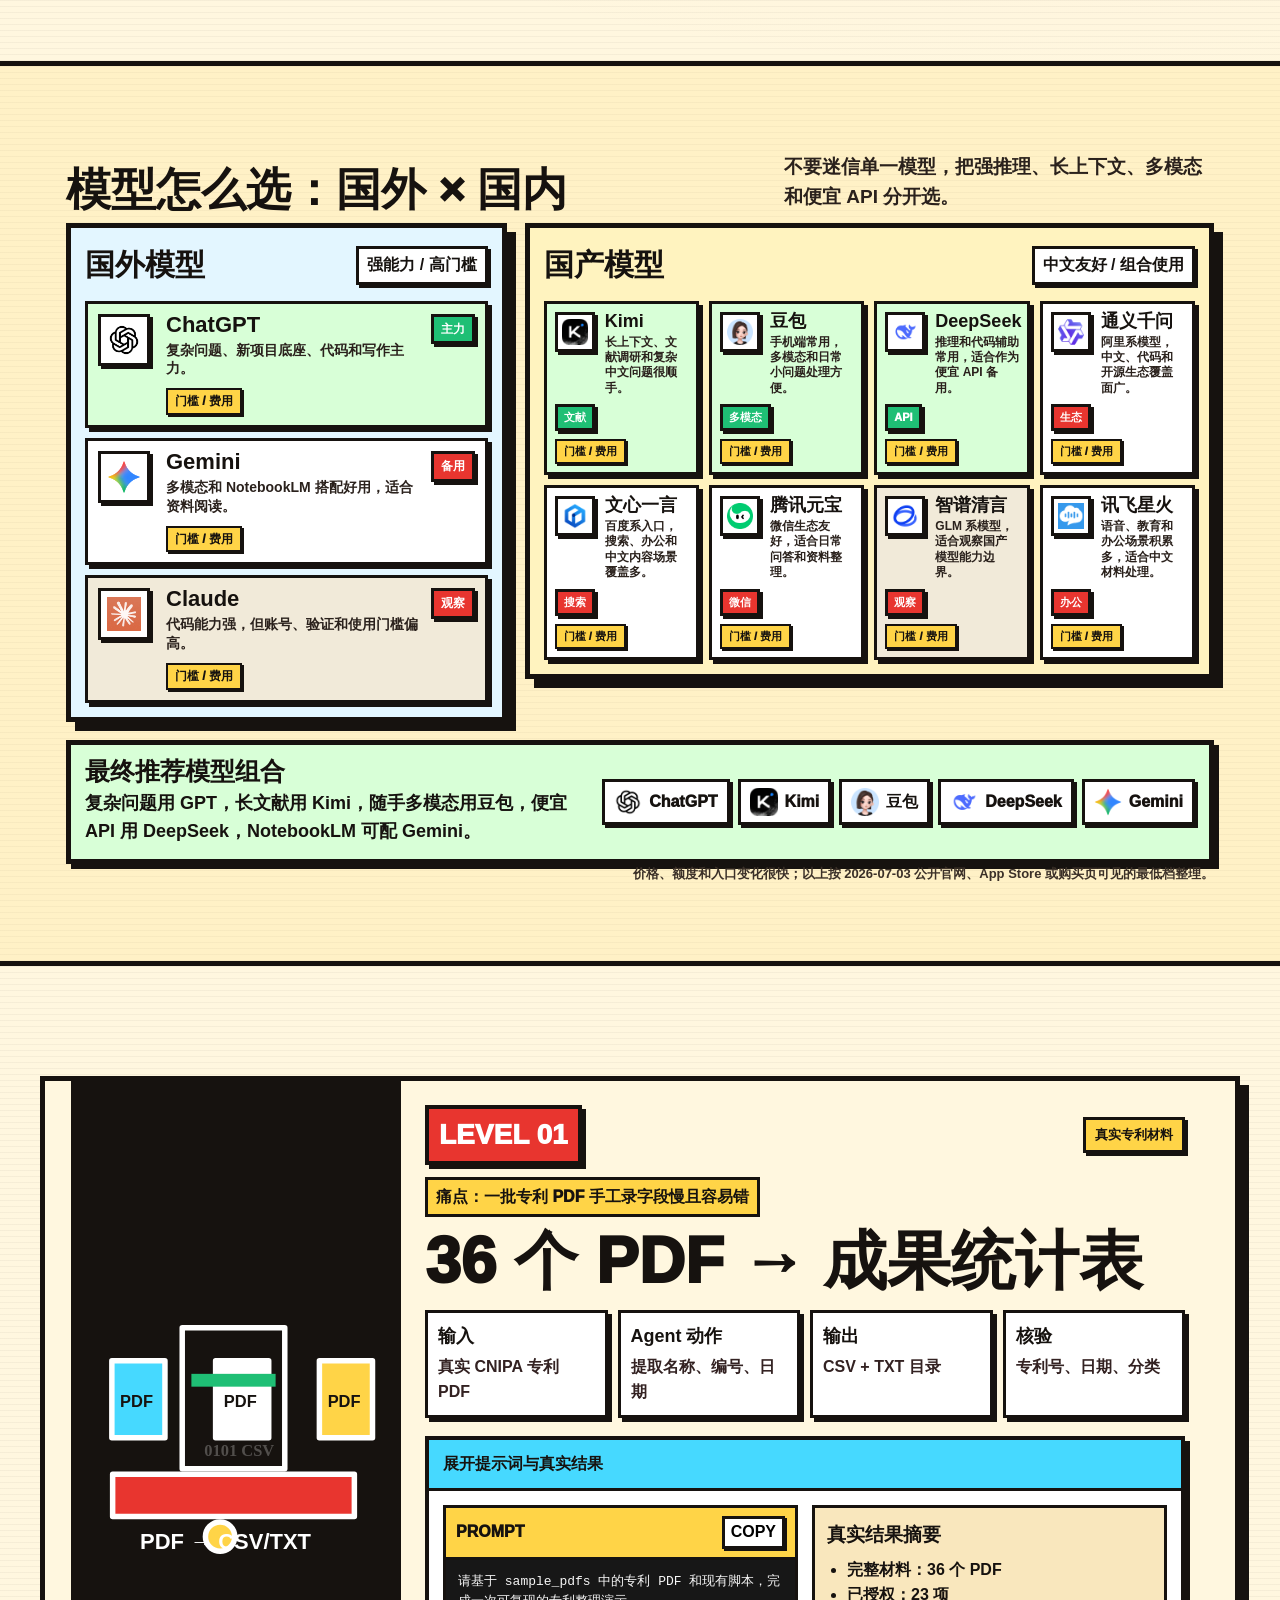
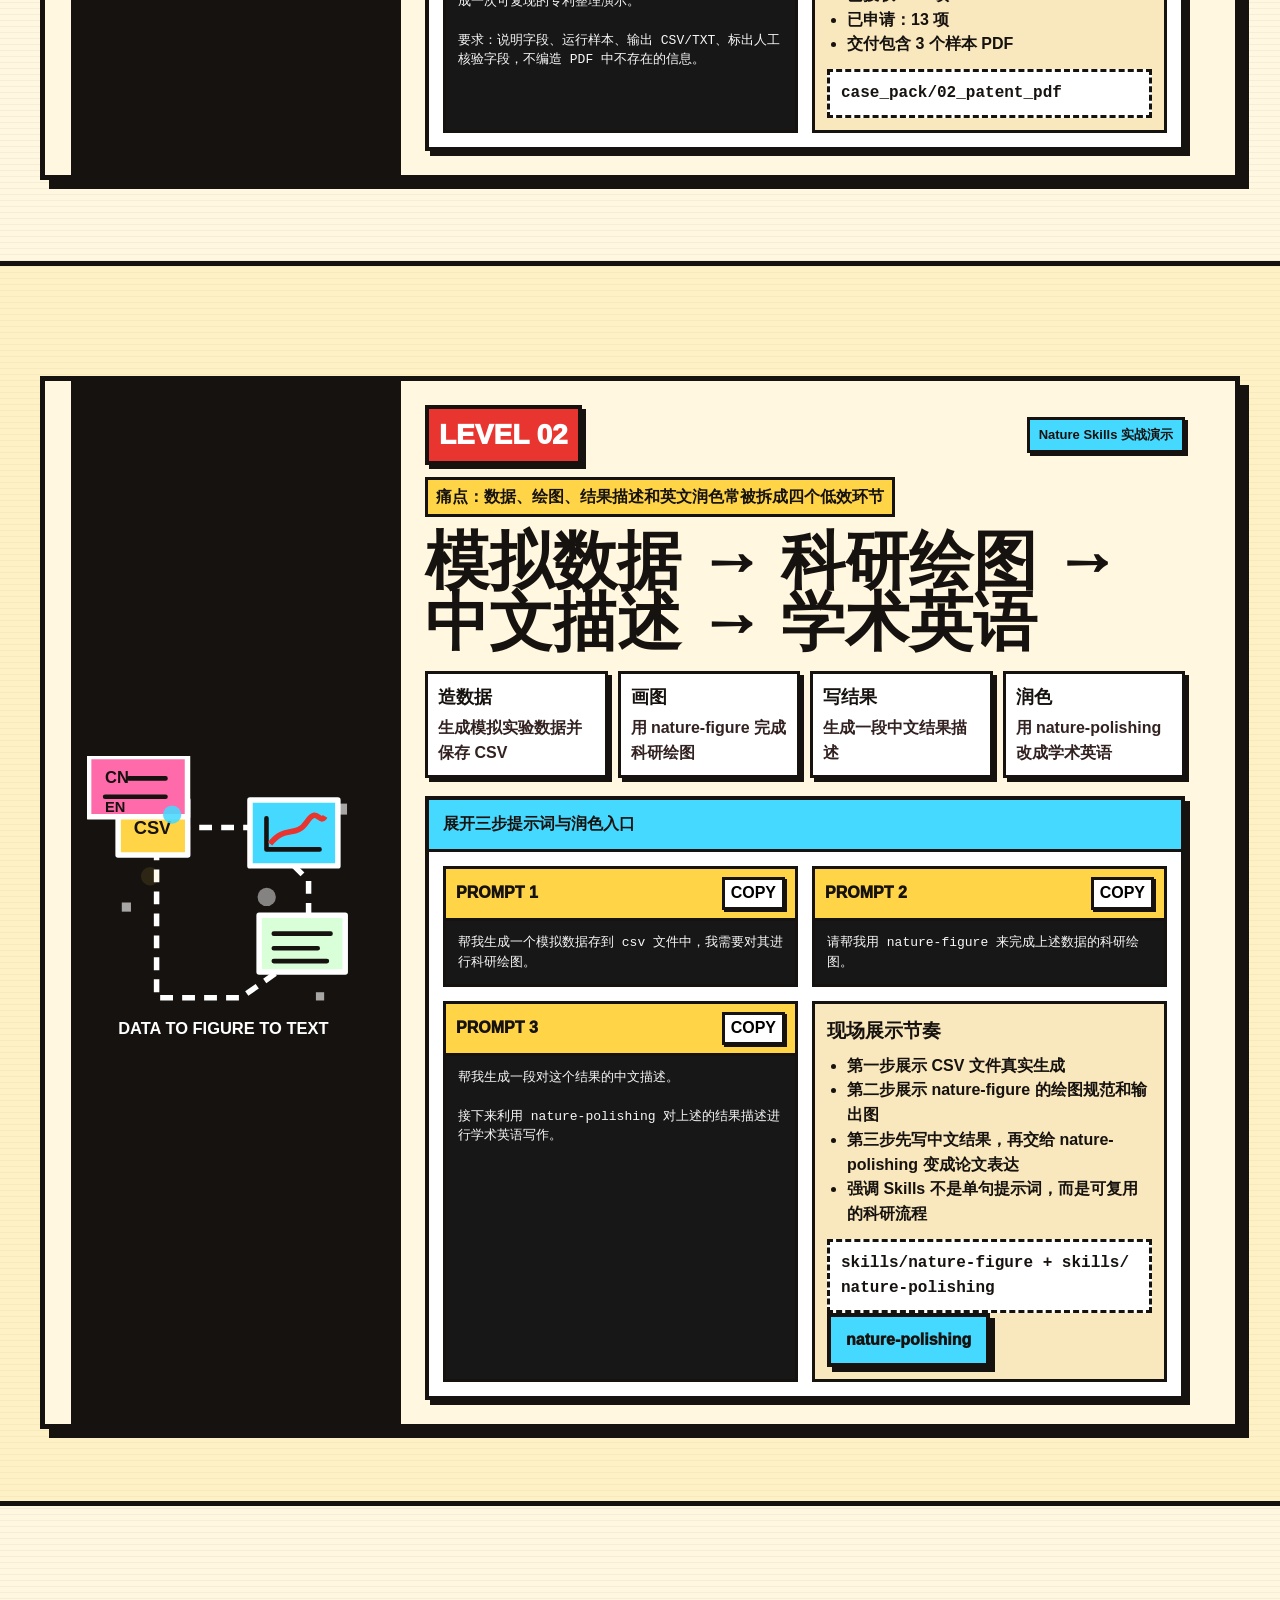
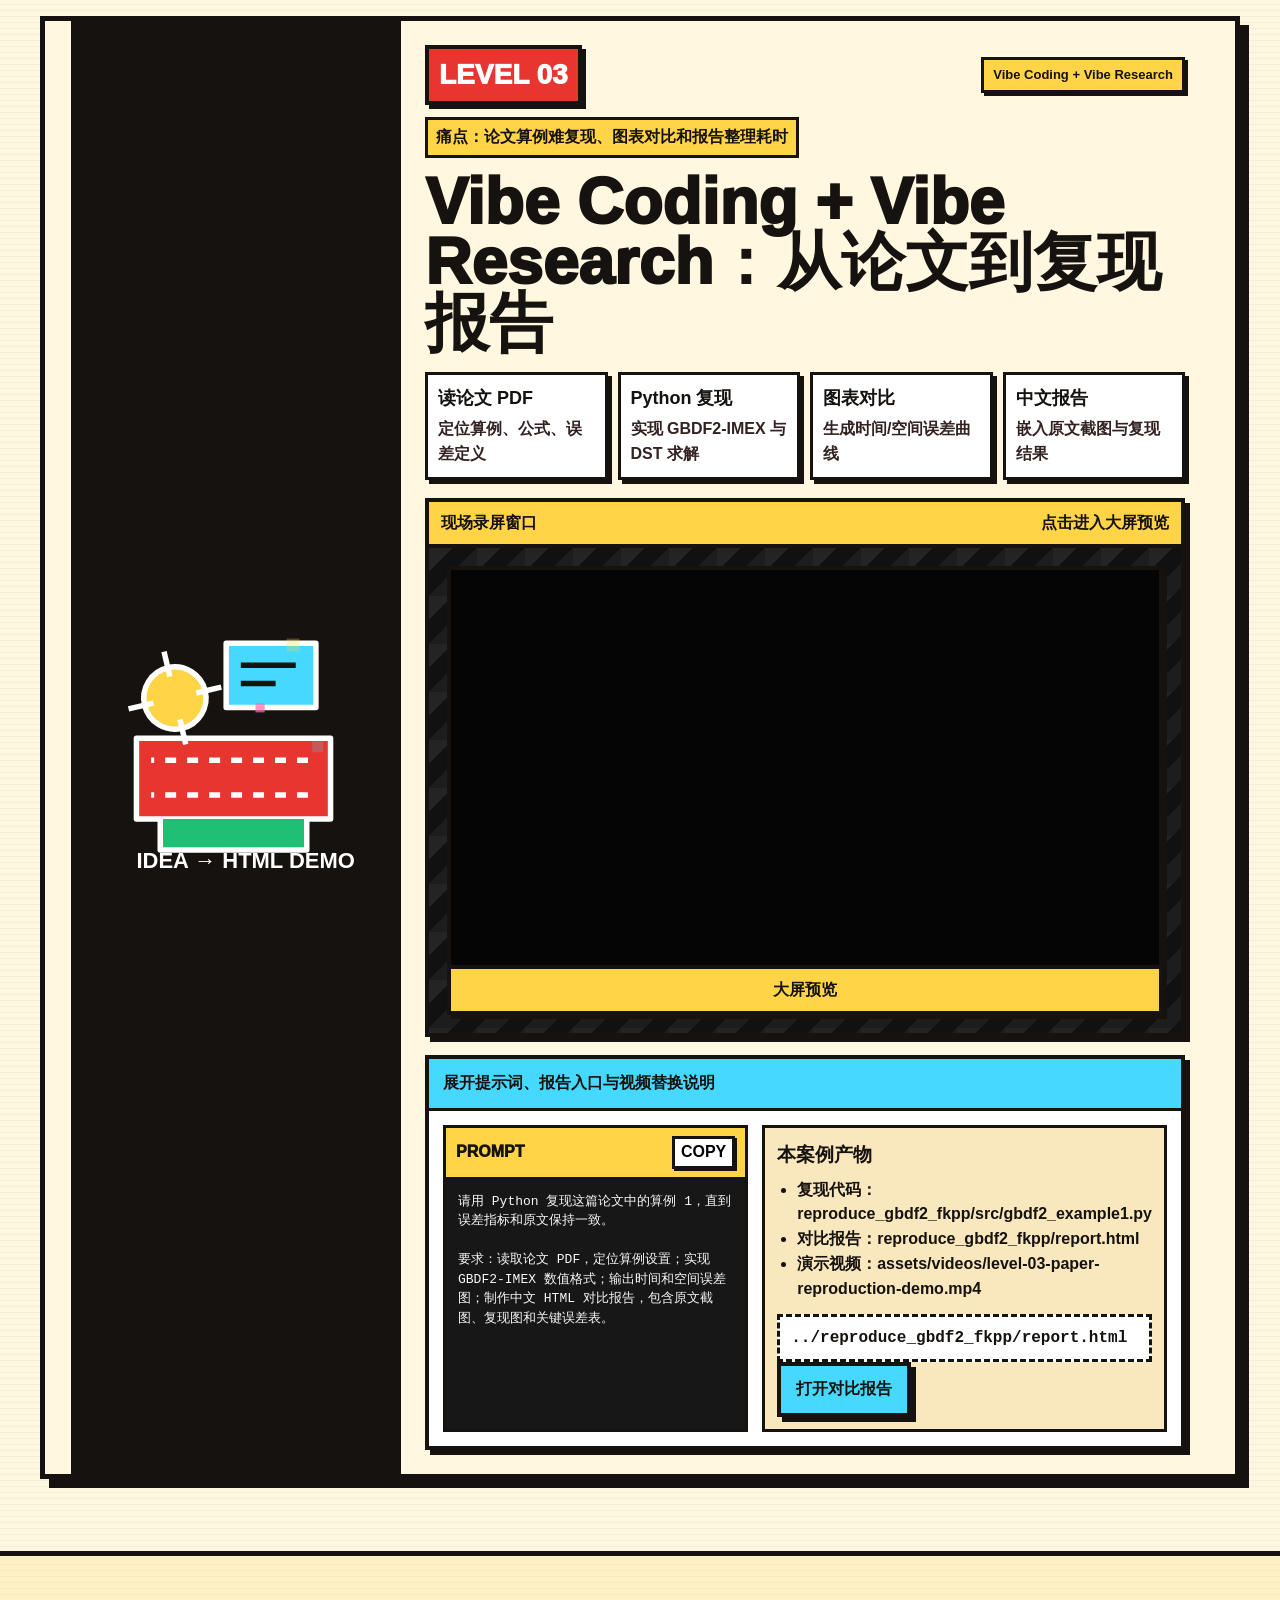
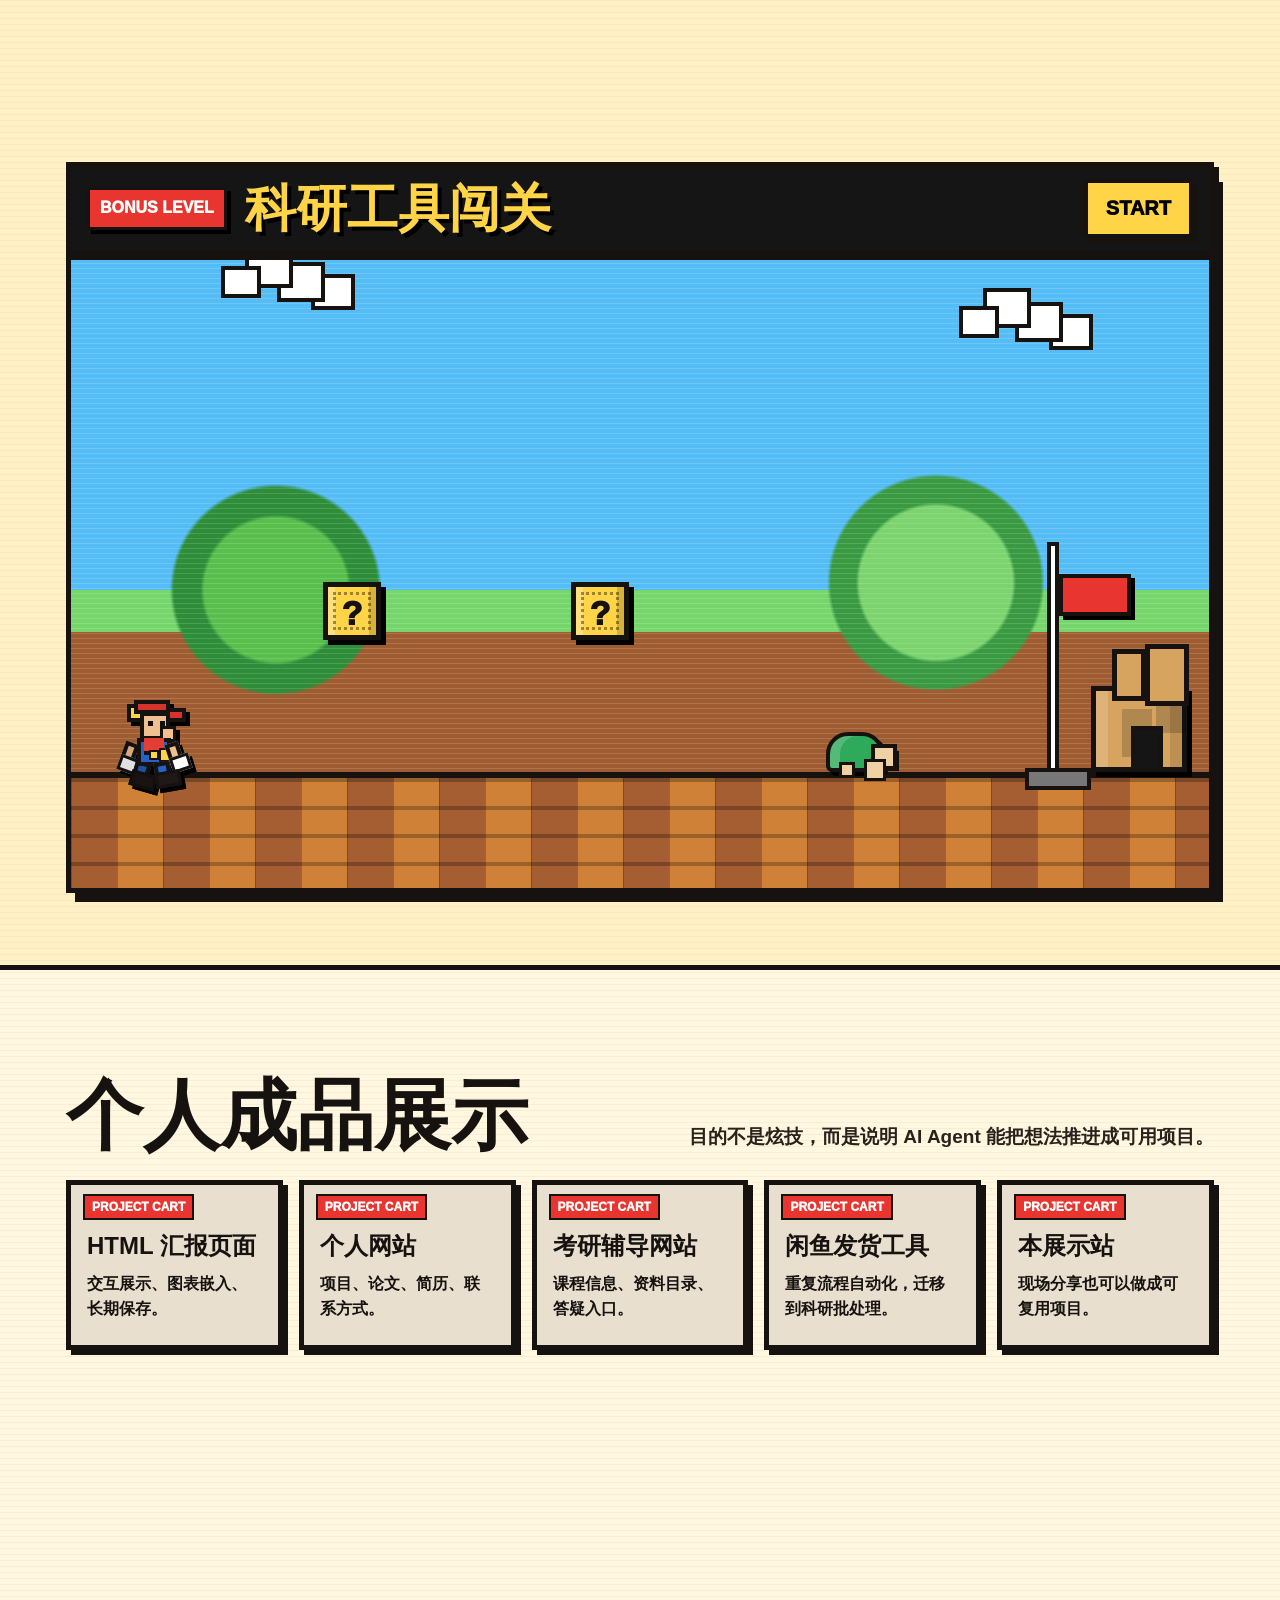
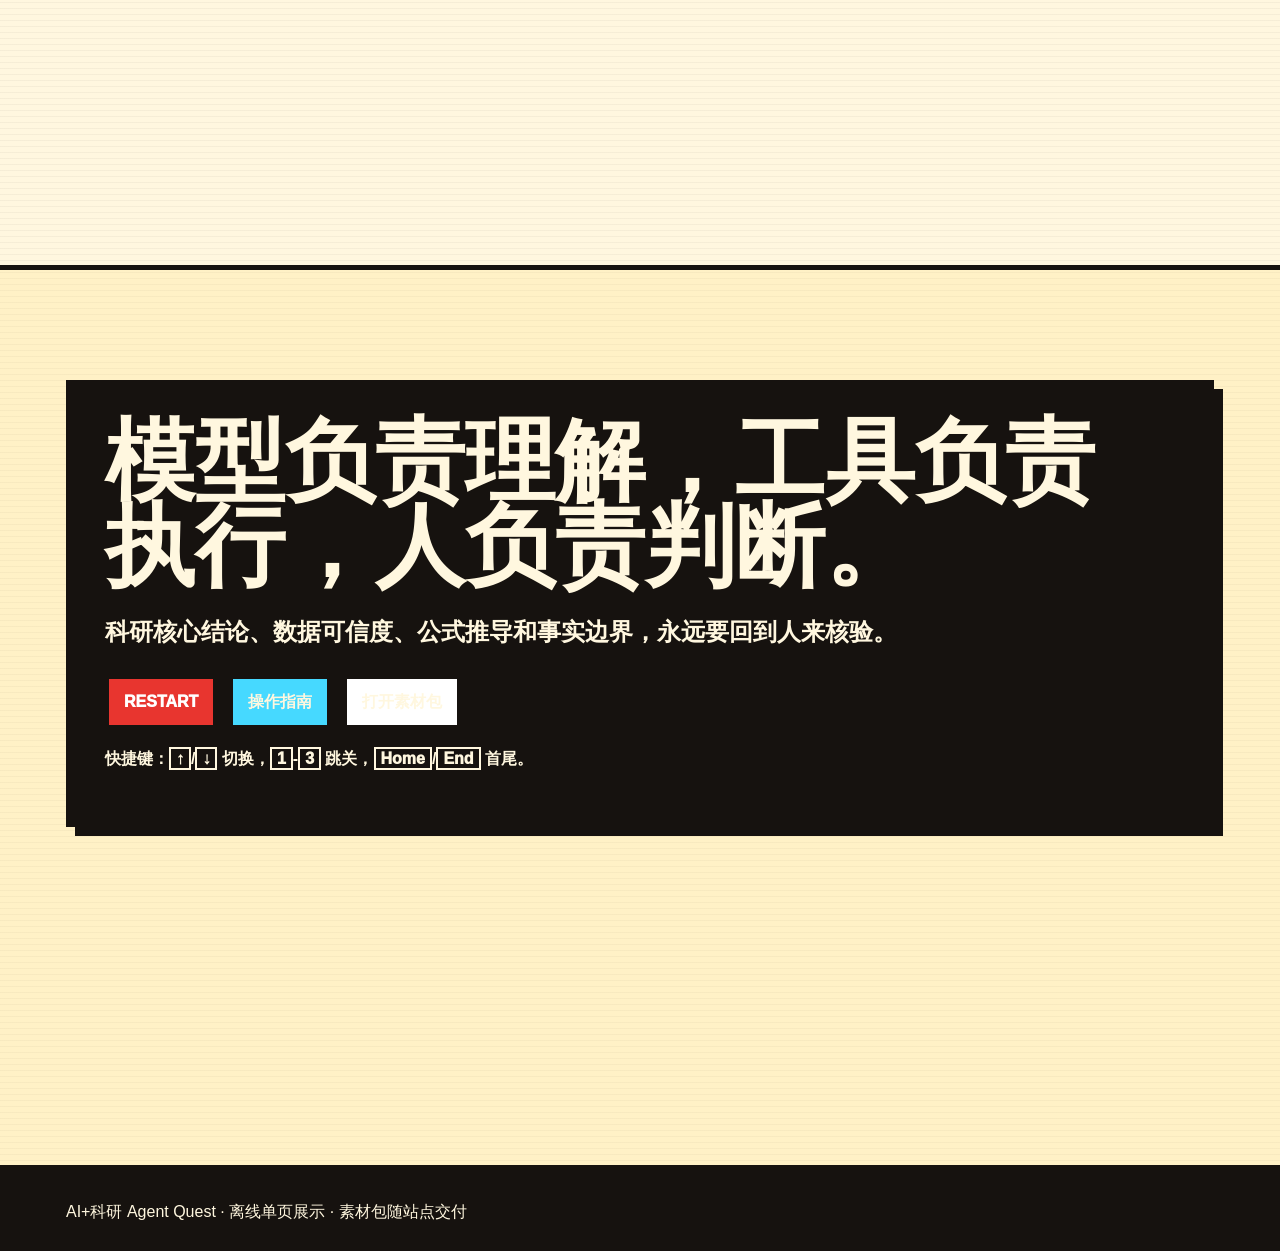
==== commit 6301b7d2: "feat(tools): 替换原有宝箱彩蛋为马里奥风格闯关工具页 重构了工具板块的展示形式，将原来的宝箱式工具彩蛋替换为像素马里奥闯关游戏，通过关卡进度逐步解锁网站、插件、软件三类工具，同时优化了移动" ====
--- a/index.html
+++ b/index.html
@@ -422,92 +422,58 @@
 
   <section class="screen" id="tools" data-section>
     <div class="wrap">
-      <div class="treasure-stage" data-treasure-stage>
-        <div class="treasure-intro">
-          <span class="eyebrow">BONUS STAGE</span>
-          <h2 class="title">工具补给</h2>
-          <p class="desc">开启宝箱，拾取科研工作流里的常用网站、插件和桌面软件。</p>
-        </div>
-
-        <div class="treasure-arena" aria-label="隐藏补给箱工具彩蛋">
-          <button class="treasure-chest" type="button" data-treasure-toggle aria-expanded="false" aria-controls="treasureItems">
-            <span class="chest-lid"><span>TOOLS</span></span>
-            <span class="chest-lock">OPEN</span>
-            <span class="chest-base"></span>
-            <span class="chest-glow"></span>
-          </button>
-          <div class="treasure-burst" aria-hidden="true"><i></i><i></i><i></i><i></i><i></i><i></i></div>
-          <p class="treasure-hint" data-treasure-hint>开启科研工具箱</p>
-
-          <div class="treasure-items" id="treasureItems">
-            <a class="treasure-item web recommended" style="--x:-310px;--y:-134px;--d:.92s" href="https://zh.recompressor.com/" target="_blank" rel="noopener" aria-label="图像优化 Recompressor：压缩与优化图片体积">
-              <img src="assets/logos/tool-recompressor.svg" alt="Recompressor logo"><span>图像优化</span><em>最优</em>
-              <strong>网站</strong><p>压缩与优化图片体积，适合网页、PPT、报告配图收尾。</p><b>官网</b>
-            </a>
-            <a class="treasure-item web" style="--x:-155px;--y:-184px;--d:1.04s" href="https://doc2x.noedgeai.com/" target="_blank" rel="noopener" aria-label="Doc2X：PDF 转 Word Markdown LaTeX">
-              <img src="assets/logos/tool-doc2x.webp" alt="Doc2X logo"><span>Doc2X</span>
-              <strong>网站</strong><p>PDF 转 Word、Markdown、LaTeX，把论文材料拆出来再交给 AI 校对。</p><b>官网</b>
-            </a>
-            <a class="treasure-item web" style="--x:0px;--y:-214px;--d:1.16s" href="https://youmind.com/zh-CN/gpt-image-2-prompts" target="_blank" rel="noopener" aria-label="YouMind：GPT Image 2 提示词参考站">
-              <img src="assets/logos/tool-youmind.png" alt="YouMind logo"><span>YouMind</span>
-              <strong>网站</strong><p>GPT Image 2 提示词参考站，适合找科研示意图和视觉风格灵感。</p><b>官网</b>
-            </a>
-            <a class="treasure-item web" style="--x:155px;--y:-184px;--d:1.28s" href="https://dy.kukutool.com/zh-Hans-SG" target="_blank" rel="noopener" aria-label="无水印解析工具：保存公开演示素材">
-              <img src="assets/logos/tool-kukutool.png" alt="Kukutool logo"><span>无水印解析</span>
-              <strong>网站</strong><p>处理短视频素材链接，适合保存公开演示素材和课堂参考片段。</p><b>官网</b>
-            </a>
-            <a class="treasure-item web" style="--x:310px;--y:-134px;--d:1.4s" href="https://cloud.siliconflow.cn/me/models" target="_blank" rel="noopener" aria-label="硅基流动：模型 API 入口">
-              <img src="assets/logos/tool-siliconflow.png" alt="SiliconFlow logo"><span>硅基流动</span>
-              <strong>网站</strong><p>国产与开源模型 API 入口，适合低成本测试模型、脚本和 Agent 调用。</p><b>官网</b>
-            </a>
-
-            <a class="treasure-item plugin" style="--x:-310px;--y:36px;--d:1.52s" href="https://www.easyscholar.cc/" target="_blank" rel="noopener" aria-label="Easy Scholar：显示期刊等级和 SCI 分区">
-              <img src="assets/logos/tool-easyscholar.jpg" alt="Easy Scholar logo"><span>Easy Scholar</span>
-              <strong>浏览器插件</strong><p>检索论文时快速看期刊等级、分区和常用评价信息。</p><b>官网</b>
-            </a>
-            <a class="treasure-item plugin" style="--x:-155px;--y:94px;--d:1.64s" href="https://www.itab.link/" target="_blank" rel="noopener" aria-label="iTab：浏览器新标签页和快捷入口">
-              <img src="assets/logos/tool-itab.png" alt="iTab logo"><span>iTab</span>
-              <strong>浏览器插件</strong><p>把常用 AI、文献、邮箱、网盘入口整理成一个干净的新标签页。</p><b>官网</b>
-            </a>
-            <a class="treasure-item plugin" style="--x:0px;--y:126px;--d:1.76s" href="https://adguard.com/" target="_blank" rel="noopener" aria-label="AdGuard：广告拦截器">
-              <img src="assets/logos/tool-adguard.png" alt="AdGuard logo"><span>AdGuard</span>
-              <strong>浏览器插件</strong><p>过滤广告和干扰元素，读资料、查文献时页面更清爽。</p><b>官网</b>
-            </a>
-            <a class="treasure-item plugin" style="--x:155px;--y:94px;--d:1.88s" href="https://immersivetranslate.com/" target="_blank" rel="noopener" aria-label="沉浸式翻译：双语网页 PDF 和视频字幕翻译">
-              <img src="assets/logos/tool-immersive-translate.svg" alt="Immersive Translate logo"><span>沉浸式翻译</span>
-              <strong>浏览器插件</strong><p>双语网页、PDF 和视频字幕翻译，适合追踪海外论文、文档和模型更新。</p><b>官网</b>
-            </a>
-            <a class="treasure-item plugin" style="--x:310px;--y:36px;--d:2s" href="https://www.zotero.org/download/connectors" target="_blank" rel="noopener" aria-label="Zotero Connector：网页文献一键入库">
-              <img src="assets/logos/tool-zotero.png" alt="Zotero Connector logo"><span>Zotero Connector</span>
-              <strong>浏览器插件</strong><p>从网页、Google Scholar 和出版社页面一键保存文献元数据。</p><b>官网</b>
-            </a>
-
-            <a class="treasure-item software" style="--x:-246px;--y:226px;--d:2.12s" href="https://typora.io/" target="_blank" rel="noopener" aria-label="Typora：Markdown 写作软件">
-              <img src="assets/logos/tool-typora.png" alt="Typora logo"><span>Typora</span>
-              <strong>软件</strong><p>Markdown 写作、笔记和报告初稿，适合轻量整理科研材料。</p><b>官网</b>
-            </a>
-            <a class="treasure-item software" style="--x:-92px;--y:214px;--d:2.24s" href="https://www.zotero.org/" target="_blank" rel="noopener" aria-label="Zotero：文献管理软件">
-              <img src="assets/logos/tool-zotero.png" alt="Zotero logo"><span>Zotero</span>
-              <strong>软件</strong><p>文献库、引用、PDF 管理和 BibTeX，是论文写作的底座工具。</p><b>官网</b>
-            </a>
-            <a class="treasure-item software" style="--x:62px;--y:246px;--d:2.36s" href="https://www.doubao.com/download/desktop" target="_blank" rel="noopener" aria-label="豆包桌面端：多模态 AI 助手">
-              <img src="assets/logos/tool-doubao.png" alt="豆包 logo"><span>豆包桌面端</span>
-              <strong>软件</strong><p>多模态问答、截图解释、日常材料处理，适合随手问和看图。</p><b>官网</b>
-            </a>
-            <a class="treasure-item software" style="--x:192px;--y:210px;--d:2.48s" href="https://openai.com/codex/" target="_blank" rel="noopener" aria-label="Codex：OpenAI 编码 Agent">
-              <img src="assets/logos/tool-codex.png" alt="OpenAI Codex logo"><span>Codex</span>
-              <strong>软件</strong><p>Agent 任务执行、读项目、改代码、跑验证，也可和 Trae Work 形成组合。</p><b>官网</b>
-            </a>
-            <a class="treasure-item software" style="--x:310px;--y:184px;--d:2.6s" href="https://www.trae.ai/download" target="_blank" rel="noopener" aria-label="Trae：AI 原生 IDE">
-              <img src="assets/logos/tool-trae.png" alt="Trae logo"><span>Trae</span>
-              <strong>软件</strong><p>AI 原生 IDE，适合代码、网页和科研脚本迭代。</p><b>官网</b>
-            </a>
-          </div>
-
-          <div class="treasure-mobile-detail" data-treasure-detail aria-live="polite">
-            <b>点一个图标查看简介</b>
-            <span>网站、插件和软件会分批从宝箱里蹦出来。</span>
-            <a href="#" target="_blank" rel="noopener">官网</a>
+      <div class="tool-quest" data-tool-quest>
+        <div class="quest-hud">
+          <div><span>BONUS LEVEL</span><b>科研工具闯关</b></div>
+          <button class="quest-start" type="button" data-quest-next>START</button>
+        </div>
+        <div class="quest-stage" aria-label="科研工具像素闯关奖励关">
+          <div class="quest-skyline" aria-hidden="true"></div>
+          <div class="quest-score" data-quest-status>第 1 关：顶金币砖块，解锁网站工具。</div>
+          <div class="quest-runner" aria-hidden="true">
+            <span class="runner-cap"></span>
+            <span class="runner-head"></span>
+            <span class="runner-body"></span>
+            <span class="runner-arm runner-arm-front"></span>
+            <span class="runner-arm runner-arm-back"></span>
+            <span class="runner-leg runner-leg-front"></span>
+            <span class="runner-leg runner-leg-back"></span>
+          </div>
+          <div class="coin-block" aria-hidden="true">?</div>
+          <div class="coin-pop" aria-hidden="true"></div>
+          <div class="mushroom-block" aria-hidden="true">?</div>
+          <div class="mushroom" aria-hidden="true"></div>
+          <div class="turtle" aria-hidden="true"></div>
+          <div class="flagpole" aria-hidden="true"><span></span><b></b></div>
+          <div class="castle" aria-hidden="true"></div>
+          <div class="quest-ground" aria-hidden="true"></div>
+
+          <div class="reward-board">
+            <div class="reward-row reward-web" data-reward="web">
+              <a class="reward-card recommended" href="https://zh.recompressor.com/" target="_blank" rel="noopener"><img src="assets/logos/tool-recompressor.svg" alt="Recompressor logo"><b>图像优化</b><span>网站</span></a>
+              <a class="reward-card" href="https://doc2x.noedgeai.com/" target="_blank" rel="noopener"><img src="assets/logos/tool-doc2x.webp" alt="Doc2X logo"><b>Doc2X</b><span>网站</span></a>
+              <a class="reward-card" href="https://youmind.com/zh-CN/gpt-image-2-prompts" target="_blank" rel="noopener"><img src="assets/logos/tool-youmind.png" alt="YouMind logo"><b>YouMind</b><span>提示词</span></a>
+              <a class="reward-card" href="https://dy.kukutool.com/zh-Hans-SG" target="_blank" rel="noopener"><img src="assets/logos/tool-kukutool.png" alt="Kukutool logo"><b>无水印解析</b><span>素材</span></a>
+              <a class="reward-card" href="https://cloud.siliconflow.cn/me/models" target="_blank" rel="noopener"><img src="assets/logos/tool-siliconflow.png" alt="SiliconFlow logo"><b>硅基流动</b><span>API</span></a>
+            </div>
+            <div class="reward-row reward-plugin" data-reward="plugin">
+              <a class="reward-card" href="https://www.easyscholar.cc/" target="_blank" rel="noopener"><img src="assets/logos/tool-easyscholar.jpg" alt="Easy Scholar logo"><b>Easy Scholar</b><span>插件</span></a>
+              <a class="reward-card" href="https://www.itab.link/" target="_blank" rel="noopener"><img src="assets/logos/tool-itab.png" alt="iTab logo"><b>iTab</b><span>插件</span></a>
+              <a class="reward-card" href="https://adguard.com/" target="_blank" rel="noopener"><img src="assets/logos/tool-adguard.png" alt="AdGuard logo"><b>AdGuard</b><span>插件</span></a>
+              <a class="reward-card" href="https://immersivetranslate.com/" target="_blank" rel="noopener"><img src="assets/logos/tool-immersive-translate.svg" alt="Immersive Translate logo"><b>沉浸式翻译</b><span>插件</span></a>
+              <a class="reward-card" href="https://www.zotero.org/download/connectors" target="_blank" rel="noopener"><img src="assets/logos/tool-zotero.png" alt="Zotero Connector logo"><b>Zotero Connector</b><span>插件</span></a>
+            </div>
+            <div class="reward-row reward-software" data-reward="software">
+              <a class="reward-card" href="https://typora.io/" target="_blank" rel="noopener"><img src="assets/logos/tool-typora.png" alt="Typora logo"><b>Typora</b><span>软件</span></a>
+              <a class="reward-card" href="https://www.zotero.org/" target="_blank" rel="noopener"><img src="assets/logos/tool-zotero.png" alt="Zotero logo"><b>Zotero</b><span>软件</span></a>
+              <a class="reward-card" href="https://www.doubao.com/download/desktop" target="_blank" rel="noopener"><img src="assets/logos/tool-doubao.png" alt="豆包 logo"><b>豆包桌面端</b><span>软件</span></a>
+              <a class="reward-card" href="https://openai.com/codex/" target="_blank" rel="noopener"><img src="assets/logos/tool-codex.png" alt="OpenAI Codex logo"><b>Codex</b><span>Agent</span></a>
+              <a class="reward-card" href="https://www.trae.ai/download" target="_blank" rel="noopener"><img src="assets/logos/tool-trae.png" alt="Trae logo"><b>Trae</b><span>IDE</span></a>
+            </div>
+          </div>
+          <div class="quest-finale" data-quest-finale>
+            <b>模型负责理解，工具负责执行，人负责判断。</b>
+            <span>科研核心结论、数据可信度、公式推导和事实边界，永远要回到人来核验。</span>
           </div>
         </div>
       </div>
--- a/assets/css/arcade.css
+++ b/assets/css/arcade.css
@@ -451,6 +451,164 @@
 .tool-grid,.portfolio-grid{display:grid;grid-template-columns:repeat(5,1fr);gap:16px}
 .tool,.cart{border:var(--line);background:white;box-shadow:var(--shadow2);padding:16px;min-height:170px}
 .tool h3,.cart h3{font-size:24px;margin:0 0 8px}.tool p,.cart p{font-weight:800;margin:0}
+.tool-quest{display:grid;gap:14px}
+.quest-hud{
+  position:sticky;top:96px;z-index:40;
+  border:var(--line);background:#151515;color:white;box-shadow:var(--shadow2);
+  padding:12px 16px;display:flex;justify-content:space-between;align-items:center;gap:16px;
+}
+.quest-hud div{display:flex;align-items:center;gap:18px;min-width:0}
+.quest-hud span{border:3px solid var(--ink);background:var(--red);box-shadow:4px 4px 0 #000;padding:6px 10px;font-weight:1000}
+.quest-hud b{font-size:clamp(28px,4vw,52px);line-height:1;color:var(--yellow);text-shadow:4px 4px 0 #000}
+.quest-start{
+  border:4px solid var(--ink);background:var(--yellow);box-shadow:var(--shadow2);padding:10px 18px;
+  font-size:20px;font-weight:1000;cursor:pointer;white-space:nowrap;
+}
+.quest-start:disabled{filter:grayscale(.3);cursor:wait}
+.quest-stage{
+  position:relative;min-height:720px;border:var(--line);box-shadow:var(--shadow);overflow:hidden;background:
+    linear-gradient(rgba(255,255,255,.14) 1px,transparent 1px) 0 0/100% 5px,
+    radial-gradient(circle at 18% 58%,#58bf4d 0 7%,#2e8d38 7.4% 10%,transparent 10.4%),
+    radial-gradient(circle at 76% 57%,#7bd46e 0 8%,#399a42 8.4% 11%,transparent 11.4%),
+    linear-gradient(#55bdf5 0 58%,#76d66c 58% 64%,#9f5c30 64% 100%);
+}
+.quest-stage:before{
+  content:"BONUS LEVEL 1-1";position:absolute;left:22px;top:18px;z-index:3;border:4px solid var(--ink);
+  background:var(--yellow);box-shadow:4px 4px 0 var(--ink);padding:6px 10px;font-weight:1000;
+}
+.quest-skyline:before,.quest-skyline:after{
+  content:"";position:absolute;top:88px;width:32px;height:24px;background:white;border:4px solid var(--ink);
+  box-shadow:
+    28px -14px 0 0 white,28px -14px 0 4px var(--ink),
+    60px 0 0 0 white,60px 0 0 4px var(--ink),
+    92px 10px 0 -2px white,92px 10px 0 2px var(--ink);
+}
+.quest-skyline:before{left:150px}.quest-skyline:after{right:210px;top:128px}
+.quest-score{
+  position:absolute;right:24px;top:18px;z-index:3;border:4px solid var(--ink);background:#151515;color:white;
+  box-shadow:4px 4px 0 var(--ink);padding:8px 12px;font-weight:1000;max-width:440px;text-align:right;
+}
+.quest-runner{
+  position:absolute;left:54px;bottom:116px;z-index:8;width:52px;height:72px;
+  image-rendering:pixelated;filter:drop-shadow(4px 4px 0 #000);
+}
+.quest-runner span{position:absolute;display:block;box-sizing:border-box}
+.runner-cap{
+  left:9px;top:0;width:36px;height:14px;background:#d7332d;border:4px solid var(--ink);
+  box-shadow:16px 8px 0 -4px #d7332d,16px 8px 0 0 var(--ink),-5px 6px 0 -2px #ffd447,-5px 6px 0 2px var(--ink);
+}
+.runner-head{
+  left:15px;top:12px;width:30px;height:28px;background:#f1c090;border:4px solid var(--ink);
+}
+.runner-head:before{
+  content:"";position:absolute;left:4px;top:5px;width:5px;height:5px;background:#111;
+  box-shadow:12px 0 0 #111,20px 9px 0 -1px #8a4725;
+}
+.runner-head:after{
+  content:"";position:absolute;right:-10px;top:10px;width:10px;height:10px;background:#f1c090;border:3px solid var(--ink);
+}
+.runner-body{
+  left:12px;top:38px;width:34px;height:28px;background:#2562c9;border:4px solid var(--ink);
+}
+.runner-body:before{
+  content:"";position:absolute;left:3px;right:3px;top:-4px;height:13px;background:#e43d32;border-bottom:4px solid var(--ink);
+}
+.runner-body:after{
+  content:"";position:absolute;left:8px;top:8px;width:6px;height:6px;background:#ffd447;border:2px solid var(--ink);
+  box-shadow:12px 0 0 #ffd447,12px 0 0 2px var(--ink);
+}
+.runner-arm{
+  top:43px;width:14px;height:24px;background:#f1c090;border:4px solid var(--ink);transform-origin:top center;
+}
+.runner-arm-front{right:-1px;transform:rotate(-18deg)}
+.runner-arm-back{left:1px;z-index:-1;transform:rotate(20deg);filter:brightness(.88)}
+.runner-arm:after{
+  content:"";position:absolute;left:-4px;bottom:-10px;width:14px;height:10px;background:white;border:3px solid var(--ink);
+}
+.runner-leg{
+  top:62px;width:16px;height:19px;background:#2562c9;border:4px solid var(--ink);transform-origin:top center;
+}
+.runner-leg-front{left:28px;transform:rotate(-10deg)}
+.runner-leg-back{left:11px;z-index:-1;transform:rotate(16deg);filter:brightness(.82)}
+.runner-leg:after{
+  content:"";position:absolute;left:-5px;bottom:-11px;width:20px;height:10px;background:#1f1816;border:3px solid var(--ink);
+}
+.coin-block,.mushroom-block{
+  position:absolute;bottom:248px;z-index:4;width:58px;height:58px;border:5px solid var(--ink);background:var(--yellow);
+  box-shadow:inset 7px 0 0 rgba(255,255,255,.28),inset -7px 0 0 rgba(0,0,0,.16),5px 5px 0 #000;
+  display:grid;place-items:center;font-size:34px;font-weight:1000;
+}
+.coin-block:before,.mushroom-block:before{content:"";position:absolute;inset:5px;border:3px dotted rgba(0,0,0,.38)}
+.coin-block{left:252px}.mushroom-block{left:500px}
+.coin-pop{
+  position:absolute;left:268px;bottom:320px;z-index:6;width:28px;height:28px;border:4px solid var(--ink);border-radius:50%;
+  background:var(--yellow);box-shadow:3px 3px 0 #000;opacity:0;
+}
+.mushroom{
+  position:absolute;left:516px;bottom:248px;z-index:6;width:42px;height:34px;background:#e8352f;border:4px solid var(--ink);
+  border-radius:18px 18px 4px 4px;box-shadow:inset 8px 0 0 rgba(255,255,255,.22),4px 4px 0 #000;opacity:0;
+}
+.mushroom:before{content:"";position:absolute;left:6px;top:7px;width:8px;height:8px;background:white;box-shadow:18px 0 0 white}
+.mushroom:after{content:"";position:absolute;left:10px;bottom:-17px;width:15px;height:16px;background:#fff0c8;border:3px solid var(--ink)}
+.turtle{
+  position:absolute;left:755px;bottom:116px;z-index:6;width:58px;height:40px;background:#2fa95a;border:4px solid var(--ink);
+  border-radius:22px 22px 6px 6px;box-shadow:inset 10px 0 0 rgba(255,255,255,.18),4px 4px 0 #000;
+}
+.turtle:before{content:"";position:absolute;right:-17px;top:8px;width:18px;height:18px;background:#f0d1a4;border:4px solid var(--ink);box-shadow:5px 4px 0 -3px #111}
+.turtle:after{content:"";position:absolute;left:9px;bottom:-10px;width:10px;height:10px;background:#f0d1a4;border:3px solid var(--ink);box-shadow:28px 0 0 #f0d1a4,28px 0 0 3px var(--ink)}
+.flagpole{position:absolute;right:150px;bottom:116px;z-index:4;width:12px;height:230px;background:white;border:4px solid var(--ink)}
+.flagpole span{position:absolute;left:8px;top:28px;width:72px;height:42px;background:var(--red);border:4px solid var(--ink);box-shadow:4px 4px 0 #000}
+.flagpole b{position:absolute;left:-26px;bottom:-22px;width:66px;height:22px;background:#777;border:4px solid var(--ink)}
+.castle{
+  position:absolute;right:22px;bottom:116px;z-index:3;width:96px;height:86px;background:#d6a45f;border:5px solid var(--ink);
+  box-shadow:inset 12px 0 0 rgba(255,255,255,.16),inset -12px 0 0 rgba(0,0,0,.12),5px 5px 0 #000;
+}
+.castle:before{content:"";position:absolute;left:16px;top:-42px;width:24px;height:42px;background:#d6a45f;border:5px solid var(--ink);box-shadow:38px 0 0 #d6a45f,38px 0 0 5px var(--ink),8px 58px 0 -2px rgba(0,0,0,.18),42px 34px 0 -2px rgba(0,0,0,.18)}
+.castle:after{content:"";position:absolute;left:35px;bottom:-5px;width:24px;height:38px;background:#151515;border:4px solid var(--ink)}
+.quest-ground{
+  position:absolute;left:0;right:0;bottom:0;height:116px;border-top:6px solid var(--ink);background:
+    linear-gradient(90deg,rgba(0,0,0,.22) 1px,transparent 1px) 0 0/46px 100%,
+    linear-gradient(rgba(0,0,0,.25) 4px,transparent 4px) 0 0/100% 28px,
+    repeating-linear-gradient(90deg,#a45e31 0 46px,#cf8138 46px 92px);
+}
+.reward-board{position:absolute;left:34px;right:34px;top:88px;z-index:10;display:grid;gap:9px;pointer-events:none}
+.reward-row{display:grid;grid-template-columns:repeat(5,1fr);gap:9px}
+.reward-card{
+  min-height:78px;border:4px solid var(--ink);background:#e8f8ff;box-shadow:4px 4px 0 #000;padding:8px;
+  display:grid;grid-template-columns:46px 1fr;gap:5px 8px;align-items:center;color:var(--ink);opacity:0;
+  transform:translateY(-18px) scale(.92);pointer-events:none;
+}
+.reward-plugin .reward-card{background:#e3ffe1}.reward-software .reward-card{background:#ffe6f0}.reward-card.recommended{background:#fff3bf}
+.reward-card img{width:44px;height:44px;grid-row:1/3;border:3px solid var(--ink);background:white;box-shadow:2px 2px 0 var(--ink);object-fit:contain;padding:4px}
+.reward-card b{font-size:15px;line-height:1.05}.reward-card span{justify-self:start;border:2px solid var(--ink);background:white;padding:2px 5px;font-size:11px;font-weight:1000}
+.reward-card.recommended:after{content:"最优";position:absolute;right:-7px;top:-10px;background:var(--red);color:white;border:3px solid var(--ink);box-shadow:2px 2px 0 #000;padding:1px 5px;font-size:12px;font-weight:1000}
+.quest-finale{
+  position:absolute;left:50%;top:392px;z-index:18;width:min(760px,calc(100% - 72px));transform:translate(-50%,20px) scale(.9);
+  border:var(--line);background:#151515;color:white;box-shadow:var(--shadow);padding:22px;text-align:center;opacity:0;pointer-events:none;
+}
+.quest-finale b{display:block;font-size:clamp(26px,4vw,48px);line-height:1.08;color:var(--yellow);margin-bottom:12px}
+.quest-finale span{font-size:22px;font-weight:900}
+.tool-quest.step-1 .quest-runner{animation:runCoin 2s ease-in-out both}.tool-quest.step-1 .runner-arm-front,.tool-quest.step-1 .runner-leg-front,.tool-quest.step-1 .runner-arm-back,.tool-quest.step-1 .runner-leg-back{animation:runnerStride .28s steps(2,end) 6}.tool-quest.step-1 .runner-body{animation:runnerSquash .42s ease .88s both}.tool-quest.step-1 .coin-block{animation:blockBump .42s ease .95s both}.tool-quest.step-1 .coin-pop{animation:coinJump .85s ease .98s both}
+.tool-quest.unlocked-web .reward-web .reward-card{animation:rewardIn .42s ease both;pointer-events:auto}
+.tool-quest.unlocked-web .reward-web .reward-card:nth-child(2){animation-delay:.08s}.tool-quest.unlocked-web .reward-web .reward-card:nth-child(3){animation-delay:.16s}.tool-quest.unlocked-web .reward-web .reward-card:nth-child(4){animation-delay:.24s}.tool-quest.unlocked-web .reward-web .reward-card:nth-child(5){animation-delay:.32s}
+.tool-quest.step-2 .quest-runner{animation:runMushroom 2.5s ease-in-out both}.tool-quest.step-2 .runner-arm-front,.tool-quest.step-2 .runner-leg-front,.tool-quest.step-2 .runner-arm-back,.tool-quest.step-2 .runner-leg-back{animation:runnerStride .28s steps(2,end) 8}.tool-quest.step-2 .runner-body{animation:runnerSquash .42s ease .84s both}.tool-quest.step-2 .mushroom-block{animation:blockBump .42s ease .9s both}.tool-quest.step-2 .mushroom{animation:mushroomRun 1.6s linear .95s both}
+.tool-quest.unlocked-plugin .reward-plugin .reward-card{animation:rewardIn .42s ease both;pointer-events:auto}.tool-quest.unlocked-plugin .reward-plugin .reward-card:nth-child(2){animation-delay:.08s}.tool-quest.unlocked-plugin .reward-plugin .reward-card:nth-child(3){animation-delay:.16s}.tool-quest.unlocked-plugin .reward-plugin .reward-card:nth-child(4){animation-delay:.24s}.tool-quest.unlocked-plugin .reward-plugin .reward-card:nth-child(5){animation-delay:.32s}
+.tool-quest.step-3 .quest-runner{animation:runTurtle 2.15s ease-in-out both}.tool-quest.step-3 .runner-arm-front,.tool-quest.step-3 .runner-leg-front,.tool-quest.step-3 .runner-arm-back,.tool-quest.step-3 .runner-leg-back{animation:runnerStride .28s steps(2,end) 7}.tool-quest.step-3 .turtle{animation:turtleOut .75s ease 1.25s both}
+.tool-quest.unlocked-software .reward-software .reward-card{animation:rewardIn .42s ease both;pointer-events:auto}.tool-quest.unlocked-software .reward-software .reward-card:nth-child(2){animation-delay:.08s}.tool-quest.unlocked-software .reward-software .reward-card:nth-child(3){animation-delay:.16s}.tool-quest.unlocked-software .reward-software .reward-card:nth-child(4){animation-delay:.24s}.tool-quest.unlocked-software .reward-software .reward-card:nth-child(5){animation-delay:.32s}
+.tool-quest.step-4 .quest-runner{animation:runFlag 2.4s ease-in-out both}.tool-quest.step-4 .runner-arm-front,.tool-quest.step-4 .runner-leg-front,.tool-quest.step-4 .runner-arm-back,.tool-quest.step-4 .runner-leg-back{animation:runnerStride .28s steps(2,end) 8}.tool-quest.step-4 .flagpole span{animation:flagDown 1.2s ease 1.1s both}.tool-quest.cleared .quest-finale{animation:finalIn .55s ease both}
+@keyframes runCoin{0%{left:54px;bottom:116px}45%{left:235px;bottom:116px}58%{left:250px;bottom:210px}72%,100%{left:290px;bottom:116px}}
+@keyframes runMushroom{0%{left:290px;bottom:116px}36%{left:488px;bottom:116px}48%{left:503px;bottom:210px}70%{left:610px;bottom:116px}100%{left:650px;bottom:116px}}
+@keyframes runTurtle{0%{left:650px;bottom:116px}60%{left:760px;bottom:116px}76%{left:780px;bottom:166px}100%{left:830px;bottom:116px}}
+@keyframes runFlag{0%{left:830px;bottom:116px}56%{left:955px;bottom:116px}78%{left:992px;bottom:240px}100%{left:1032px;bottom:116px}}
+@keyframes blockBump{50%{transform:translateY(-14px)}100%{transform:none}}
+@keyframes coinJump{0%{opacity:0;transform:translateY(0)}20%,70%{opacity:1}100%{opacity:0;transform:translateY(-96px)}}
+@keyframes mushroomRun{0%{opacity:1;left:516px;bottom:248px}35%{opacity:1;left:570px;bottom:248px}55%{left:590px;bottom:116px}100%{opacity:0;left:650px;bottom:116px}}
+@keyframes turtleOut{0%{transform:none;opacity:1}100%{transform:translate(110px,-38px) rotate(540deg);opacity:0}}
+@keyframes flagDown{100%{top:150px}}
+@keyframes rewardIn{100%{opacity:1;transform:none}}
+@keyframes finalIn{100%{opacity:1;transform:translate(-50%,0) scale(1)}}
+@keyframes runnerStride{50%{transform:rotate(24deg)}}
+@keyframes runnerSquash{50%{transform:translateY(4px) scaleY(.88)}}
 .egg-hero{
   display:grid;grid-template-columns:1fr 390px;gap:22px;align-items:stretch;margin-bottom:20px;
 }
@@ -551,6 +709,23 @@
   .screen{padding-top:96px}.hud-row{align-items:flex-start}.status{display:none}h1{font-size:48px}.subtitle{font-size:20px;overflow-wrap:anywhere;word-break:break-all}.theme-card{min-height:auto}.theme-card h2{font-size:34px}.theme-card p{font-size:17px}.profile-card h3{font-size:32px}.profile-card p{font-size:17px}.vibe-flow-panel{padding:8px}.vibe-flow-svg text{font-size:22px}.vibe-flow-svg .flow-label{font-size:14px}.cabinet-screen p{word-break:break-all}.cabinet-screen:after{font-size:13px}.flow,.tool-grid,.portfolio-grid,.detail-grid,.pricing-board,.vibe-keywords,.model-grid,.reco-grid,.capability-row,.tomato-track,.tomato-iteration-rail,.research-pipeline,.interaction-grid,.recommend-ladder,.prereq-list,.bench-grid,.skill-grid,.repo-console,.nature-proof-row,.research-route-grid,.domestic-grid,.egg-card-grid{grid-template-columns:1fr}.wrap{padding:0 16px}.btn{font-size:15px;padding:10px 12px}.cabinet{transform:none;padding:12px}.cabinet-screen{min-height:300px}.level-title{font-size:38px}.title{font-size:42px}.console-strip img{height:170px}.console-copy h3{font-size:28px}.tomato-case-copy h3{font-size:28px}.tomato-demo-shot img{max-height:none}.price-row,.price-board .price-row{grid-template-columns:1fr}.price-row strong{font-size:23px}.source-note{text-align:left}.model-card.recommended{grid-column:auto}.model-art,.ide-art{min-height:240px}.model-art img,.ide-art img{height:220px}.model-logo-card{grid-template-columns:48px 1fr}.model-logo-card img{width:44px;height:44px}.model-logo-card>span{grid-column:1/3;justify-self:start}.model-logo-card details{grid-column:1/3}.column-head{align-items:flex-start;flex-direction:column}.egg-copy{padding:18px}.egg-copy .desc{font-size:18px}.egg-machine{min-height:190px}.egg-card.pick{grid-column:auto}.egg-card{grid-template-columns:52px 1fr}.egg-card p{grid-column:1/3}.software-lane p{grid-column:1/3}.egg-category-head{align-items:flex-start;flex-direction:column}.egg-orbit{animation-duration:14s}
   .treasure-stage{gap:12px}.treasure-intro{padding:14px;display:grid;text-align:left}.treasure-intro .desc{font-size:16px;text-align:left}.treasure-arena{min-height:auto;padding:340px 14px 18px;background:linear-gradient(rgba(255,255,255,.16) 1px,transparent 1px) 0 0/100% 5px,linear-gradient(#4bb7f1 0 45%,#74c76a 45% 51%,#9a5b2f 51% 100%)}.treasure-arena:before{height:82px}.treasure-arena:after{left:14px;top:12px;font-size:13px}.treasure-chest{top:98px;width:222px;height:160px}.chest-base{width:200px;height:84px}.chest-base:after{height:91px}.chest-lid{top:26px;width:214px;height:64px}.chest-lid span{top:17px;font-size:16px}.chest-lock{top:78px;font-size:17px}.chest-glow{top:88px;width:150px}.treasure-hint{top:230px;width:max-content;max-width:calc(100% - 38px);font-size:17px;text-align:center}.treasure-stage.opened .treasure-hint{top:274px}.treasure-burst{top:180px}.treasure-items{position:relative;left:auto;top:auto;right:auto;bottom:auto;width:auto;transform:none;display:grid;grid-template-columns:repeat(2,1fr);gap:10px}.treasure-item,.treasure-stage.opened .treasure-item{position:relative;left:auto;top:auto;width:auto;min-height:94px;transform:translateY(-30px) scale(.86);opacity:0;animation:none;pointer-events:none;grid-template-columns:48px 1fr}.treasure-stage.opened .treasure-item{pointer-events:auto;animation:mobileToolPop .42s ease var(--d) both}.treasure-item img{width:46px;height:46px}.treasure-item span{font-size:13px}.treasure-item strong{font-size:10px}.treasure-item:hover,.treasure-item:focus-visible,.treasure-item.active{transform:translateY(-4px);box-shadow:8px 8px 0 var(--ink)}.treasure-item:hover:after,.treasure-item:focus-visible:after{display:none}.treasure-item.active{outline:4px solid var(--yellow)}.treasure-mobile-detail{display:grid;gap:7px;border:4px solid var(--ink);background:var(--yellow);box-shadow:var(--shadow2);padding:12px;margin-top:14px}.treasure-mobile-detail b{font-size:20px}.treasure-mobile-detail span{font-weight:900}.treasure-mobile-detail a{justify-self:start;border:3px solid var(--ink);background:white;box-shadow:3px 3px 0 var(--ink);padding:5px 9px;font-weight:1000}
   .research-copy .desc{font-size:18px}.research-route{min-height:auto}.prompt-scroll-mini .scroll-frame{height:260px}.research-tags span{font-size:15px;line-height:1.15;overflow-wrap:anywhere}.bench-head{align-items:flex-start;flex-direction:column}.repo-console code{font-size:13px}.skill-structure a{font-size:15px}
+  .quest-hud{top:86px;display:grid;gap:12px;padding:12px}.quest-hud div{display:grid;grid-template-columns:auto 1fr;gap:10px}.quest-hud b{font-size:28px}.quest-start{justify-self:end;font-size:16px;padding:8px 14px}
+  .quest-stage{min-height:1540px;overflow:hidden}
+  .quest-stage:before{left:14px;top:14px;font-size:13px}
+  .quest-score{left:14px;right:14px;top:68px;max-width:none;text-align:center;font-size:14px}
+  .quest-skyline:before,.quest-skyline:after{display:none}
+  .reward-board{position:absolute;left:14px;right:14px;top:132px;display:grid;gap:9px}
+  .reward-row{grid-template-columns:repeat(2,1fr);gap:9px}
+  .reward-card{min-height:86px;grid-template-columns:44px 1fr;padding:8px;transform:translateY(-12px) scale(.94)}
+  .reward-card img{width:42px;height:42px}.reward-card b{font-size:13px}.reward-card span{font-size:10px}
+  .coin-block{left:46%;bottom:255px}.mushroom-block{left:64%;bottom:255px}
+  .coin-pop{left:calc(46% + 16px);bottom:326px}
+  .mushroom{left:calc(64% + 14px);bottom:255px}
+  .quest-runner{left:24px;bottom:116px;transform:scale(.86);transform-origin:left bottom}
+  .turtle{left:55%;bottom:116px;transform:scale(.9);transform-origin:left bottom}
+  .flagpole{right:142px;bottom:116px;height:216px}
+  .castle{right:20px;bottom:116px;transform:scale(.92);transform-origin:right bottom}
+  .quest-finale{top:1120px;width:calc(100% - 28px);padding:16px}.quest-finale b{font-size:28px}.quest-finale span{font-size:16px}
 }
 @keyframes mobileToolPop{0%{opacity:0;transform:translateY(-16px) scale(.8)}100%{opacity:1;transform:translateY(0) scale(1)}}
 @media(prefers-reduced-motion:reduce){
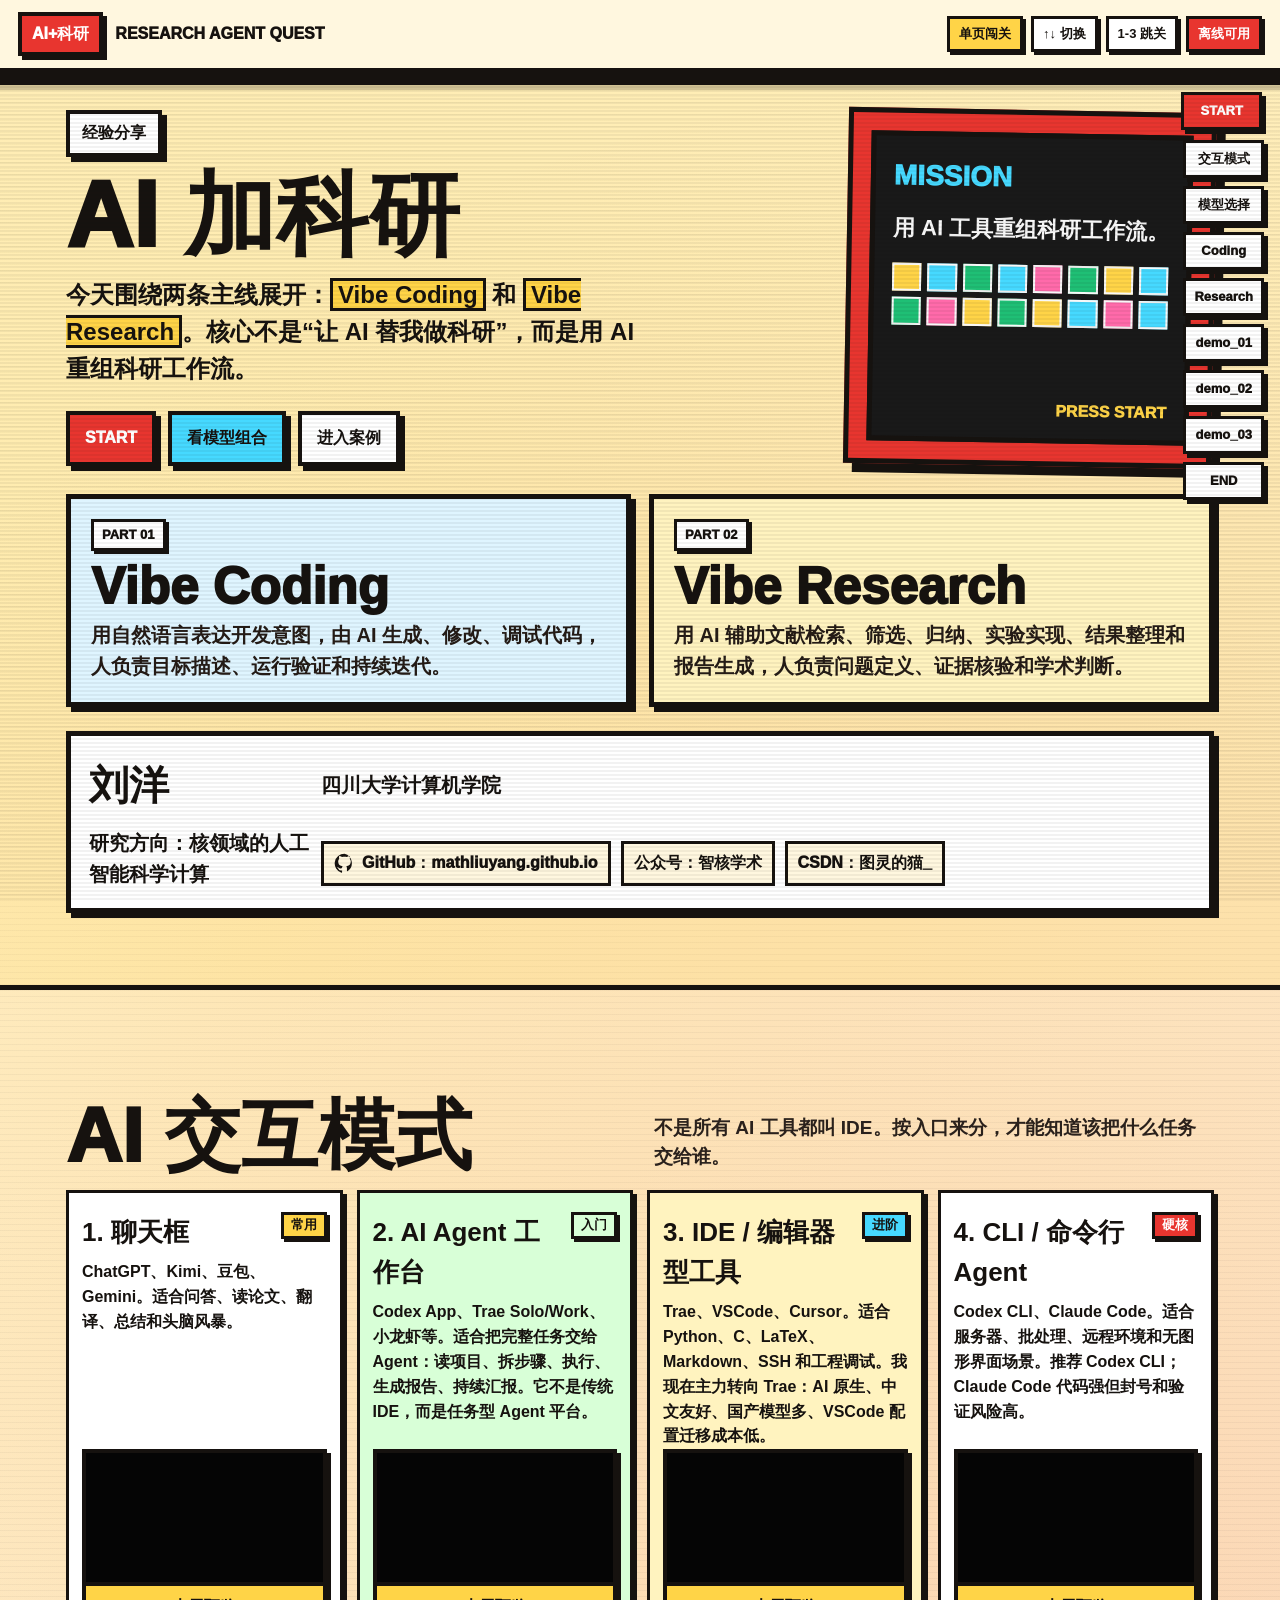
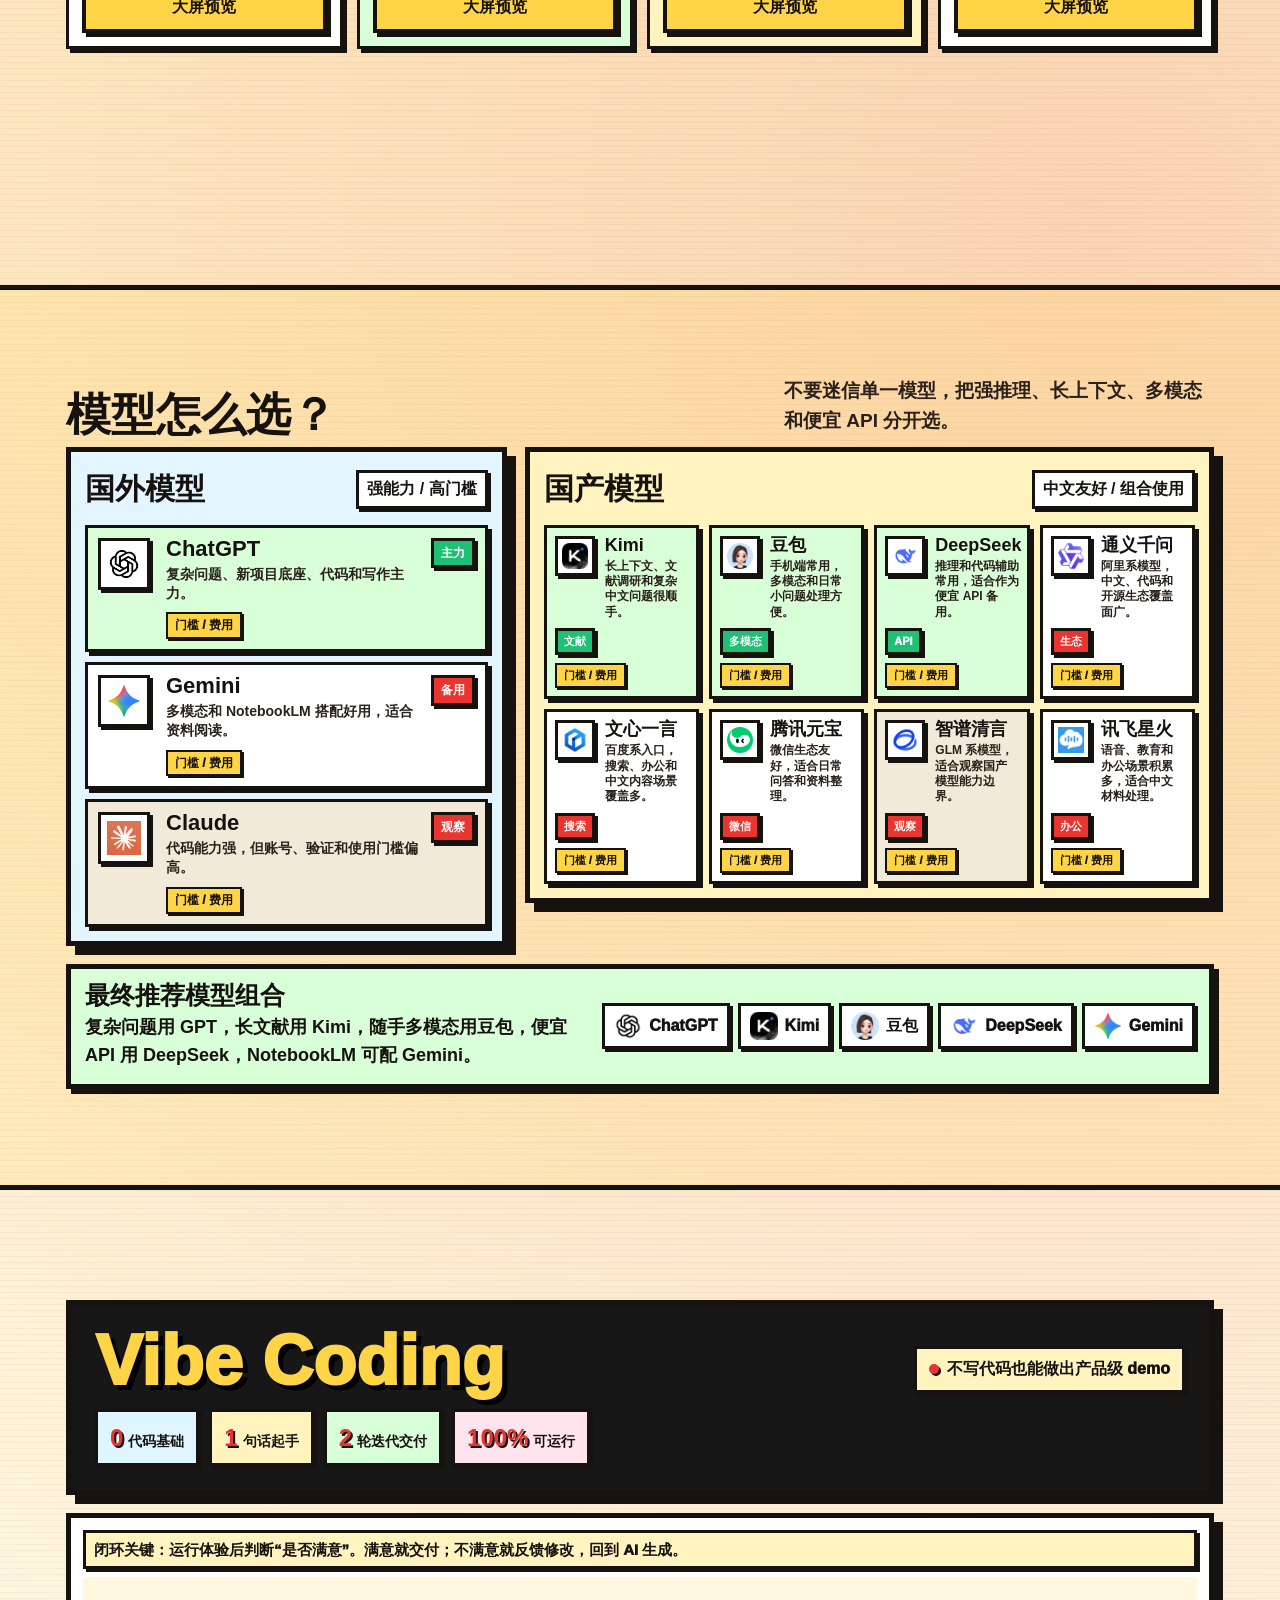
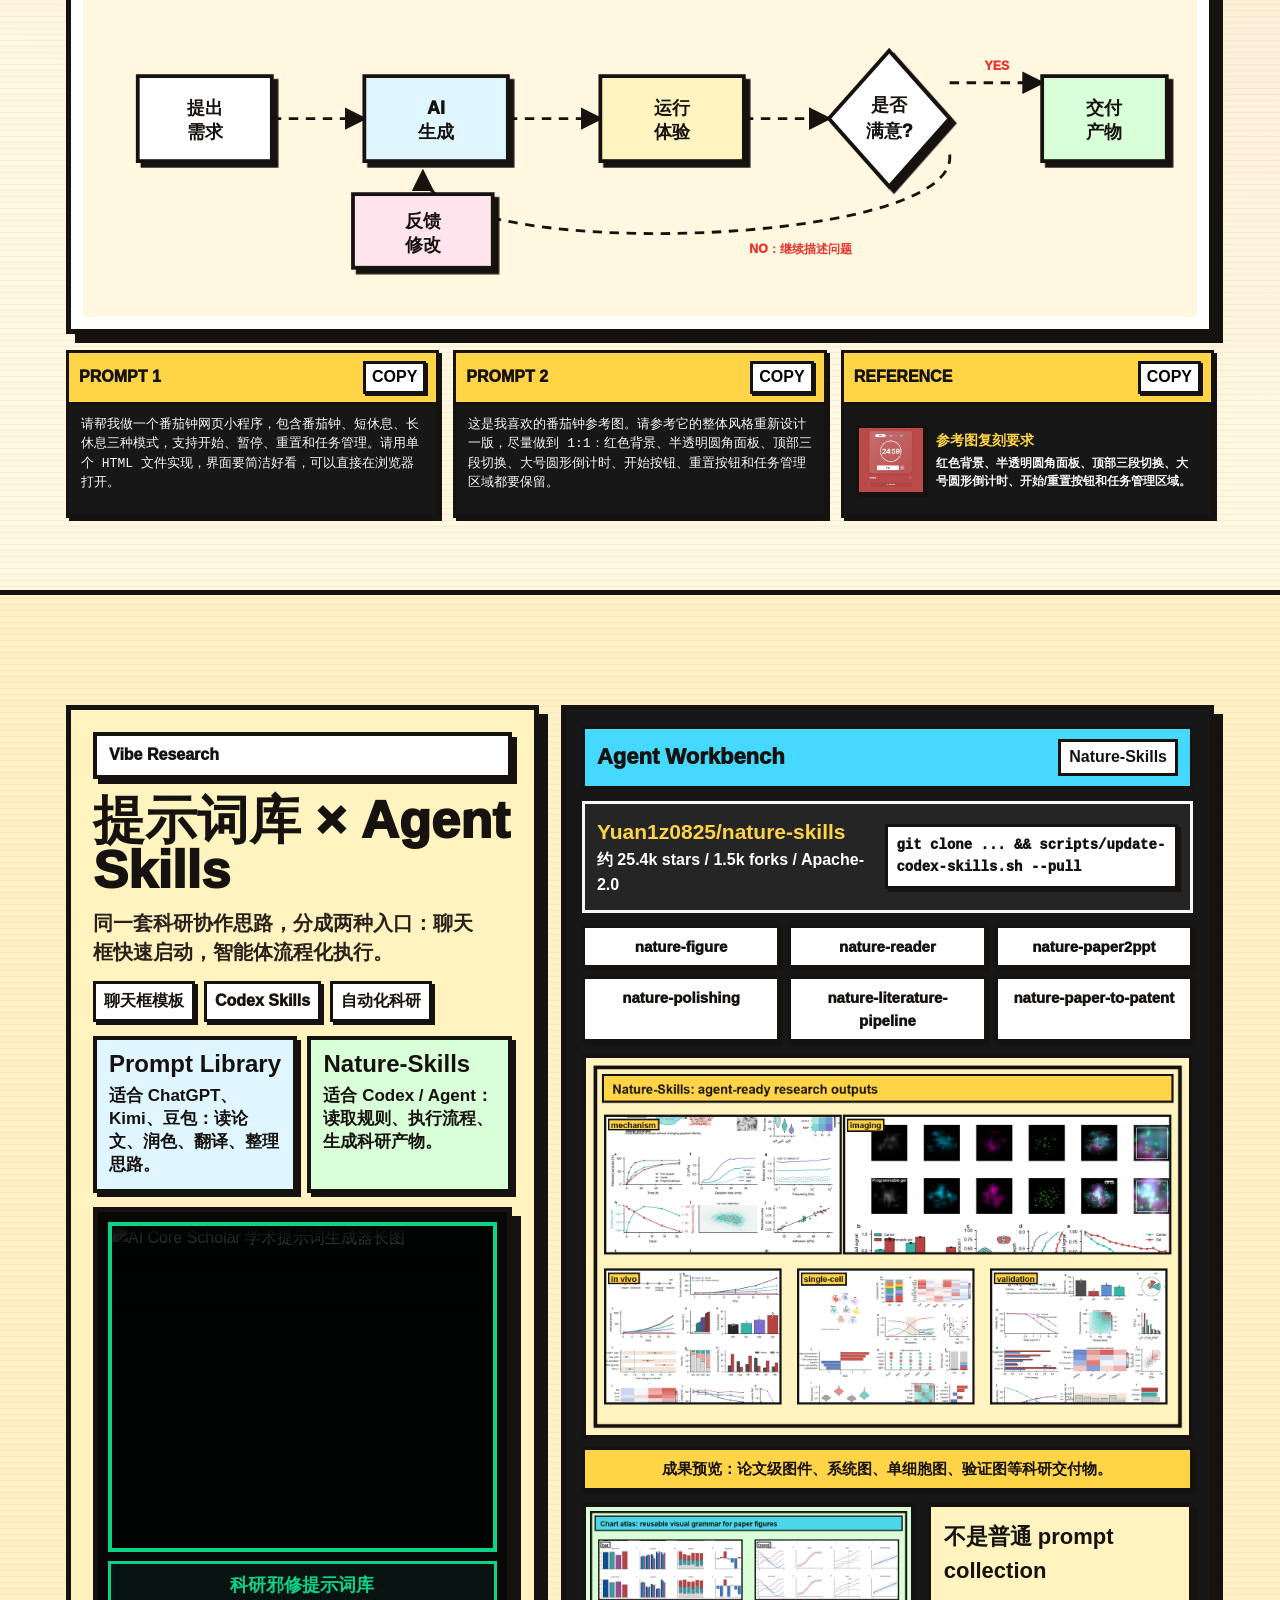
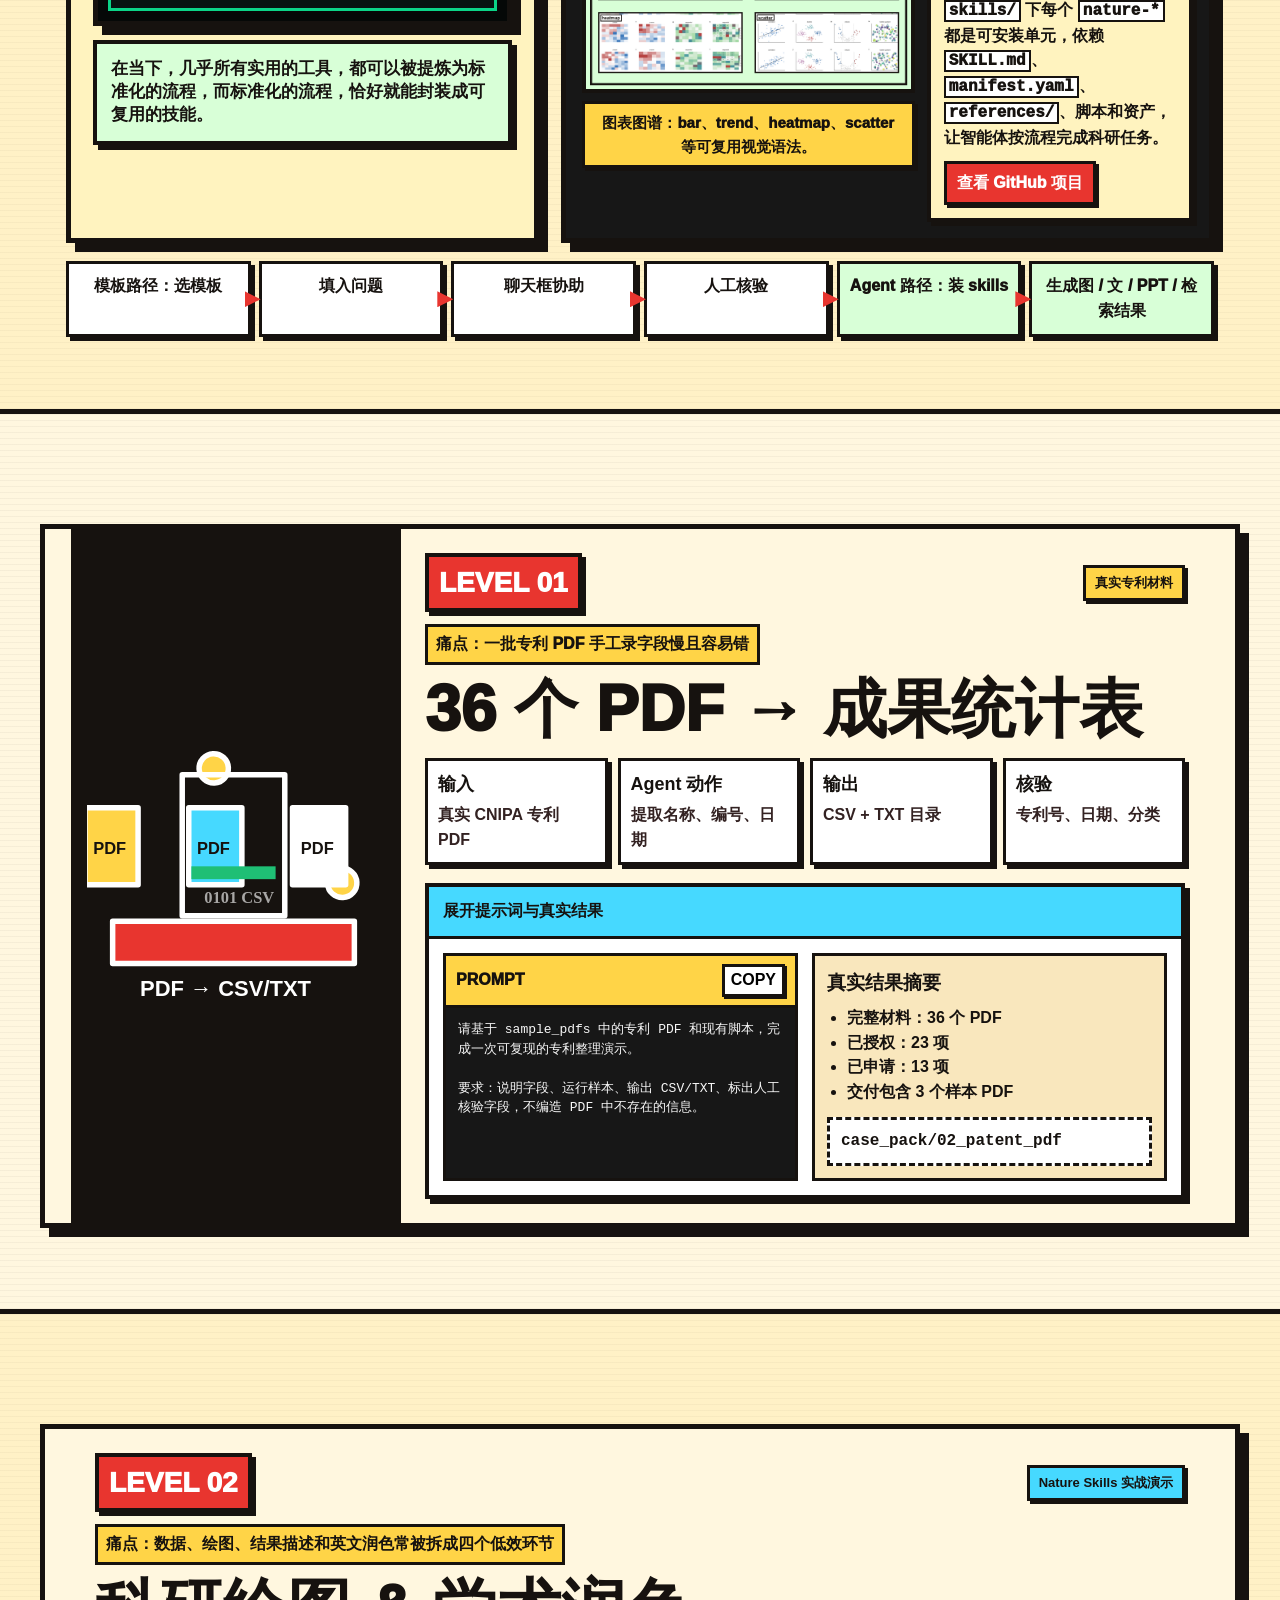
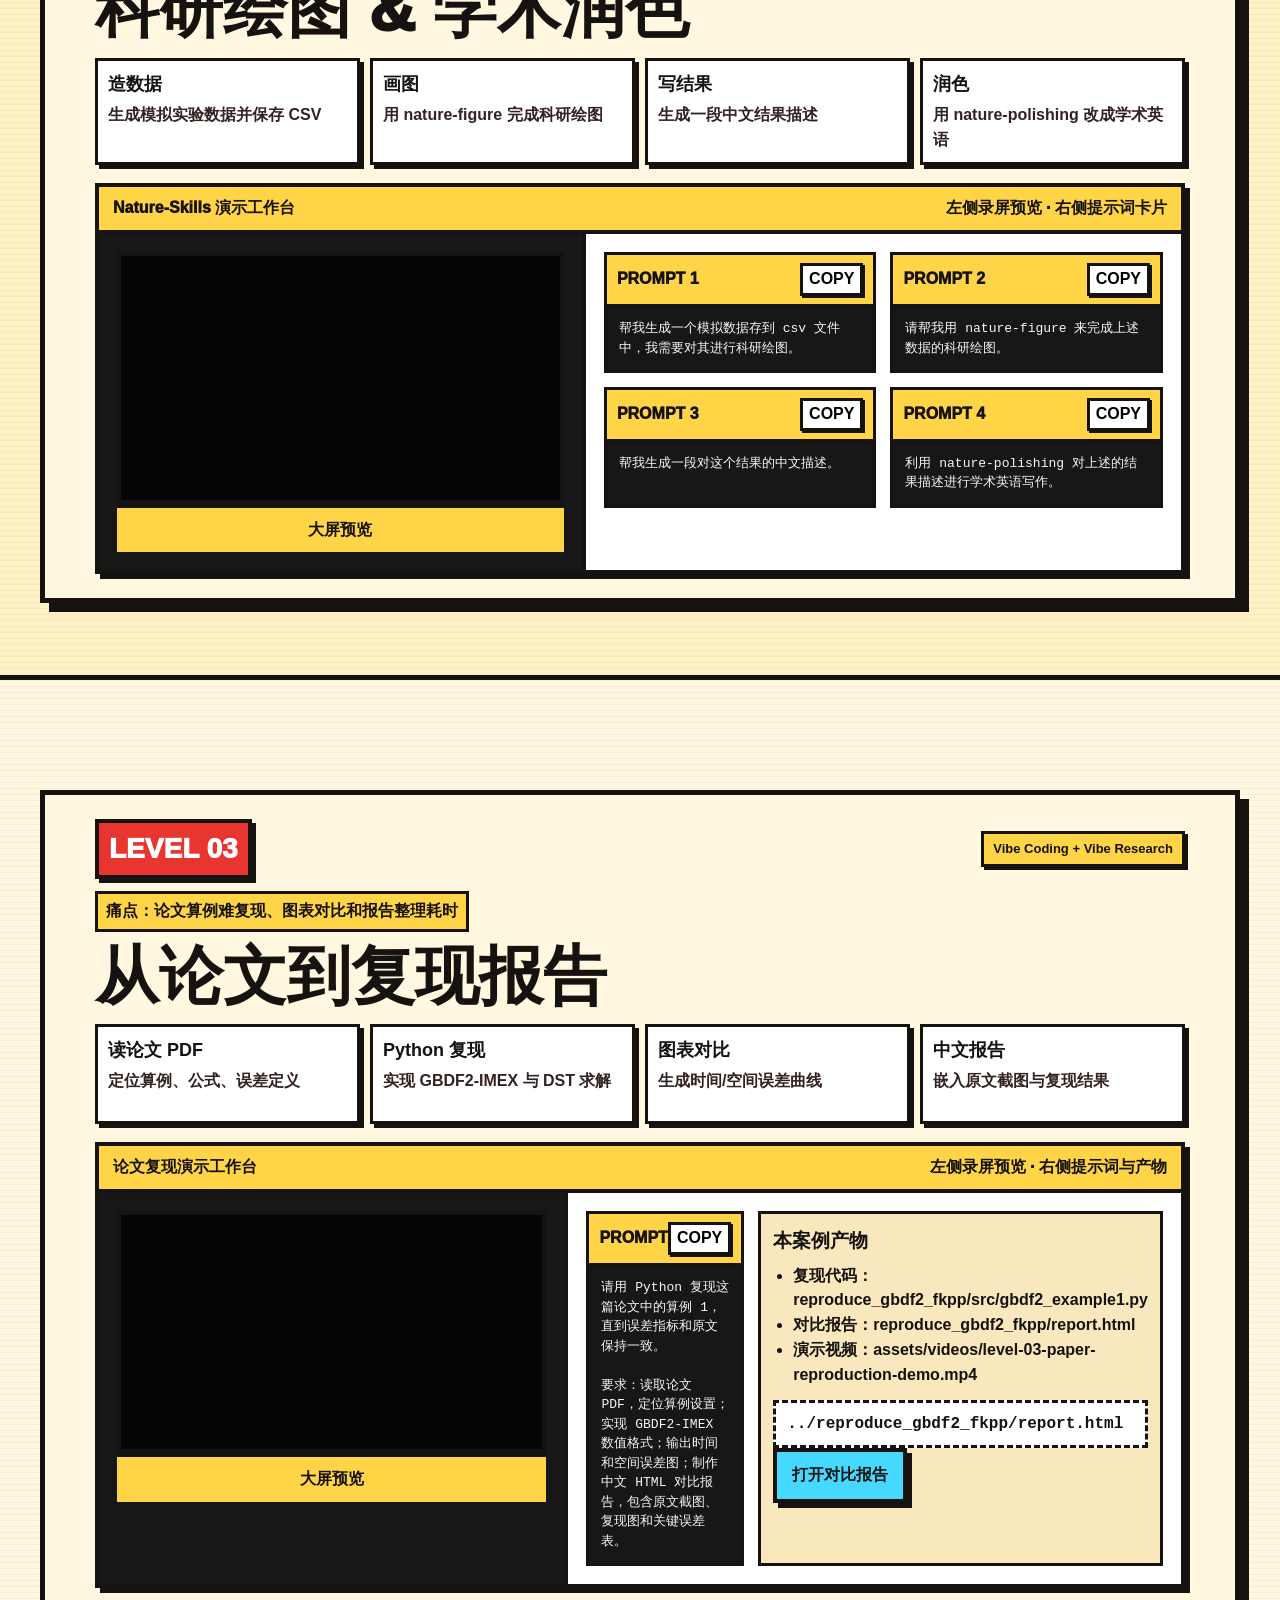
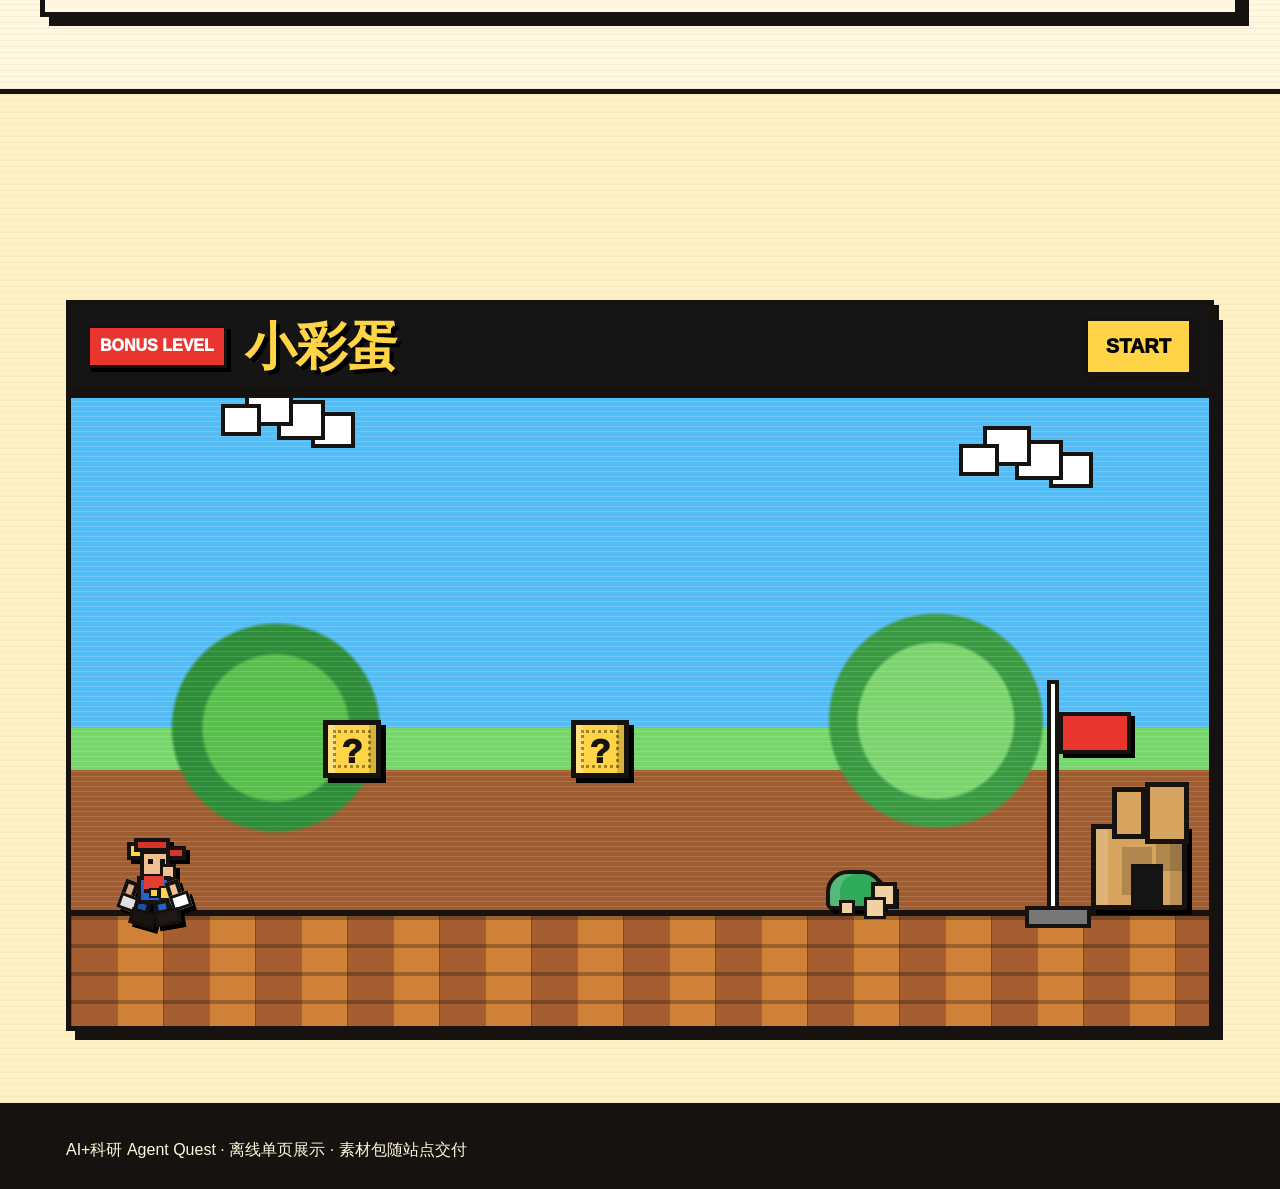
==== commit 4f7f0d45: "feat: add demo cases including PINN example, PCCD算例复现和专利材料处理工具 本次提交新增了多个演示案例与工具： 1.  demo02：添加PINN O" ====
--- a/index.html
+++ b/index.html
@@ -21,15 +21,14 @@
 </header>
 
 <nav class="map" aria-label="关卡地图">
-  <a href="#start">AI+科研</a>
+  <a href="#start">START</a>
+  <a href="#interaction-modes">交互模式</a>
+  <a href="#models">模型选择</a>
   <a href="#vibe-coding">Coding</a>
   <a href="#vibe-research">Research</a>
-  <a href="#interaction-modes">入口</a>
-  <a href="#models">模型</a>
-  <a href="#level1">01</a>
-  <a href="#level2">02</a>
-  <a href="#level3">03</a>
-  <a href="#tools">T</a>
+  <a href="#level1">demo_01</a>
+  <a href="#level2">demo_02</a>
+  <a href="#level3">demo_03</a>
   <a href="#final">END</a>
 </nav>
 
@@ -67,23 +66,140 @@
         <div class="profile-links">
           <a class="profile-link github-link" href="https://mathliuyang.github.io/" target="_blank" rel="noopener"><svg viewBox="0 0 24 24" aria-hidden="true"><path d="M12 .8a11.2 11.2 0 0 0-3.54 21.83c.56.1.77-.24.77-.54v-2.1c-3.13.68-3.79-1.34-3.79-1.34-.51-1.3-1.25-1.65-1.25-1.65-1.02-.7.08-.69.08-.69 1.13.08 1.72 1.16 1.72 1.16 1 .1 2.64.75 3.22-.88.1-.73.39-1.23.71-1.51-2.5-.28-5.13-1.25-5.13-5.57 0-1.23.44-2.24 1.16-3.03-.12-.28-.5-1.43.11-2.99 0 0 .95-.3 3.1 1.16.9-.25 1.86-.37 2.82-.38.96 0 1.92.13 2.82.38 2.15-1.46 3.1-1.16 3.1-1.16.61 1.56.23 2.71.11 2.99.72.79 1.16 1.8 1.16 3.03 0 4.33-2.64 5.28-5.15 5.56.4.35.76 1.04.76 2.1v3.12c0 .3.2.65.78.54A11.2 11.2 0 0 0 12 .8Z"/></svg>GitHub：mathliuyang.github.io</a>
           <span>公众号：智核学术</span>
-          <span>CSDN：图灵猫</span>
-        </div>
-      </div>
-    </div>
-  </section>
-
-  <section class="screen vibe-screen" id="vibe-coding" data-section>
+          <span>CSDN：图灵的猫_</span>
+        </div>
+      </div>
+    </div>
+  </section>
+
+  <section class="screen" id="interaction-modes" data-section>
     <div class="wrap">
       <div class="section-head compact-head">
-        <h2 class="title">Vibe Coding：用自然语言驱动开发</h2>
-        <p class="desc">描述目标，运行验证，给出反馈，迭代成品。</p>
-      </div>
-      <div class="vibe-keywords">
-        <div><b>描述意图</b><span>说清楚要做什么</span></div>
-        <div><b>AI 生成</b><span>先拿到可运行初版</span></div>
-        <div><b>运行反馈</b><span>看页面、看报错、看体验</span></div>
-        <div><b>快速迭代</b><span>用文字和参考图继续改</span></div>
+        <h2 class="title">AI 交互模式</h2>
+        <p class="desc">不是所有 AI 工具都叫 IDE。按入口来分，才能知道该把什么任务交给谁。</p>
+      </div>
+      <div class="interaction-grid">
+        <div class="interaction-card"><div class="card-title-row"><h3>1. 聊天框</h3><span class="mode-tag">常用</span></div><p>ChatGPT、Kimi、豆包、Gemini。适合问答、读论文、翻译、总结和头脑风暴。</p><div class="demo-card" data-video="assets/videos/chatgpt-demo.mp4" data-title="聊天框：ChatGPT 演示"><video autoplay loop muted playsinline preload="auto" aria-label="ChatGPT 演示视频"><source src="assets/videos/chatgpt-demo.mp4" type="video/mp4"></video><button class="demo-play" type="button">大屏预览</button></div></div>
+        <div class="interaction-card agent-card"><div class="card-title-row"><h3>2. AI Agent 工作台</h3><span class="mode-tag entry">入门</span></div><p>Codex App、Trae Solo/Work、小龙虾等。适合把完整任务交给 Agent：读项目、拆步骤、执行、生成报告、持续汇报。它不是传统 IDE，而是任务型 Agent 平台。</p><div class="demo-card" data-video="assets/videos/codex-app-demo.mp4" data-title="AI Agent 工作台：Codex App 演示"><video autoplay loop muted playsinline preload="auto" aria-label="Codex App 演示视频"><source src="assets/videos/codex-app-demo.mp4" type="video/mp4"></video><button class="demo-play" type="button">大屏预览</button></div></div>
+        <div class="interaction-card main"><div class="card-title-row"><h3>3. IDE / 编辑器型工具</h3><span class="mode-tag advanced">进阶</span></div><p>Trae、VSCode、Cursor。适合 Python、C、LaTeX、Markdown、SSH 和工程调试。我现在主力转向 Trae：AI 原生、中文友好、国产模型多、VSCode 配置迁移成本低。</p><div class="demo-card" data-video="assets/videos/trae-demo.mp4" data-title="IDE：Trae 演示"><video autoplay loop muted playsinline preload="auto" aria-label="Trae 演示视频"><source src="assets/videos/trae-demo.mp4" type="video/mp4"></video><button class="demo-play" type="button">大屏预览</button></div></div>
+        <div class="interaction-card"><div class="card-title-row"><h3>4. CLI / 命令行 Agent</h3><span class="mode-tag hardcore">硬核</span></div><p>Codex CLI、Claude Code。适合服务器、批处理、远程环境和无图形界面场景。推荐 Codex CLI；Claude Code 代码强但封号和验证风险高。</p><div class="demo-card" data-video="assets/videos/codex-cli-demo.mp4" data-title="CLI：Codex CLI 演示"><video autoplay loop muted playsinline preload="auto" aria-label="Codex CLI 演示视频"><source src="assets/videos/codex-cli-demo.mp4" type="video/mp4"></video><button class="demo-play" type="button">大屏预览</button></div></div>
+      </div>
+    </div>
+  </section>
+
+  <section class="screen" id="models" data-section>
+    <div class="wrap">
+      <div class="section-head compact-head">
+        <h2 class="title">模型怎么选？</h2>
+        <p class="desc">不要迷信单一模型，把强推理、长上下文、多模态和便宜 API 分开选。</p>
+      </div>
+      <div class="model-split-board">
+        <div class="model-column global">
+          <div class="column-head"><span>国外模型</span><b>强能力 / 高门槛</b></div>
+          <div class="model-card-grid global-grid">
+            <article class="model-logo-card pick">
+              <img src="assets/logos/chatgpt.png" alt="ChatGPT logo">
+              <div><h3>ChatGPT</h3><p>复杂问题、新项目底座、代码和写作主力。</p></div>
+              <span>主力</span>
+              <details><summary>门槛 / 费用</summary><p>Go 约 8 美元/月起；Plus 约 20 美元/月。国内使用仍主要卡在网络和支付路径。</p></details>
+            </article>
+            <article class="model-logo-card">
+              <img src="assets/logos/gemini.png" alt="Gemini logo">
+              <div><h3>Gemini</h3><p>多模态和 NotebookLM 搭配好用，适合资料阅读。</p></div>
+              <span>备用</span>
+              <details><summary>门槛 / 费用</summary><p>Google AI Plus 约 4.99 美元/月起；AI Pro 约 19.99 美元/月，地区价格会变。</p></details>
+            </article>
+            <article class="model-logo-card soft">
+              <img src="assets/logos/claude.png" alt="Claude logo">
+              <div><h3>Claude</h3><p>代码能力强，但账号、验证和使用门槛偏高。</p></div>
+              <span>观察</span>
+              <details><summary>门槛 / 费用</summary><p>Claude Pro 约 20 美元/月；账号、地区、支付和验证门槛偏高，所以不作为主用。</p></details>
+            </article>
+          </div>
+        </div>
+        <div class="model-column domestic">
+          <div class="column-head"><span>国产模型</span><b>中文友好 / 组合使用</b></div>
+          <div class="model-card-grid domestic-grid">
+            <article class="model-logo-card pick">
+              <img src="assets/logos/kimi.png" alt="Kimi logo">
+              <div><h3>Kimi</h3><p>长上下文、文献调研和复杂中文问题很顺手。</p></div>
+              <span>文献</span>
+              <details><summary>门槛 / 费用</summary><p>免费档可用；付费会员 Andante 约 49 元/月起，高频 Agent / Code 再看更高档。</p></details>
+            </article>
+            <article class="model-logo-card pick">
+              <img src="assets/logos/doubao.png" alt="豆包 logo">
+              <div><h3>豆包</h3><p>手机端常用，多模态和日常小问题处理方便。</p></div>
+              <span>多模态</span>
+              <details><summary>门槛 / 费用</summary><p>基础版免费；专业版标准套餐约 68 元/月起，主要面向复杂办公和生产力任务。</p></details>
+            </article>
+            <article class="model-logo-card pick">
+              <img src="assets/logos/deepseek.png" alt="DeepSeek logo">
+              <div><h3>DeepSeek</h3><p>推理和代码辅助常用，适合作为便宜 API 备用。</p></div>
+              <span>API</span>
+              <details><summary>门槛 / 费用</summary><p>聊天端免费；官方 API 按量计费，V4 Flash 约 0.14 美元/百万输入、0.28 美元/百万输出 tokens。</p></details>
+            </article>
+            <article class="model-logo-card">
+              <img src="assets/logos/qwen.png" alt="通义千问 logo">
+              <div><h3>通义千问</h3><p>阿里系模型，中文、代码和开源生态覆盖面广。</p></div>
+              <span>生态</span>
+              <details><summary>门槛 / 费用</summary><p>千问 App 可免费用；阿里云百炼按量或资源包计费，Qwen-Plus 资源包可见约 11.66 元/3 月起。</p></details>
+            </article>
+            <article class="model-logo-card">
+              <img src="assets/logos/ernie.png" alt="文心一言 logo">
+              <div><h3>文心一言</h3><p>百度系入口，搜索、办公和中文内容场景覆盖多。</p></div>
+              <span>搜索</span>
+              <details><summary>门槛 / 费用</summary><p>现已全面免费；历史专业版曾为连续包月约 49.9 元/月、单月 59.9 元。</p></details>
+            </article>
+            <article class="model-logo-card">
+              <img src="assets/logos/yuanbao.png" alt="腾讯元宝 logo">
+              <div><h3>腾讯元宝</h3><p>微信生态友好，适合日常问答和资料整理。</p></div>
+              <span>微信</span>
+              <details><summary>门槛 / 费用</summary><p>目前以免费使用为主；未查到稳定公开 C 端月订阅价，实际以 App 内购买页为准。</p></details>
+            </article>
+            <article class="model-logo-card soft">
+              <img src="assets/logos/zhipu.png" alt="智谱清言 logo">
+              <div><h3>智谱清言</h3><p>GLM 系模型，适合观察国产模型能力边界。</p></div>
+              <span>观察</span>
+              <details><summary>门槛 / 费用</summary><p>App Store 显示连续包月约 19 元/月起；另有月卡、积分包和 SVIP 档。</p></details>
+            </article>
+            <article class="model-logo-card">
+              <img src="assets/logos/spark.png" alt="讯飞星火 logo">
+              <div><h3>讯飞星火</h3><p>语音、教育和办公场景积累多，适合中文材料处理。</p></div>
+              <span>办公</span>
+              <details><summary>门槛 / 费用</summary><p>App Store 显示求职 AI 助手连续包月约 15 元/月；通用会员和 API 另看官方页面。</p></details>
+            </article>
+          </div>
+        </div>
+      </div>
+      <div class="model-recommend-row" aria-label="最终推荐模型组合">
+        <div class="recommend-copy">
+          <b>最终推荐模型组合</b>
+          <span>复杂问题用 GPT，长文献用 Kimi，随手多模态用豆包，便宜 API 用 DeepSeek，NotebookLM 可配 Gemini。</span>
+        </div>
+        <div class="recommend-chip-row">
+          <span><img src="assets/logos/chatgpt.png" alt="">ChatGPT</span>
+          <span><img src="assets/logos/kimi.png" alt="">Kimi</span>
+          <span><img src="assets/logos/doubao.png" alt="">豆包</span>
+          <span><img src="assets/logos/deepseek.png" alt="">DeepSeek</span>
+          <span><img src="assets/logos/gemini.png" alt="">Gemini</span>
+        </div>
+      </div>
+    </div>
+  </section>
+
+    <section class="screen vibe-screen" id="vibe-coding" data-section>
+    <div class="wrap">
+      <div class="vibe-hero">
+        <div class="hero-top">
+          <h2 class="hero-title">Vibe Coding</h2>
+          <span class="hero-desc">不写代码也能做出产品级 demo</span>
+        </div>
+        <div class="hero-keywords">
+          <span><b>0</b>代码基础</span>
+          <span><b>1</b>句话起手</span>
+          <span><b>2</b>轮迭代交付</span>
+          <span><b>100%</b>可运行</span>
+        </div>
       </div>
       <div class="vibe-flow-panel">
         <p class="flow-caption">闭环关键：运行体验后判断“是否满意”。满意就交付；不满意就反馈修改，回到 AI 生成。</p>
@@ -110,31 +226,24 @@
         </svg>
       </div>
       <div class="tomato-case-board">
-        <div class="tomato-case-copy">
-          <span class="chip hot">案例展示</span>
-          <h3>番茄钟网页版小程序</h3>
-          <p>先让 AI 自由发挥做初版，再给参考图要求 1:1 复刻。观众能直接复制提示词，现场演示这套闭环。</p>
-          <div class="tomato-iteration-rail" aria-label="番茄钟二次迭代流程">
-            <span>一句话需求</span>
-            <span>AI 生成初版</span>
-            <span>运行查看</span>
-            <span>给参考图</span>
-            <span>1:1 优化</span>
-            <span>可展示成品</span>
-          </div>
-          <div class="tomato-prompt-card">
-            <div class="prompt-head"><span>初始提示词</span><button class="copy" data-copy="tomatoPrompt1">COPY</button></div>
-            <pre id="tomatoPrompt1">请帮我做一个番茄钟网页小程序，包含番茄钟、短休息、长休息三种模式，支持开始、暂停、重置和任务管理。请用单个 HTML 文件实现，界面要简洁好看，可以直接在浏览器打开。</pre>
-          </div>
-          <div class="tomato-prompt-card">
-            <div class="prompt-head"><span>参考图复刻提示词</span><button class="copy" data-copy="tomatoPrompt2">COPY</button></div>
-            <pre id="tomatoPrompt2">这是我喜欢的番茄钟参考图。请参考它的整体风格重新设计一版，尽量做到 1:1：红色背景、半透明圆角面板、顶部三段切换、大号圆形倒计时、开始按钮、重置按钮和任务管理区域都要保留。</pre>
-          </div>
-        </div>
-        <figure class="tomato-demo-shot">
-          <img src="assets/images/tomato-clock-demo.png" alt="番茄钟网页 demo 截图">
-          <figcaption>参考图驱动的第二轮结果：风格、布局和关键组件对齐。</figcaption>
-        </figure>
+        <div class="tomato-prompt-card">
+          <div class="prompt-head"><span>PROMPT 1</span><button class="copy" data-copy="tomatoPrompt1">COPY</button></div>
+          <pre id="tomatoPrompt1">请帮我做一个番茄钟网页小程序，包含番茄钟、短休息、长休息三种模式，支持开始、暂停、重置和任务管理。请用单个 HTML 文件实现，界面要简洁好看，可以直接在浏览器打开。</pre>
+        </div>
+        <div class="tomato-prompt-card">
+          <div class="prompt-head"><span>PROMPT 2</span><button class="copy" data-copy="tomatoPrompt2">COPY</button></div>
+          <pre id="tomatoPrompt2">这是我喜欢的番茄钟参考图。请参考它的整体风格重新设计一版，尽量做到 1:1：红色背景、半透明圆角面板、顶部三段切换、大号圆形倒计时、开始按钮、重置按钮和任务管理区域都要保留。</pre>
+        </div>
+        <div class="tomato-prompt-card demo-card-small">
+          <div class="prompt-head"><span>REFERENCE</span><button class="copy" data-copy="refDesc">COPY</button></div>
+          <div class="demo-card-body">
+            <img src="assets/images/tomato-clock-demo.png" alt="番茄钟参考图" class="demo-thumb">
+            <div class="demo-text" id="refDesc">
+              <b>参考图复刻要求</b>
+              <span>红色背景、半透明圆角面板、顶部三段切换、大号圆形倒计时、开始/重置按钮和任务管理区域。</span>
+            </div>
+          </div>
+        </div>
       </div>
     </div>
   </section>
@@ -213,122 +322,6 @@
     </div>
   </section>
 
-  <section class="screen" id="interaction-modes" data-section>
-    <div class="wrap">
-      <div class="section-head compact-head">
-        <h2 class="title">四种 AI 交互入口</h2>
-        <p class="desc">不是所有 AI 工具都叫 IDE。按入口来分，才能知道该把什么任务交给谁。</p>
-      </div>
-      <div class="interaction-grid">
-        <div class="interaction-card"><div class="card-title-row"><h3>1. 聊天框</h3><span class="mode-tag">常用</span></div><p>ChatGPT、Kimi、豆包、Gemini。适合问答、读论文、翻译、总结和头脑风暴。</p><div class="demo-card" data-video="assets/videos/chatgpt-demo.mp4" data-title="聊天框：ChatGPT 演示"><video autoplay loop muted playsinline preload="auto" aria-label="ChatGPT 演示视频"><source src="assets/videos/chatgpt-demo.mp4" type="video/mp4"></video><button class="demo-play" type="button">大屏预览</button></div></div>
-        <div class="interaction-card agent-card"><div class="card-title-row"><h3>2. AI Agent 工作台</h3><span class="mode-tag entry">入门</span></div><p>Codex App、Trae Solo/Work、小龙虾等。适合把完整任务交给 Agent：读项目、拆步骤、执行、生成报告、持续汇报。它不是传统 IDE，而是任务型 Agent 平台。</p><div class="demo-card" data-video="assets/videos/codex-app-demo.mp4" data-title="AI Agent 工作台：Codex App 演示"><video autoplay loop muted playsinline preload="auto" aria-label="Codex App 演示视频"><source src="assets/videos/codex-app-demo.mp4" type="video/mp4"></video><button class="demo-play" type="button">大屏预览</button></div></div>
-        <div class="interaction-card main"><div class="card-title-row"><h3>3. IDE / 编辑器型工具</h3><span class="mode-tag advanced">进阶</span></div><p>Trae、VSCode、Cursor。适合 Python、C、LaTeX、Markdown、SSH 和工程调试。我现在主力转向 Trae：AI 原生、中文友好、国产模型多、VSCode 配置迁移成本低。</p><div class="demo-card" data-video="assets/videos/trae-demo.mp4" data-title="IDE：Trae 演示"><video autoplay loop muted playsinline preload="auto" aria-label="Trae 演示视频"><source src="assets/videos/trae-demo.mp4" type="video/mp4"></video><button class="demo-play" type="button">大屏预览</button></div></div>
-        <div class="interaction-card"><div class="card-title-row"><h3>4. CLI / 命令行 Agent</h3><span class="mode-tag hardcore">硬核</span></div><p>Codex CLI、Claude Code。适合服务器、批处理、远程环境和无图形界面场景。推荐 Codex CLI；Claude Code 代码强但封号和验证风险高。</p><div class="demo-card" data-video="assets/videos/codex-cli-demo.mp4" data-title="CLI：Codex CLI 演示"><video autoplay loop muted playsinline preload="auto" aria-label="Codex CLI 演示视频"><source src="assets/videos/codex-cli-demo.mp4" type="video/mp4"></video><button class="demo-play" type="button">大屏预览</button></div></div>
-      </div>
-    </div>
-  </section>
-
-  <section class="screen" id="models" data-section>
-    <div class="wrap">
-      <div class="section-head compact-head">
-        <h2 class="title">模型怎么选：国外 × 国内</h2>
-        <p class="desc">不要迷信单一模型，把强推理、长上下文、多模态和便宜 API 分开选。</p>
-      </div>
-      <div class="model-split-board">
-        <div class="model-column global">
-          <div class="column-head"><span>国外模型</span><b>强能力 / 高门槛</b></div>
-          <div class="model-card-grid global-grid">
-            <article class="model-logo-card pick">
-              <img src="assets/logos/chatgpt.png" alt="ChatGPT logo">
-              <div><h3>ChatGPT</h3><p>复杂问题、新项目底座、代码和写作主力。</p></div>
-              <span>主力</span>
-              <details><summary>门槛 / 费用</summary><p>Go 约 8 美元/月起；Plus 约 20 美元/月。国内使用仍主要卡在网络和支付路径。</p></details>
-            </article>
-            <article class="model-logo-card">
-              <img src="assets/logos/gemini.png" alt="Gemini logo">
-              <div><h3>Gemini</h3><p>多模态和 NotebookLM 搭配好用，适合资料阅读。</p></div>
-              <span>备用</span>
-              <details><summary>门槛 / 费用</summary><p>Google AI Plus 约 4.99 美元/月起；AI Pro 约 19.99 美元/月，地区价格会变。</p></details>
-            </article>
-            <article class="model-logo-card soft">
-              <img src="assets/logos/claude.png" alt="Claude logo">
-              <div><h3>Claude</h3><p>代码能力强，但账号、验证和使用门槛偏高。</p></div>
-              <span>观察</span>
-              <details><summary>门槛 / 费用</summary><p>Claude Pro 约 20 美元/月；账号、地区、支付和验证门槛偏高，所以不作为主用。</p></details>
-            </article>
-          </div>
-        </div>
-        <div class="model-column domestic">
-          <div class="column-head"><span>国产模型</span><b>中文友好 / 组合使用</b></div>
-          <div class="model-card-grid domestic-grid">
-            <article class="model-logo-card pick">
-              <img src="assets/logos/kimi.png" alt="Kimi logo">
-              <div><h3>Kimi</h3><p>长上下文、文献调研和复杂中文问题很顺手。</p></div>
-              <span>文献</span>
-              <details><summary>门槛 / 费用</summary><p>免费档可用；付费会员 Andante 约 49 元/月起，高频 Agent / Code 再看更高档。</p></details>
-            </article>
-            <article class="model-logo-card pick">
-              <img src="assets/logos/doubao.png" alt="豆包 logo">
-              <div><h3>豆包</h3><p>手机端常用，多模态和日常小问题处理方便。</p></div>
-              <span>多模态</span>
-              <details><summary>门槛 / 费用</summary><p>基础版免费；专业版标准套餐约 68 元/月起，主要面向复杂办公和生产力任务。</p></details>
-            </article>
-            <article class="model-logo-card pick">
-              <img src="assets/logos/deepseek.png" alt="DeepSeek logo">
-              <div><h3>DeepSeek</h3><p>推理和代码辅助常用，适合作为便宜 API 备用。</p></div>
-              <span>API</span>
-              <details><summary>门槛 / 费用</summary><p>聊天端免费；官方 API 按量计费，V4 Flash 约 0.14 美元/百万输入、0.28 美元/百万输出 tokens。</p></details>
-            </article>
-            <article class="model-logo-card">
-              <img src="assets/logos/qwen.png" alt="通义千问 logo">
-              <div><h3>通义千问</h3><p>阿里系模型，中文、代码和开源生态覆盖面广。</p></div>
-              <span>生态</span>
-              <details><summary>门槛 / 费用</summary><p>千问 App 可免费用；阿里云百炼按量或资源包计费，Qwen-Plus 资源包可见约 11.66 元/3 月起。</p></details>
-            </article>
-            <article class="model-logo-card">
-              <img src="assets/logos/ernie.png" alt="文心一言 logo">
-              <div><h3>文心一言</h3><p>百度系入口，搜索、办公和中文内容场景覆盖多。</p></div>
-              <span>搜索</span>
-              <details><summary>门槛 / 费用</summary><p>现已全面免费；历史专业版曾为连续包月约 49.9 元/月、单月 59.9 元。</p></details>
-            </article>
-            <article class="model-logo-card">
-              <img src="assets/logos/yuanbao.png" alt="腾讯元宝 logo">
-              <div><h3>腾讯元宝</h3><p>微信生态友好，适合日常问答和资料整理。</p></div>
-              <span>微信</span>
-              <details><summary>门槛 / 费用</summary><p>目前以免费使用为主；未查到稳定公开 C 端月订阅价，实际以 App 内购买页为准。</p></details>
-            </article>
-            <article class="model-logo-card soft">
-              <img src="assets/logos/zhipu.png" alt="智谱清言 logo">
-              <div><h3>智谱清言</h3><p>GLM 系模型，适合观察国产模型能力边界。</p></div>
-              <span>观察</span>
-              <details><summary>门槛 / 费用</summary><p>App Store 显示连续包月约 19 元/月起；另有月卡、积分包和 SVIP 档。</p></details>
-            </article>
-            <article class="model-logo-card">
-              <img src="assets/logos/spark.png" alt="讯飞星火 logo">
-              <div><h3>讯飞星火</h3><p>语音、教育和办公场景积累多，适合中文材料处理。</p></div>
-              <span>办公</span>
-              <details><summary>门槛 / 费用</summary><p>App Store 显示求职 AI 助手连续包月约 15 元/月；通用会员和 API 另看官方页面。</p></details>
-            </article>
-          </div>
-        </div>
-      </div>
-      <div class="model-recommend-row" aria-label="最终推荐模型组合">
-        <div class="recommend-copy">
-          <b>最终推荐模型组合</b>
-          <span>复杂问题用 GPT，长文献用 Kimi，随手多模态用豆包，便宜 API 用 DeepSeek，NotebookLM 可配 Gemini。</span>
-        </div>
-        <div class="recommend-chip-row">
-          <span><img src="assets/logos/chatgpt.png" alt="">ChatGPT</span>
-          <span><img src="assets/logos/kimi.png" alt="">Kimi</span>
-          <span><img src="assets/logos/doubao.png" alt="">豆包</span>
-          <span><img src="assets/logos/deepseek.png" alt="">DeepSeek</span>
-          <span><img src="assets/logos/gemini.png" alt="">Gemini</span>
-        </div>
-      </div>
-      <p class="source-note">价格、额度和入口变化很快；以上按 2026-07-03 公开官网、App Store 或购买页可见的最低档整理。</p>
-    </div>
-  </section>
-
   <section class="screen" id="level1" data-section>
     <div class="wrap level-card">
       <div class="level-art"><img src="assets/svg/pdf-belt.svg" alt="PDF 传送带动画"></div>
@@ -356,49 +349,53 @@
   </section>
 
   <section class="screen" id="level2" data-section>
-    <div class="wrap level-card">
-      <div class="level-art"><img src="assets/svg/nature-skill-loop.svg" alt="Nature skills 科研图文工作流动画"></div>
+    <div class="wrap level-card" style="grid-template-columns:1fr">
       <div class="level-content">
         <div class="level-top"><span class="level-no">LEVEL 02</span><span class="chip blue">Nature Skills 实战演示</span></div>
         <span class="pain">痛点：数据、绘图、结果描述和英文润色常被拆成四个低效环节</span>
-        <h2 class="level-title">模拟数据 → 科研绘图 → 中文描述 → 学术英语</h2>
+        <h2 class="level-title">科研绘图 & 学术润色</h2>
         <div class="flow">
           <div class="step"><b>造数据</b><span>生成模拟实验数据并保存 CSV</span></div>
           <div class="step"><b>画图</b><span>用 nature-figure 完成科研绘图</span></div>
           <div class="step"><b>写结果</b><span>生成一段中文结果描述</span></div>
           <div class="step"><b>润色</b><span>用 nature-polishing 改成学术英语</span></div>
         </div>
-        <details class="details" open>
-          <summary>展开三步提示词与润色入口</summary>
-          <div class="detail-grid">
+        <div class="workspace">
+          <div class="workspace-head"><span>Nature-Skills 演示工作台</span><span>左侧录屏预览 · 右侧提示词卡片</span></div>
+          <div class="workspace-video">
+            <div class="demo-card level-video-card" data-video="assets/videos/demo_02.mp4" data-title="LEVEL 02：科研绘图 & 学术润色演示">
+              <video muted playsinline preload="metadata" aria-label="Nature-Skills 科研绘图与学术润色演示录屏预览">
+                <source src="assets/videos/demo_02.mp4" type="video/mp4">
+              </video>
+              <button class="demo-play" type="button">大屏预览</button>
+            </div>
+          </div>
+          <div class="workspace-content">
             <div class="prompt"><div class="prompt-head"><span>PROMPT 1</span><button class="copy" data-copy="p2a">COPY</button></div><pre id="p2a">帮我生成一个模拟数据存到 csv 文件中，我需要对其进行科研绘图。</pre></div>
             <div class="prompt"><div class="prompt-head"><span>PROMPT 2</span><button class="copy" data-copy="p2b">COPY</button></div><pre id="p2b">请帮我用 nature-figure 来完成上述数据的科研绘图。</pre></div>
-            <div class="prompt"><div class="prompt-head"><span>PROMPT 3</span><button class="copy" data-copy="p2c">COPY</button></div><pre id="p2c">帮我生成一段对这个结果的中文描述。
-
-接下来利用 nature-polishing 对上述的结果描述进行学术英语写作。</pre></div>
-            <div class="verify"><h4>现场展示节奏</h4><ul><li>第一步展示 CSV 文件真实生成</li><li>第二步展示 nature-figure 的绘图规范和输出图</li><li>第三步先写中文结果，再交给 nature-polishing 变成论文表达</li><li>强调 Skills 不是单句提示词，而是可复用的科研流程</li></ul><div class="path">skills/nature-figure + skills/nature-polishing</div><a class="btn blue" href="https://github.com/Yuan1z0825/nature-skills/blob/main/skills/nature-polishing/README.md" target="_blank" rel="noopener">nature-polishing</a></div>
-          </div>
-        </details>
+            <div class="prompt"><div class="prompt-head"><span>PROMPT 3</span><button class="copy" data-copy="p2c">COPY</button></div><pre id="p2c">帮我生成一段对这个结果的中文描述。</pre></div>
+            <div class="prompt"><div class="prompt-head"><span>PROMPT 4</span><button class="copy" data-copy="p2d">COPY</button></div><pre id="p2d">利用 nature-polishing 对上述的结果描述进行学术英语写作。</pre></div>
+          </div>
+        </div>
       </div>
     </div>
   </section>
 
   <section class="screen" id="level3" data-section>
-    <div class="wrap level-card">
-      <div class="level-art"><img src="assets/svg/web-factory.svg" alt="论文复现报告工厂动画"></div>
+    <div class="wrap level-card" style="grid-template-columns:1fr">
       <div class="level-content">
         <div class="level-top"><span class="level-no">LEVEL 03</span><span class="chip hot">Vibe Coding + Vibe Research</span></div>
         <span class="pain">痛点：论文算例难复现、图表对比和报告整理耗时</span>
-        <h2 class="level-title">Vibe Coding + Vibe Research：从论文到复现报告</h2>
+        <h2 class="level-title">从论文到复现报告</h2>
         <div class="flow">
           <div class="step"><b>读论文 PDF</b><span>定位算例、公式、误差定义</span></div>
           <div class="step"><b>Python 复现</b><span>实现 GBDF2-IMEX 与 DST 求解</span></div>
           <div class="step"><b>图表对比</b><span>生成时间/空间误差曲线</span></div>
           <div class="step"><b>中文报告</b><span>嵌入原文截图与复现结果</span></div>
         </div>
-        <div class="video-demo" aria-label="Vibe Coding 和 Vibe Research 复现流程录屏">
-          <div class="video-demo-head"><span>现场录屏窗口</span><span>点击进入大屏预览</span></div>
-          <div class="video-demo-window">
+        <div class="workspace">
+          <div class="workspace-head"><span>论文复现演示工作台</span><span>左侧录屏预览 · 右侧提示词与产物</span></div>
+          <div class="workspace-video">
             <div class="demo-card level-video-card" data-video="assets/videos/level-03-paper-reproduction-demo.mp4" data-title="LEVEL 03：论文复现报告演示">
               <video muted playsinline preload="metadata" aria-label="Vibe Coding 和 Vibe Research 复现流程录屏预览">
                 <source src="assets/videos/level-03-paper-reproduction-demo.mp4" type="video/mp4">
@@ -406,25 +403,22 @@
               <button class="demo-play" type="button">大屏预览</button>
             </div>
           </div>
-        </div>
-        <details class="details" open>
-          <summary>展开提示词、报告入口与视频替换说明</summary>
-          <div class="detail-grid">
+          <div class="workspace-content">
             <div class="prompt"><div class="prompt-head"><span>PROMPT</span><button class="copy" data-copy="p3">COPY</button></div><pre id="p3">请用 Python 复现这篇论文中的算例 1，直到误差指标和原文保持一致。
 
 要求：读取论文 PDF，定位算例设置；实现 GBDF2-IMEX 数值格式；输出时间和空间误差图；制作中文 HTML 对比报告，包含原文截图、复现图和关键误差表。</pre></div>
             <div class="verify"><h4>本案例产物</h4><ul><li>复现代码：reproduce_gbdf2_fkpp/src/gbdf2_example1.py</li><li>对比报告：reproduce_gbdf2_fkpp/report.html</li><li>演示视频：assets/videos/level-03-paper-reproduction-demo.mp4</li></ul><div class="path">../reproduce_gbdf2_fkpp/report.html</div><a class="btn blue" href="../reproduce_gbdf2_fkpp/report.html">打开对比报告</a></div>
           </div>
-        </details>
-      </div>
-    </div>
-  </section>
-
-  <section class="screen" id="tools" data-section>
+        </div>
+      </div>
+    </div>
+  </section>
+
+  <section class="screen" id="final" data-section>
     <div class="wrap">
       <div class="tool-quest" data-tool-quest>
         <div class="quest-hud">
-          <div><span>BONUS LEVEL</span><b>科研工具闯关</b></div>
+          <div><span>BONUS LEVEL</span><b>小彩蛋</b></div>
           <button class="quest-start" type="button" data-quest-next>START</button>
         </div>
         <div class="quest-stage" aria-label="科研工具像素闯关奖励关">
@@ -480,29 +474,7 @@
     </div>
   </section>
 
-  <section class="screen" id="portfolio" data-section>
-    <div class="wrap">
-      <div class="section-head"><h2 class="title">个人成品展示</h2><p class="desc">目的不是炫技，而是说明 AI Agent 能把想法推进成可用项目。</p></div>
-      <div class="portfolio-grid">
-        <div class="cart"><h3>HTML 汇报页面</h3><p>交互展示、图表嵌入、长期保存。</p></div>
-        <div class="cart"><h3>个人网站</h3><p>项目、论文、简历、联系方式。</p></div>
-        <div class="cart"><h3>考研辅导网站</h3><p>课程信息、资料目录、答疑入口。</p></div>
-        <div class="cart"><h3>闲鱼发货工具</h3><p>重复流程自动化，迁移到科研批处理。</p></div>
-        <div class="cart"><h3>本展示站</h3><p>现场分享也可以做成可复用项目。</p></div>
-      </div>
-    </div>
-  </section>
-
-  <section class="screen" id="final" data-section>
-    <div class="wrap">
-      <div class="final-card">
-        <h2>模型负责理解，工具负责执行，人负责判断。</h2>
-        <p>科研核心结论、数据可信度、公式推导和事实边界，永远要回到人来核验。</p>
-        <div class="actions"><a class="btn red" href="#start">RESTART</a><a class="btn blue" href="docs/operation_guide.md">操作指南</a><a class="btn white" href="case_pack/">打开素材包</a></div>
-        <p style="font-size:16px;margin-top:18px">快捷键：<span class="kbd">↑</span>/<span class="kbd">↓</span> 切换，<span class="kbd">1</span>-<span class="kbd">3</span> 跳关，<span class="kbd">Home</span>/<span class="kbd">End</span> 首尾。</p>
-      </div>
-    </div>
-  </section>
+
 </main>
 
 <div class="video-lightbox" data-video-lightbox aria-hidden="true">
--- a/assets/css/arcade.css
+++ b/assets/css/arcade.css
@@ -102,6 +102,15 @@
 @keyframes bop{50%{transform:translateY(-7px)}}
 .section-head{display:flex;align-items:flex-end;justify-content:space-between;gap:24px;margin-bottom:28px}
 .section-head.compact-head{margin-bottom:16px}
+.vibe-hero{border:var(--line);background:#171717;box-shadow:var(--shadow);padding:24px;margin-bottom:18px}
+.vibe-hero .hero-top{display:flex;align-items:flex-end;justify-content:space-between;gap:24px;margin-bottom:16px}
+.vibe-hero .hero-title{font-size:clamp(48px,5.5vw,72px);line-height:.9;color:var(--yellow);text-shadow:5px 5px 0 #000;margin:0;font-weight:1000}
+.vibe-hero .hero-desc{display:inline-flex;align-items:center;gap:8px;border:3px solid var(--ink);background:#fff3bf;color:var(--ink);box-shadow:4px 4px 0 var(--ink);padding:8px 12px;font-weight:1000;font-size:16px}
+.vibe-hero .hero-desc:before{content:"";display:block;width:10px;height:10px;border-radius:50%;background:var(--red);box-shadow:2px 2px 0 #000}
+.vibe-hero .hero-keywords{display:flex;flex-wrap:wrap;gap:10px}
+.vibe-hero .hero-keywords span{display:inline-flex;align-items:baseline;gap:5px;border:3px solid var(--ink);background:white;box-shadow:3px 3px 0 var(--ink);padding:7px 12px;font-weight:1000;font-size:14px}
+.vibe-hero .hero-keywords span b{font-size:24px;color:var(--red);text-shadow:2px 2px 0 var(--ink)}
+.vibe-hero .hero-keywords span:nth-child(1){background:#dff5ff}.vibe-hero .hero-keywords span:nth-child(2){background:#fff3bf}.vibe-hero .hero-keywords span:nth-child(3){background:#d8ffd7}.vibe-hero .hero-keywords span:nth-child(4){background:#ffe3ed}
 #choice .title{font-size:clamp(42px,5vw,62px)}
 #choice .desc{max-width:520px}
 #models{padding-top:86px;padding-bottom:24px}
@@ -140,36 +149,41 @@
 .recommend{border:var(--line);background:#d8ffd7;box-shadow:var(--shadow2);padding:16px;margin-top:18px;font-weight:900;font-size:18px}
 .gear-dashboard .recommend{margin-top:0;font-size:20px}
 .source-note{font-size:13px;font-weight:900;margin:0;color:#3b3028;text-align:right}
-.vibe-keywords{display:grid;grid-template-columns:repeat(4,1fr);gap:14px;margin-bottom:20px}
-.vibe-keywords div{border:4px solid var(--ink);background:white;box-shadow:var(--shadow2);padding:14px;min-height:112px}
+.vibe-keywords{display:grid;grid-template-columns:repeat(4,1fr);gap:10px;margin-bottom:16px}
+.vibe-keywords div{border:3px solid var(--ink);background:white;box-shadow:3px 3px 0 var(--ink);padding:10px;min-height:80px}
 .vibe-keywords div:nth-child(1){background:#dff5ff}.vibe-keywords div:nth-child(2){background:#fff3bf}.vibe-keywords div:nth-child(3){background:#d8ffd7}.vibe-keywords div:nth-child(4){background:#ffe3ed}
-.vibe-keywords b{display:block;font-size:27px;line-height:1;margin-bottom:8px}.vibe-keywords span{font-weight:900;color:#241b16}
-.vibe-flow-panel{border:var(--line);box-shadow:var(--shadow);background:white;padding:16px}
-.flow-caption{margin:0 0 10px;border:3px solid var(--ink);background:#fff3bf;box-shadow:3px 3px 0 var(--ink);padding:7px 10px;font-weight:1000}
-.vibe-flow-svg{display:block;width:100%;height:auto;max-height:430px}
-.vibe-flow-svg text{font-family:"Arial","Microsoft YaHei","PingFang SC",system-ui,sans-serif;font-size:25px;font-weight:1000;fill:var(--ink);text-anchor:middle}
-.vibe-flow-svg .flow-label{font-size:16px;fill:var(--red);font-weight:1000}
-.vibe-node rect,.vibe-diamond path{stroke:var(--ink);stroke-width:6;filter:drop-shadow(7px 7px 0 #16120f);animation:vibeGlow 2.4s ease-in-out infinite}
-.vibe-flow-path path{fill:none;stroke:var(--ink);stroke-width:6;stroke-dasharray:20 12;animation:vibeDash 1.1s linear infinite}
-.compact-flow .vibe-flow-path path{stroke-width:4;stroke-dasharray:12 10}
+.vibe-keywords b{display:block;font-size:20px;line-height:1;margin-bottom:5px}.vibe-keywords span{font-weight:900;color:#241b16;font-size:14px}
+.vibe-flow-panel{border:var(--line);box-shadow:var(--shadow);background:white;padding:12px}
+.flow-caption{margin:0 0 8px;border:3px solid var(--ink);background:#fff3bf;box-shadow:3px 3px 0 var(--ink);padding:5px 8px;font-weight:1000;font-size:15px}
+.vibe-flow-svg{display:block;width:100%;height:auto;max-height:340px}
+.vibe-flow-svg text{font-family:"Arial","Microsoft YaHei","PingFang SC",system-ui,sans-serif;font-size:19px;font-weight:1000;fill:var(--ink);text-anchor:middle}
+.vibe-flow-svg .flow-label{font-size:13px;fill:var(--red);font-weight:1000}
+.vibe-node rect,.vibe-diamond path{stroke:var(--ink);stroke-width:4;filter:drop-shadow(5px 5px 0 #16120f);animation:vibeGlow 2.4s ease-in-out infinite}
+.vibe-flow-path path{fill:none;stroke:var(--ink);stroke-width:4;stroke-dasharray:16 10;animation:vibeDash 1.1s linear infinite}
+.compact-flow .vibe-flow-path path{stroke-width:3;stroke-dasharray:10 8}
 @keyframes vibeDash{to{stroke-dashoffset:-32}}@keyframes vibeGlow{50%{stroke-width:8}}
 .case-showcase{margin-top:20px;display:grid;grid-template-columns:1fr 1.35fr;gap:14px;align-items:stretch}
 .case-copy,.tomato-track div,.interaction-card{border:3px solid var(--ink);background:white;box-shadow:4px 4px 0 var(--ink);padding:13px}
 .case-copy{background:#fff3bf}.case-copy h3,.interaction-card h3{font-size:26px;margin:6px 0 8px}.case-copy p,.interaction-card p{margin:0;font-weight:850}
 .tomato-track{display:grid;grid-template-columns:repeat(5,1fr);gap:10px}.tomato-track div{position:relative;background:white}.tomato-track div:not(:last-child):after{content:"";position:absolute;right:-14px;top:50%;width:18px;height:18px;background:var(--red);clip-path:polygon(0 0,100% 50%,0 100%);transform:translateY(-50%);z-index:2}.tomato-track b{display:block;font-size:18px}.tomato-track span{font-weight:850}
-.tomato-case-board{margin-top:20px;display:grid;grid-template-columns:minmax(360px,.92fr) minmax(420px,1.08fr);gap:18px;align-items:stretch}
-.tomato-case-copy{border:var(--line);background:#fff3bf;box-shadow:var(--shadow);padding:18px;display:flex;flex-direction:column;gap:12px}
-.tomato-case-copy h3{font-size:32px;line-height:1;margin:2px 0 0}
-.tomato-case-copy p{margin:0;font-size:18px;font-weight:900}
-.tomato-iteration-rail{display:grid;grid-template-columns:repeat(3,1fr);gap:8px}
-.tomato-iteration-rail span{position:relative;border:3px solid var(--ink);background:white;box-shadow:3px 3px 0 var(--ink);padding:8px 6px;text-align:center;font-size:15px;font-weight:1000;line-height:1.2}
+.tomato-case-board{margin-top:16px;display:grid;grid-template-columns:1fr 1fr 1fr;gap:14px;align-items:start}
+.tomato-case-copy{border:var(--line);background:#fff3bf;box-shadow:var(--shadow);padding:14px;display:flex;flex-direction:column;gap:10px}
+.tomato-case-copy h3{font-size:26px;line-height:1;margin:2px 0 0}
+.tomato-case-copy p{margin:0;font-size:16px;font-weight:900}
+.tomato-iteration-rail{display:grid;grid-template-columns:repeat(3,1fr);gap:6px}
+.tomato-iteration-rail span{position:relative;border:3px solid var(--ink);background:white;box-shadow:3px 3px 0 var(--ink);padding:6px 4px;text-align:center;font-size:13px;font-weight:1000;line-height:1.2}
 .tomato-iteration-rail span:nth-child(4),.tomato-iteration-rail span:nth-child(5),.tomato-iteration-rail span:nth-child(6){background:#ffe3ed}
-.tomato-prompt-card{border:4px solid var(--ink);background:#171717;color:#f7f7f7;box-shadow:4px 4px 0 var(--ink);overflow:hidden}
+.tomato-prompt-card{border:3px solid var(--ink);background:#171717;color:#f7f7f7;box-shadow:3px 3px 0 var(--ink);overflow:hidden}
 .tomato-prompt-card .prompt-head{background:var(--yellow)}
-.tomato-prompt-card pre{font-size:14px;line-height:1.6;max-height:130px;overflow:auto}
-.tomato-demo-shot{margin:0;border:var(--line);background:#bd4848;box-shadow:var(--shadow);padding:14px;display:flex;flex-direction:column;gap:10px}
-.tomato-demo-shot img{display:block;width:100%;height:100%;max-height:620px;object-fit:contain;background:#c24b4b;border:4px solid rgba(255,255,255,.55)}
-.tomato-demo-shot figcaption{border:3px solid var(--ink);background:white;box-shadow:3px 3px 0 var(--ink);padding:8px 10px;text-align:center;font-weight:1000}
+.tomato-prompt-card pre{font-size:13px;line-height:1.5;min-height:110px;overflow:auto;padding:10px 12px}
+.demo-card-small .demo-card-body{display:grid;grid-template-columns:70px 1fr;gap:10px;padding:10px 12px;min-height:110px;align-items:center}
+.demo-card-small .demo-thumb{width:70px;height:70px;object-fit:cover;border:3px solid var(--ink);box-shadow:2px 2px 0 var(--ink);background:#bd4848}
+.demo-card-small .demo-text{display:flex;flex-direction:column;gap:4px}
+.demo-card-small .demo-text b{font-size:14px;color:var(--yellow);font-weight:1000}
+.demo-card-small .demo-text span{font-size:12px;line-height:1.45;color:#f7f7f7;font-weight:800}
+.tomato-demo-shot{margin:0;border:3px solid var(--ink);background:#171717;box-shadow:3px 3px 0 var(--ink);padding:10px;display:flex;flex-direction:column;gap:8px;justify-content:flex-start}
+.tomato-demo-shot img{display:block;width:100%;height:auto;max-height:220px;object-fit:contain;margin:0 auto}
+.tomato-demo-shot figcaption{border:3px solid var(--ink);background:var(--yellow);color:var(--ink);padding:6px 8px;text-align:center;font-weight:1000;font-size:14px}
 .screenshot-slot{border:4px dashed var(--ink);background:repeating-linear-gradient(135deg,#fff 0 12px,#f1f1f1 12px 24px);min-height:160px;display:grid;place-items:center;text-align:center;font-weight:1000;color:#4b4038;padding:16px}
 .case-showcase .screenshot-slot{grid-column:1/-1;min-height:150px}.wide-slot{margin-top:16px;min-height:180px}
 .research-layout{display:grid;grid-template-columns:.84fr 1.16fr;gap:22px;align-items:stretch}
@@ -314,6 +328,24 @@
 .verify{border:3px solid var(--ink);background:var(--paper);padding:12px}
 .verify h4{margin:0 0 8px;font-size:19px}.verify ul{margin:0;padding-left:20px;font-weight:850}
 .path{margin-top:12px;border:3px dashed var(--ink);background:white;padding:9px 11px;font-family:Consolas,"Courier New",monospace;font-weight:900;word-break:break-all}
+.workspace{
+  margin:18px 0 0;border:4px solid var(--ink);background:#fff;box-shadow:var(--shadow2);overflow:hidden;
+  display:grid;grid-template-columns:minmax(400px,45%) 1fr;gap:0;
+}
+.workspace-head{
+  grid-column:1/-1;display:flex;align-items:center;justify-content:space-between;gap:12px;
+  background:var(--yellow);color:var(--ink);border-bottom:4px solid var(--ink);padding:9px 14px;font-weight:1000;
+}
+.workspace-video{
+  border-right:4px solid var(--ink);background:#171717;padding:18px;
+}
+.workspace-video .video-demo-head{display:none}
+.workspace-video .video-demo-window{padding:0;background:none}
+.workspace-video .demo-card{border:0;box-shadow:none;min-height:0}
+.workspace-video video{display:block;width:100%;aspect-ratio:16/9;object-fit:contain;background:#050505;border:4px solid var(--ink)}
+.workspace-video .demo-play{width:100%;border:0;background:var(--yellow);color:var(--ink);padding:10px;font-weight:1000;border-top:4px solid var(--ink);cursor:pointer}
+.workspace-video .demo-play:hover{background:var(--cyan)}
+.workspace-content{padding:18px;display:grid;grid-template-columns:1fr 1fr;gap:14px;align-content:start}
 .video-demo{
   margin:18px 0 0;border:4px solid var(--ink);background:#171717;color:white;box-shadow:var(--shadow2);overflow:hidden;
 }
